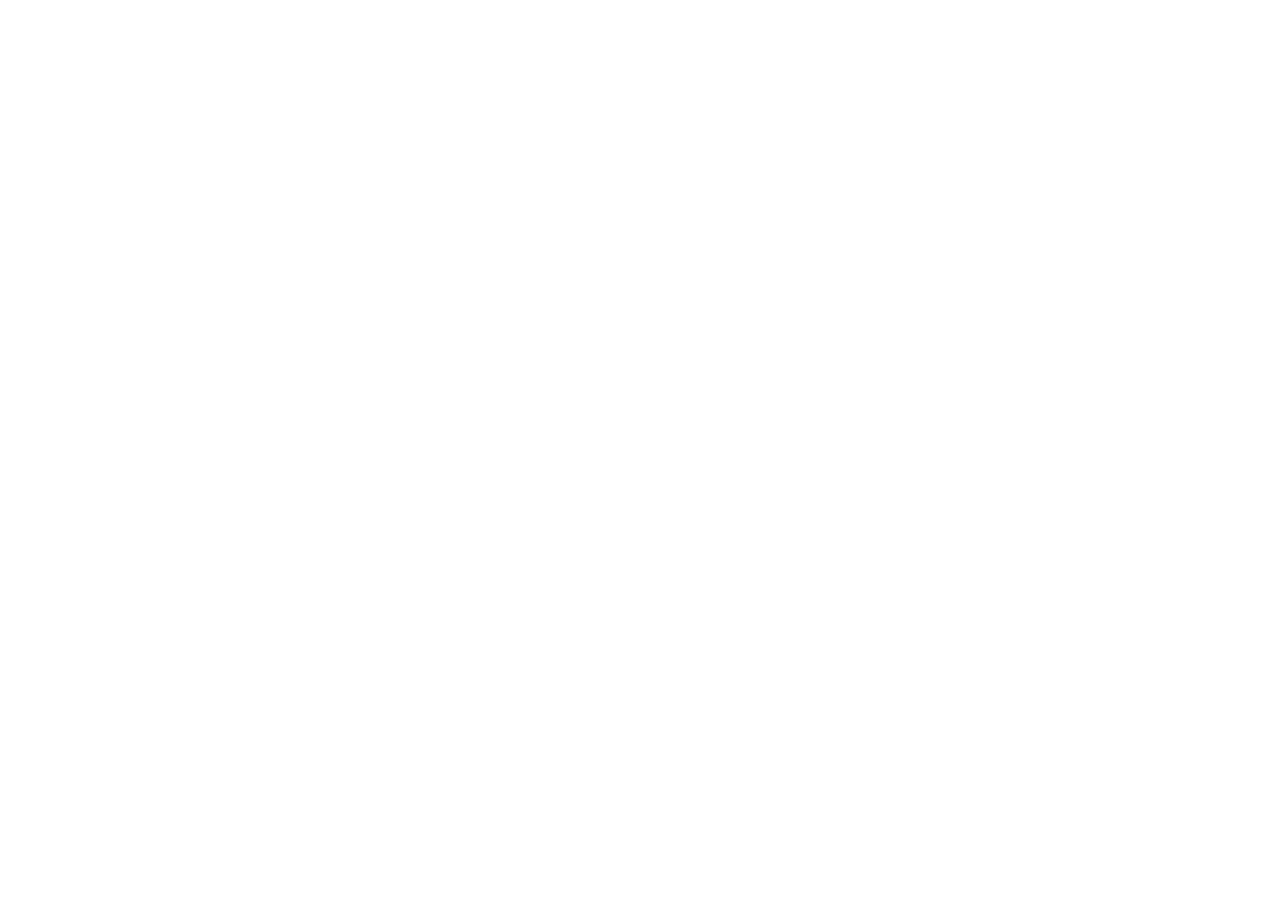
==== index.html @ 6ddd28bc "Change to name" ====
<!DOCTYPE html>
<html lang="en">
<head>
  <meta charset="UTF-8">
  <meta name="viewport" content="width=device-width, initial-scale=1.0">
  <meta http-equiv="X-UA-Compatible" content="ie=edge">
  <link rel="stylesheet" href="style.css">
  <title>New York Times</title>
</head>
<body>
  
</body>
</html>
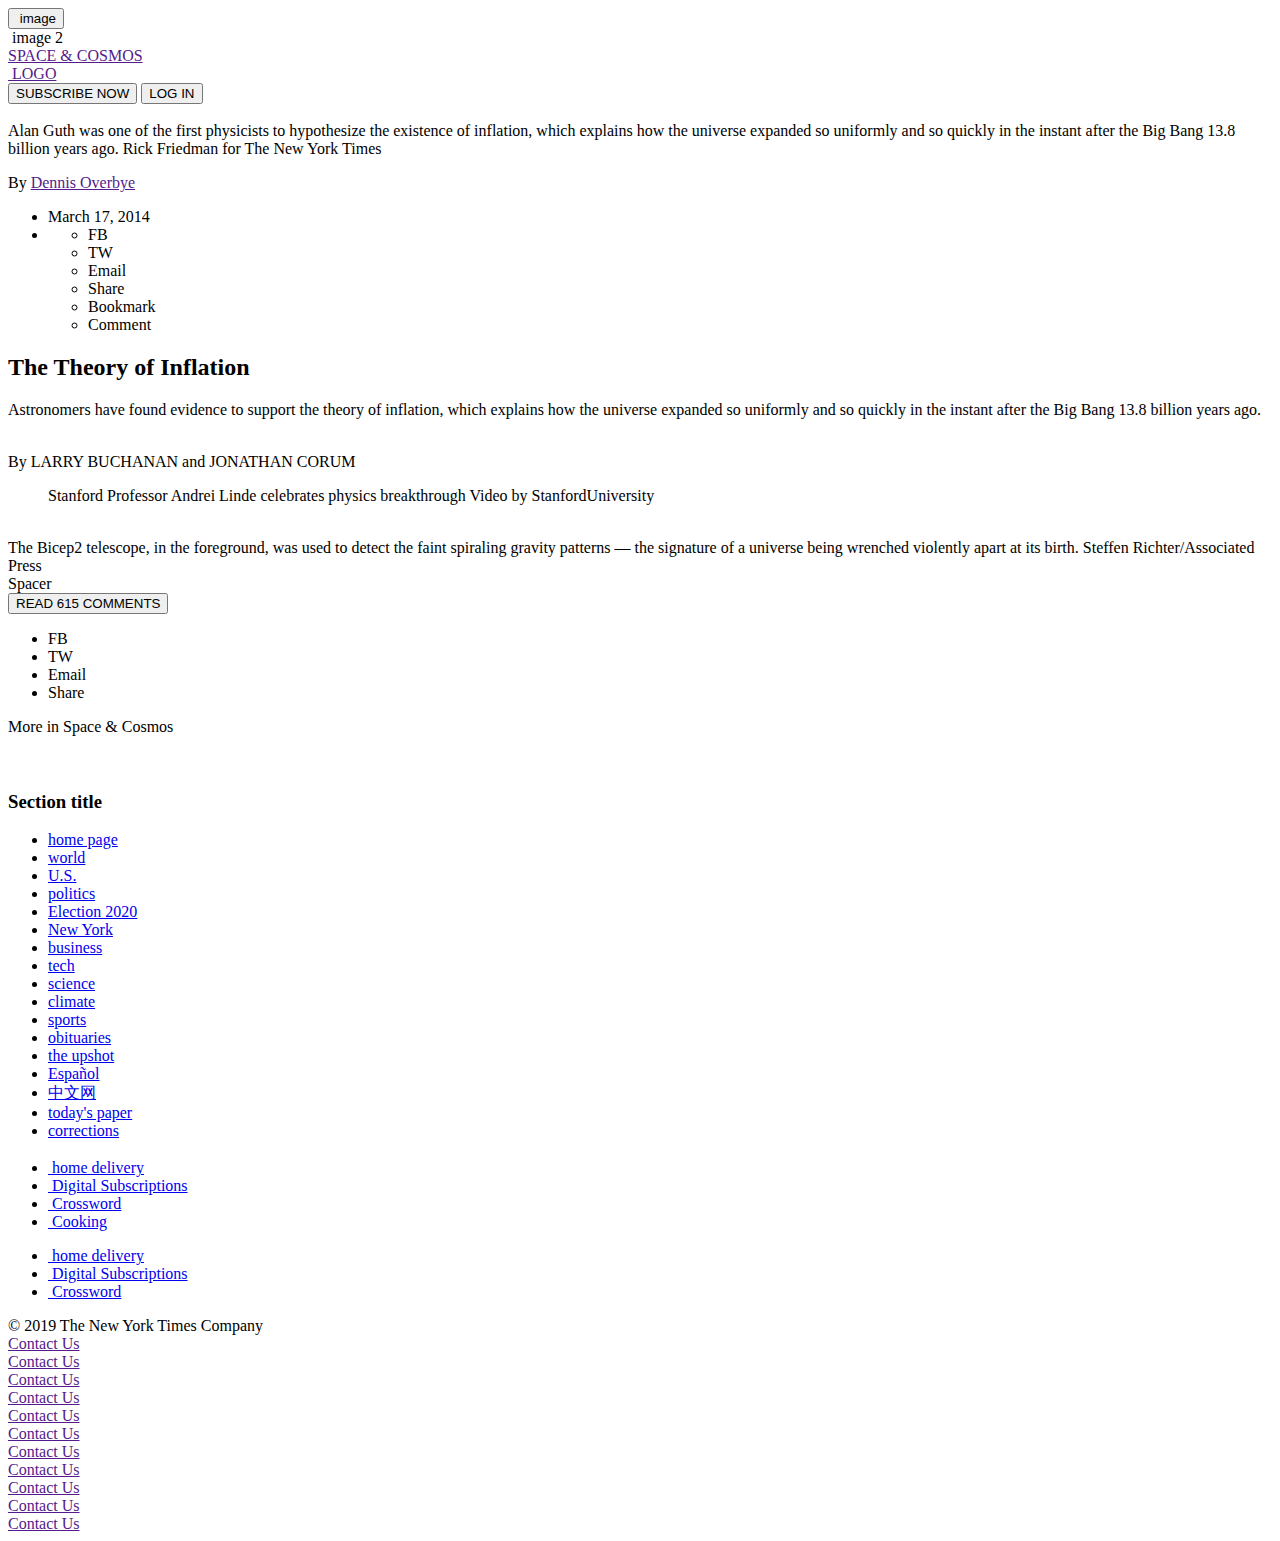
==== commit 0b48cd7e: "Changed spaces for tabs for better reading" ====
--- a/index.html
+++ b/index.html
@@ -1,13 +1,511 @@
 <!DOCTYPE html>
 <html lang="en">
+
 <head>
-  <meta charset="UTF-8">
-  <meta name="viewport" content="width=device-width, initial-scale=1.0">
-  <meta http-equiv="X-UA-Compatible" content="ie=edge">
-  <link rel="stylesheet" href="style.css">
-  <title>New York Times</title>
+	<meta charset="UTF-8" />
+	<meta name="viewport" content="width=device-width, initial-scale=1.0" />
+	<meta http-equiv="X-UA-Compatible" content="ie=edge" />
+	<link rel="stylesheet" href="style.css" />
+	<title>New York Times</title>
 </head>
+
 <body>
-  
+	<main>
+		<!-- Header container -->
+		<header>
+			<section class="navbar-container margin-center">
+				<div class="test-container inline-block">
+					<!-- menu and search buttons -->
+					<div class="navbar-block">
+						<button>
+							<img src="" alt="" srcset="" />
+							image
+						</button>
+
+						<div class="navbar-block">
+							<img src="" alt="" srcset="" />
+							image 2
+						</div>
+					</div>
+
+					<!-- Journal section name  -->
+					<div class="navbar-block">
+						<a href="">SPACE & COSMOS</a>
+					</div>
+				</div>
+				<div class="test-container inline-block text-center">
+					<!-- Main logo -->
+
+					<div class="navbar-block margin-center ">
+						<a href=""> <img src="" alt="" srcset="" /> LOGO</a>
+					</div>
+				</div>
+				<div class="test-container inline-block ">
+					<!-- Login button  -->
+					<div class="navbar-block float-right">
+						<a>
+							<button>
+								SUBSCRIBE NOW
+							</button>
+						</a>
+						<a>
+							<button>
+								LOG IN
+							</button>
+						</a>
+					</div>
+				</div>
+			</section>
+		</header>
+		<!-- Content container  -->
+		<article>
+			<header>
+				<!-- Article title  -->
+				<title> </title>
+
+				<!-- Article image title  -->
+				<div>
+					<img src="" alt="" srcset="" />
+					<figcaption>
+						<span>
+							Alan Guth was one of the first physicists to
+							hypothesize the existence of inflation, which
+							explains how the universe expanded so uniformly
+							and so quickly in the instant after the Big Bang
+							13.8 billion years ago.
+						</span>
+						<span>
+							Rick Friedman for The New York Times
+						</span>
+					</figcaption>
+				</div>
+
+				<!-- Article author, date and social media links  -->
+				<div>
+					<!-- Author  -->
+					<div>
+						<p>
+							By
+							<a href="">
+								Dennis Overbye
+							</a>
+						</p>
+					</div>
+					<ul>
+						<!-- Date  -->
+						<li>
+							March 17, 2014
+						</li>
+						<!-- Social Media  -->
+						<li>
+							<ul>
+								<li>
+									FB
+								</li>
+								<li>
+									TW
+								</li>
+								<li>
+									Email
+								</li>
+								<li>
+									Share
+								</li>
+								<li>
+									Bookmark
+								</li>
+								<li>
+									Comment
+								</li>
+							</ul>
+						</li>
+					</ul>
+				</div>
+			</header>
+
+			<!-- Article content  -->
+			<section>
+				<!-- first section  -->
+				<div>
+					<div>
+						<p></p>
+						<p></p>
+						<p></p>
+						<p></p>
+					</div>
+					<aside>
+						<!-- Sign up form  -->
+						<div>
+							<div></div>
+							<div></div>
+						</div>
+					</aside>
+				</div>
+				<!-- spacer  -->
+				<div></div>
+
+				<!-- Second section  -->
+				<div>
+					<div>
+						<p></p>
+						<p></p>
+						<p></p>
+						<p></p>
+						<p></p>
+					</div>
+					<aside>
+						<!-- Editors pick  -->
+						<div></div>
+					</aside>
+				</div>
+				<!-- spacer  -->
+				<div></div>
+
+				<!-- Third section  -->
+				<div>
+					<div>
+						<p></p>
+						<p></p>
+						<p></p>
+						<p></p>
+						<p></p>
+						<p></p>
+					</div>
+					<aside></aside>
+				</div>
+
+				<!-- Image   -->
+				<div>
+					<div>
+						<h2>
+							The Theory of Inflation
+						</h2>
+						<p>
+							Astronomers have found evidence to support the
+							theory of inflation, which explains how the
+							universe expanded so uniformly and so quickly in
+							the instant after the Big Bang 13.8 billion
+							years ago.
+						</p>
+					</div>
+					<img src="" alt="" srcset="" />
+					<div>
+						By LARRY BUCHANAN and JONATHAN CORUM
+					</div>
+				</div>
+
+				<!-- Forth section  -->
+
+				<div>
+					<div>
+						<p></p>
+						<p></p>
+					</div>
+					<aside></aside>
+				</div>
+
+				<!-- spacer  -->
+
+				<!-- Fifth section with 4 p  -->
+
+				<!-- Figure with embedded video -->
+				<figure>
+					<div>
+						<!-- Youtube link  -->
+					</div>
+					<figcaption>
+						<span>
+							Stanford Professor Andrei Linde celebrates
+							physics breakthrough
+						</span>
+						<span>
+							Video by StanfordUniversity
+						</span>
+					</figcaption>
+				</figure>
+
+				<!-- Sixth section with 4 p  -->
+				<!-- spacer  -->
+				<!-- Sixth section with 9 p  -->
+				<!-- spacer  -->
+				<!-- image -->
+				<div>
+					<img src="" alt="" srcset="" />
+					<figcaption>
+						<span>
+							The Bicep2 telescope, in the foreground, was
+							used to detect the faint spiraling gravity
+							patterns — the signature of a universe being
+							wrenched violently apart at its birth.
+						</span>
+						<span>
+							Steffen Richter/Associated Press
+						</span>
+					</figcaption>
+				</div>
+
+				<!-- Seventh section with 7 p  -->
+				<!-- spacer  -->
+				<!-- Eighth section with 9 p  -->
+				<!-- spacer  -->
+				<!-- Nineth section with 4 p  -->
+			</section>
+
+			<!-- Article footer  -->
+			<div>
+				<div>Spacer</div>
+				<div>
+					<div>
+						<button>READ 615 COMMENTS</button>
+					</div>
+					<div>
+						<ul>
+							<li>FB</li>
+							<li>TW</li>
+							<li>Email</li>
+							<li>Share</li>
+						</ul>
+					</div>
+				</div>
+			</div>
+
+			<!-- Related articles and most popular -->
+			<div>
+				<!-- Articles  -->
+				<div>
+					<!-- Related articles  -->
+					<div>
+						<section>
+							More in Space & Cosmos
+						</section>
+						<div>
+							<!-- related article 1 -->
+							<div>
+								<div>
+									<img src="" alt="" srcset="" />
+									<a href=""></a>
+									<span></span>
+								</div>
+							</div>
+
+							<!-- related article 2 -->
+							<!-- related article 3 -->
+							<!-- related article 4 -->
+							<!-- related article 5 -->
+							<!-- related article 6 -->
+						</div>
+					</div>
+
+					<!-- Editors pick  -->
+					<div>
+						<!-- Editors pick 1 -->
+						<div>
+							<div>
+								<img src="" alt="" srcset="" />
+								<a href=""></a>
+								<span></span>
+							</div>
+						</div>
+
+						<!-- Editors pick 2 -->
+						<!-- Editors pick 3 -->
+					</div>
+				</div>
+
+				<!-- Most popular  -->
+				<div></div>
+			</div>
+		</article>
+	</main>
+
+	<!-- Bottom Navbar -->
+
+	<nav>
+		<div>
+			<!-- navbar header -->
+			<header></header>
+
+			<!-- navbar sections -->
+			<div>
+				<!-- Navbar section #1 -->
+				<section>
+					<h3>Section title</h3>
+
+					<!-- Section list -->
+					<ul class="css-1iruc8t" data-testid="site-index-section-list">
+						<li class="css-ist4u3">
+							<a class="css-kwpx34" href="https://www.nytimes.com"
+								data-testid="site-index-section-list-link">home
+								page</a>
+						</li>
+						<li class="css-ist4u3">
+							<a class="css-kwpx34" href="https://www.nytimes.com/section/world"
+								data-testid="site-index-section-list-link">world</a>
+						</li>
+						<li class="css-ist4u3">
+							<a class="css-kwpx34" href="https://www.nytimes.com/section/us"
+								data-testid="site-index-section-list-link">U.S.</a>
+						</li>
+						<li class="css-ist4u3">
+							<a class="css-kwpx34" href="https://www.nytimes.com/section/politics"
+								data-testid="site-index-section-list-link">politics</a>
+						</li>
+						<li class="css-ist4u3">
+							<a class="css-kwpx34" href="https://www.nytimes.com/news-event/2020-election"
+								data-testid="site-index-section-list-link">Election 2020</a>
+						</li>
+						<li class="css-ist4u3">
+							<a class="css-kwpx34" href="https://www.nytimes.com/section/nyregion"
+								data-testid="site-index-section-list-link">New York</a>
+						</li>
+						<li class="css-ist4u3">
+							<a class="css-kwpx34" href="https://www.nytimes.com/section/business"
+								data-testid="site-index-section-list-link">business</a>
+						</li>
+						<li class="css-ist4u3">
+							<a class="css-kwpx34" href="https://www.nytimes.com/section/technology"
+								data-testid="site-index-section-list-link">tech</a>
+						</li>
+						<li class="css-ist4u3">
+							<a class="css-kwpx34" href="https://www.nytimes.com/section/science"
+								data-testid="site-index-section-list-link">science</a>
+						</li>
+						<li class="css-ist4u3 smartphone">
+							<a class="css-kwpx34" href="https://www.nytimes.com/section/climate"
+								data-testid="site-index-section-list-link">climate</a>
+						</li>
+						<li class="css-ist4u3">
+							<a class="css-kwpx34" href="https://www.nytimes.com/section/sports"
+								data-testid="site-index-section-list-link">sports</a>
+						</li>
+						<li class="css-ist4u3">
+							<a class="css-kwpx34" href="https://www.nytimes.com/section/obituaries"
+								data-testid="site-index-section-list-link">obituaries</a>
+						</li>
+						<li class="css-ist4u3 smartphone">
+							<a class="css-kwpx34" href="https://www.nytimes.com/section/upshot"
+								data-testid="site-index-section-list-link">the upshot</a>
+						</li>
+						<li class="css-ist4u3 smartphone">
+							<a class="css-kwpx34" href="https://www.nytimes.com/es/"
+								data-testid="site-index-section-list-link">Español</a>
+						</li>
+						<li class="css-ist4u3 smartphone">
+							<a class="css-kwpx34" href="https://cn.nytimes.com/"
+								data-testid="site-index-section-list-link">中文网</a>
+						</li>
+						<li class="css-ist4u3">
+							<a class="css-kwpx34" href="https://www.nytimes.com/section/todayspaper"
+								data-testid="site-index-section-list-link">today's paper</a>
+						</li>
+						<li class="css-ist4u3">
+							<a class="css-kwpx34" href="https://www.nytimes.com/section/corrections"
+								data-testid="site-index-section-list-link">corrections</a>
+						</li>
+					</ul>
+				</section>
+				<!-- Navbar section #2 -->
+				<!-- Navbar section #3 -->
+				<!-- Navbar section #4 -->
+				<!-- Navbar section #5 -->
+
+				<!-- Subscribe section -->
+				<div>
+					<h3></h3>
+
+					<!-- Bigger subscriptions -->
+					<ul>
+						<li>
+							<a href="#">
+								<img src="" alt="" />
+								home delivery</a>
+						</li>
+						<li>
+							<a href="#">
+								<img src="" alt="" />
+								Digital Subscriptions</a>
+						</li>
+						<li>
+							<a href="#">
+								<img src="" alt="" />
+								Crossword</a>
+						</li>
+						<li>
+							<a href="#">
+								<img src="" alt="" />
+								Cooking</a>
+						</li>
+					</ul>
+					<!-- Normal subscriptions #1 -->
+					<ul>
+						<li>
+							<a href="#">
+								<img src="" alt="" />
+								home delivery</a>
+						</li>
+						<li>
+							<a href="#">
+								<img src="" alt="" />
+								Digital Subscriptions</a>
+						</li>
+						<li>
+							<a href="#">
+								<img src="" alt="" />
+								Crossword</a>
+						</li>
+					</ul>
+					<!-- Normal subscriptions #2 -->
+				</div>
+			</div>
+		</div>
+	</nav>
+
+	<!-- Website footer -->
+	<footer>
+		<nav>
+			<!-- Copyright text -->
+			<div>
+				© 2019 The New York Times Company
+			</div>
+
+			<!-- Site horizontal sections -->
+			<div>
+				<li>
+					<a href="">Contact Us</a>
+				</li>
+				<li>
+					<a href="">Contact Us</a>
+				</li>
+				<li>
+					<a href="">Contact Us</a>
+				</li>
+				<li>
+					<a href="">Contact Us</a>
+				</li>
+				<li>
+					<a href="">Contact Us</a>
+				</li>
+				<li>
+					<a href="">Contact Us</a>
+				</li>
+				<li>
+					<a href="">Contact Us</a>
+				</li>
+				<li>
+					<a href="">Contact Us</a>
+				</li>
+				<li>
+					<a href="">Contact Us</a>
+				</li>
+				<li>
+					<a href="">Contact Us</a>
+				</li>
+				<li>
+					<a href="">Contact Us</a>
+				</li>
+			</div>
+		</nav>
+	</footer>
 </body>
+
 </html>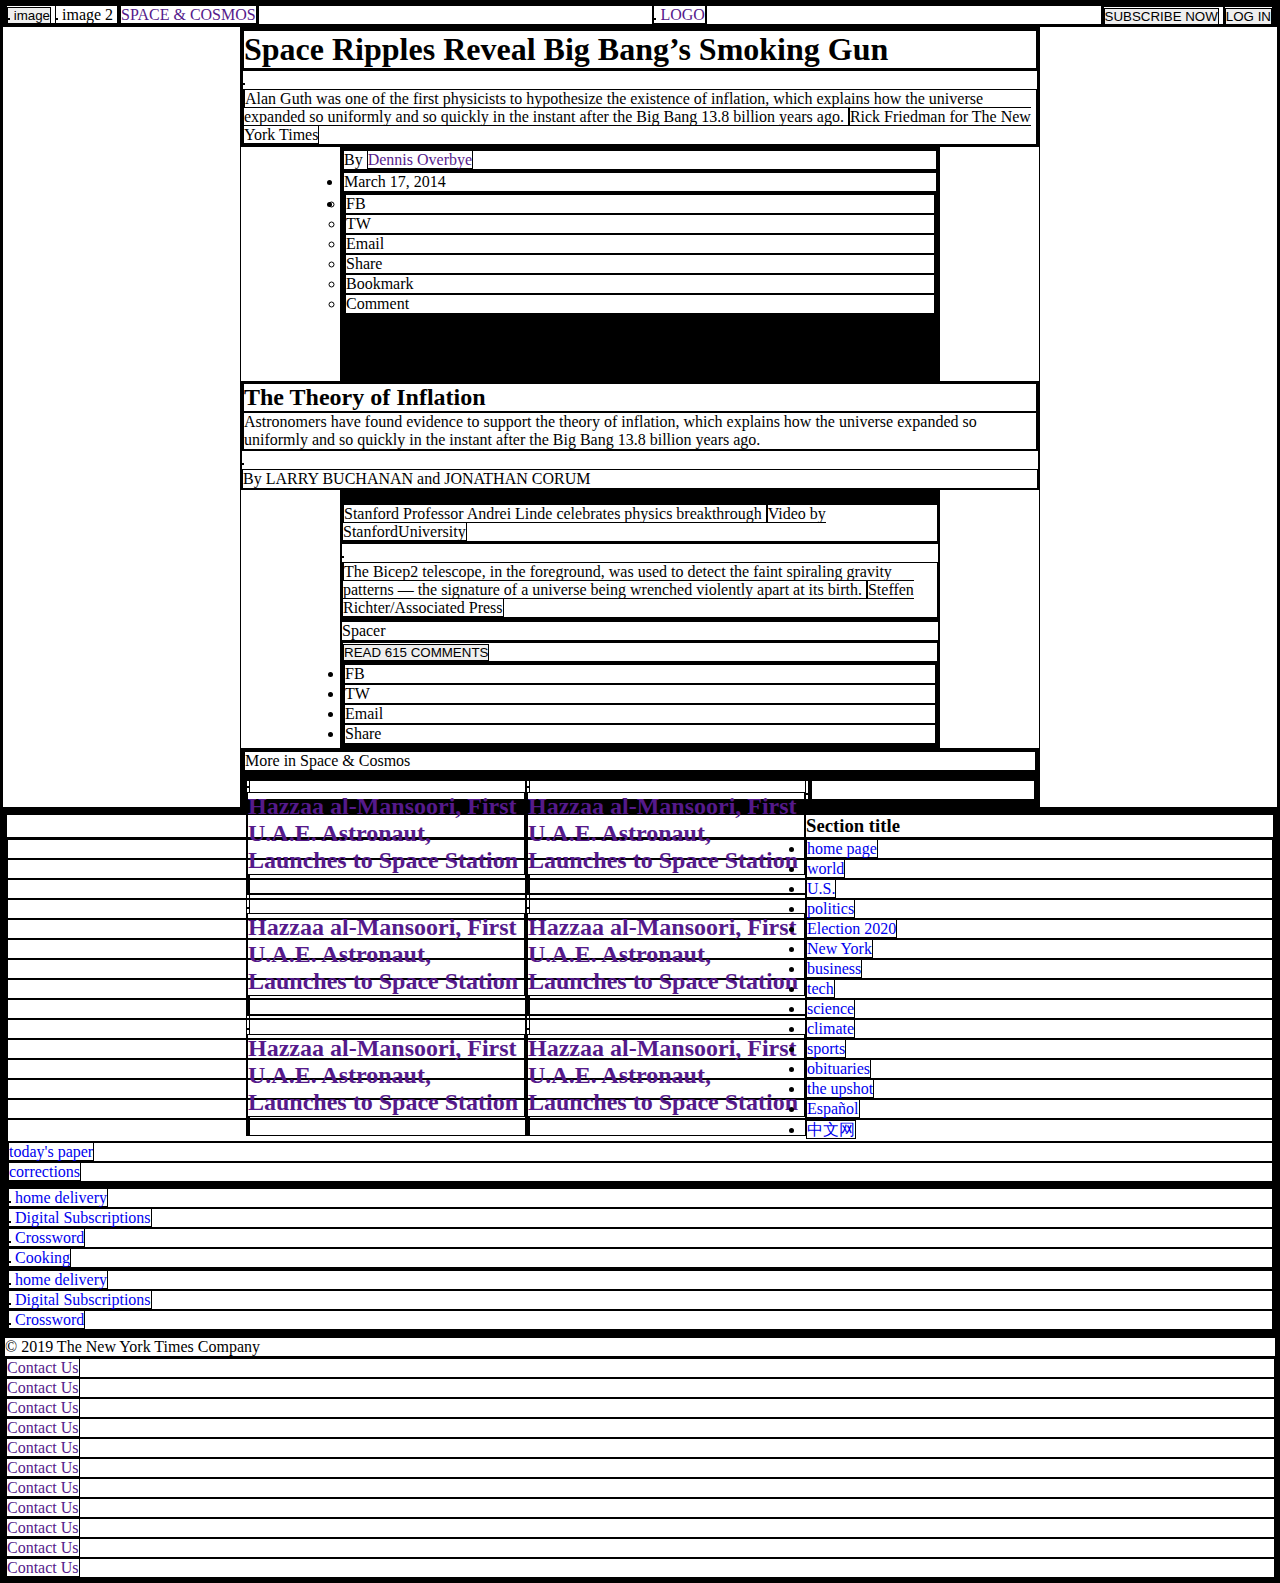
==== commit 4566cfe0: "updates to the HTML and CSS structure" ====
--- a/index.html
+++ b/index.html
@@ -14,7 +14,8 @@
 		<!-- Header container -->
 		<header>
 			<section class="navbar-container margin-center">
-				<div class="test-container inline-block">
+				<!-- Left nav group  -->
+				<div class="nav-group float-left">
 					<!-- menu and search buttons -->
 					<div class="navbar-block">
 						<button>
@@ -23,7 +24,7 @@
 						</button>
 
 						<div class="navbar-block">
-							<img src="" alt="" srcset="" />
+							<img src="" alt="" srcset="" />	
 							image 2
 						</div>
 					</div>
@@ -33,14 +34,9 @@
 						<a href="">SPACE & COSMOS</a>
 					</div>
 				</div>
-				<div class="test-container inline-block text-center">
-					<!-- Main logo -->
-
-					<div class="navbar-block margin-center ">
-						<a href=""> <img src="" alt="" srcset="" /> LOGO</a>
-					</div>
-				</div>
-				<div class="test-container inline-block ">
+
+				<!-- Right nav group  -->
+				<div class="nav-group float-right">
 					<!-- Login button  -->
 					<div class="navbar-block float-right">
 						<a>
@@ -55,17 +51,29 @@
 						</a>
 					</div>
 				</div>
+
+				<!-- Logo nav -->
+				<div class="nav-group margin-center text-center">
+					<!-- Main logo -->
+
+					<div class="navbar-block margin-center ">
+						<a href=""> <img src="" alt="" srcset="" /> LOGO</a>
+					</div>
+				</div>
+
+				
 			</section>
 		</header>
+
 		<!-- Content container  -->
-		<article>
+		<article class="margin-center article-important-width">
 			<header>
 				<!-- Article title  -->
-				<title> </title>
+				<div><h1>Space Ripples Reveal Big Bang’s Smoking Gun</h1></div>
 
 				<!-- Article image title  -->
 				<div>
-					<img src="" alt="" srcset="" />
+					<img class="article-image" src="https://static01.nyt.com/images/2014/03/18/science/space/18cosmos/18cosmos-articleLarge.jpg?quality=90&auto=webp" alt="" srcset="" />
 					<figcaption>
 						<span>
 							Alan Guth was one of the first physicists to
@@ -79,101 +87,105 @@
 						</span>
 					</figcaption>
 				</div>
-
+				</header>
+
+				<!-- Group 1  -->
+				<div class="article-content-width margin-center">
 				<!-- Article author, date and social media links  -->
-				<div>
-					<!-- Author  -->
-					<div>
-						<p>
-							By
-							<a href="">
-								Dennis Overbye
-							</a>
-						</p>
-					</div>
-					<ul>
-						<!-- Date  -->
-						<li>
-							March 17, 2014
-						</li>
-						<!-- Social Media  -->
-						<li>
-							<ul>
-								<li>
-									FB
-								</li>
-								<li>
-									TW
-								</li>
-								<li>
-									Email
-								</li>
-								<li>
-									Share
-								</li>
-								<li>
-									Bookmark
-								</li>
-								<li>
-									Comment
-								</li>
-							</ul>
-						</li>
-					</ul>
-				</div>
-			</header>
-
-			<!-- Article content  -->
-			<section>
-				<!-- first section  -->
-				<div>
-					<div>
-						<p></p>
-						<p></p>
-						<p></p>
-						<p></p>
-					</div>
-					<aside>
-						<!-- Sign up form  -->
-						<div>
+					<div>
+						<!-- Author  -->
+						<div>
+							<p>
+								By
+								<a href="">
+									Dennis Overbye
+								</a>
+							</p>
+						</div>
+						<ul>
+							<!-- Date  -->
+							<li>
+								March 17, 2014
+							</li>
+							<!-- Social Media  -->
+							<li>
+								<ul>
+									<li>
+										FB
+									</li>
+									<li>
+										TW
+									</li>
+									<li>
+										Email
+									</li>
+									<li>
+										Share
+									</li>
+									<li>
+										Bookmark
+									</li>
+									<li>
+										Comment
+									</li>
+								</ul>
+							</li>
+						</ul>
+					</div>
+
+				<!-- Article content  -->
+				<section>
+					<!-- first section  -->
+					<div>
+						<div>
+							<p></p>
+							<p></p>
+							<p></p>
+							<p></p>
+						</div>
+						<aside>
+							<!-- Sign up form  -->
+							<div>
+								<div></div>
+								<div></div>
+							</div>
+						</aside>
+					</div>
+					<!-- spacer  -->
+					<div></div>
+
+					<!-- Second section  -->
+					<div>
+						<div>
+							<p></p>
+							<p></p>
+							<p></p>
+							<p></p>
+							<p></p>
+						</div>
+						<aside>
+							<!-- Editors pick  -->
 							<div></div>
-							<div></div>
-						</div>
-					</aside>
-				</div>
-				<!-- spacer  -->
-				<div></div>
-
-				<!-- Second section  -->
-				<div>
-					<div>
-						<p></p>
-						<p></p>
-						<p></p>
-						<p></p>
-						<p></p>
-					</div>
-					<aside>
-						<!-- Editors pick  -->
-						<div></div>
-					</aside>
-				</div>
-				<!-- spacer  -->
-				<div></div>
-
-				<!-- Third section  -->
-				<div>
-					<div>
-						<p></p>
-						<p></p>
-						<p></p>
-						<p></p>
-						<p></p>
-						<p></p>
-					</div>
-					<aside></aside>
-				</div>
-
+						</aside>
+					</div>
+					<!-- spacer  -->
+					<div></div>
+
+					<!-- Third section  -->
+					<div>
+						<div>
+							<p></p>
+							<p></p>
+							<p></p>
+							<p></p>
+							<p></p>
+							<p></p>
+						</div>
+						<aside></aside>
+					</div>
+				</div>
+
+				<!-- Group 2 important -->
 				<!-- Image   -->
 				<div>
 					<div>
@@ -194,65 +206,70 @@
 					</div>
 				</div>
 
-				<!-- Forth section  -->
-
-				<div>
-					<div>
-						<p></p>
-						<p></p>
-					</div>
-					<aside></aside>
-				</div>
-
-				<!-- spacer  -->
-
-				<!-- Fifth section with 4 p  -->
-
-				<!-- Figure with embedded video -->
-				<figure>
-					<div>
-						<!-- Youtube link  -->
-					</div>
-					<figcaption>
-						<span>
-							Stanford Professor Andrei Linde celebrates
-							physics breakthrough
-						</span>
-						<span>
-							Video by StanfordUniversity
-						</span>
-					</figcaption>
-				</figure>
-
-				<!-- Sixth section with 4 p  -->
-				<!-- spacer  -->
-				<!-- Sixth section with 9 p  -->
-				<!-- spacer  -->
-				<!-- image -->
-				<div>
-					<img src="" alt="" srcset="" />
-					<figcaption>
-						<span>
-							The Bicep2 telescope, in the foreground, was
-							used to detect the faint spiraling gravity
-							patterns — the signature of a universe being
-							wrenched violently apart at its birth.
-						</span>
-						<span>
-							Steffen Richter/Associated Press
-						</span>
-					</figcaption>
-				</div>
-
-				<!-- Seventh section with 7 p  -->
-				<!-- spacer  -->
-				<!-- Eighth section with 9 p  -->
-				<!-- spacer  -->
-				<!-- Nineth section with 4 p  -->
+
+				<!-- Group 3 -->
+
+				<div class="article-content-width margin-center">
+					<!-- Forth section  -->
+
+					<div>
+						<div>
+							<p></p>
+							<p></p>
+						</div>
+						<aside></aside>
+					</div>
+
+					<!-- spacer  -->
+
+					<!-- Fifth section with 4 p  -->
+
+					<!-- Figure with embedded video -->
+					<figure>
+						<div>
+							<!-- Youtube link  -->
+						</div>
+						<figcaption>
+							<span>
+								Stanford Professor Andrei Linde celebrates
+								physics breakthrough
+							</span>
+							<span>
+								Video by StanfordUniversity
+							</span>
+						</figcaption>
+					</figure>
+
+					<!-- Sixth section with 4 p  -->
+					<!-- spacer  -->
+					<!-- Sixth section with 9 p  -->
+					<!-- spacer  -->
+					<!-- image -->
+					<div>
+						<img src="" alt="" srcset="" />
+						<figcaption>
+							<span>
+								The Bicep2 telescope, in the foreground, was
+								used to detect the faint spiraling gravity
+								patterns — the signature of a universe being
+								wrenched violently apart at its birth.
+							</span>
+							<span>
+								Steffen Richter/Associated Press
+							</span>
+						</figcaption>
+					</div>
+
+					<!-- Seventh section with 7 p  -->
+					<!-- spacer  -->
+					<!-- Eighth section with 9 p  -->
+					<!-- spacer  -->
+					<!-- Nineth section with 4 p  -->
+				</div>
 			</section>
 
 			<!-- Article footer  -->
-			<div>
+			<div class="article-content-width margin-center">
 				<div>Spacer</div>
 				<div>
 					<div>
@@ -270,7 +287,7 @@
 			</div>
 
 			<!-- Related articles and most popular -->
-			<div>
+			<div class="article-important-width ">
 				<!-- Articles  -->
 				<div>
 					<!-- Related articles  -->
@@ -281,18 +298,65 @@
 						<div>
 							<!-- related article 1 -->
 							<div>
-								<div>
-									<img src="" alt="" srcset="" />
-									<a href=""></a>
+								<div class="image-related float-left">
+									<img class="article-image" src="https://static01.nyt.com/images/2019/09/25/science/25ASTRONAUT/25ASTRONAUT-threeByTwoSmallAt2X.jpg?quality=75&auto=webp&disable=upscale" alt="" srcset="" />
+									<a href=""><h2>Hazzaa al-Mansoori, First U.A.E. Astronaut, Launches to Space Station</h2></a>
 									<span></span>
 								</div>
+								<div class="image-related  float-left">
+									<img class="article-image"
+										src="https://static01.nyt.com/images/2019/09/25/science/25ASTRONAUT/25ASTRONAUT-threeByTwoSmallAt2X.jpg?quality=75&auto=webp&disable=upscale"
+										alt="" srcset="" />
+									<a href="">
+										<h2>Hazzaa al-Mansoori, First U.A.E. Astronaut, Launches to Space Station</h2>
+									</a>
+									<span></span>
+								</div>
+								<div class="image-related float-left">
+									<img class="article-image"
+										src="https://static01.nyt.com/images/2019/09/25/science/25ASTRONAUT/25ASTRONAUT-threeByTwoSmallAt2X.jpg?quality=75&auto=webp&disable=upscale"
+										alt="" srcset="" />
+									<a href="">
+										<h2>Hazzaa al-Mansoori, First U.A.E. Astronaut, Launches to Space Station</h2>
+									</a>
+									<span></span>
+								</div>
+								<div class="image-related float-left">
+									<img class="article-image"
+										src="https://static01.nyt.com/images/2019/09/25/science/25ASTRONAUT/25ASTRONAUT-threeByTwoSmallAt2X.jpg?quality=75&auto=webp&disable=upscale"
+										alt="" srcset="" />
+									<a href="">
+										<h2>Hazzaa al-Mansoori, First U.A.E. Astronaut, Launches to Space Station</h2>
+									</a>
+									<span></span>
+								</div>
+								<div class="image-related  float-left">
+									<img class="article-image"
+										src="https://static01.nyt.com/images/2019/09/25/science/25ASTRONAUT/25ASTRONAUT-threeByTwoSmallAt2X.jpg?quality=75&auto=webp&disable=upscale"
+										alt="" srcset="" />
+									<a href="">
+										<h2>Hazzaa al-Mansoori, First U.A.E. Astronaut, Launches to Space Station</h2>
+									</a>
+									<span></span>
+								</div>
+								<div class="image-related float-left">
+									<img class="article-image"
+										src="https://static01.nyt.com/images/2019/09/25/science/25ASTRONAUT/25ASTRONAUT-threeByTwoSmallAt2X.jpg?quality=75&auto=webp&disable=upscale"
+										alt="" srcset="" />
+									<a href="">
+										<h2>Hazzaa al-Mansoori, First U.A.E. Astronaut, Launches to Space Station</h2>
+									</a>
+									<span></span>
+								</div>
+								<!-- related article 2 -->
+								<!-- related article 3 -->
 							</div>
 
-							<!-- related article 2 -->
-							<!-- related article 3 -->
-							<!-- related article 4 -->
-							<!-- related article 5 -->
-							<!-- related article 6 -->
+							<div>
+								<!-- related article 4 -->
+								<!-- related article 5 -->
+								<!-- related article 6 -->	
+							</div>
 						</div>
 					</div>
 
--- a/style.css
+++ b/style.css
@@ -0,0 +1,92 @@
+/* CCS reset */
+
+/* 
+.left{
+    background: blue
+}
+
+.center{
+    background: yellow
+}
+
+.right{
+    background: red
+} */
+
+
+* {
+    box-sizing: border-box;
+    padding: 0;
+    margin: 0;
+    text-decoration: none;
+    border: 1px solid #000;
+}
+
+.inline-block{
+    display: inline-block;
+}
+.navbar-container{
+    min-width: fit-content;
+    min-height: fit-content;
+}
+
+
+/* Width rules  */
+
+.nav-group {
+    min-width: fit-content;
+}
+
+.article-important-width {
+    max-width: 800px;
+}
+
+.article-content-width {
+    max-width: 600px;
+}
+
+.article-image {
+    width: 100%
+}
+
+.image-related {
+    max-width: 280px;
+}
+
+/* .margin rules  */
+
+.margin-center{
+    margin: 0 auto;
+}
+
+.navbar-block{
+    display: inline;
+
+}
+
+/* Align rules */
+
+.text-center{
+    text-align: center;    
+}
+
+/* float rules */
+
+.float-left{
+    float: left;
+}
+
+.float-right{
+    float: right;
+}
+
+
+
+/* html {
+    font-family: AvenirNext, Avenir, "Helvetica Neue", Helvetica, Arial, sans-serif;
+    font-weight: 400;
+    font-size: 12px;
+    line-height: 1.5;
+    background: #eceef1;
+    color: #404040;
+} */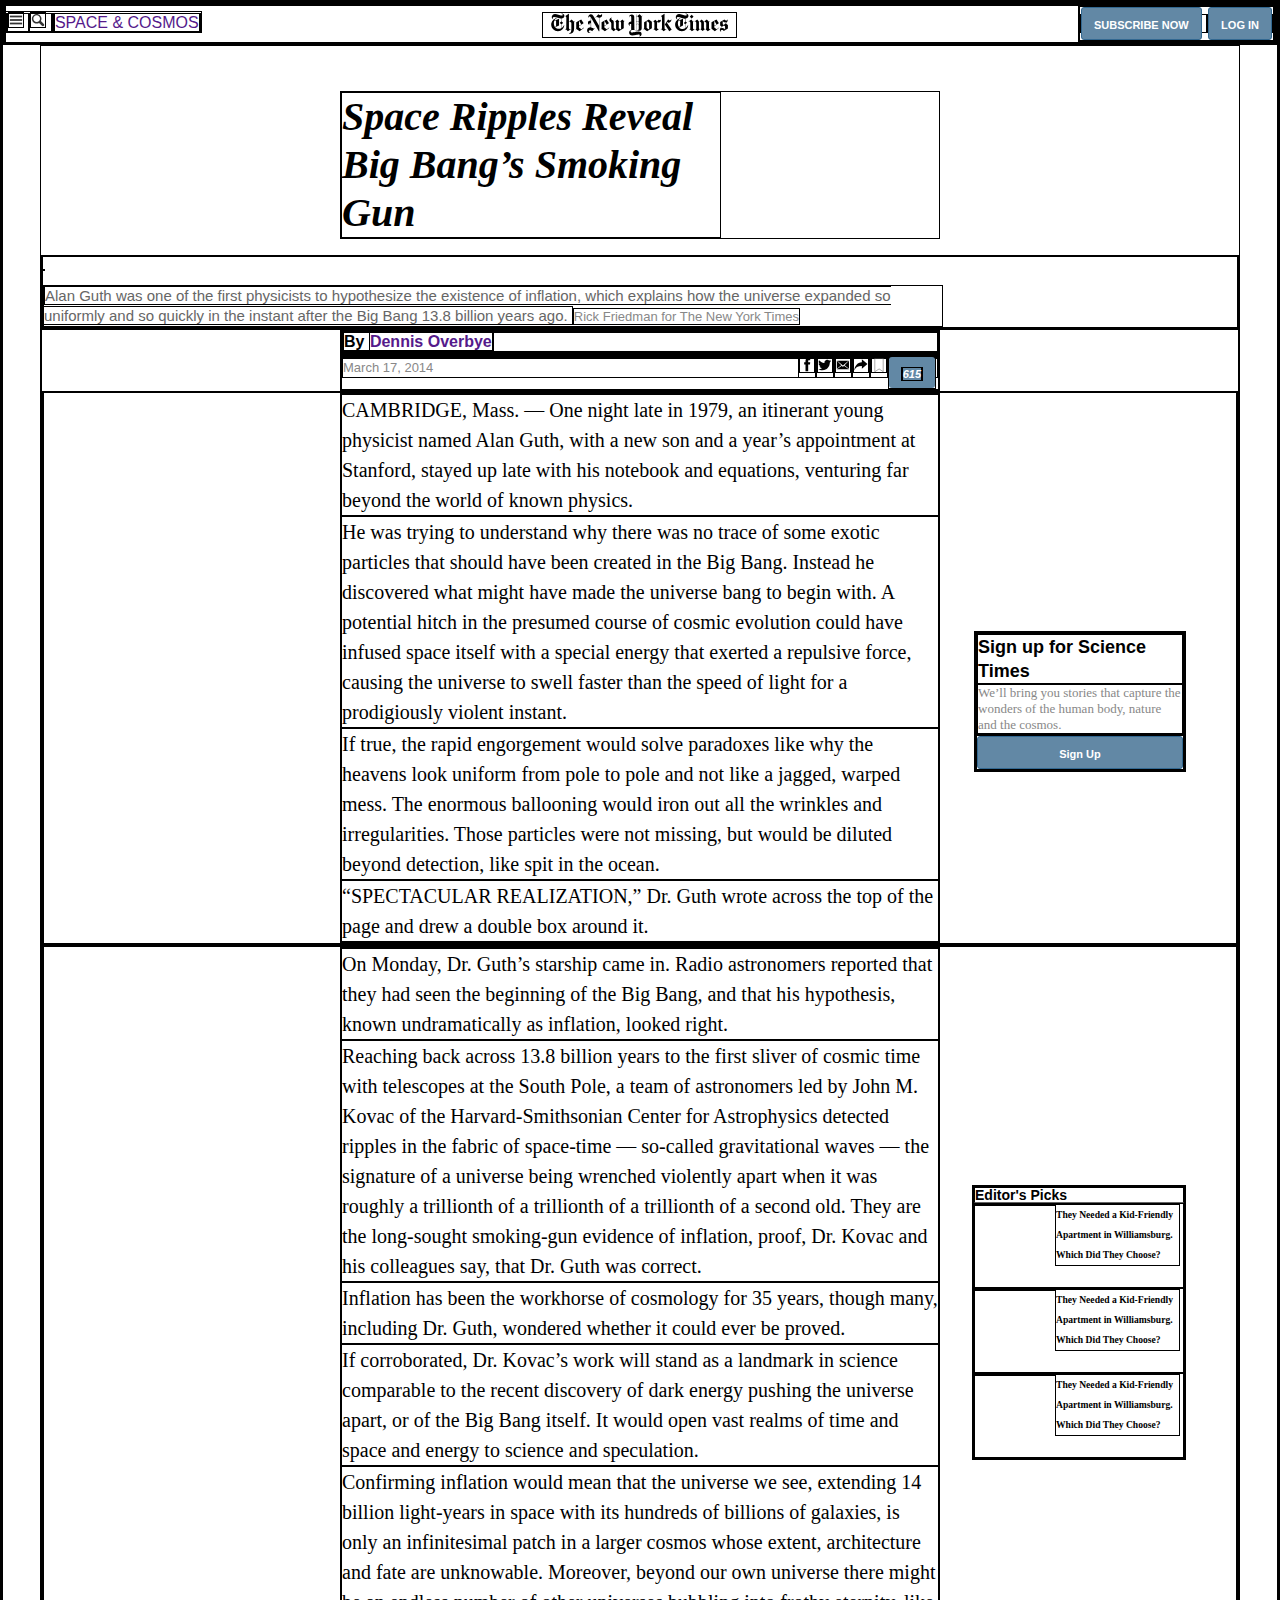
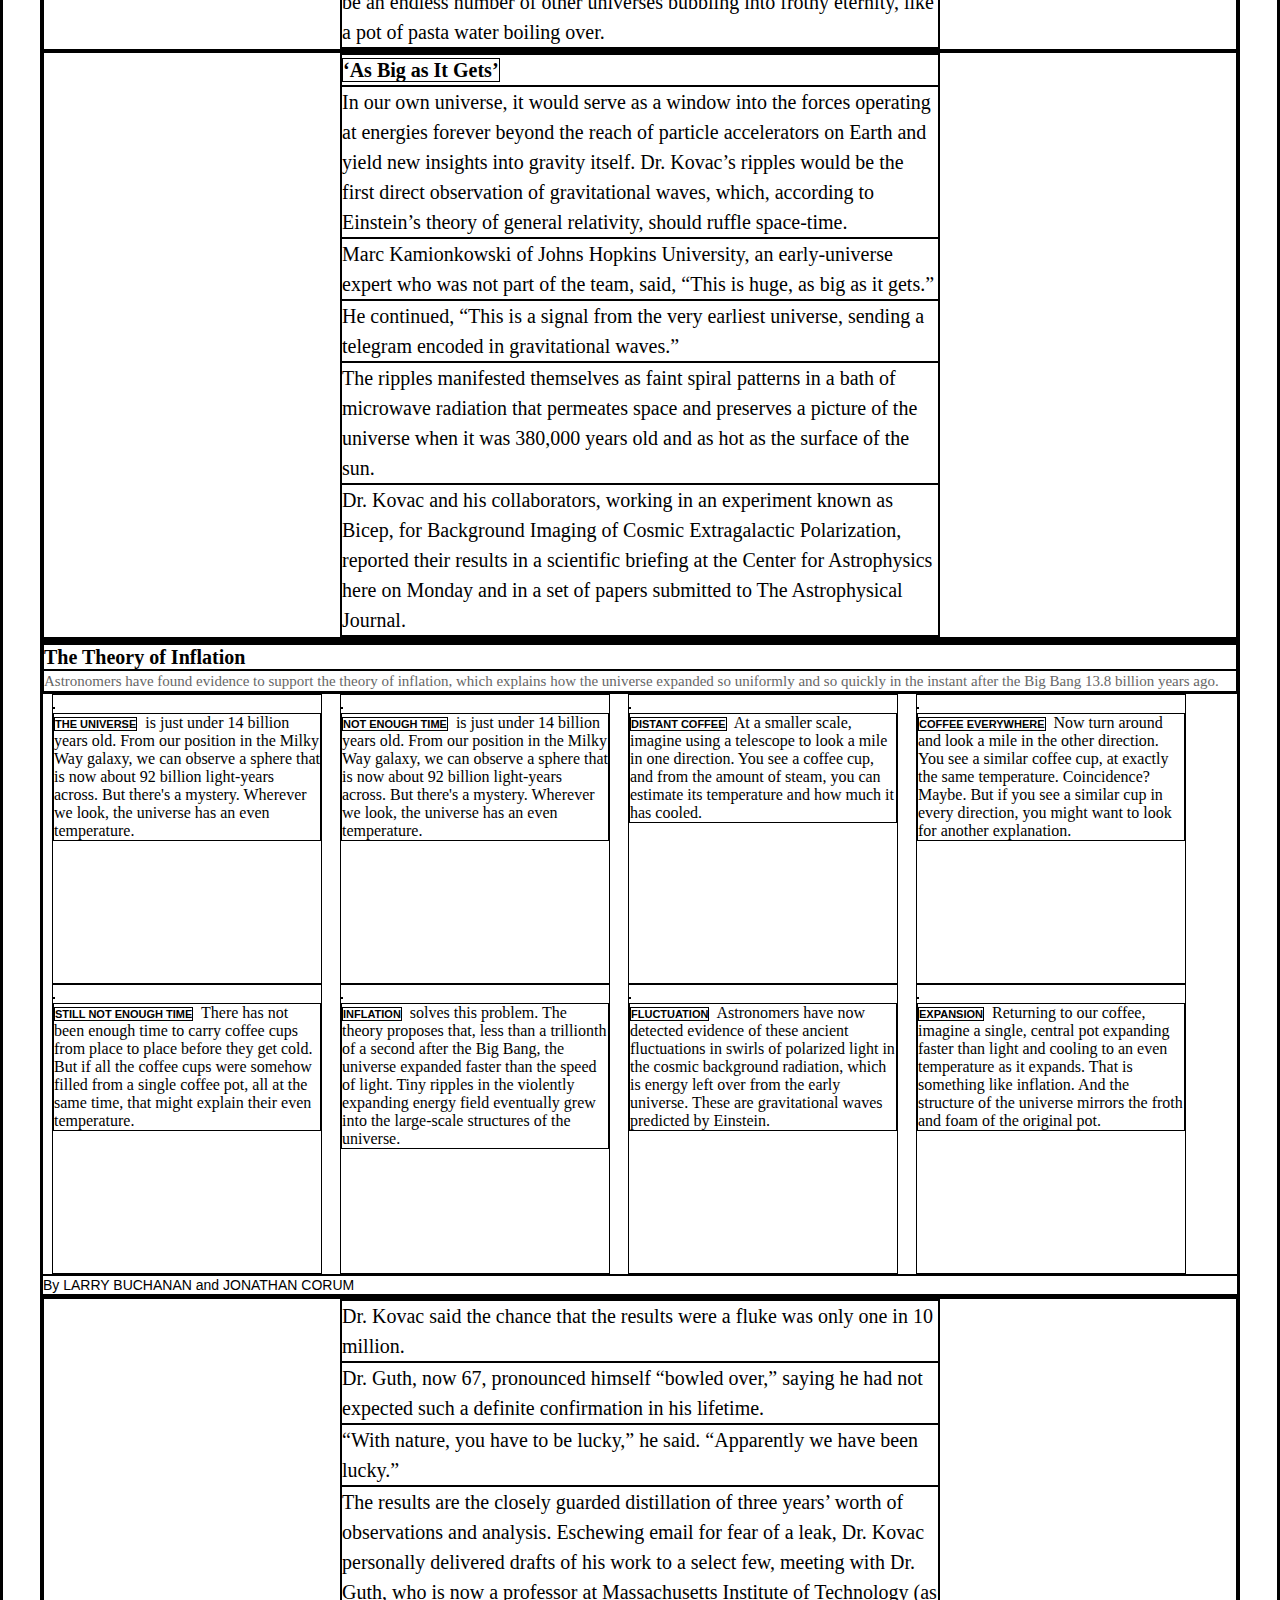
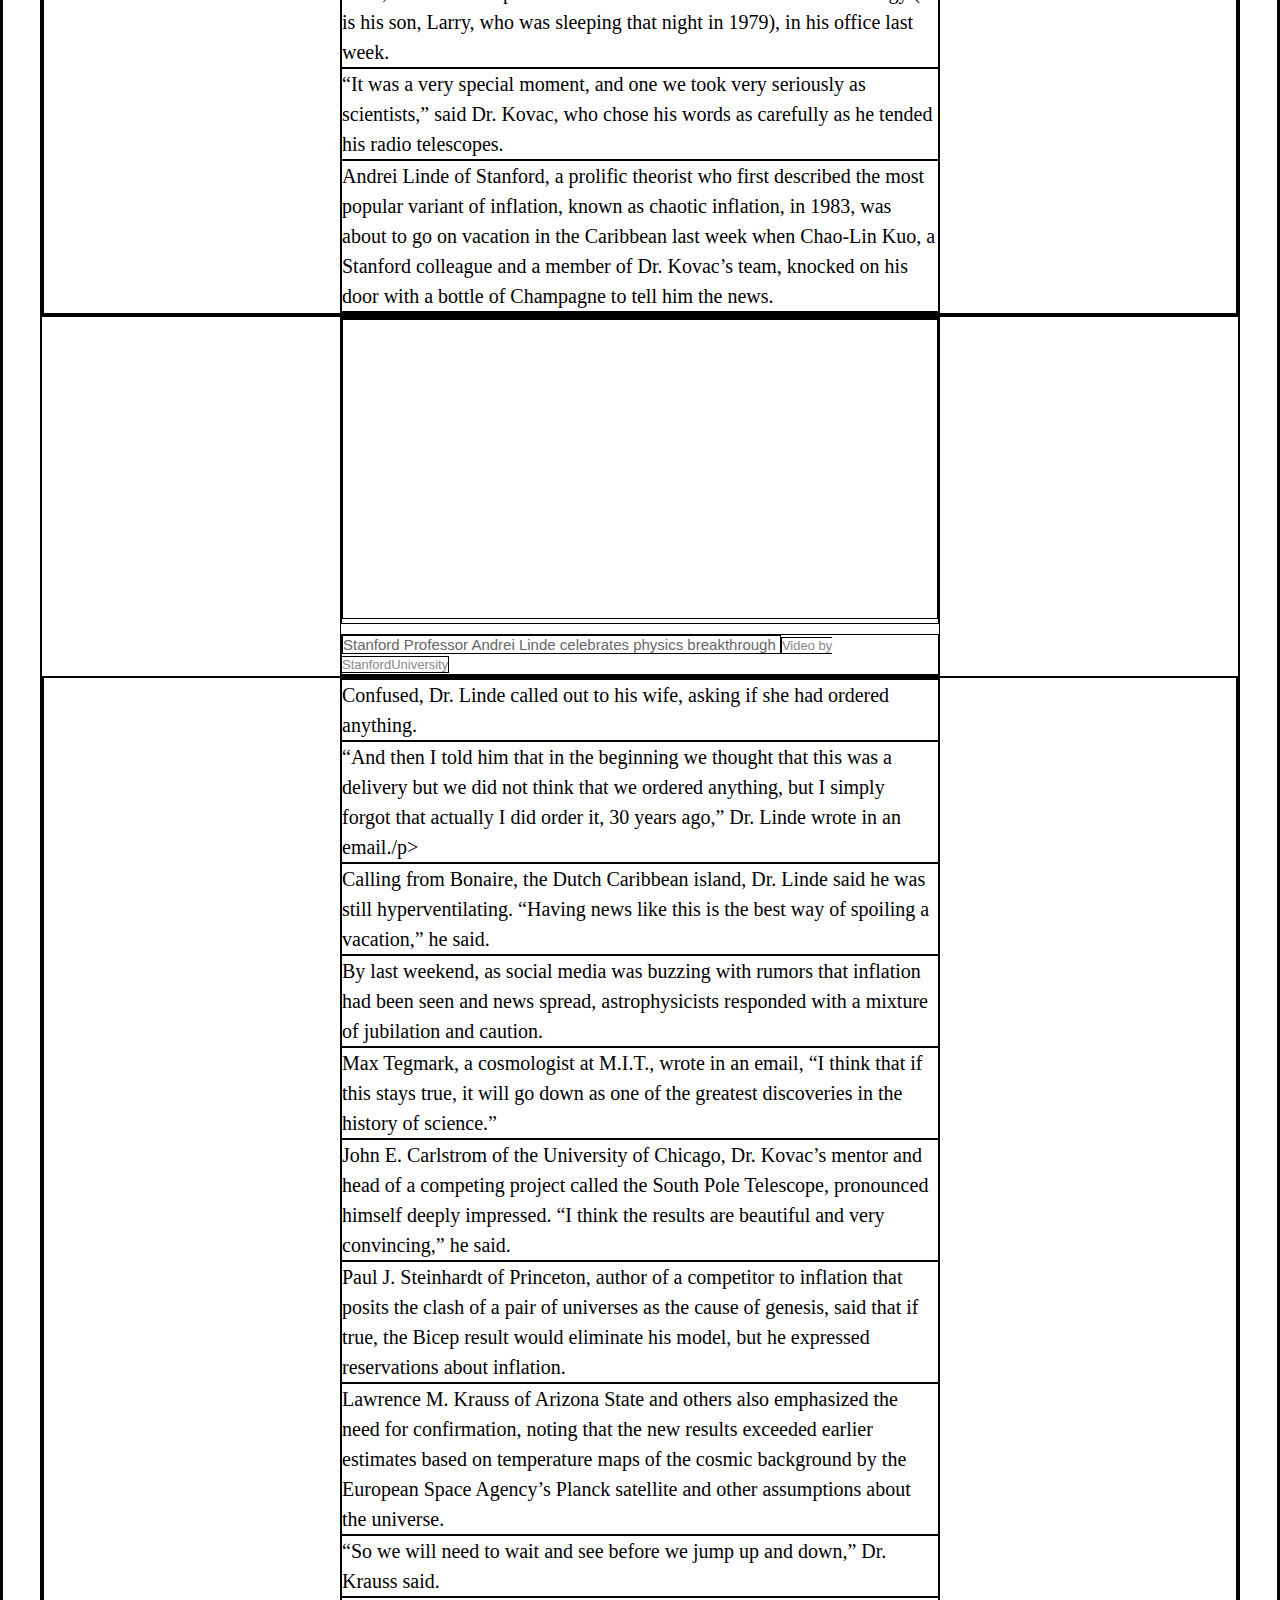
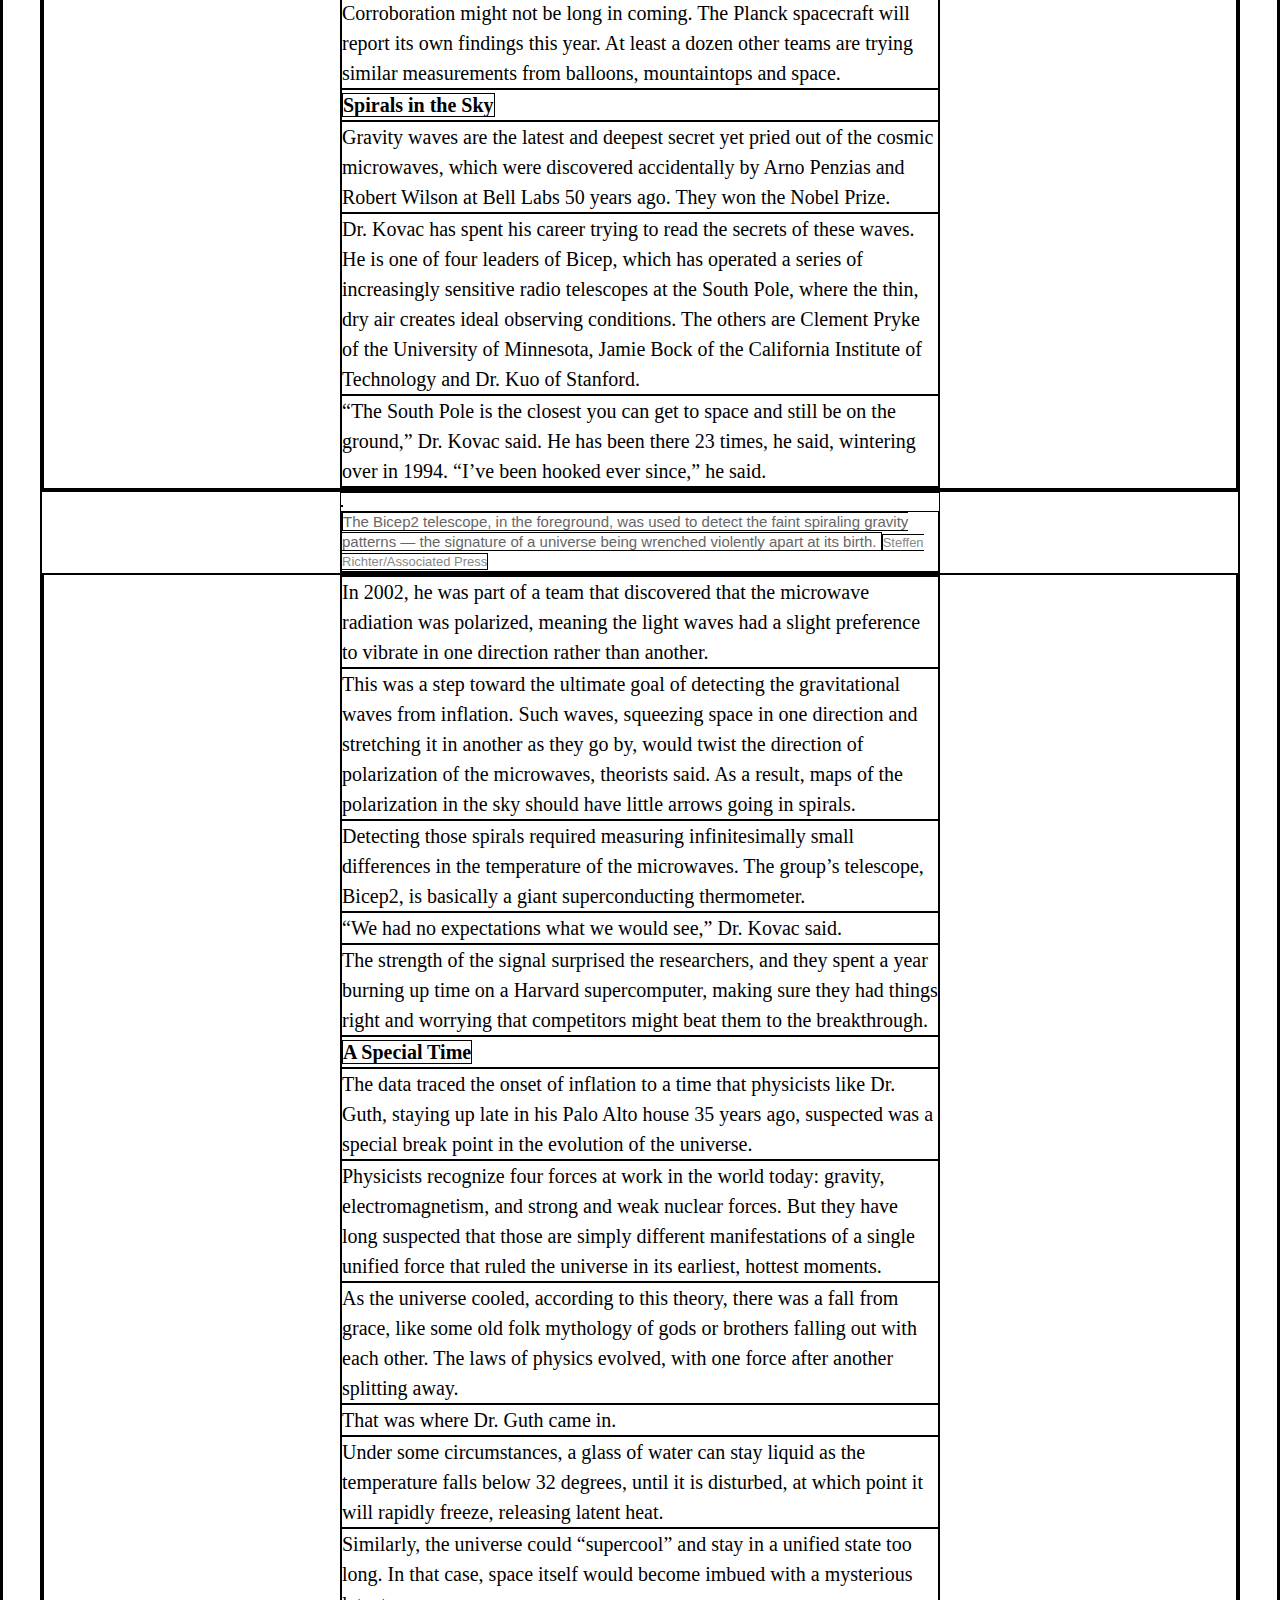
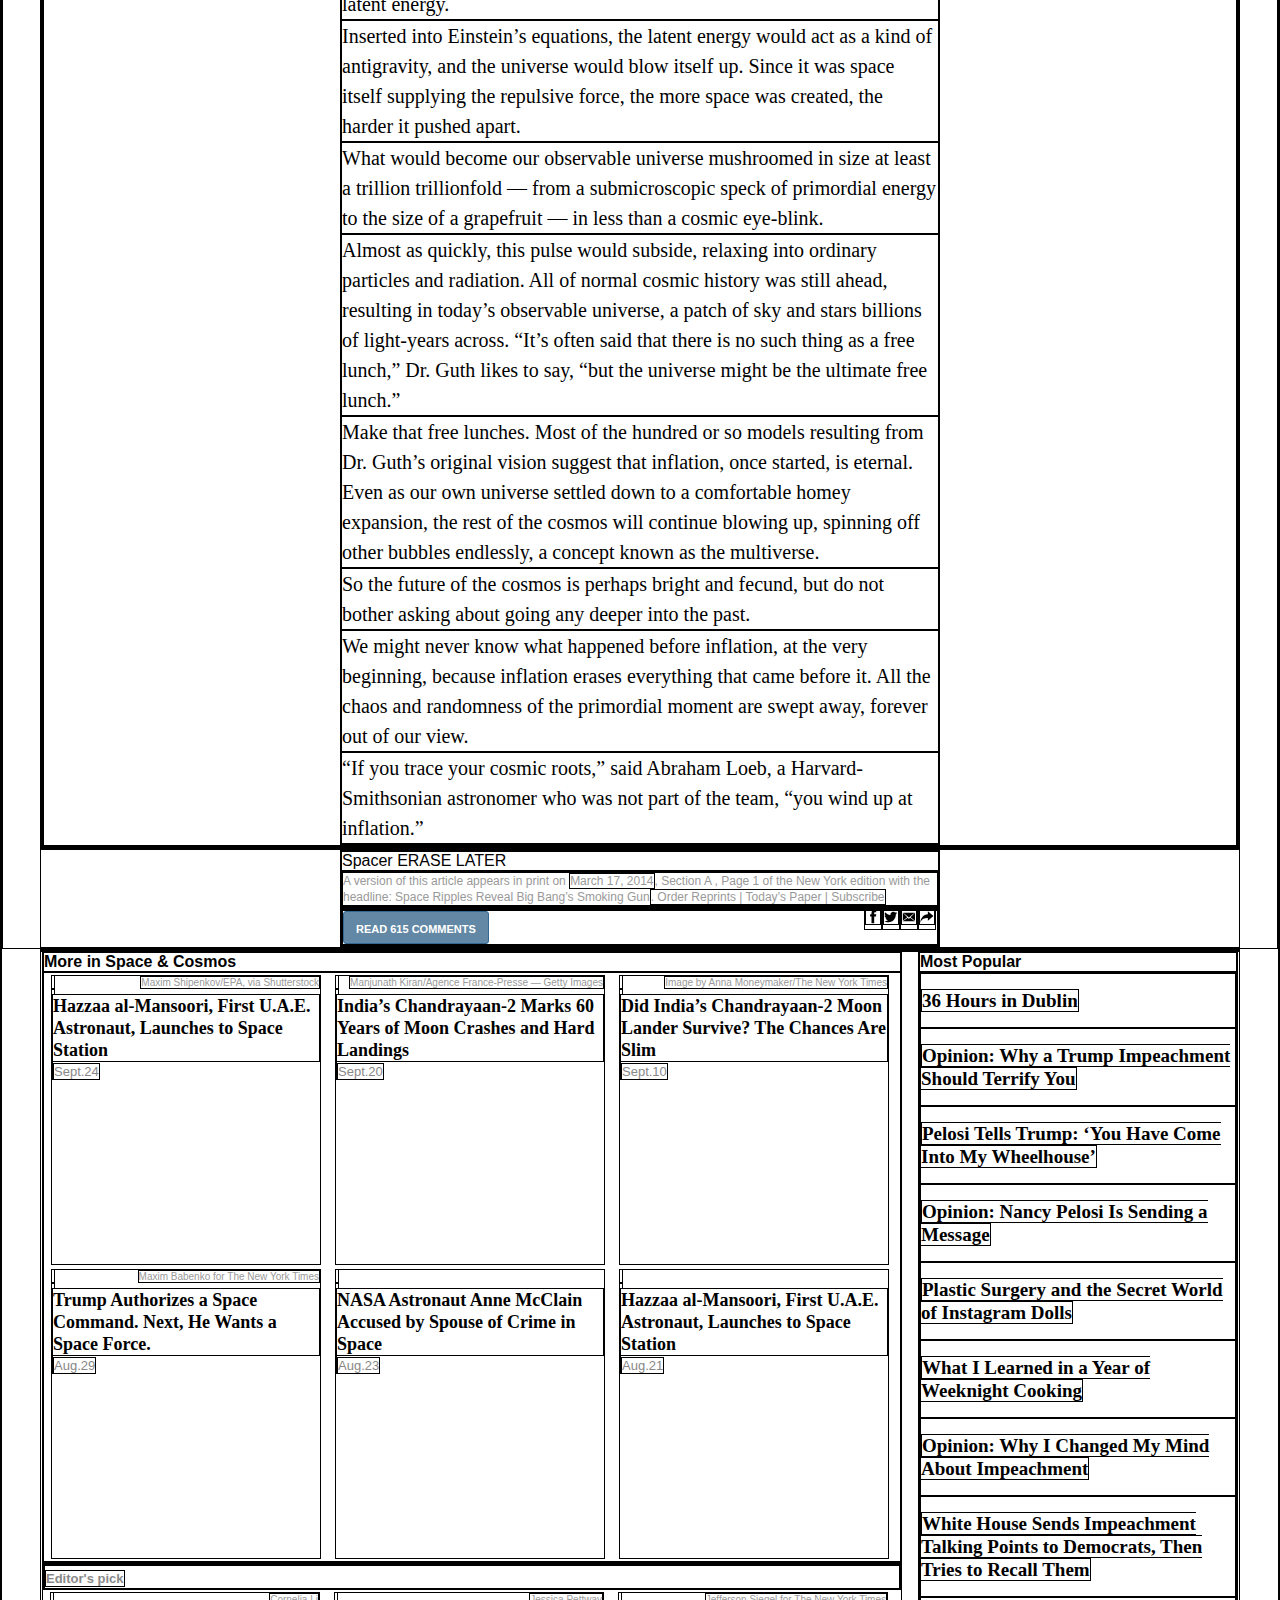
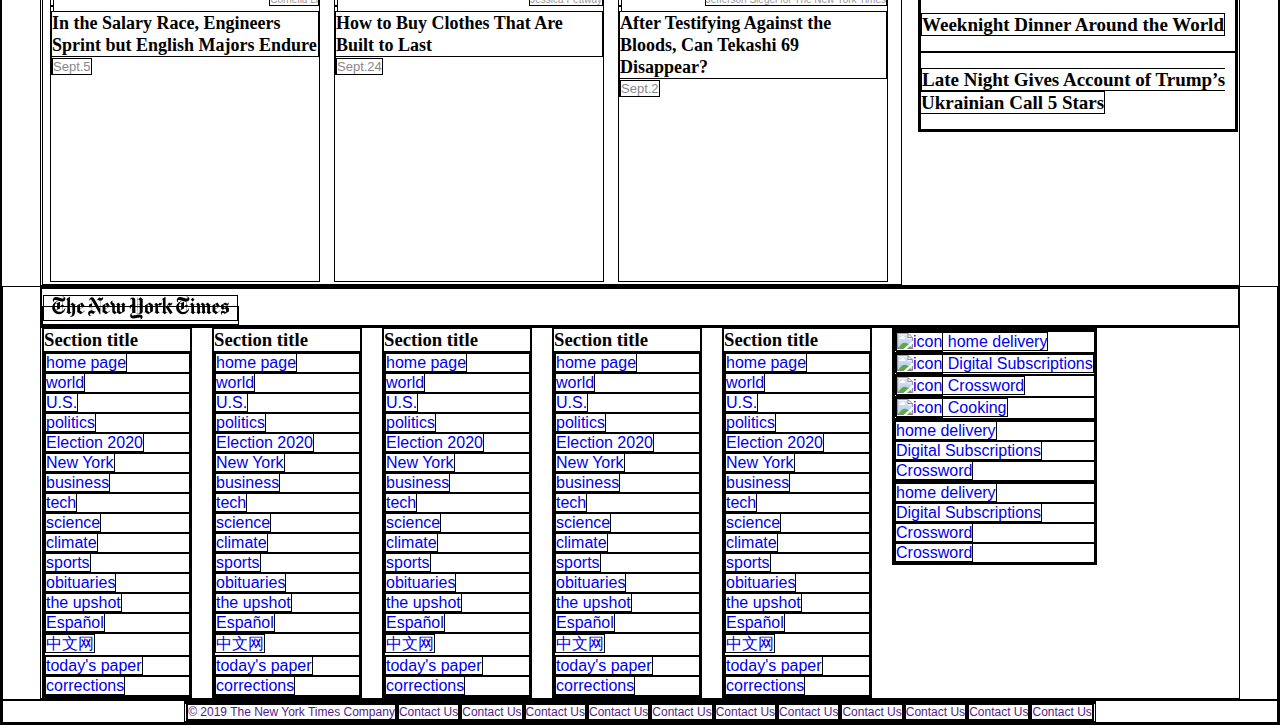
==== commit c4412ce1: "Added CSS to the Related Articles and Editors pick sections and some improvements" ====
--- a/index.html
+++ b/index.html
@@ -15,17 +15,15 @@
 		<header>
 			<section class="navbar-container margin-center">
 				<!-- Left nav group  -->
-				<div class="nav-group float-left">
+				<div class="nav-group navbar-margin float-left">
 					<!-- menu and search buttons -->
 					<div class="navbar-block">
-						<button>
-							<img src="" alt="" srcset="" />
-							image
-						</button>
-
 						<div class="navbar-block">
-							<img src="" alt="" srcset="" />	
-							image 2
+								<svg class="icons-dimension" viewBox="0 0 16 16"><rect x="1" y="3" fill="#333333" width="14" height="2"></rect><rect x="1" y="7" fill="#333333" width="14" height="2"></rect><rect x="1" y="11" fill="#333333" width="14" height="2"></rect></svg>
+						</div>
+
+						<div class="navbar-block">
+								<svg class="icons-dimension" viewBox="0 0 16 16"><path fill="#333" d="M11.3,9.2C11.7,8.4,12,7.5,12,6.5C12,3.5,9.5,1,6.5,1S1,3.5,1,6.5S3.5,12,6.5,12c1,0,1.9-0.3,2.7-0.7l3.3,3.3c0.3,0.3,0.7,0.4,1.1,0.4s0.8-0.1,1.1-0.4c0.6-0.6,0.6-1.5,0-2.1L11.3,9.2zM6.5,10.3c-2.1,0-3.8-1.7-3.8-3.8c0-2.1,1.7-3.8,3.8-3.8c2.1,0,3.8,1.7,3.8,3.8C10.3,8.6,8.6,10.3,6.5,10.3z"></path></svg>
 						</div>
 					</div>
 
@@ -55,10 +53,11 @@
 				<!-- Logo nav -->
 				<div class="nav-group margin-center text-center">
 					<!-- Main logo -->
-
-					<div class="navbar-block margin-center ">
-						<a href=""> <img src="" alt="" srcset="" /> LOGO</a>
-					</div>
+					<svg xmlns="http://www.w3.org/2000/svg" class="top-logo-dimension" viewBox="0 0 184 25" fill="#000">
+						<path
+							d="M13.8 2.9c0-2-1.9-2.5-3.4-2.5v.3c.9 0 1.6.3 1.6 1 0 .4-.3 1-1.2 1-.7 0-2.2-.4-3.3-.8C6.2 1.4 5 1 4 1 2 1 .6 2.5.6 4.2c0 1.5 1.1 2 1.5 2.2l.1-.2c-.2-.2-.5-.4-.5-1 0-.4.4-1.1 1.4-1.1.9 0 2.1.4 3.7.9 1.4.4 2.9.7 3.7.8v3.1L9 10.2v.1l1.5 1.3v4.3c-.8.5-1.7.6-2.5.6-1.5 0-2.8-.4-3.9-1.6l4.1-2V6l-5 2.2C3.6 6.9 4.7 6 5.8 5.4l-.1-.3c-3 .8-5.7 3.6-5.7 7 0 4 3.3 7 7 7 4 0 6.6-3.2 6.6-6.5h-.2c-.6 1.3-1.5 2.5-2.6 3.1v-4.1l1.6-1.3v-.1l-1.6-1.3V5.8c1.5 0 3-1 3-2.9zm-8.7 11l-1.2.6c-.7-.9-1.1-2.1-1.1-3.8 0-.7 0-1.5.2-2.1l2.1-.9v6.2zm10.6 2.3l-1.3 1 .2.2.6-.5 2.2 2 3-2-.1-.2-.8.5-1-1V9.4l.8-.6 1.7 1.4v6.1c0 3.8-.8 4.4-2.5 5v.3c2.8.1 5.4-.8 5.4-5.7V9.3l.9-.7-.2-.2-.8.6-2.5-2.1L18.5 9V.8h-.2l-3.5 2.4v.2c.4.2 1 .4 1 1.5l-.1 11.3zM34 15.1L31.5 17 29 15v-1.2l4.7-3.2v-.1l-2.4-3.6-5.2 2.8v6.6l-1 .8.2.2.9-.7 3.4 2.5 4.5-3.6-.1-.4zm-5-1.7V8.5l.2-.1 2.2 3.5-2.4 1.5zM53.1 2c0-.3-.1-.6-.2-.9h-.2c-.3.8-.7 1.2-1.7 1.2-.9 0-1.5-.5-1.9-.9l-2.9 3.3.2.2 1-.9c.6.5 1.1.9 2.5 1v8.3L44 3.2c-.5-.8-1.2-1.9-2.6-1.9-1.6 0-3 1.4-2.8 3.6h.3c.1-.6.4-1.3 1.1-1.3.5 0 1 .5 1.3 1v3.3c-1.8 0-3 .8-3 2.3 0 .8.4 2 1.6 2.3v-.2c-.2-.2-.3-.4-.3-.7 0-.5.4-.9 1.1-.9h.5v4.2c-2.1 0-3.8 1.2-3.8 3.2 0 1.9 1.6 2.8 3.4 2.7v-.2c-1.1-.1-1.6-.6-1.6-1.3 0-.9.6-1.3 1.4-1.3.8 0 1.5.5 2 1.1l2.9-3.2-.2-.2-.7.8c-1.1-1-1.7-1.3-3-1.5V5l8 14h.6V5c1.5-.1 2.9-1.3 2.9-3zm7.3 13.1L57.9 17l-2.5-2v-1.2l4.7-3.2v-.1l-2.4-3.6-5.2 2.8v6.6l-1 .8.2.2.9-.7 3.4 2.5 4.5-3.6-.1-.4zm-5-1.7V8.5l.2-.1 2.2 3.5-2.4 1.5zM76.7 8l-.7.5-1.9-1.6-2.2 2 .9.9v7.5l-2.4-1.5V9.6l.8-.5-2.3-2.2-2.2 2 .9.9V17l-.3.2-2.1-1.5v-6c0-1.4-.7-1.8-1.5-2.3-.7-.5-1.1-.8-1.1-1.5 0-.6.6-.9.9-1.1v-.2c-.8 0-2.9.8-2.9 2.7 0 1 .5 1.4 1 1.9s1 .9 1 1.8v5.8l-1.1.8.2.2 1-.8 2.3 2 2.5-1.7 2.8 1.7 5.3-3.1V9.2l1.3-1-.2-.2zm18.6-5.5l-1 .9-2.2-2-3.3 2.4V1.6h-.3l.1 16.2c-.3 0-1.2-.2-1.9-.4l-.2-13.5c0-1-.7-2.4-2.5-2.4s-3 1.4-3 2.8h.3c.1-.6.4-1.1 1-1.1s1.1.4 1.1 1.7v3.9c-1.8.1-2.9 1.1-2.9 2.4 0 .8.4 2 1.6 2V13c-.4-.2-.5-.5-.5-.7 0-.6.5-.8 1.3-.8h.4v6.2c-1.5.5-2.1 1.6-2.1 2.8 0 1.7 1.3 2.9 3.3 2.9 1.4 0 2.6-.2 3.8-.5 1-.2 2.3-.5 2.9-.5.8 0 1.1.4 1.1.9 0 .7-.3 1-.7 1.1v.2c1.6-.3 2.6-1.3 2.6-2.8s-1.5-2.4-3.1-2.4c-.8 0-2.5.3-3.7.5-1.4.3-2.8.5-3.2.5-.7 0-1.5-.3-1.5-1.3 0-.8.7-1.5 2.4-1.5.9 0 2 .1 3.1.4 1.2.3 2.3.6 3.3.6 1.5 0 2.8-.5 2.8-2.6V3.7l1.2-1-.2-.2zm-4.1 6.1c-.3.3-.7.6-1.2.6s-1-.3-1.2-.6V4.2l1-.7 1.4 1.3v3.8zm0 3c-.2-.2-.7-.5-1.2-.5s-1 .3-1.2.5V9c.2.2.7.5 1.2.5s1-.3 1.2-.5v2.6zm0 4.7c0 .8-.5 1.6-1.6 1.6h-.8V12c.2-.2.7-.5 1.2-.5s.9.3 1.2.5v4.3zm13.7-7.1l-3.2-2.3-4.9 2.8v6.5l-1 .8.1.2.8-.6 3.2 2.4 5-3V9.2zm-5.4 6.3V8.3l2.5 1.8v7.1l-2.5-1.7zm14.9-8.4h-.2c-.3.2-.6.4-.9.4-.4 0-.9-.2-1.1-.5h-.2l-1.7 1.9-1.7-1.9-3 2 .1.2.8-.5 1 1.1v6.3l-1.3 1 .2.2.6-.5 2.4 2 3.1-2.1-.1-.2-.9.5-1.2-1V9c.5.5 1.1 1 1.8 1 1.4.1 2.2-1.3 2.3-2.9zm12 9.6L123 19l-4.6-7 3.3-5.1h.2c.4.4 1 .8 1.7.8s1.2-.4 1.5-.8h.2c-.1 2-1.5 3.2-2.5 3.2s-1.5-.5-2.1-.8l-.3.5 5 7.4 1-.6v.1zm-11-.5l-1.3 1 .2.2.6-.5 2.2 2 3-2-.2-.2-.8.5-1-1V.8h-.1l-3.6 2.4v.2c.4.2 1 .3 1 1.5v11.3zM143 2.9c0-2-1.9-2.5-3.4-2.5v.3c.9 0 1.6.3 1.6 1 0 .4-.3 1-1.2 1-.7 0-2.2-.4-3.3-.8-1.3-.4-2.5-.8-3.5-.8-2 0-3.4 1.5-3.4 3.2 0 1.5 1.1 2 1.5 2.2l.1-.2c-.3-.2-.6-.4-.6-1 0-.4.4-1.1 1.4-1.1.9 0 2.1.4 3.7.9 1.4.4 2.9.7 3.7.8V9l-1.5 1.3v.1l1.5 1.3V16c-.8.5-1.7.6-2.5.6-1.5 0-2.8-.4-3.9-1.6l4.1-2V6l-5 2.2c.5-1.3 1.6-2.2 2.6-2.9l-.1-.2c-3 .8-5.7 3.5-5.7 6.9 0 4 3.3 7 7 7 4 0 6.6-3.2 6.6-6.5h-.2c-.6 1.3-1.5 2.5-2.6 3.1v-4.1l1.6-1.3v-.1L140 8.8v-3c1.5 0 3-1 3-2.9zm-8.7 11l-1.2.6c-.7-.9-1.1-2.1-1.1-3.8 0-.7.1-1.5.3-2.1l2.1-.9-.1 6.2zm12.2-12h-.1l-2 1.7v.1l1.7 1.9h.2l2-1.7v-.1l-1.8-1.9zm3 14.8l-.8.5-1-1V9.3l1-.7-.2-.2-.7.6-1.8-2.1-2.9 2 .2.3.7-.5.9 1.1v6.5l-1.3 1 .1.2.7-.5 2.2 2 3-2-.1-.3zm16.7-.1l-.7.5-1.1-1V9.3l1-.8-.2-.2-.8.7-2.3-2.1-3 2.1-2.3-2.1L154 9l-1.8-2.1-2.9 2 .1.3.7-.5 1 1.1v6.5l-.8.8 2.3 1.9 2.2-2-.9-.9V9.3l.9-.6 1.5 1.4v6l-.8.8 2.3 1.9 2.2-2-.9-.9V9.3l.8-.5 1.6 1.4v6l-.7.7 2.3 2.1 3.1-2.1v-.3zm8.7-1.5l-2.5 1.9-2.5-2v-1.2l4.7-3.2v-.1l-2.4-3.6-5.2 2.8v6.8l3.5 2.5 4.5-3.6-.1-.3zm-5-1.7V8.5l.2-.1 2.2 3.5-2.4 1.5zm14.1-.9l-1.9-1.5c1.3-1.1 1.8-2.6 1.8-3.6v-.6h-.2c-.2.5-.6 1-1.4 1-.8 0-1.3-.4-1.8-1L176 9.3v3.6l1.7 1.3c-1.7 1.5-2 2.5-2 3.3 0 1 .5 1.7 1.3 2l.1-.2c-.2-.2-.4-.3-.4-.8 0-.3.4-.8 1.2-.8 1 0 1.6.7 1.9 1l4.3-2.6v-3.6h-.1zm-1.1-3c-.7 1.2-2.2 2.4-3.1 3l-1.1-.9V8.1c.4 1 1.5 1.8 2.6 1.8.7 0 1.1-.1 1.6-.4zm-1.7 8c-.5-1.1-1.7-1.9-2.9-1.9-.3 0-1.1 0-1.9.5.5-.8 1.8-2.2 3.5-3.2l1.2 1 .1 3.6z">
+						</path>
+					</svg>
 				</div>
 
 				
@@ -67,119 +66,160 @@
 
 		<!-- Content container  -->
 		<article class="margin-center article-important-width">
+			<!-- Article title  -->
+			<div class="article-content-width margin-center title-margin">
+				<h1 class="title-width">Space Ripples Reveal Big Bang’s Smoking Gun</h1>
+			</div>
+
 			<header>
-				<!-- Article title  -->
-				<div><h1>Space Ripples Reveal Big Bang’s Smoking Gun</h1></div>
-
 				<!-- Article image title  -->
 				<div>
 					<img class="article-image" src="https://static01.nyt.com/images/2014/03/18/science/space/18cosmos/18cosmos-articleLarge.jpg?quality=90&auto=webp" alt="" srcset="" />
-					<figcaption>
-						<span>
+					<figcaption class="article-important-width title-image-margin">
+						<span class="image-caption">
 							Alan Guth was one of the first physicists to
 							hypothesize the existence of inflation, which
 							explains how the universe expanded so uniformly
 							and so quickly in the instant after the Big Bang
 							13.8 billion years ago.
 						</span>
-						<span>
+						<span class="image-source">
 							Rick Friedman for The New York Times
 						</span>
 					</figcaption>
 				</div>
-				</header>
+			</header>
+
+
+
+
 
 				<!-- Group 1  -->
-				<div class="article-content-width margin-center">
+
+				<div class=" margin-center">
 				<!-- Article author, date and social media links  -->
-					<div>
+					<div class="article-container">
 						<!-- Author  -->
 						<div>
-							<p>
-								By
+							<p class="author">
+								<strong>By
 								<a href="">
 									Dennis Overbye
-								</a>
+								</a></strong>
 							</p>
 						</div>
-						<ul>
+						<ul class="fix-float-size">
+
+							<!-- Social Media  -->
+							<li  class="social-icons">
+								<ul>
+									<li class="css-l72opv"><button type="button" class="remove-style" aria-label="615 comments. Click to read and post comments." id="comments-speech-bubble-top"><i class="css-1pv1u79"><span class="css-1dtr3u3">615</span></i></button></li>
+
+									<li>
+											<svg stroke="none" class="icons-dimension" viewBox="0 0 16 25" class="css-ubw31m"><g stroke="none" stroke-width="1" fill="none" fill-rule="evenodd"><g stroke="#666" fill="none"><path fill="none" d="M0.5,0.5 L0.5,24.5 L8.1716264,19.5137775 L15.5,24.4404006 L15.5,0.5 L0.5,0.5 Z"></path></g></g></svg>
+										</li>
+									<li>
+											<svg class="icons-dimension" viewBox="0 0 16 13" width="16" height="13"><path fill-rule="evenodd" clip-rule="evenodd" d="M15.406 5.359L8.978 0v3.215C3.82 3.215.406 8.107.406 12.66 1.653 9.133 4.29 7.517 8.978 7.517v3.2l6.428-5.358z" fill="#000"></path></svg>
+										</li>
+									<li>
+											<svg viewBox="0 0 15 9" class="icons-dimension" width="15" height="9"><path fill-rule="evenodd" clip-rule="evenodd" d="M.906 8.418V0L5.64 4.76.906 8.419zm13 0L9.174 4.761 13.906 0v8.418zM7.407 6.539l-1.13-1.137L.907 9h13l-5.37-3.598-1.13 1.137zM1.297 0h12.22l-6.11 5.095L1.297 0z" fill="#000"></path></svg>
+										</li>
+									<li>
+											<svg viewBox="0 0 13 10" class="icons-dimension" width="13" height="10"><path fill-rule="evenodd" clip-rule="evenodd" d="M5.987 2.772l.025.425-.429-.052c-1.562-.2-2.927-.876-4.086-2.011L.93.571.784.987c-.309.927-.111 1.906.533 2.565.343.364.266.416-.327.2-.206-.07-.386-.122-.403-.096-.06.06.146.85.309 1.161.223.434.678.858 1.176 1.11l.42.199-.497.009c-.481 0-.498.008-.447.19.172.564.85 1.162 1.606 1.422l.532.182-.464.277a4.833 4.833 0 0 1-2.3.641c-.387.009-.704.044-.704.07 0 .086 1.047.572 1.657.762 1.828.564 4 .32 5.631-.641 1.159-.685 2.318-2.045 2.859-3.363.292-.702.583-1.984.583-2.6 0-.398.026-.45.507-.927.283-.277.55-.58.6-.667.087-.165.078-.165-.36-.018-.73.26-.832.226-.472-.164.266-.278.584-.78.584-.928 0-.026-.129.018-.275.096a4.79 4.79 0 0 1-.755.294l-.464.148-.42-.286C9.66.467 9.335.293 9.163.24 8.725.12 8.055.137 7.66.276c-1.074.39-1.752 1.395-1.674 2.496z" fill="#000"></path></svg>
+										</li>
+									<li>
+											<svg class="icons-dimension" viewBox="0 0 7 15" width="7" height="15"><path fill-rule="evenodd" clip-rule="evenodd" d="M4.775 14.163V7.08h1.923l.255-2.441H4.775l.004-1.222c0-.636.06-.977.958-.977H6.94V0H5.016c-2.31 0-3.123 1.184-3.123 3.175V4.64H.453v2.44h1.44v7.083h2.882z" fill="#000"></path></svg>
+										</li>
+								</ul>
+							</li>
 							<!-- Date  -->
-							<li>
+							<li class="date">
 								March 17, 2014
 							</li>
-							<!-- Social Media  -->
-							<li>
-								<ul>
-									<li>
-										FB
-									</li>
-									<li>
-										TW
-									</li>
-									<li>
-										Email
-									</li>
-									<li>
-										Share
-									</li>
-									<li>
-										Bookmark
-									</li>
-									<li>
-										Comment
-									</li>
-								</ul>
-							</li>
 						</ul>
 					</div>
 
 				<!-- Article content  -->
-				<section>
+				<section class="article-font">
 					<!-- first section  -->
 					<div>
-						<div>
-							<p></p>
-							<p></p>
-							<p></p>
-							<p></p>
+					<!-- Aside blocks  -->
+
+					<aside class="float-right aside-margin">
+							<!-- Sign up form  -->
+							<div class="aside-box-width">
+								<div>
+									<h2 class="aside-title">Sign up for Science Times</h2>
+									<p class="aside-content">We’ll bring you stories that capture the wonders of the human body, nature and the cosmos.</p>
+								</div>
+								<div class="text-center"><button class="width-fill button">Sign Up</button></div>
+							</div>
+						</aside>
+						
+						<div class="article-container">
+							<p>CAMBRIDGE, Mass. — One night late in 1979, an itinerant young physicist named Alan Guth, with a new son and a year’s appointment at Stanford, stayed up late with his notebook and equations, venturing far beyond the world of known physics.</p>
+							<p>He was trying to understand why there was no trace of some exotic particles that should have been created in the Big Bang. Instead he discovered what might have made the universe bang to begin with. A potential hitch in the presumed course of cosmic evolution could have infused space itself with a special energy that exerted a repulsive force, causing the universe to swell faster than the speed of light for a prodigiously violent instant.</p>
+							<p>If true, the rapid engorgement would solve paradoxes like why the heavens look uniform from pole to pole and not like a jagged, warped mess. The enormous ballooning would iron out all the wrinkles and irregularities. Those particles were not missing, but would be diluted beyond detection, like spit in the ocean.</p>
+							<p>“SPECTACULAR REALIZATION,” Dr. Guth wrote across the top of the page and drew a double box around it.</p>
 						</div>
-						<aside>
+
+					</div>
+					<!-- spacer  -->
+					<div></div>
+
+					<!-- Second section  -->
+					<div>
+											<!-- Aside blocks  -->
+
+					<aside class="float-right aside-margin">
 							<!-- Sign up form  -->
 							<div>
-								<div></div>
-								<div></div>
+								<h2 class="editors-pick-font">Editor's Picks</h2>
+								<article class="aside-box-width aside-box-height">
+									<img class="float-left aside-image-box" src="https://static01.nyt.com/images/2019/09/26/realestate/26hunt-glidden1/26hunt-glidden1-square640-v2.jpg?quality=75&amp;auto=webp&amp;disable=upscale&amp;width=350" alt="">
+									<h3 class="float-left aside-text-box">They Needed a Kid-Friendly Apartment in Williamsburg. Which Did They Choose?</h3>
+								</article>
+								<article class="aside-box-width aside-box-height">
+									<img class="float-left aside-image-box"
+										src="https://static01.nyt.com/images/2019/09/26/realestate/26hunt-glidden1/26hunt-glidden1-square640-v2.jpg?quality=75&amp;auto=webp&amp;disable=upscale&amp;width=350"
+										alt="">
+									<h3 class="float-left aside-text-box">They Needed a Kid-Friendly Apartment in Williamsburg. Which Did They Choose?
+									</h3>
+								</article>
+								<article class="aside-box-width aside-box-height">
+									<img class="float-left aside-image-box"
+										src="https://static01.nyt.com/images/2019/09/26/realestate/26hunt-glidden1/26hunt-glidden1-square640-v2.jpg?quality=75&amp;auto=webp&amp;disable=upscale&amp;width=350"
+										alt="">
+									<h3 class="float-left aside-text-box">They Needed a Kid-Friendly Apartment in Williamsburg. Which Did They Choose?
+									</h3>
+								</article>
 							</div>
 						</aside>
+
+
+						<div class="article-container">
+							<p>On Monday, Dr. Guth’s starship came in. Radio astronomers reported that they had seen the beginning of the Big Bang, and that his hypothesis, known undramatically as inflation, looked right.</p>
+							<p>Reaching back across 13.8 billion years to the first sliver of cosmic time with telescopes at the South Pole, a team of astronomers led by John M. Kovac of the Harvard-Smithsonian Center for Astrophysics detected ripples in the fabric of space-time — so-called gravitational waves — the signature of a universe being wrenched violently apart when it was roughly a trillionth of a trillionth of a trillionth of a second old. They are the long-sought smoking-gun evidence of inflation, proof, Dr. Kovac and his colleagues say, that Dr. Guth was correct.</p>
+							<p>Inflation has been the workhorse of cosmology for 35 years, though many, including Dr. Guth, wondered whether it could ever be proved.</p>
+							<p>If corroborated, Dr. Kovac’s work will stand as a landmark in science comparable to the recent discovery of dark energy pushing the universe apart, or of the Big Bang itself. It would open vast realms of time and space and energy to science and speculation.</p>
+							<p>Confirming inflation would mean that the universe we see, extending 14 billion light-years in space with its hundreds of billions of galaxies, is only an infinitesimal patch in a larger cosmos whose extent, architecture and fate are unknowable. Moreover, beyond our own universe there might be an endless number of other universes bubbling into frothy eternity, like a pot of pasta water boiling over.</p>
+						</div>
+						
 					</div>
 					<!-- spacer  -->
 					<div></div>
 
-					<!-- Second section  -->
-					<div>
-						<div>
-							<p></p>
-							<p></p>
-							<p></p>
-							<p></p>
-							<p></p>
-						</div>
-						<aside>
-							<!-- Editors pick  -->
-							<div></div>
-						</aside>
-					</div>
-					<!-- spacer  -->
-					<div></div>
-
 					<!-- Third section  -->
 					<div>
-						<div>
-							<p></p>
-							<p></p>
-							<p></p>
-							<p></p>
-							<p></p>
-							<p></p>
+						<div class="article-container">
+							<p>
+								<strong>‘As Big as It Gets’</strong>
+							</p>
+							<p>In our own universe, it would serve as a window into the forces operating at energies forever beyond the reach of particle accelerators on Earth and yield new insights into gravity itself. Dr. Kovac’s ripples would be the first direct observation of gravitational waves, which, according to Einstein’s theory of general relativity, should ruffle space-time.</p>
+							<p>Marc Kamionkowski of Johns Hopkins University, an early-universe expert who was not part of the team, said, “This is huge, as big as it gets.”</p>
+							<p>He continued, “This is a signal from the very earliest universe, sending a telegram encoded in gravitational waves.”</p>
+							<p>The ripples manifested themselves as faint spiral patterns in a bath of microwave radiation that permeates space and preserves a picture of the universe when it was 380,000 years old and as hot as the surface of the sun.</p>
+							<p>Dr. Kovac and his collaborators, working in an experiment known as Bicep, for Background Imaging of Cosmic Extragalactic Polarization, reported their results in a scientific briefing at the Center for Astrophysics here on Monday and in a set of papers submitted to The Astrophysical Journal.</p>
 						</div>
 						<aside></aside>
 					</div>
@@ -187,12 +227,12 @@
 
 				<!-- Group 2 important -->
 				<!-- Image   -->
-				<div>
+				<div class="position-relative">
 					<div>
-						<h2>
+						<h1 class="image-title ">
 							The Theory of Inflation
-						</h2>
-						<p>
+						</h1>
+						<p class="image-caption">
 							Astronomers have found evidence to support the
 							theory of inflation, which explains how the
 							universe expanded so uniformly and so quickly in
@@ -200,8 +240,68 @@
 							years ago.
 						</p>
 					</div>
-					<img src="" alt="" srcset="" />
-					<div>
+						<!-- Inflation description #1 -->
+						<div class="margin-center fix-float-size images-margin">
+
+							<div class="image-related float-left">
+								<img class="inflation-images" src="../images/inflation1.png" alt="" srcset="" />
+								<p><span class="infographic-title">THE UNIVERSE</span>&nbsp; is just under 14 billion years old. From our position in the Milky Way galaxy, we can observe a sphere that is now about
+								92 billion light-years across. But there's a mystery. Wherever we look, the universe has an even temperature.</p>
+							</div>
+							<div class="image-related  float-left">
+								<img class="inflation-images"
+									src="../images/inflation2.png"
+									alt="" srcset="" />
+								<p><span class="infographic-title">NOT ENOUGH TIME</span>&nbsp; is just under 14 billion years old. From our position in the Milky Way galaxy, we can observe a sphere that is now about
+								92 billion light-years across. But there's a mystery. Wherever we look, the universe has an even temperature.</p>
+							</div>
+							<div class="image-related float-left">
+								<img class="inflation-images"
+									src="../images/inflation3.png"
+									alt="" srcset="" />
+								<p><span class="infographic-title">DISTANT COFFEE</span>&nbsp; At a smaller scale, imagine using a telescope to look a mile in one direction. You see a coffee cup, and from the amount
+								of steam, you can estimate its temperature and how much it has cooled.</p>
+							</div>
+							<div class="image-related float-left">
+								<img class="inflation-images"
+									src="../images/inflation4.png"
+									alt="" srcset="" />
+								<p><span class="infographic-title">COFFEE EVERYWHERE</span>&nbsp; Now turn around and look a mile in the other direction. You see a similar coffee cup, at exactly the same temperature.
+								Coincidence? Maybe. But if you see a similar cup in every direction, you might want to look for another explanation.</p>
+							</div>
+							<div class="image-related  float-left">
+								<img class="inflation-images"
+									src="../images/inflation5.png"
+									alt="" srcset="" />
+								<p><span class="infographic-title">STILL NOT ENOUGH TIME</span>&nbsp; There has not been enough time to carry coffee cups from place to place before they get cold. But if all the coffee cups
+								were somehow filled from a single coffee pot, all at the same time, that might explain their even temperature.</p>
+							</div>
+							<div class="image-related float-left">
+								<img class="inflation-images"
+									src="../images/inflation6.png"
+									alt="" srcset="" />
+								<p><span class="infographic-title">INFLATION</span>&nbsp; solves this problem. The theory proposes that, less than a trillionth of a second after the Big Bang, the universe
+								expanded faster than the speed of light. Tiny ripples in the violently expanding energy field eventually grew into the
+								large-scale structures of the universe.</p>
+							</div>
+							<div class="image-related float-left">
+								<img class="inflation-images"
+									src="../images/inflation7.png"
+									alt="" srcset="" />
+								<p><span class="infographic-title">FLUCTUATION</span>&nbsp; Astronomers have now detected evidence of these ancient fluctuations in swirls of polarized light in the cosmic
+								background radiation, which is energy left over from the early universe. These are gravitational waves predicted by
+								Einstein.</p>
+							</div>
+							<div class="image-related float-left">
+								<img class="inflation-images"
+									src="../images/inflation8.png"
+									alt="" srcset="" />
+								<p><span class="infographic-title">EXPANSION</span>&nbsp; Returning to our coffee, imagine a single, central pot expanding faster than light and cooling to an even temperature as
+								it expands. That is something like inflation. And the structure of the universe mirrors the froth and foam of the
+								original pot.</p>
+								</div>
+							</div>
+					<div class="clear-both custom-author-font">
 						By LARRY BUCHANAN and JONATHAN CORUM
 					</div>
 				</div>
@@ -209,57 +309,118 @@
 
 				<!-- Group 3 -->
 
-				<div class="article-content-width margin-center">
+				<div class="margin-center">
 					<!-- Forth section  -->
-
-					<div>
-						<div>
-							<p></p>
-							<p></p>
+					<section class="article-font">
+					<div >
+						<div class="article-container">
+							<p>Dr. Kovac said the chance that the results were a fluke was only one in 10 million.</p>
+							<p>Dr. Guth, now 67, pronounced himself “bowled over,” saying he had not expected such a definite confirmation in his lifetime.</p>
+							<p>“With nature, you have to be lucky,” he said. “Apparently we have been lucky.”</p>
+							<p>The results are the closely guarded distillation of three years’ worth of observations and analysis. Eschewing email for fear of a leak, Dr. Kovac personally delivered drafts of his work to a select few, meeting with Dr. Guth, who is now a professor at Massachusetts Institute of Technology (as is his son, Larry, who was sleeping that night in 1979), in his office last week.</p>
+							<p>“It was a very special moment, and one we took very seriously as scientists,” said Dr. Kovac, who chose his words as carefully as he tended his radio telescopes.</p>
+							<p>Andrei Linde of Stanford, a prolific theorist who first described the most popular variant of inflation, known as chaotic inflation, in 1983, was about to go on vacation in the Caribbean last week when Chao-Lin Kuo, a Stanford colleague and a member of Dr. Kovac’s team, knocked on his door with a bottle of Champagne to tell him the news.</p>
 						</div>
 						<aside></aside>
 					</div>
 
+					</section>
 					<!-- spacer  -->
 
 					<!-- Fifth section with 4 p  -->
 
 					<!-- Figure with embedded video -->
-					<figure>
+					<figure class="article-container">
 						<div>
 							<!-- Youtube link  -->
+							<iframe class="video-dimensions" src="https://www.youtube.com/embed/ZlfIVEy_YOA" frameborder="0" allow="accelerometer; autoplay; encrypted-media; gyroscope; picture-in-picture" allowfullscreen></iframe>
 						</div>
 						<figcaption>
-							<span>
+							<span class="image-caption">
 								Stanford Professor Andrei Linde celebrates
 								physics breakthrough
 							</span>
-							<span>
+							<span class="image-source">
 								Video by StanfordUniversity
 							</span>
 						</figcaption>
 					</figure>
-
+					<section class="article-font">
+							<div >
+									<div class="article-container">
+										<p>Confused, Dr. Linde called out to his wife, asking if she had ordered anything.</p>
+										<p>“And then I told him that in the beginning we thought that this was a delivery but we did not think that we ordered anything, but I simply forgot that actually I did order it, 30 years ago,” Dr. Linde wrote in an email./p>
+										<p>Calling from Bonaire, the Dutch Caribbean island, Dr. Linde said he was still hyperventilating. “Having news like this is the best way of spoiling a vacation,” he said.</p>
+										<p>By last weekend, as social media was buzzing with rumors that inflation had been seen and news spread, astrophysicists responded with a mixture of jubilation and caution.</p>
+										<p>Max Tegmark, a cosmologist at M.I.T., wrote in an email, “I think that if this stays true, it will go down as one of the greatest discoveries in the history of science.”</p>
+										<p>John E. Carlstrom of the University of Chicago, Dr. Kovac’s mentor and head of a competing project called the South Pole Telescope, pronounced himself deeply impressed. “I think the results are beautiful and very convincing,” he said.</p>
+										<p>Paul J. Steinhardt of Princeton, author of a competitor to inflation that posits the clash of a pair of universes as the cause of genesis, said that if true, the Bicep result would eliminate his model, but he expressed reservations about inflation.</p>
+										<p>Lawrence M. Krauss of Arizona State and others also emphasized the need for confirmation, noting that the new results exceeded earlier estimates based on temperature maps of the cosmic background by the European Space Agency’s Planck satellite and other assumptions about the universe.</p>
+										<p>“So we will need to wait and see before we jump up and down,” Dr. Krauss said.</p>
+										<p>Corroboration might not be long in coming. The Planck spacecraft will report its own findings this year. At least a dozen other teams are trying similar measurements from balloons, mountaintops and space.</p>
+										<p>
+											<strong>Spirals in the Sky
+
+												</strong>
+										</p>
+										<p>Gravity waves are the latest and deepest secret yet pried out of the cosmic microwaves, which were discovered accidentally by Arno Penzias and Robert Wilson at Bell Labs 50 years ago. They won the Nobel Prize.</p>
+										<p>Dr. Kovac has spent his career trying to read the secrets of these waves. He is one of four leaders of Bicep, which has operated a series of increasingly sensitive radio telescopes at the South Pole, where the thin, dry air creates ideal observing conditions. The others are Clement Pryke of the University of Minnesota, Jamie Bock of the California Institute of Technology and Dr. Kuo of Stanford.</p>
+										<p>“The South Pole is the closest you can get to space and still be on the ground,” Dr. Kovac said. He has been there 23 times, he said, wintering over in 1994. “I’ve been hooked ever since,” he said.</p>
+									</div>
+									<aside></aside>
+								</div>
+						</section>
 					<!-- Sixth section with 4 p  -->
 					<!-- spacer  -->
 					<!-- Sixth section with 9 p  -->
 					<!-- spacer  -->
 					<!-- image -->
-					<div>
-						<img src="" alt="" srcset="" />
+					<div class="article-container" >
+						<img class="width-fill" src="https://static01.nyt.com/images/2014/03/18/science/space/18cosmos-2/18cosmos-2-superJumbo.jpg?quality=90&auto=webp" alt="" srcset="" />
 						<figcaption>
-							<span>
+							<span class="image-caption">
 								The Bicep2 telescope, in the foreground, was
 								used to detect the faint spiraling gravity
 								patterns — the signature of a universe being
 								wrenched violently apart at its birth.
 							</span>
-							<span>
+							<span class="image-source">
 								Steffen Richter/Associated Press
 							</span>
 						</figcaption>
 					</div>
-
+					<section class="article-font">
+							<div >
+									<div class="article-container">
+										<p>In 2002, he was part of a team that discovered that the microwave radiation was polarized, meaning the light waves had a slight preference to vibrate in one direction rather than another.</p>
+										<p>This was a step toward the ultimate goal of detecting the gravitational waves from inflation. Such waves, squeezing space in one direction and stretching it in another as they go by, would twist the direction of polarization of the microwaves, theorists said. As a result, maps of the polarization in the sky should have little arrows going in spirals.</p>
+										<p>Detecting those spirals required measuring infinitesimally small differences in the temperature of the microwaves. The group’s telescope, Bicep2, is basically a giant superconducting thermometer.</p>
+										<p>“We had no expectations what we would see,” Dr. Kovac said.
+											</p>
+										<p>The strength of the signal surprised the researchers, and they spent a year burning up time on a Harvard supercomputer, making sure they had things right and worrying that competitors might beat them to the breakthrough.</p>
+										<p><strong>A Special Time
+
+											</strong></p>
+										<p>The data traced the onset of inflation to a time that physicists like Dr. Guth, staying up late in his Palo Alto house 35 years ago, suspected was a special break point in the evolution of the universe.</p>
+										<p>Physicists recognize four forces at work in the world today: gravity, electromagnetism, and strong and weak nuclear forces. But they have long suspected that those are simply different manifestations of a single unified force that ruled the universe in its earliest, hottest moments.</p>
+										<p>As the universe cooled, according to this theory, there was a fall from grace, like some old folk mythology of gods or brothers falling out with each other. The laws of physics evolved, with one force after another splitting away.</p>
+										<p>That was where Dr. Guth came in.
+
+											</p>
+										<p>Under some circumstances, a glass of water can stay liquid as the temperature falls below 32 degrees, until it is disturbed, at which point it will rapidly freeze, releasing latent heat.</p>
+										<p>Similarly, the universe could “supercool” and stay in a unified state too long. In that case, space itself would become imbued with a mysterious latent energy.</p>
+										<p>Inserted into Einstein’s equations, the latent energy would act as a kind of antigravity, and the universe would blow itself up. Since it was space itself supplying the repulsive force, the more space was created, the harder it pushed apart.</p>
+										<p>What would become our observable universe mushroomed in size at least a trillion trillionfold — from a submicroscopic speck of primordial energy to the size of a grapefruit — in less than a cosmic eye-blink.</p>
+										<p>Almost as quickly, this pulse would subside, relaxing into ordinary particles and radiation. All of normal cosmic history was still ahead, resulting in today’s observable universe, a patch of sky and stars billions of light-years across. “It’s often said that there is no such thing as a free lunch,” Dr. Guth likes to say, “but the universe might be the ultimate free lunch.”</p>
+										<p>Make that free lunches. Most of the hundred or so models resulting from Dr. Guth’s original vision suggest that inflation, once started, is eternal. Even as our own universe settled down to a comfortable homey expansion, the rest of the cosmos will continue blowing up, spinning off other bubbles endlessly, a concept known as the multiverse.</p>
+										<p>So the future of the cosmos is perhaps bright and fecund, but do not bother asking about going any deeper into the past.</p>
+										<p>We might never know what happened before inflation, at the very beginning, because inflation erases everything that came before it. All the chaos and randomness of the primordial moment are swept away, forever out of our view.</p>
+										<p>“If you trace your cosmic roots,” said Abraham Loeb, a Harvard-Smithsonian astronomer who was not part of the team, “you wind up at inflation.”</p>
+									</div>
+									<aside></aside>
+								</div>
+
+					</section>
 					<!-- Seventh section with 7 p  -->
 					<!-- spacer  -->
 					<!-- Eighth section with 9 p  -->
@@ -270,47 +431,107 @@
 
 			<!-- Article footer  -->
 			<div class="article-content-width margin-center">
-				<div>Spacer</div>
+				<div>Spacer ERASE LATER</div>
 				<div>
+					<div class="article-footer">A version of this article appears in print on
+						<time datetime="2014-03-18T04:00:00.000Z">March 17, 2014</time>, Section
+						A
+						, Page
+						1
+						 of the New York edition
+						 with the headline:
+						Space Ripples Reveal Big Bang’s Smoking Gun<span>. Order Reprints | Today’s Paper | Subscribe</span>
+					</div>
+					<div class="social-icons">
+						<ul>
+								<li>
+										<svg class="icons-dimension" viewBox="0 0 16 13" width="16" height="13"><path fill-rule="evenodd" clip-rule="evenodd" d="M15.406 5.359L8.978 0v3.215C3.82 3.215.406 8.107.406 12.66 1.653 9.133 4.29 7.517 8.978 7.517v3.2l6.428-5.358z" fill="#000"></path></svg>
+									</li>
+								<li>
+										<svg viewBox="0 0 15 9" class="icons-dimension" width="15" height="9"><path fill-rule="evenodd" clip-rule="evenodd" d="M.906 8.418V0L5.64 4.76.906 8.419zm13 0L9.174 4.761 13.906 0v8.418zM7.407 6.539l-1.13-1.137L.907 9h13l-5.37-3.598-1.13 1.137zM1.297 0h12.22l-6.11 5.095L1.297 0z" fill="#000"></path></svg>
+									</li>
+								<li>
+										<svg viewBox="0 0 13 10" class="icons-dimension" width="13" height="10"><path fill-rule="evenodd" clip-rule="evenodd" d="M5.987 2.772l.025.425-.429-.052c-1.562-.2-2.927-.876-4.086-2.011L.93.571.784.987c-.309.927-.111 1.906.533 2.565.343.364.266.416-.327.2-.206-.07-.386-.122-.403-.096-.06.06.146.85.309 1.161.223.434.678.858 1.176 1.11l.42.199-.497.009c-.481 0-.498.008-.447.19.172.564.85 1.162 1.606 1.422l.532.182-.464.277a4.833 4.833 0 0 1-2.3.641c-.387.009-.704.044-.704.07 0 .086 1.047.572 1.657.762 1.828.564 4 .32 5.631-.641 1.159-.685 2.318-2.045 2.859-3.363.292-.702.583-1.984.583-2.6 0-.398.026-.45.507-.927.283-.277.55-.58.6-.667.087-.165.078-.165-.36-.018-.73.26-.832.226-.472-.164.266-.278.584-.78.584-.928 0-.026-.129.018-.275.096a4.79 4.79 0 0 1-.755.294l-.464.148-.42-.286C9.66.467 9.335.293 9.163.24 8.725.12 8.055.137 7.66.276c-1.074.39-1.752 1.395-1.674 2.496z" fill="#000"></path></svg>
+									</li>
+								<li>
+										<svg class="icons-dimension" viewBox="0 0 7 15" width="7" height="15"><path fill-rule="evenodd" clip-rule="evenodd" d="M4.775 14.163V7.08h1.923l.255-2.441H4.775l.004-1.222c0-.636.06-.977.958-.977H6.94V0H5.016c-2.31 0-3.123 1.184-3.123 3.175V4.64H.453v2.44h1.44v7.083h2.882z" fill="#000"></path></svg>
+									</li>
+						</ul>
+					</div>
 					<div>
 						<button>READ 615 COMMENTS</button>
 					</div>
-					<div>
-						<ul>
-							<li>FB</li>
-							<li>TW</li>
-							<li>Email</li>
-							<li>Share</li>
-						</ul>
-					</div>
 				</div>
 			</div>
 
+
+		</article>
+	</main>
 			<!-- Related articles and most popular -->
-			<div class="article-important-width ">
+			<div class="fix-float-size page-width margin-center related-articles fix-float-size">
 				<!-- Articles  -->
 				<div>
 					<!-- Related articles  -->
-					<div>
-						<section>
+					<div class="related-width float-left">
+						<div class="font-bold">
 							More in Space & Cosmos
-						</section>
-						<div>
+						</div>
+						<div class="fix-float-size">
 							<!-- related article 1 -->
-							<div>
+							
 								<div class="image-related float-left">
 									<img class="article-image" src="https://static01.nyt.com/images/2019/09/25/science/25ASTRONAUT/25ASTRONAUT-threeByTwoSmallAt2X.jpg?quality=75&auto=webp&disable=upscale" alt="" srcset="" />
+									<figcaption>
+											Maxim Shipenkov/EPA, via Shutterstock
+									</figcaption>
 									<a href=""><h2>Hazzaa al-Mansoori, First U.A.E. Astronaut, Launches to Space Station</h2></a>
-									<span></span>
+									<span>Sept.24</span>
 								</div>
 								<div class="image-related  float-left">
 									<img class="article-image"
-										src="https://static01.nyt.com/images/2019/09/25/science/25ASTRONAUT/25ASTRONAUT-threeByTwoSmallAt2X.jpg?quality=75&auto=webp&disable=upscale"
+										src="https://static01.nyt.com/images/2019/09/06/science/chandrayaan-2-vikram-moon-photos-1567705670981/chandrayaan-2-vikram-moon-photos-1567705670981-threeByTwoSmallAt2X-v3.jpg?quality=75&auto=webp&disable=upscale"
 										alt="" srcset="" />
+										<figcaption>
+												Manjunath Kiran/Agence France-Presse — Getty Images
+										</figcaption>
 									<a href="">
-										<h2>Hazzaa al-Mansoori, First U.A.E. Astronaut, Launches to Space Station</h2>
+										<h2>India’s Chandrayaan-2 Marks 60 Years of Moon Crashes and Hard Landings</h2>
 									</a>
-									<span></span>
+									<span>Sept.20</span>
+								</div>
+								<div class="image-related float-left">
+									<img class="article-image"
+										src="https://static01.nyt.com/images/2019/09/10/science/10INDIAMOON1/10INDIAMOON1-threeByTwoSmallAt2X.jpg?quality=75&auto=webp&disable=upscale"
+										alt="" srcset="" />
+										<figcaption>
+												Image by Anna Moneymaker/The New York Times
+										</figcaption>
+									<a href="">
+										<h2>Did India’s Chandrayaan-2 Moon Lander Survive? The Chances Are Slim</h2>
+									</a>
+									<span>Sept.10</span>
+								</div>
+								<div class="image-related float-left">
+									<img class="article-image"
+										src="https://static01.nyt.com/images/2019/09/01/us/politics/29dc-trumpspace/merlin_159896931_c972697d-1fe8-464c-b31d-06b6d79cbe86-threeByTwoSmallAt2X.jpg?quality=75&auto=webp&disable=upscale"
+										alt="" srcset="" />
+										<figcaption>
+												Maxim Babenko for The New York Times
+										</figcaption>
+									<a href="">
+										<h2>Trump Authorizes a Space Command. Next, He Wants a Space Force.</h2>
+									</a>
+									<span>Aug.29</span>
+								</div>
+								<div class="image-related  float-left">
+									<img class="article-image"
+										src="https://static01.nyt.com/images/2019/08/09/us/00space-crime-maxim/00space-crime-maxim-threeByTwoSmallAt2X.jpg?quality=75&auto=webp&disable=upscale"
+										alt="" srcset="" />
+
+									<a href="">
+										<h2>NASA Astronaut Anne McClain Accused by Spouse of Crime in Space</h2>
+									</a>
+									<span>Aug.23</span>
 								</div>
 								<div class="image-related float-left">
 									<img class="article-image"
@@ -319,184 +540,503 @@
 									<a href="">
 										<h2>Hazzaa al-Mansoori, First U.A.E. Astronaut, Launches to Space Station</h2>
 									</a>
-									<span></span>
-								</div>
-								<div class="image-related float-left">
-									<img class="article-image"
-										src="https://static01.nyt.com/images/2019/09/25/science/25ASTRONAUT/25ASTRONAUT-threeByTwoSmallAt2X.jpg?quality=75&auto=webp&disable=upscale"
-										alt="" srcset="" />
-									<a href="">
-										<h2>Hazzaa al-Mansoori, First U.A.E. Astronaut, Launches to Space Station</h2>
-									</a>
-									<span></span>
-								</div>
-								<div class="image-related  float-left">
-									<img class="article-image"
-										src="https://static01.nyt.com/images/2019/09/25/science/25ASTRONAUT/25ASTRONAUT-threeByTwoSmallAt2X.jpg?quality=75&auto=webp&disable=upscale"
-										alt="" srcset="" />
-									<a href="">
-										<h2>Hazzaa al-Mansoori, First U.A.E. Astronaut, Launches to Space Station</h2>
-									</a>
-									<span></span>
-								</div>
-								<div class="image-related float-left">
-									<img class="article-image"
-										src="https://static01.nyt.com/images/2019/09/25/science/25ASTRONAUT/25ASTRONAUT-threeByTwoSmallAt2X.jpg?quality=75&auto=webp&disable=upscale"
-										alt="" srcset="" />
-									<a href="">
-										<h2>Hazzaa al-Mansoori, First U.A.E. Astronaut, Launches to Space Station</h2>
-									</a>
-									<span></span>
+									<span>Aug.21</span>
 								</div>
 								<!-- related article 2 -->
 								<!-- related article 3 -->
-							</div>
-
-							<div>
+							
+
 								<!-- related article 4 -->
 								<!-- related article 5 -->
 								<!-- related article 6 -->	
+
+						</div>
+					</div>
+				<!-- Most popular  -->
+				<div class="float-right fix-float-size most-popular-width most-popular-menu">
+						<div class="font-bold"> Most Popular</div>
+						<ul>
+							<li><a href="">36 Hours in Dublin</a></li>
+							<li><a href="">Opinion: Why a Trump Impeachment Should Terrify You</a></li>
+							<li><a href="">Pelosi Tells Trump: ‘You Have Come Into My Wheelhouse’</a></li>
+							<li><a href="">Opinion: Nancy Pelosi Is Sending a Message</a></li>
+							<li><a href="">Plastic Surgery and the Secret World of Instagram Dolls</a></li>
+							<li><a href="">What I Learned in a Year of Weeknight Cooking</a></li>
+							<li><a href="">Opinion: Why I Changed My Mind About Impeachment</a></li>
+							<li><a href="">White House Sends Impeachment Talking Points to Democrats, Then Tries to Recall Them</a></li>
+							<li><a href="">Weeknight Dinner Around the World</a></li>
+							<li><a href="">Late Night Gives Account of Trump’s Ukrainian Call 5 Stars</a></li>
+						</ul>
+					</div>
+
+					<!-- Editors pick  -->
+					<div class="float-left fix-float-size related-width">
+						<section>
+							<h2>
+								<span>Editor's pick</span>
+							</h2>
+						</section>
+						<!-- Editors pick 1 -->
+							
+						<div class="image-related float-left">
+								<img class="article-image" src="https://static01.nyt.com/images/2019/09/22/business/20View-illo/20View-illo-threeByTwoSmallAt2X.jpg?quality=75&auto=webp&disable=upscale" alt="" srcset="" />
+								<figcaption>
+										Cornelia Li
+								</figcaption>
+								<a href=""><h2>In the Salary Race, Engineers Sprint but English Majors Endure</h2></a>
+								<span>Sept.5</span>
 							</div>
-						</div>
-					</div>
-
-					<!-- Editors pick  -->
-					<div>
-						<!-- Editors pick 1 -->
-						<div>
-							<div>
-								<img src="" alt="" srcset="" />
-								<a href=""></a>
-								<span></span>
-							</div>
-						</div>
+							
+							<div class="image-related float-left">
+									<img class="article-image" src="https://static01.nyt.com/images/2019/09/25/world/25cli-clothes-still-promo/25cli-clothes-still-promo-threeByTwoSmallAt2X-v3.jpg?quality=75&auto=webp&disable=upscale" alt="" srcset="" />
+									<figcaption>
+											Jessica Pettway
+									</figcaption>
+									<a href=""><h2>How to Buy Clothes That Are Built to Last</h2></a>
+									<span>Sept.24</span>
+								</div>
+															
+								<div class="image-related float-left">
+										<img class="article-image" src="https://static01.nyt.com/images/2019/09/22/nyregion/22Tekashi/22Tekashi-threeByTwoSmallAt2X-v3.jpg?quality=75&auto=webp&disable=upscale" alt="" srcset="" />
+										<figcaption>
+												Jefferson Siegel for The New York Times
+										</figcaption>
+										<a href=""><h2>After Testifying Against the Bloods, Can Tekashi 69 Disappear?</h2></a>
+										<span>Sept.2</span>
+									</div>
 
 						<!-- Editors pick 2 -->
 						<!-- Editors pick 3 -->
 					</div>
 				</div>
 
-				<!-- Most popular  -->
-				<div></div>
+
 			</div>
-		</article>
-	</main>
-
 	<!-- Bottom Navbar -->
 
 	<nav>
-		<div>
+		<div class=" margin-center article-important-width fix-float-size">
 			<!-- navbar header -->
-			<header></header>
+			<header>
+				<a href=""><svg xmlns="http://www.w3.org/2000/svg" class="top-logo-dimension" viewBox="0 0 184 25" fill="#000">
+					<path
+						d="M13.8 2.9c0-2-1.9-2.5-3.4-2.5v.3c.9 0 1.6.3 1.6 1 0 .4-.3 1-1.2 1-.7 0-2.2-.4-3.3-.8C6.2 1.4 5 1 4 1 2 1 .6 2.5.6 4.2c0 1.5 1.1 2 1.5 2.2l.1-.2c-.2-.2-.5-.4-.5-1 0-.4.4-1.1 1.4-1.1.9 0 2.1.4 3.7.9 1.4.4 2.9.7 3.7.8v3.1L9 10.2v.1l1.5 1.3v4.3c-.8.5-1.7.6-2.5.6-1.5 0-2.8-.4-3.9-1.6l4.1-2V6l-5 2.2C3.6 6.9 4.7 6 5.8 5.4l-.1-.3c-3 .8-5.7 3.6-5.7 7 0 4 3.3 7 7 7 4 0 6.6-3.2 6.6-6.5h-.2c-.6 1.3-1.5 2.5-2.6 3.1v-4.1l1.6-1.3v-.1l-1.6-1.3V5.8c1.5 0 3-1 3-2.9zm-8.7 11l-1.2.6c-.7-.9-1.1-2.1-1.1-3.8 0-.7 0-1.5.2-2.1l2.1-.9v6.2zm10.6 2.3l-1.3 1 .2.2.6-.5 2.2 2 3-2-.1-.2-.8.5-1-1V9.4l.8-.6 1.7 1.4v6.1c0 3.8-.8 4.4-2.5 5v.3c2.8.1 5.4-.8 5.4-5.7V9.3l.9-.7-.2-.2-.8.6-2.5-2.1L18.5 9V.8h-.2l-3.5 2.4v.2c.4.2 1 .4 1 1.5l-.1 11.3zM34 15.1L31.5 17 29 15v-1.2l4.7-3.2v-.1l-2.4-3.6-5.2 2.8v6.6l-1 .8.2.2.9-.7 3.4 2.5 4.5-3.6-.1-.4zm-5-1.7V8.5l.2-.1 2.2 3.5-2.4 1.5zM53.1 2c0-.3-.1-.6-.2-.9h-.2c-.3.8-.7 1.2-1.7 1.2-.9 0-1.5-.5-1.9-.9l-2.9 3.3.2.2 1-.9c.6.5 1.1.9 2.5 1v8.3L44 3.2c-.5-.8-1.2-1.9-2.6-1.9-1.6 0-3 1.4-2.8 3.6h.3c.1-.6.4-1.3 1.1-1.3.5 0 1 .5 1.3 1v3.3c-1.8 0-3 .8-3 2.3 0 .8.4 2 1.6 2.3v-.2c-.2-.2-.3-.4-.3-.7 0-.5.4-.9 1.1-.9h.5v4.2c-2.1 0-3.8 1.2-3.8 3.2 0 1.9 1.6 2.8 3.4 2.7v-.2c-1.1-.1-1.6-.6-1.6-1.3 0-.9.6-1.3 1.4-1.3.8 0 1.5.5 2 1.1l2.9-3.2-.2-.2-.7.8c-1.1-1-1.7-1.3-3-1.5V5l8 14h.6V5c1.5-.1 2.9-1.3 2.9-3zm7.3 13.1L57.9 17l-2.5-2v-1.2l4.7-3.2v-.1l-2.4-3.6-5.2 2.8v6.6l-1 .8.2.2.9-.7 3.4 2.5 4.5-3.6-.1-.4zm-5-1.7V8.5l.2-.1 2.2 3.5-2.4 1.5zM76.7 8l-.7.5-1.9-1.6-2.2 2 .9.9v7.5l-2.4-1.5V9.6l.8-.5-2.3-2.2-2.2 2 .9.9V17l-.3.2-2.1-1.5v-6c0-1.4-.7-1.8-1.5-2.3-.7-.5-1.1-.8-1.1-1.5 0-.6.6-.9.9-1.1v-.2c-.8 0-2.9.8-2.9 2.7 0 1 .5 1.4 1 1.9s1 .9 1 1.8v5.8l-1.1.8.2.2 1-.8 2.3 2 2.5-1.7 2.8 1.7 5.3-3.1V9.2l1.3-1-.2-.2zm18.6-5.5l-1 .9-2.2-2-3.3 2.4V1.6h-.3l.1 16.2c-.3 0-1.2-.2-1.9-.4l-.2-13.5c0-1-.7-2.4-2.5-2.4s-3 1.4-3 2.8h.3c.1-.6.4-1.1 1-1.1s1.1.4 1.1 1.7v3.9c-1.8.1-2.9 1.1-2.9 2.4 0 .8.4 2 1.6 2V13c-.4-.2-.5-.5-.5-.7 0-.6.5-.8 1.3-.8h.4v6.2c-1.5.5-2.1 1.6-2.1 2.8 0 1.7 1.3 2.9 3.3 2.9 1.4 0 2.6-.2 3.8-.5 1-.2 2.3-.5 2.9-.5.8 0 1.1.4 1.1.9 0 .7-.3 1-.7 1.1v.2c1.6-.3 2.6-1.3 2.6-2.8s-1.5-2.4-3.1-2.4c-.8 0-2.5.3-3.7.5-1.4.3-2.8.5-3.2.5-.7 0-1.5-.3-1.5-1.3 0-.8.7-1.5 2.4-1.5.9 0 2 .1 3.1.4 1.2.3 2.3.6 3.3.6 1.5 0 2.8-.5 2.8-2.6V3.7l1.2-1-.2-.2zm-4.1 6.1c-.3.3-.7.6-1.2.6s-1-.3-1.2-.6V4.2l1-.7 1.4 1.3v3.8zm0 3c-.2-.2-.7-.5-1.2-.5s-1 .3-1.2.5V9c.2.2.7.5 1.2.5s1-.3 1.2-.5v2.6zm0 4.7c0 .8-.5 1.6-1.6 1.6h-.8V12c.2-.2.7-.5 1.2-.5s.9.3 1.2.5v4.3zm13.7-7.1l-3.2-2.3-4.9 2.8v6.5l-1 .8.1.2.8-.6 3.2 2.4 5-3V9.2zm-5.4 6.3V8.3l2.5 1.8v7.1l-2.5-1.7zm14.9-8.4h-.2c-.3.2-.6.4-.9.4-.4 0-.9-.2-1.1-.5h-.2l-1.7 1.9-1.7-1.9-3 2 .1.2.8-.5 1 1.1v6.3l-1.3 1 .2.2.6-.5 2.4 2 3.1-2.1-.1-.2-.9.5-1.2-1V9c.5.5 1.1 1 1.8 1 1.4.1 2.2-1.3 2.3-2.9zm12 9.6L123 19l-4.6-7 3.3-5.1h.2c.4.4 1 .8 1.7.8s1.2-.4 1.5-.8h.2c-.1 2-1.5 3.2-2.5 3.2s-1.5-.5-2.1-.8l-.3.5 5 7.4 1-.6v.1zm-11-.5l-1.3 1 .2.2.6-.5 2.2 2 3-2-.2-.2-.8.5-1-1V.8h-.1l-3.6 2.4v.2c.4.2 1 .3 1 1.5v11.3zM143 2.9c0-2-1.9-2.5-3.4-2.5v.3c.9 0 1.6.3 1.6 1 0 .4-.3 1-1.2 1-.7 0-2.2-.4-3.3-.8-1.3-.4-2.5-.8-3.5-.8-2 0-3.4 1.5-3.4 3.2 0 1.5 1.1 2 1.5 2.2l.1-.2c-.3-.2-.6-.4-.6-1 0-.4.4-1.1 1.4-1.1.9 0 2.1.4 3.7.9 1.4.4 2.9.7 3.7.8V9l-1.5 1.3v.1l1.5 1.3V16c-.8.5-1.7.6-2.5.6-1.5 0-2.8-.4-3.9-1.6l4.1-2V6l-5 2.2c.5-1.3 1.6-2.2 2.6-2.9l-.1-.2c-3 .8-5.7 3.5-5.7 6.9 0 4 3.3 7 7 7 4 0 6.6-3.2 6.6-6.5h-.2c-.6 1.3-1.5 2.5-2.6 3.1v-4.1l1.6-1.3v-.1L140 8.8v-3c1.5 0 3-1 3-2.9zm-8.7 11l-1.2.6c-.7-.9-1.1-2.1-1.1-3.8 0-.7.1-1.5.3-2.1l2.1-.9-.1 6.2zm12.2-12h-.1l-2 1.7v.1l1.7 1.9h.2l2-1.7v-.1l-1.8-1.9zm3 14.8l-.8.5-1-1V9.3l1-.7-.2-.2-.7.6-1.8-2.1-2.9 2 .2.3.7-.5.9 1.1v6.5l-1.3 1 .1.2.7-.5 2.2 2 3-2-.1-.3zm16.7-.1l-.7.5-1.1-1V9.3l1-.8-.2-.2-.8.7-2.3-2.1-3 2.1-2.3-2.1L154 9l-1.8-2.1-2.9 2 .1.3.7-.5 1 1.1v6.5l-.8.8 2.3 1.9 2.2-2-.9-.9V9.3l.9-.6 1.5 1.4v6l-.8.8 2.3 1.9 2.2-2-.9-.9V9.3l.8-.5 1.6 1.4v6l-.7.7 2.3 2.1 3.1-2.1v-.3zm8.7-1.5l-2.5 1.9-2.5-2v-1.2l4.7-3.2v-.1l-2.4-3.6-5.2 2.8v6.8l3.5 2.5 4.5-3.6-.1-.3zm-5-1.7V8.5l.2-.1 2.2 3.5-2.4 1.5zm14.1-.9l-1.9-1.5c1.3-1.1 1.8-2.6 1.8-3.6v-.6h-.2c-.2.5-.6 1-1.4 1-.8 0-1.3-.4-1.8-1L176 9.3v3.6l1.7 1.3c-1.7 1.5-2 2.5-2 3.3 0 1 .5 1.7 1.3 2l.1-.2c-.2-.2-.4-.3-.4-.8 0-.3.4-.8 1.2-.8 1 0 1.6.7 1.9 1l4.3-2.6v-3.6h-.1zm-1.1-3c-.7 1.2-2.2 2.4-3.1 3l-1.1-.9V8.1c.4 1 1.5 1.8 2.6 1.8.7 0 1.1-.1 1.6-.4zm-1.7 8c-.5-1.1-1.7-1.9-2.9-1.9-.3 0-1.1 0-1.9.5.5-.8 1.8-2.2 3.5-3.2l1.2 1 .1 3.6z">
+					</path>
+				</svg></a>
+			</header>
 
 			<!-- navbar sections -->
-			<div>
+			<div class="footer-links">
 				<!-- Navbar section #1 -->
-				<section>
+				<section class="float-left">
 					<h3>Section title</h3>
 
 					<!-- Section list -->
-					<ul class="css-1iruc8t" data-testid="site-index-section-list">
-						<li class="css-ist4u3">
-							<a class="css-kwpx34" href="https://www.nytimes.com"
-								data-testid="site-index-section-list-link">home
+					<ul>
+						<li>
+							<a href="https://www.nytimes.com"
+								>home
 								page</a>
 						</li>
-						<li class="css-ist4u3">
-							<a class="css-kwpx34" href="https://www.nytimes.com/section/world"
-								data-testid="site-index-section-list-link">world</a>
-						</li>
-						<li class="css-ist4u3">
-							<a class="css-kwpx34" href="https://www.nytimes.com/section/us"
-								data-testid="site-index-section-list-link">U.S.</a>
-						</li>
-						<li class="css-ist4u3">
-							<a class="css-kwpx34" href="https://www.nytimes.com/section/politics"
-								data-testid="site-index-section-list-link">politics</a>
-						</li>
-						<li class="css-ist4u3">
-							<a class="css-kwpx34" href="https://www.nytimes.com/news-event/2020-election"
-								data-testid="site-index-section-list-link">Election 2020</a>
-						</li>
-						<li class="css-ist4u3">
-							<a class="css-kwpx34" href="https://www.nytimes.com/section/nyregion"
-								data-testid="site-index-section-list-link">New York</a>
-						</li>
-						<li class="css-ist4u3">
-							<a class="css-kwpx34" href="https://www.nytimes.com/section/business"
-								data-testid="site-index-section-list-link">business</a>
-						</li>
-						<li class="css-ist4u3">
-							<a class="css-kwpx34" href="https://www.nytimes.com/section/technology"
-								data-testid="site-index-section-list-link">tech</a>
-						</li>
-						<li class="css-ist4u3">
-							<a class="css-kwpx34" href="https://www.nytimes.com/section/science"
-								data-testid="site-index-section-list-link">science</a>
-						</li>
-						<li class="css-ist4u3 smartphone">
-							<a class="css-kwpx34" href="https://www.nytimes.com/section/climate"
-								data-testid="site-index-section-list-link">climate</a>
-						</li>
-						<li class="css-ist4u3">
-							<a class="css-kwpx34" href="https://www.nytimes.com/section/sports"
-								data-testid="site-index-section-list-link">sports</a>
-						</li>
-						<li class="css-ist4u3">
-							<a class="css-kwpx34" href="https://www.nytimes.com/section/obituaries"
-								data-testid="site-index-section-list-link">obituaries</a>
-						</li>
-						<li class="css-ist4u3 smartphone">
-							<a class="css-kwpx34" href="https://www.nytimes.com/section/upshot"
-								data-testid="site-index-section-list-link">the upshot</a>
-						</li>
-						<li class="css-ist4u3 smartphone">
-							<a class="css-kwpx34" href="https://www.nytimes.com/es/"
-								data-testid="site-index-section-list-link">Español</a>
-						</li>
-						<li class="css-ist4u3 smartphone">
-							<a class="css-kwpx34" href="https://cn.nytimes.com/"
-								data-testid="site-index-section-list-link">中文网</a>
-						</li>
-						<li class="css-ist4u3">
-							<a class="css-kwpx34" href="https://www.nytimes.com/section/todayspaper"
-								data-testid="site-index-section-list-link">today's paper</a>
-						</li>
-						<li class="css-ist4u3">
-							<a class="css-kwpx34" href="https://www.nytimes.com/section/corrections"
-								data-testid="site-index-section-list-link">corrections</a>
+						<li>
+							<a href="https://www.nytimes.com/section/world"
+								>world</a>
+						</li>
+						<li>
+							<a href="https://www.nytimes.com/section/us"
+								>U.S.</a>
+						</li>
+						<li>
+							<a href="https://www.nytimes.com/section/politics"
+								>politics</a>
+						</li>
+						<li>
+							<a href="https://www.nytimes.com/news-event/2020-election"
+								>Election 2020</a>
+						</li>
+						<li>
+							<a href="https://www.nytimes.com/section/nyregion"
+								>New York</a>
+						</li>
+						<li>
+							<a href="https://www.nytimes.com/section/business"
+								>business</a>
+						</li>
+						<li>
+							<a href="https://www.nytimes.com/section/technology"
+								>tech</a>
+						</li>
+						<li>
+							<a href="https://www.nytimes.com/section/science"
+								>science</a>
+						</li>
+						<li >
+							<a href="https://www.nytimes.com/section/climate"
+								>climate</a>
+						</li>
+						<li>
+							<a href="https://www.nytimes.com/section/sports"
+								>sports</a>
+						</li>
+						<li>
+							<a href="https://www.nytimes.com/section/obituaries"
+								>obituaries</a>
+						</li>
+						<li >
+							<a href="https://www.nytimes.com/section/upshot"
+								>the upshot</a>
+						</li>
+						<li >
+							<a href="https://www.nytimes.com/es/"
+								>Español</a>
+						</li>
+						<li >
+							<a href="https://cn.nytimes.com/"
+								>中文网</a>
+						</li>
+						<li>
+							<a href="https://www.nytimes.com/section/todayspaper"
+								>today's paper</a>
+						</li>
+						<li>
+							<a href="https://www.nytimes.com/section/corrections"
+								>corrections</a>
 						</li>
 					</ul>
 				</section>
+				<section class="float-left">
+						<h3>Section title</h3>
+	
+						<!-- Section list -->
+						<ul>
+							<li>
+								<a href="https://www.nytimes.com"
+									>home
+									page</a>
+							</li>
+							<li>
+								<a href="https://www.nytimes.com/section/world"
+									>world</a>
+							</li>
+							<li>
+								<a href="https://www.nytimes.com/section/us"
+									>U.S.</a>
+							</li>
+							<li>
+								<a href="https://www.nytimes.com/section/politics"
+									>politics</a>
+							</li>
+							<li>
+								<a href="https://www.nytimes.com/news-event/2020-election"
+									>Election 2020</a>
+							</li>
+							<li>
+								<a href="https://www.nytimes.com/section/nyregion"
+									>New York</a>
+							</li>
+							<li>
+								<a href="https://www.nytimes.com/section/business"
+									>business</a>
+							</li>
+							<li>
+								<a href="https://www.nytimes.com/section/technology"
+									>tech</a>
+							</li>
+							<li>
+								<a href="https://www.nytimes.com/section/science"
+									>science</a>
+							</li>
+							<li >
+								<a href="https://www.nytimes.com/section/climate"
+									>climate</a>
+							</li>
+							<li>
+								<a href="https://www.nytimes.com/section/sports"
+									>sports</a>
+							</li>
+							<li>
+								<a href="https://www.nytimes.com/section/obituaries"
+									>obituaries</a>
+							</li>
+							<li >
+								<a href="https://www.nytimes.com/section/upshot"
+									>the upshot</a>
+							</li>
+							<li >
+								<a href="https://www.nytimes.com/es/"
+									>Español</a>
+							</li>
+							<li >
+								<a href="https://cn.nytimes.com/"
+									>中文网</a>
+							</li>
+							<li>
+								<a href="https://www.nytimes.com/section/todayspaper"
+									>today's paper</a>
+							</li>
+							<li>
+								<a href="https://www.nytimes.com/section/corrections"
+									>corrections</a>
+							</li>
+						</ul>
+					</section>
+					<section class="float-left">
+							<h3>Section title</h3>
+		
+							<!-- Section list -->
+							<ul>
+								<li>
+									<a href="https://www.nytimes.com"
+										>home
+										page</a>
+								</li>
+								<li>
+									<a href="https://www.nytimes.com/section/world"
+										>world</a>
+								</li>
+								<li>
+									<a href="https://www.nytimes.com/section/us"
+										>U.S.</a>
+								</li>
+								<li>
+									<a href="https://www.nytimes.com/section/politics"
+										>politics</a>
+								</li>
+								<li>
+									<a href="https://www.nytimes.com/news-event/2020-election"
+										>Election 2020</a>
+								</li>
+								<li>
+									<a href="https://www.nytimes.com/section/nyregion"
+										>New York</a>
+								</li>
+								<li>
+									<a href="https://www.nytimes.com/section/business"
+										>business</a>
+								</li>
+								<li>
+									<a href="https://www.nytimes.com/section/technology"
+										>tech</a>
+								</li>
+								<li>
+									<a href="https://www.nytimes.com/section/science"
+										>science</a>
+								</li>
+								<li >
+									<a href="https://www.nytimes.com/section/climate"
+										>climate</a>
+								</li>
+								<li>
+									<a href="https://www.nytimes.com/section/sports"
+										>sports</a>
+								</li>
+								<li>
+									<a href="https://www.nytimes.com/section/obituaries"
+										>obituaries</a>
+								</li>
+								<li >
+									<a href="https://www.nytimes.com/section/upshot"
+										>the upshot</a>
+								</li>
+								<li >
+									<a href="https://www.nytimes.com/es/"
+										>Español</a>
+								</li>
+								<li >
+									<a href="https://cn.nytimes.com/"
+										>中文网</a>
+								</li>
+								<li>
+									<a href="https://www.nytimes.com/section/todayspaper"
+										>today's paper</a>
+								</li>
+								<li>
+									<a href="https://www.nytimes.com/section/corrections"
+										>corrections</a>
+								</li>
+							</ul>
+						</section>
+						<section class="float-left">
+								<h3>Section title</h3>
+			
+								<!-- Section list -->
+								<ul>
+									<li>
+										<a href="https://www.nytimes.com"
+											>home
+											page</a>
+									</li>
+									<li>
+										<a href="https://www.nytimes.com/section/world"
+											>world</a>
+									</li>
+									<li>
+										<a href="https://www.nytimes.com/section/us"
+											>U.S.</a>
+									</li>
+									<li>
+										<a href="https://www.nytimes.com/section/politics"
+											>politics</a>
+									</li>
+									<li>
+										<a href="https://www.nytimes.com/news-event/2020-election"
+											>Election 2020</a>
+									</li>
+									<li>
+										<a href="https://www.nytimes.com/section/nyregion"
+											>New York</a>
+									</li>
+									<li>
+										<a href="https://www.nytimes.com/section/business"
+											>business</a>
+									</li>
+									<li>
+										<a href="https://www.nytimes.com/section/technology"
+											>tech</a>
+									</li>
+									<li>
+										<a href="https://www.nytimes.com/section/science"
+											>science</a>
+									</li>
+									<li >
+										<a href="https://www.nytimes.com/section/climate"
+											>climate</a>
+									</li>
+									<li>
+										<a href="https://www.nytimes.com/section/sports"
+											>sports</a>
+									</li>
+									<li>
+										<a href="https://www.nytimes.com/section/obituaries"
+											>obituaries</a>
+									</li>
+									<li >
+										<a href="https://www.nytimes.com/section/upshot"
+											>the upshot</a>
+									</li>
+									<li >
+										<a href="https://www.nytimes.com/es/"
+											>Español</a>
+									</li>
+									<li >
+										<a href="https://cn.nytimes.com/"
+											>中文网</a>
+									</li>
+									<li>
+										<a href="https://www.nytimes.com/section/todayspaper"
+											>today's paper</a>
+									</li>
+									<li>
+										<a href="https://www.nytimes.com/section/corrections"
+											>corrections</a>
+									</li>
+								</ul>
+							</section>
+							<section class="float-left">
+									<h3>Section title</h3>
+				
+									<!-- Section list -->
+									<ul>
+										<li>
+											<a href="https://www.nytimes.com"
+												>home
+												page</a>
+										</li>
+										<li>
+											<a href="https://www.nytimes.com/section/world"
+												>world</a>
+										</li>
+										<li>
+											<a href="https://www.nytimes.com/section/us"
+												>U.S.</a>
+										</li>
+										<li>
+											<a href="https://www.nytimes.com/section/politics"
+												>politics</a>
+										</li>
+										<li>
+											<a href="https://www.nytimes.com/news-event/2020-election"
+												>Election 2020</a>
+										</li>
+										<li>
+											<a href="https://www.nytimes.com/section/nyregion"
+												>New York</a>
+										</li>
+										<li>
+											<a href="https://www.nytimes.com/section/business"
+												>business</a>
+										</li>
+										<li>
+											<a href="https://www.nytimes.com/section/technology"
+												>tech</a>
+										</li>
+										<li>
+											<a href="https://www.nytimes.com/section/science"
+												>science</a>
+										</li>
+										<li >
+											<a href="https://www.nytimes.com/section/climate"
+												>climate</a>
+										</li>
+										<li>
+											<a href="https://www.nytimes.com/section/sports"
+												>sports</a>
+										</li>
+										<li>
+											<a href="https://www.nytimes.com/section/obituaries"
+												>obituaries</a>
+										</li>
+										<li >
+											<a href="https://www.nytimes.com/section/upshot"
+												>the upshot</a>
+										</li>
+										<li >
+											<a href="https://www.nytimes.com/es/"
+												>Español</a>
+										</li>
+										<li >
+											<a href="https://cn.nytimes.com/"
+												>中文网</a>
+										</li>
+										<li>
+											<a href="https://www.nytimes.com/section/todayspaper"
+												>today's paper</a>
+										</li>
+										<li>
+											<a href="https://www.nytimes.com/section/corrections"
+												>corrections</a>
+										</li>
+									</ul>
+								</section>
 				<!-- Navbar section #2 -->
 				<!-- Navbar section #3 -->
 				<!-- Navbar section #4 -->
 				<!-- Navbar section #5 -->
 
 				<!-- Subscribe section -->
-				<div>
+				<div class="float-left">
 					<h3></h3>
 
 					<!-- Bigger subscriptions -->
 					<ul>
 						<li>
 							<a href="#">
-								<img src="" alt="" />
+								<img src="" alt="icon" />
 								home delivery</a>
 						</li>
 						<li>
 							<a href="#">
-								<img src="" alt="" />
+								<img src="" alt="icon" />
 								Digital Subscriptions</a>
 						</li>
 						<li>
 							<a href="#">
-								<img src="" alt="" />
+								<img src="" alt="icon"/>
 								Crossword</a>
 						</li>
 						<li>
 							<a href="#">
-								<img src="" alt="" />
+								<img src="" alt="icon" />
 								Cooking</a>
 						</li>
 					</ul>
@@ -504,21 +1044,43 @@
 					<ul>
 						<li>
 							<a href="#">
-								<img src="" alt="" />
+
 								home delivery</a>
 						</li>
 						<li>
 							<a href="#">
-								<img src="" alt="" />
+
 								Digital Subscriptions</a>
 						</li>
 						<li>
 							<a href="#">
-								<img src="" alt="" />
+
 								Crossword</a>
 						</li>
 					</ul>
 					<!-- Normal subscriptions #2 -->
+					<ul>
+							<li>
+								<a href="#">
+	
+									home delivery</a>
+							</li>
+							<li>
+								<a href="#">
+	
+									Digital Subscriptions</a>
+							</li>
+							<li>
+								<a href="#">
+	
+									Crossword</a>
+							</li>
+							<li>
+									<a href="#">
+		
+										Crossword</a>
+								</li>
+						</ul>
 				</div>
 			</div>
 		</div>
@@ -526,48 +1088,49 @@
 
 	<!-- Website footer -->
 	<footer>
-		<nav>
-			<!-- Copyright text -->
-			<div>
-				© 2019 The New York Times Company
-			</div>
-
+		<nav class="fix-float-size margin-center fit-content">
 			<!-- Site horizontal sections -->
-			<div>
-				<li>
-					<a href="">Contact Us</a>
-				</li>
-				<li>
-					<a href="">Contact Us</a>
-				</li>
-				<li>
-					<a href="">Contact Us</a>
-				</li>
-				<li>
-					<a href="">Contact Us</a>
-				</li>
-				<li>
-					<a href="">Contact Us</a>
-				</li>
-				<li>
-					<a href="">Contact Us</a>
-				</li>
-				<li>
-					<a href="">Contact Us</a>
-				</li>
-				<li>
-					<a href="">Contact Us</a>
-				</li>
-				<li>
-					<a href="">Contact Us</a>
-				</li>
-				<li>
-					<a href="">Contact Us</a>
-				</li>
-				<li>
-					<a href="">Contact Us</a>
-				</li>
-			</div>
+			
+				<ul class="footer-ul article-footer custom-footer-font">
+					<!-- Copyright text -->
+					<li>
+						<a href="">© 2019 The New York Times Company</a>
+					</li>
+					<li>
+						<a href="">Contact Us</a>
+					</li>
+					<li>
+						<a href="">Contact Us</a>
+					</li>
+					<li>
+						<a href="">Contact Us</a>
+					</li>
+					<li>
+						<a href="">Contact Us</a>
+					</li>
+					<li>
+						<a href="">Contact Us</a>
+					</li>
+					<li>
+						<a href="">Contact Us</a>
+					</li>
+					<li>
+						<a href="">Contact Us</a>
+					</li>
+					<li>
+						<a href="">Contact Us</a>
+					</li>
+					<li>
+						<a href="">Contact Us</a>
+					</li>
+					<li>
+						<a href="">Contact Us</a>
+					</li>
+					<li>
+						<a href="">Contact Us</a>
+					</li>
+				</ul>
+			
 		</nav>
 	</footer>
 </body>
--- a/style.css
+++ b/style.css
@@ -12,6 +12,14 @@
 .right{
     background: red
 } */
+
+/* 
+Fonts:
+
+font-family: nyt-cheltenham,georgia,'times new roman',times,serif;
+font-family: nyt-imperial,georgia,'times new roman',times,serif;
+font-family: nyt-franklin,helvetica,arial,sans-serif; 
+*/
 
 
 * {
@@ -20,6 +28,101 @@
     margin: 0;
     text-decoration: none;
     border: 1px solid #000;
+    
+
+}
+
+figure figcaption{
+    margin-top: 10px;
+}
+
+ul li{
+    list-style: none;
+}
+
+p, h1, h3 {
+    font-family: nyt-imperial,georgia,'times new roman',times,serif;
+}
+
+h1{
+    font-style: italic;
+    font-size: 40px;
+    line-height: 3rem;
+    font-weight: 700;
+}
+
+button {
+    cursor: pointer;
+    padding: 11px 12px 8px;
+    transition: ease 0.6s;
+    background-color: #6288a5;
+    border: 1px solid #326891;
+    border-radius: 3px;
+    color: #fff;
+    font-size: 11px;
+    font-weight: 700;
+}
+
+
+
+.position-relative{
+    position: relative;
+}
+
+.image-title{
+    font-style: normal;
+    font-size: 1.25rem;
+    line-height: 1.5rem;
+}
+
+
+
+.inflation-text-margin{
+
+}
+
+.inflation-images{
+    width: 100%;
+    max-height: 140px;
+}
+
+.inflation-text{
+    position: absolute;
+    width: 228px;
+    top: -200px;
+}
+
+.most-popular-menu a{
+    color: inherit;
+    text-decoration: none;
+    font-family: nyt-cheltenham,georgia,'times new roman',times,serif;
+    font-weight: 600;
+}
+
+.related-articles h2{
+    font-size: 1.125rem;
+    font-family: nyt-cheltenham, georgia, "times new roman", times, serif;
+    text-decoration: none;
+    color: #000;
+    line-height: 22px;
+    text-size-adjust: 100%;
+}
+
+.remove-style{
+    background-color: 0px;
+    border: 0px;
+}
+
+h2, div, span, .author, .custom-footer-font{
+    font-family: nyt-franklin,helvetica,arial,sans-serif; 
+}
+
+footer .footer-ul li{
+    float: left;
+}
+
+.social-icons li{
+    float: right;
 }
 
 .inline-block{
@@ -30,6 +133,123 @@
     min-height: fit-content;
 }
 
+.fix-float-size{
+    overflow: hidden;
+}
+
+.most-popular-width li{
+    font-size: 1.1875rem;
+    line-height: 1.4375rem;
+    padding: 15px 0;
+    border-top: 1px solid #000;
+}
+
+/* Fonts */
+
+.custom-author-font{
+    font-size: .875rem;
+    font-weight: 500;
+    line-height: 1.125rem;
+}
+
+.image-caption {
+    font-size: 0.9375rem;
+    line-height: 1.25rem;
+    color: #666;
+}
+
+.related-articles span{
+    font-size: 0.8125rem;
+    line-height: 1.125rem;
+    color: #888
+}
+
+.related-articles figcaption{
+    font-size: 0.625rem;
+    float: right;
+    color: rgb(153, 153, 153);
+
+}
+
+.image-source, .date {
+    font-size: 0.8125rem;
+    line-height: 1.125rem;
+    color: #888
+}
+
+.aside-title {
+    font-size: 1.125rem;
+    line-height: 1.5rem;
+}
+
+.aside-box-width > h3 {
+    font-size: 0.6rem;
+    line-height: 1.25rem;
+}
+
+.aside-content{
+    font-size: 0.8125rem;
+    line-height: 1rem;
+    color: #888
+
+}
+
+.article-font{
+    font-size: 1.25rem;
+    line-height: 1.875rem;
+}
+
+.infographic-title{
+    font-size: 11px;
+    font-weight: bold;
+}
+
+.images-margin > .image-related{
+    margin: 0 9px;
+
+}
+
+.editors-pick-font {
+    font-size: 14px;
+    line-height: 14px;
+    border-bottom: 1px solid #666;
+}
+
+
+
+/* article footer and comments font  */
+
+.article-footer {
+    font-size: 0.75rem;
+    line-height: 1rem;
+    color: #999;
+}
+
+.font-bold{
+    font-weight: bold;
+}
+
+/* images and icons dimension */
+
+.top-logo-dimension{
+    width: 195px;
+    height: 26px;
+    margin: 6px auto 0;
+}
+
+.icons-dimension{
+    width: 16px;
+    height: 16px;
+}
+
+.video-dimensions{
+    width: -webkit-fill-available;
+    height: 300px;
+}
+.article-container{
+    max-width: 600px;
+    margin: 0 auto;
+}
 
 /* Width rules  */
 
@@ -38,7 +258,11 @@
 }
 
 .article-important-width {
-    max-width: 800px;
+    max-width: 1200px;
+}
+
+.article-image + figcaption {
+    max-width: 900px;
 }
 
 .article-content-width {
@@ -49,9 +273,61 @@
     width: 100%
 }
 
+.width-fill{
+    width: 100%;
+}
+
 .image-related {
-    max-width: 280px;
-}
+    max-width: 270px;
+    height: 290px;
+    padding-bottom: 10px;
+    margin: 2px 7px;
+    
+    
+}
+
+.page-width{
+    width: 1200px;
+}
+
+.most-popular-width{
+    width: 320px;
+}
+
+.title-width{
+    max-width: 380px;
+}
+
+.related-width{
+    width: 860px;
+}
+.fit-content{
+    width: fit-content;
+}
+
+.footer-links > section{
+    width: 150px;
+    margin-right: 20px;
+}
+
+.aside-box-width{
+    width: 210px;
+}
+
+.aside-text-box{
+    width: 125px;
+}
+
+.aside-image-box {
+    width: 80px;
+}
+
+ /* height rules  */
+
+.aside-box-height {
+    height: 85px;
+}
+
 
 /* .margin rules  */
 
@@ -59,10 +335,32 @@
     margin: 0 auto;
 }
 
+.navbar-margin {
+    margin-top: 6px;
+}
+
 .navbar-block{
     display: inline;
-
-}
+}
+
+.title-margin {
+    margin-top: 45px;
+    margin-bottom: 16px;
+}
+
+.title-image-margin {
+    margin: 10px 20px 0 0;
+}
+
+.aside-margin {
+    margin-top: 20%;
+    margin-right: 50px;
+}
+
+.aside-margin-editor {
+    margin-top: 10%;
+}
+
 
 /* Align rules */
 
@@ -78,6 +376,10 @@
 
 .float-right{
     float: right;
+}
+
+.clear-both{
+    clear: both;
 }
 
 
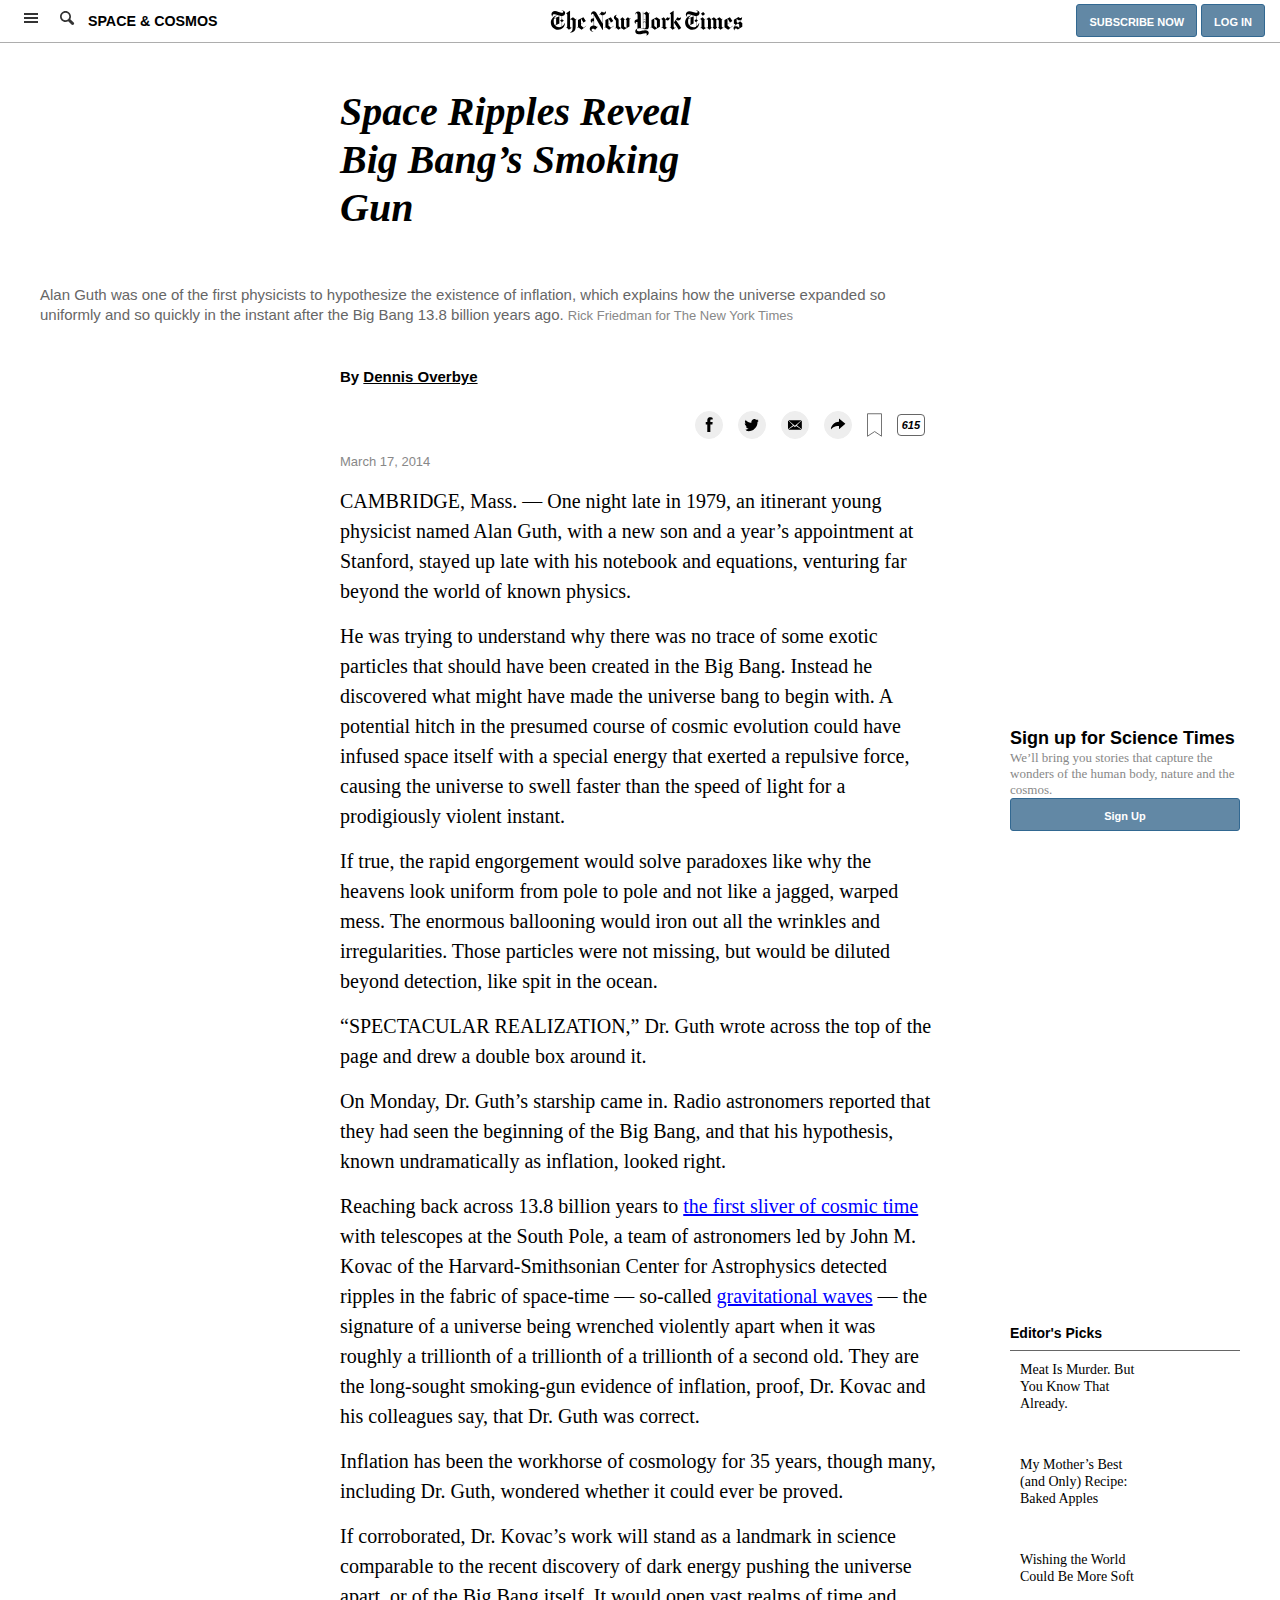
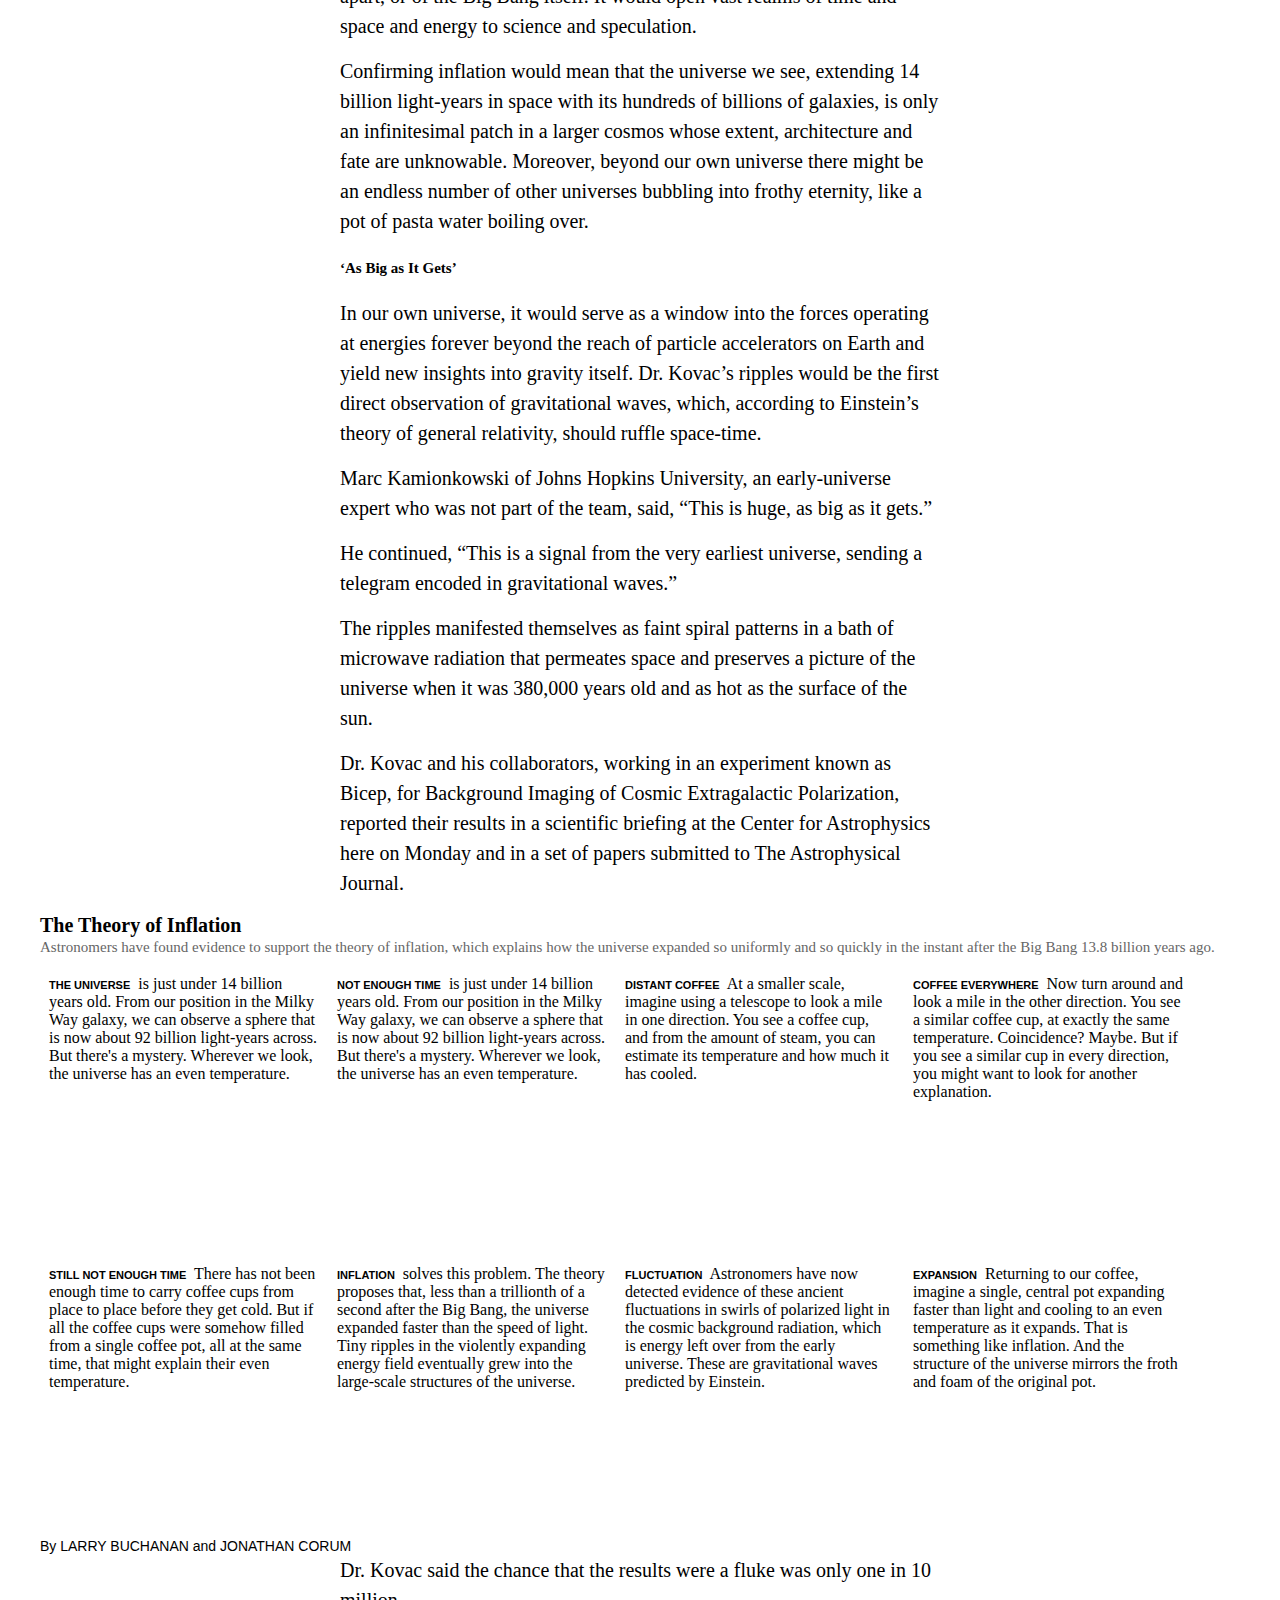
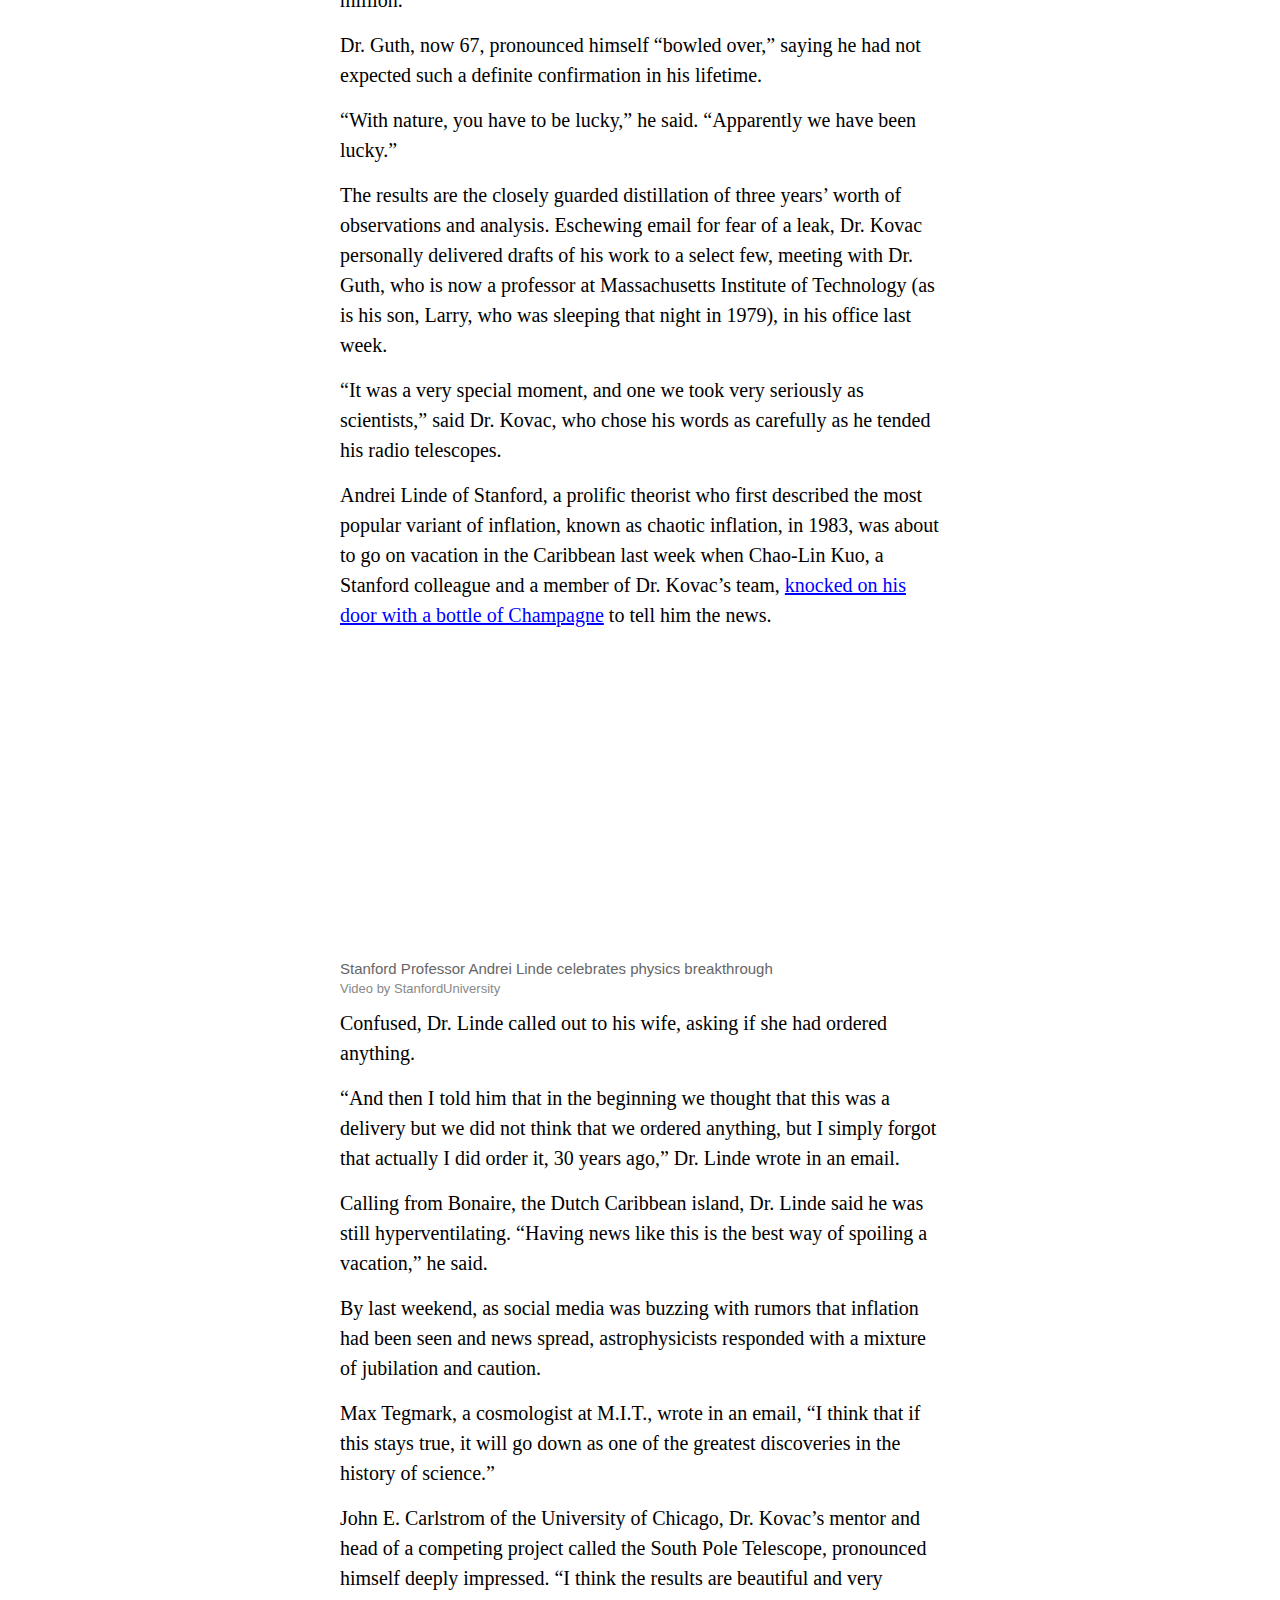
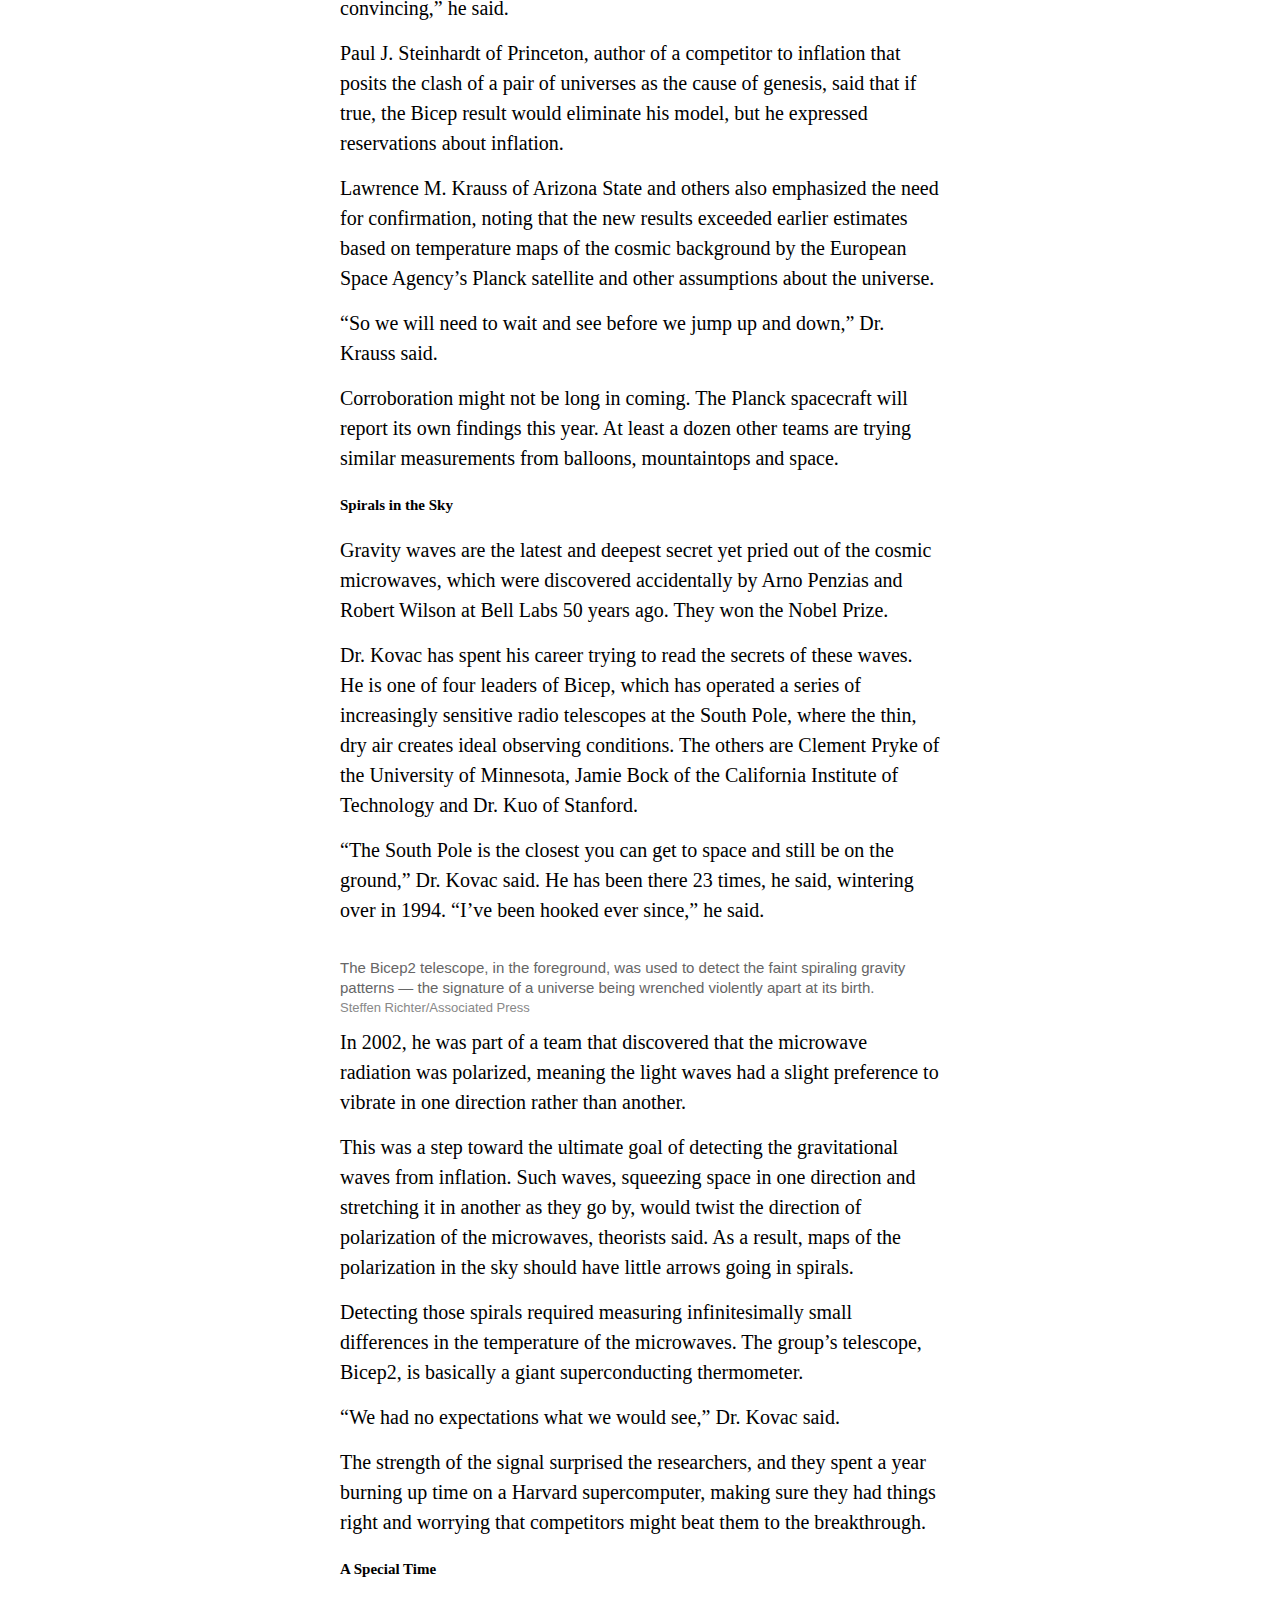
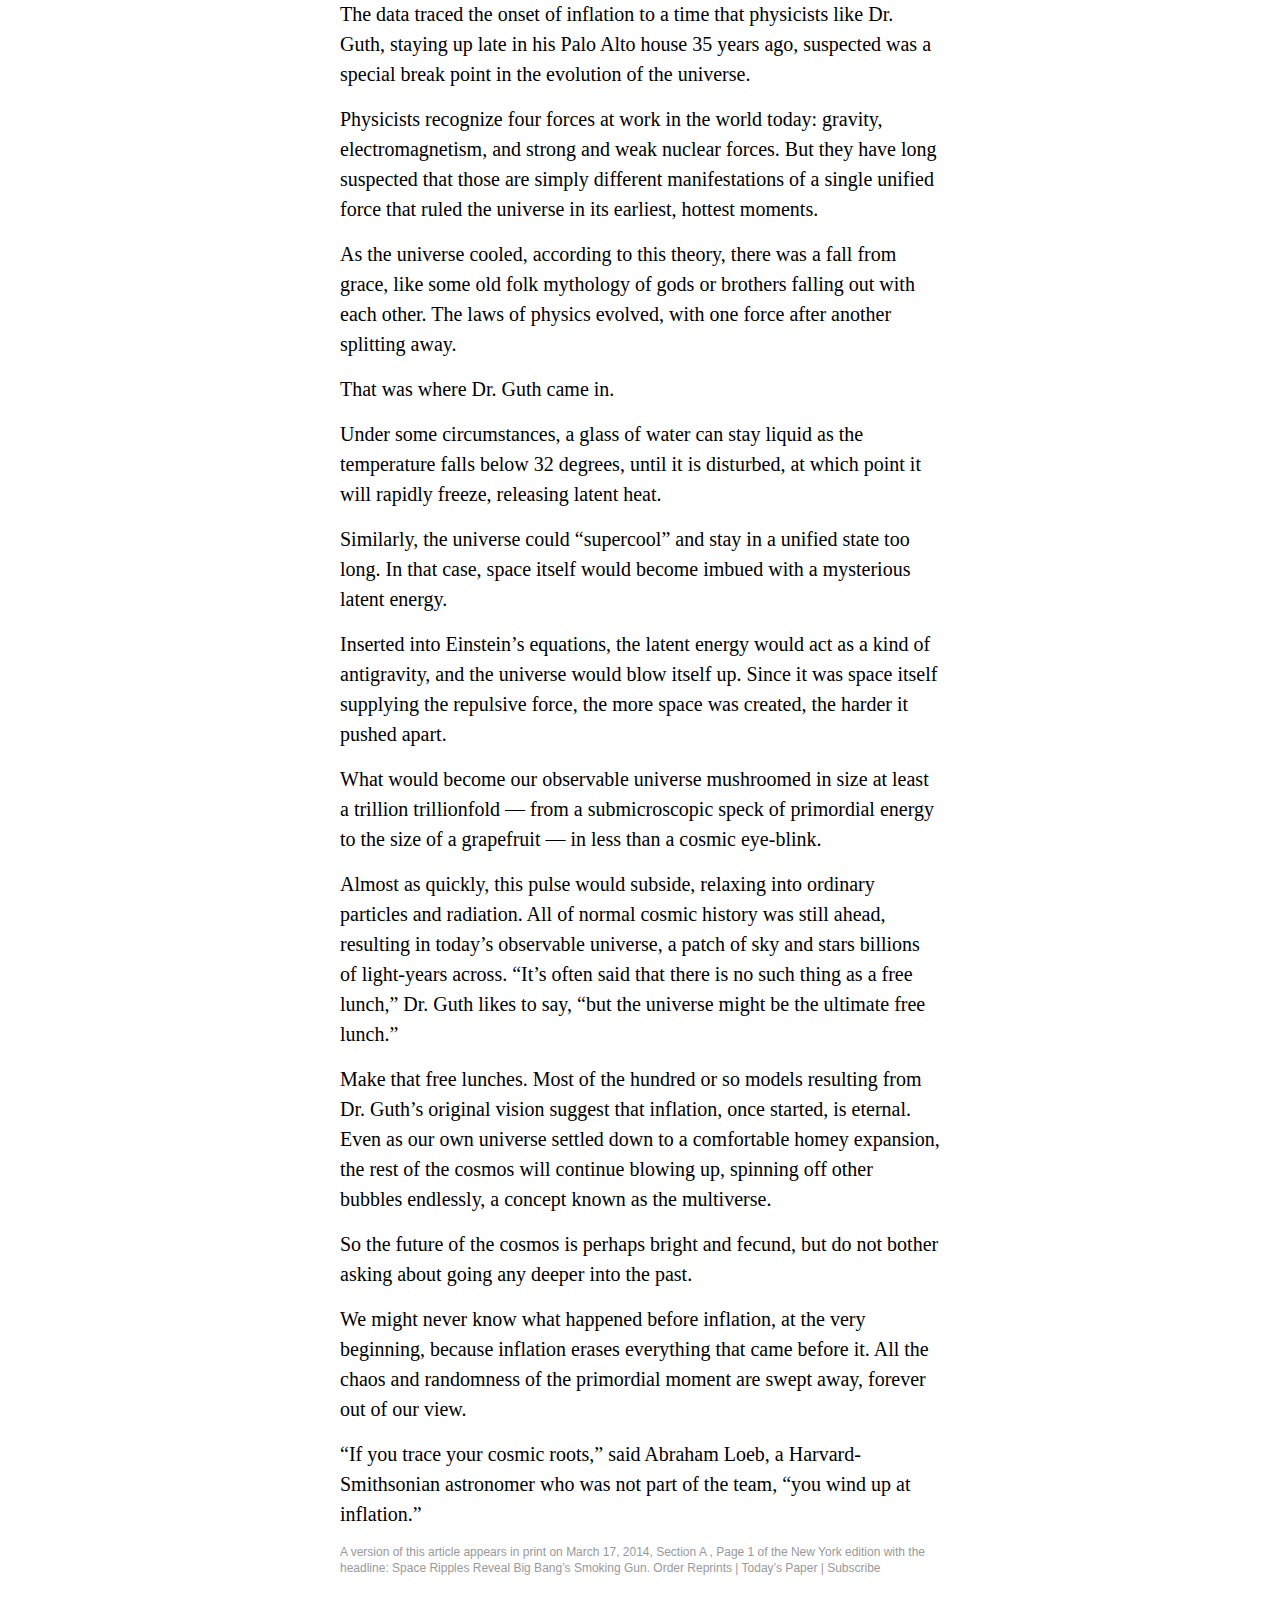
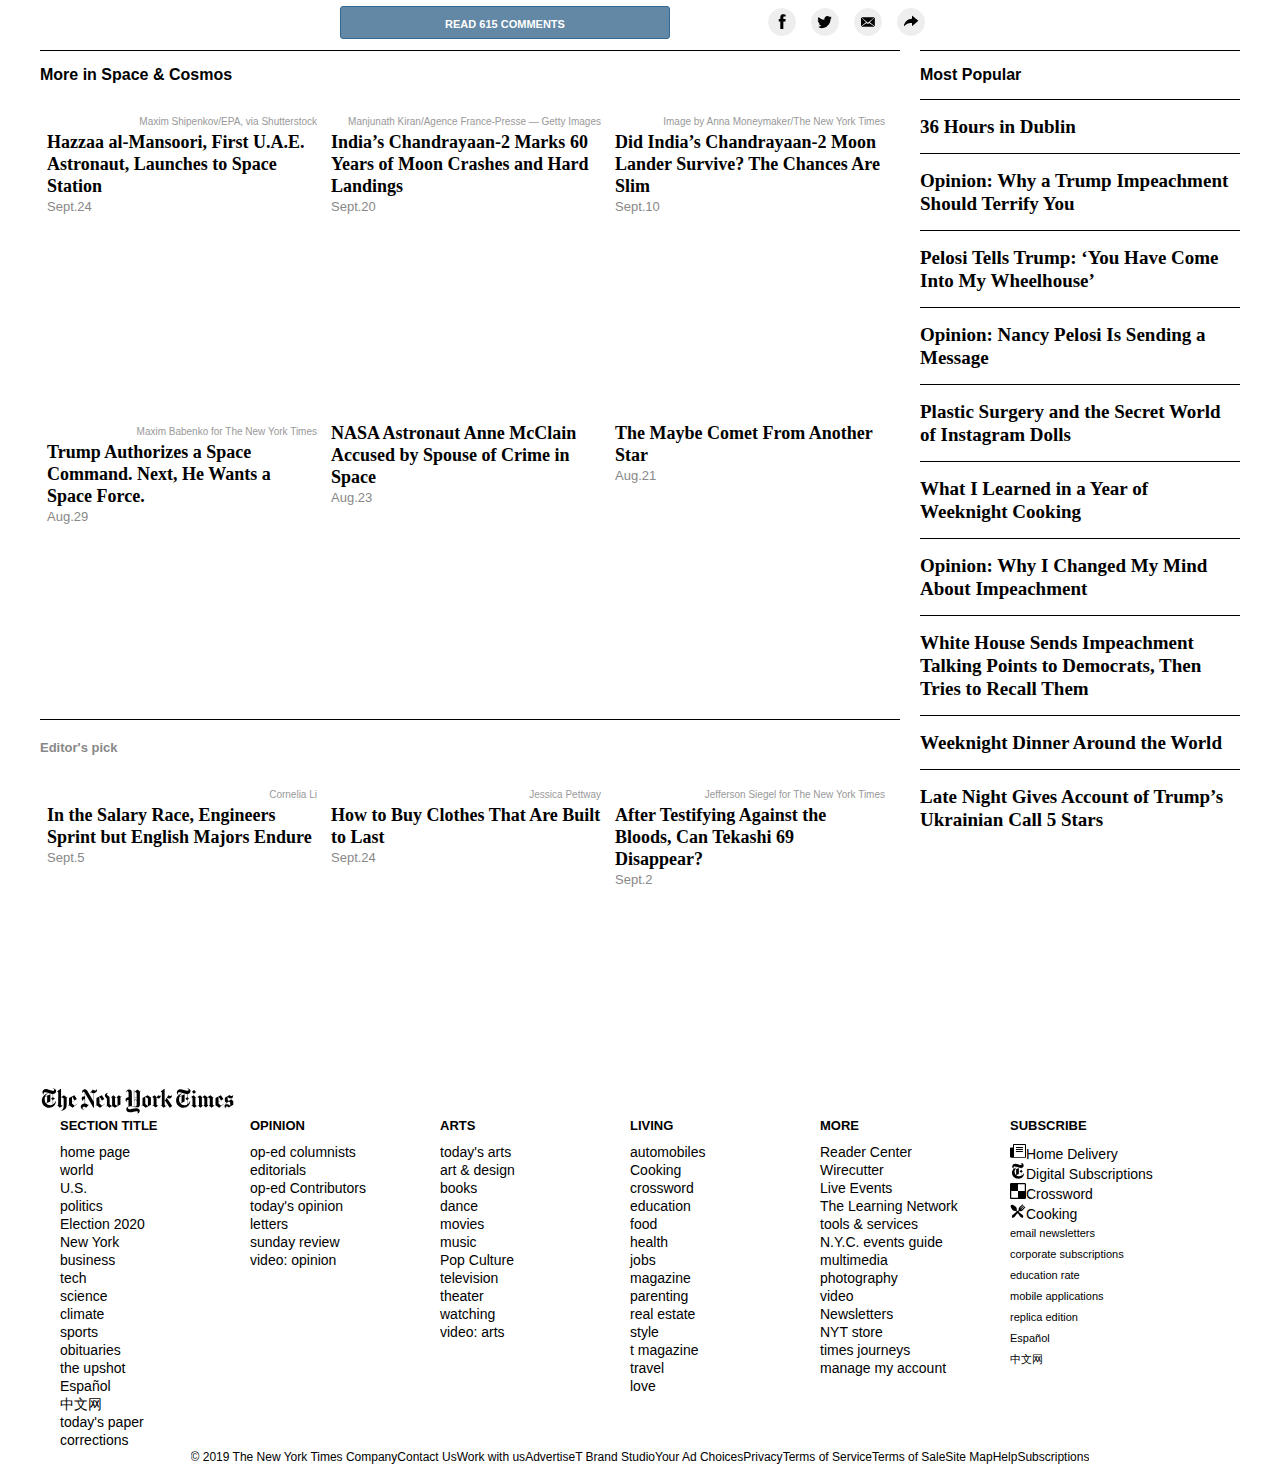
==== commit d5f1529d: "Fixed more CSS and styling for the page sections" ====
--- a/index.html
+++ b/index.html
@@ -12,22 +12,27 @@
 <body>
 	<main>
 		<!-- Header container -->
-		<header>
-			<section class="navbar-container margin-center">
+		<header class="navbar-decoration">
+			<section class="navbar-container margin-center navbar-container-padding">
 				<!-- Left nav group  -->
 				<div class="nav-group navbar-margin float-left">
 					<!-- menu and search buttons -->
-					<div class="navbar-block">
+					<div class="navbar-block navbar-icons">
 						<div class="navbar-block">
-								<svg class="icons-dimension" viewBox="0 0 16 16"><rect x="1" y="3" fill="#333333" width="14" height="2"></rect><rect x="1" y="7" fill="#333333" width="14" height="2"></rect><rect x="1" y="11" fill="#333333" width="14" height="2"></rect></svg>
+							<svg class="icons-dimension" viewBox="0 0 16 16">
+								<rect x="1" y="3" fill="#333333" width="14" height="2"></rect>
+								<rect x="1" y="7" fill="#333333" width="14" height="2"></rect>
+								<rect x="1" y="11" fill="#333333" width="14" height="2"></rect>
+							</svg>
 						</div>
-
 						<div class="navbar-block">
-								<svg class="icons-dimension" viewBox="0 0 16 16"><path fill="#333" d="M11.3,9.2C11.7,8.4,12,7.5,12,6.5C12,3.5,9.5,1,6.5,1S1,3.5,1,6.5S3.5,12,6.5,12c1,0,1.9-0.3,2.7-0.7l3.3,3.3c0.3,0.3,0.7,0.4,1.1,0.4s0.8-0.1,1.1-0.4c0.6-0.6,0.6-1.5,0-2.1L11.3,9.2zM6.5,10.3c-2.1,0-3.8-1.7-3.8-3.8c0-2.1,1.7-3.8,3.8-3.8c2.1,0,3.8,1.7,3.8,3.8C10.3,8.6,8.6,10.3,6.5,10.3z"></path></svg>
+							<svg class="icons-dimension" viewBox="0 0 16 16">
+								<path fill="#333"
+									d="M11.3,9.2C11.7,8.4,12,7.5,12,6.5C12,3.5,9.5,1,6.5,1S1,3.5,1,6.5S3.5,12,6.5,12c1,0,1.9-0.3,2.7-0.7l3.3,3.3c0.3,0.3,0.7,0.4,1.1,0.4s0.8-0.1,1.1-0.4c0.6-0.6,0.6-1.5,0-2.1L11.3,9.2zM6.5,10.3c-2.1,0-3.8-1.7-3.8-3.8c0-2.1,1.7-3.8,3.8-3.8c2.1,0,3.8,1.7,3.8,3.8C10.3,8.6,8.6,10.3,6.5,10.3z">
+								</path>
+							</svg>
 						</div>
 					</div>
-
-					<!-- Journal section name  -->
 					<div class="navbar-block">
 						<a href="">SPACE & COSMOS</a>
 					</div>
@@ -60,7 +65,7 @@
 					</svg>
 				</div>
 
-				
+
 			</section>
 		</header>
 
@@ -71,10 +76,12 @@
 				<h1 class="title-width">Space Ripples Reveal Big Bang’s Smoking Gun</h1>
 			</div>
 
-			<header>
+			<header class="margin-vertical-image-title">
 				<!-- Article image title  -->
 				<div>
-					<img class="article-image" src="https://static01.nyt.com/images/2014/03/18/science/space/18cosmos/18cosmos-articleLarge.jpg?quality=90&auto=webp" alt="" srcset="" />
+					<img class="article-image"
+						src="https://static01.nyt.com/images/2014/03/18/science/space/18cosmos/18cosmos-articleLarge.jpg?quality=90&auto=webp"
+						alt="" srcset="" />
 					<figcaption class="article-important-width title-image-margin">
 						<span class="image-caption">
 							Alan Guth was one of the first physicists to
@@ -94,73 +101,129 @@
 
 
 
-				<!-- Group 1  -->
-
-				<div class=" margin-center">
+			<!-- Group 1  -->
+
+			<div class=" margin-center">
 				<!-- Article author, date and social media links  -->
-					<div class="article-container">
-						<!-- Author  -->
-						<div>
-							<p class="author">
-								<strong>By
+				<div class="article-container">
+					<!-- Author  -->
+					<div>
+						<p class="author">
+							<strong>By
 								<a href="">
 									Dennis Overbye
 								</a></strong>
-							</p>
-						</div>
-						<ul class="fix-float-size">
-
-							<!-- Social Media  -->
-							<li  class="social-icons">
-								<ul>
-									<li class="css-l72opv"><button type="button" class="remove-style" aria-label="615 comments. Click to read and post comments." id="comments-speech-bubble-top"><i class="css-1pv1u79"><span class="css-1dtr3u3">615</span></i></button></li>
-
-									<li>
-											<svg stroke="none" class="icons-dimension" viewBox="0 0 16 25" class="css-ubw31m"><g stroke="none" stroke-width="1" fill="none" fill-rule="evenodd"><g stroke="#666" fill="none"><path fill="none" d="M0.5,0.5 L0.5,24.5 L8.1716264,19.5137775 L15.5,24.4404006 L15.5,0.5 L0.5,0.5 Z"></path></g></g></svg>
-										</li>
-									<li>
-											<svg class="icons-dimension" viewBox="0 0 16 13" width="16" height="13"><path fill-rule="evenodd" clip-rule="evenodd" d="M15.406 5.359L8.978 0v3.215C3.82 3.215.406 8.107.406 12.66 1.653 9.133 4.29 7.517 8.978 7.517v3.2l6.428-5.358z" fill="#000"></path></svg>
-										</li>
-									<li>
-											<svg viewBox="0 0 15 9" class="icons-dimension" width="15" height="9"><path fill-rule="evenodd" clip-rule="evenodd" d="M.906 8.418V0L5.64 4.76.906 8.419zm13 0L9.174 4.761 13.906 0v8.418zM7.407 6.539l-1.13-1.137L.907 9h13l-5.37-3.598-1.13 1.137zM1.297 0h12.22l-6.11 5.095L1.297 0z" fill="#000"></path></svg>
-										</li>
-									<li>
-											<svg viewBox="0 0 13 10" class="icons-dimension" width="13" height="10"><path fill-rule="evenodd" clip-rule="evenodd" d="M5.987 2.772l.025.425-.429-.052c-1.562-.2-2.927-.876-4.086-2.011L.93.571.784.987c-.309.927-.111 1.906.533 2.565.343.364.266.416-.327.2-.206-.07-.386-.122-.403-.096-.06.06.146.85.309 1.161.223.434.678.858 1.176 1.11l.42.199-.497.009c-.481 0-.498.008-.447.19.172.564.85 1.162 1.606 1.422l.532.182-.464.277a4.833 4.833 0 0 1-2.3.641c-.387.009-.704.044-.704.07 0 .086 1.047.572 1.657.762 1.828.564 4 .32 5.631-.641 1.159-.685 2.318-2.045 2.859-3.363.292-.702.583-1.984.583-2.6 0-.398.026-.45.507-.927.283-.277.55-.58.6-.667.087-.165.078-.165-.36-.018-.73.26-.832.226-.472-.164.266-.278.584-.78.584-.928 0-.026-.129.018-.275.096a4.79 4.79 0 0 1-.755.294l-.464.148-.42-.286C9.66.467 9.335.293 9.163.24 8.725.12 8.055.137 7.66.276c-1.074.39-1.752 1.395-1.674 2.496z" fill="#000"></path></svg>
-										</li>
-									<li>
-											<svg class="icons-dimension" viewBox="0 0 7 15" width="7" height="15"><path fill-rule="evenodd" clip-rule="evenodd" d="M4.775 14.163V7.08h1.923l.255-2.441H4.775l.004-1.222c0-.636.06-.977.958-.977H6.94V0H5.016c-2.31 0-3.123 1.184-3.123 3.175V4.64H.453v2.44h1.44v7.083h2.882z" fill="#000"></path></svg>
-										</li>
-								</ul>
-							</li>
-							<!-- Date  -->
-							<li class="date">
-								March 17, 2014
-							</li>
-						</ul>
-					</div>
+						</p>
+					</div>
+					<ul class="fix-float-size padding-bottom-15px">
+
+						<!-- Social Media  -->
+						<li class="social-icons">
+							<ul class="fix-float-size">
+								<li class="margin-top-4px">
+									<a href="">
+										<button type="button" class="remove-style">
+											<i  class="square-icon"
+											>615</i></button>
+									</a>
+								</li>
+
+								<li class="margin-top-2px">
+									<a href="">
+										<svg stroke="none" class="bookmark-dimension" viewBox="0 0 16 25">
+											<g stroke="none" stroke-width="1" fill="none" fill-rule="evenodd">
+												<g stroke="#666" fill="none">
+													<path fill="none"
+														d="M0.5,0.5 L0.5,24.5 L8.1716264,19.5137775 L15.5,24.4404006 L15.5,0.5 L0.5,0.5 Z">
+													</path>
+												</g>
+											</g>
+										</svg>
+									</a>
+								</li>
+								<li>
+									<a href="">
+										<svg class="icons-dimension social-icons-circle" viewBox="0 0 16 13" width="16"
+											height="13">
+											<path fill-rule="evenodd" clip-rule="evenodd"
+												d="M15.406 5.359L8.978 0v3.215C3.82 3.215.406 8.107.406 12.66 1.653 9.133 4.29 7.517 8.978 7.517v3.2l6.428-5.358z"
+												fill="#000"></path>
+										</svg>
+									</a>
+								</li>
+								<li>
+									<a href="">
+										<svg viewBox="0 0 15 9" class="icons-dimension social-icons-circle" width="15"
+											height="9">
+											<path fill-rule="evenodd" clip-rule="evenodd"
+												d="M.906 8.418V0L5.64 4.76.906 8.419zm13 0L9.174 4.761 13.906 0v8.418zM7.407 6.539l-1.13-1.137L.907 9h13l-5.37-3.598-1.13 1.137zM1.297 0h12.22l-6.11 5.095L1.297 0z"
+												fill="#000"></path>
+										</svg>
+									</a>
+								</li>
+								<li>
+									<a href="">
+										<svg viewBox="0 0 13 10" class="icons-dimension social-icons-circle" width="13"
+											height="10">
+											<path fill-rule="evenodd" clip-rule="evenodd"
+												d="M5.987 2.772l.025.425-.429-.052c-1.562-.2-2.927-.876-4.086-2.011L.93.571.784.987c-.309.927-.111 1.906.533 2.565.343.364.266.416-.327.2-.206-.07-.386-.122-.403-.096-.06.06.146.85.309 1.161.223.434.678.858 1.176 1.11l.42.199-.497.009c-.481 0-.498.008-.447.19.172.564.85 1.162 1.606 1.422l.532.182-.464.277a4.833 4.833 0 0 1-2.3.641c-.387.009-.704.044-.704.07 0 .086 1.047.572 1.657.762 1.828.564 4 .32 5.631-.641 1.159-.685 2.318-2.045 2.859-3.363.292-.702.583-1.984.583-2.6 0-.398.026-.45.507-.927.283-.277.55-.58.6-.667.087-.165.078-.165-.36-.018-.73.26-.832.226-.472-.164.266-.278.584-.78.584-.928 0-.026-.129.018-.275.096a4.79 4.79 0 0 1-.755.294l-.464.148-.42-.286C9.66.467 9.335.293 9.163.24 8.725.12 8.055.137 7.66.276c-1.074.39-1.752 1.395-1.674 2.496z"
+												fill="#000"></path>
+										</svg>
+									</a>
+								</li>
+								<li>
+									<a href="">
+										<svg class="icons-dimension social-icons-circle" viewBox="0 0 7 15" width="7"
+											height="15">
+											<path fill-rule="evenodd" clip-rule="evenodd"
+												d="M4.775 14.163V7.08h1.923l.255-2.441H4.775l.004-1.222c0-.636.06-.977.958-.977H6.94V0H5.016c-2.31 0-3.123 1.184-3.123 3.175V4.64H.453v2.44h1.44v7.083h2.882z"
+												fill="#000"></path>
+										</svg>
+									</a>
+								</li>
+							</ul>
+						</li>
+						<!-- Date  -->
+						<li class="date">
+							March 17, 2014
+						</li>
+					</ul>
+				</div>
 
 				<!-- Article content  -->
 				<section class="article-font">
 					<!-- first section  -->
 					<div>
-					<!-- Aside blocks  -->
-
-					<aside class="float-right aside-margin">
+						<!-- Aside blocks  -->
+
+						<aside class="float-right aside-margin">
 							<!-- Sign up form  -->
 							<div class="aside-box-width">
 								<div>
 									<h2 class="aside-title">Sign up for Science Times</h2>
-									<p class="aside-content">We’ll bring you stories that capture the wonders of the human body, nature and the cosmos.</p>
+									<p class="aside-content">We’ll bring you stories that capture the wonders of the
+										human body, nature and the cosmos.</p>
 								</div>
 								<div class="text-center"><button class="width-fill button">Sign Up</button></div>
 							</div>
 						</aside>
-						
+
 						<div class="article-container">
-							<p>CAMBRIDGE, Mass. — One night late in 1979, an itinerant young physicist named Alan Guth, with a new son and a year’s appointment at Stanford, stayed up late with his notebook and equations, venturing far beyond the world of known physics.</p>
-							<p>He was trying to understand why there was no trace of some exotic particles that should have been created in the Big Bang. Instead he discovered what might have made the universe bang to begin with. A potential hitch in the presumed course of cosmic evolution could have infused space itself with a special energy that exerted a repulsive force, causing the universe to swell faster than the speed of light for a prodigiously violent instant.</p>
-							<p>If true, the rapid engorgement would solve paradoxes like why the heavens look uniform from pole to pole and not like a jagged, warped mess. The enormous ballooning would iron out all the wrinkles and irregularities. Those particles were not missing, but would be diluted beyond detection, like spit in the ocean.</p>
-							<p>“SPECTACULAR REALIZATION,” Dr. Guth wrote across the top of the page and drew a double box around it.</p>
+							<p>CAMBRIDGE, Mass. — One night late in 1979, an itinerant young physicist named Alan Guth,
+								with a new son and a year’s appointment at Stanford, stayed up late with his notebook
+								and equations, venturing far beyond the world of known physics.</p>
+							<p>He was trying to understand why there was no trace of some exotic particles that should
+								have been created in the Big Bang. Instead he discovered what might have made the
+								universe bang to begin with. A potential hitch in the presumed course of cosmic
+								evolution could have infused space itself with a special energy that exerted a repulsive
+								force, causing the universe to swell faster than the speed of light for a prodigiously
+								violent instant.</p>
+							<p>If true, the rapid engorgement would solve paradoxes like why the heavens look uniform
+								from pole to pole and not like a jagged, warped mess. The enormous ballooning would iron
+								out all the wrinkles and irregularities. Those particles were not missing, but would be
+								diluted beyond detection, like spit in the ocean.</p>
+							<p>“SPECTACULAR REALIZATION,” Dr. Guth wrote across the top of the page and drew a double
+								box around it.</p>
 						</div>
 
 					</div>
@@ -169,28 +232,30 @@
 
 					<!-- Second section  -->
 					<div>
-											<!-- Aside blocks  -->
-
-					<aside class="float-right aside-margin">
+						<!-- Aside blocks  -->
+
+						<aside class="float-right aside-margin aside-editors">
 							<!-- Sign up form  -->
 							<div>
 								<h2 class="editors-pick-font">Editor's Picks</h2>
 								<article class="aside-box-width aside-box-height">
-									<img class="float-left aside-image-box" src="https://static01.nyt.com/images/2019/09/26/realestate/26hunt-glidden1/26hunt-glidden1-square640-v2.jpg?quality=75&amp;auto=webp&amp;disable=upscale&amp;width=350" alt="">
-									<h3 class="float-left aside-text-box">They Needed a Kid-Friendly Apartment in Williamsburg. Which Did They Choose?</h3>
+									<img class="float-left aside-image-box"
+										src="https://static01.nyt.com/images/2019/09/16/books/review/Bittman1/Bittman1-square640.jpg?quality=75&auto=webp&disable=upscale&width=350"
+										alt="">
+									<h3 class="float-left aside-text-box">Meat Is Murder. But You Know That Already.</h3>
 								</article>
 								<article class="aside-box-width aside-box-height">
 									<img class="float-left aside-image-box"
-										src="https://static01.nyt.com/images/2019/09/26/realestate/26hunt-glidden1/26hunt-glidden1-square640-v2.jpg?quality=75&amp;auto=webp&amp;disable=upscale&amp;width=350"
+										src="https://static01.nyt.com/images/2019/09/21/magazine/22mag-eat/22mag-eat-square640.jpg?quality=75&auto=webp&disable=upscale&width=350"
 										alt="">
-									<h3 class="float-left aside-text-box">They Needed a Kid-Friendly Apartment in Williamsburg. Which Did They Choose?
+									<h3 class="float-left aside-text-box">My Mother’s Best (and Only) Recipe: Baked Apples
 									</h3>
 								</article>
 								<article class="aside-box-width aside-box-height">
 									<img class="float-left aside-image-box"
-										src="https://static01.nyt.com/images/2019/09/26/realestate/26hunt-glidden1/26hunt-glidden1-square640-v2.jpg?quality=75&amp;auto=webp&amp;disable=upscale&amp;width=350"
+										src="https://static01.nyt.com/images/2019/09/22/fashion/22MODERNLOVE/22MODERNLOVE-square640.jpg?quality=75&auto=webp&disable=upscale&width=350"
 										alt="">
-									<h3 class="float-left aside-text-box">They Needed a Kid-Friendly Apartment in Williamsburg. Which Did They Choose?
+									<h3 class="float-left aside-text-box">Wishing the World Could Be More Soft
 									</h3>
 								</article>
 							</div>
@@ -198,13 +263,28 @@
 
 
 						<div class="article-container">
-							<p>On Monday, Dr. Guth’s starship came in. Radio astronomers reported that they had seen the beginning of the Big Bang, and that his hypothesis, known undramatically as inflation, looked right.</p>
-							<p>Reaching back across 13.8 billion years to the first sliver of cosmic time with telescopes at the South Pole, a team of astronomers led by John M. Kovac of the Harvard-Smithsonian Center for Astrophysics detected ripples in the fabric of space-time — so-called gravitational waves — the signature of a universe being wrenched violently apart when it was roughly a trillionth of a trillionth of a trillionth of a second old. They are the long-sought smoking-gun evidence of inflation, proof, Dr. Kovac and his colleagues say, that Dr. Guth was correct.</p>
-							<p>Inflation has been the workhorse of cosmology for 35 years, though many, including Dr. Guth, wondered whether it could ever be proved.</p>
-							<p>If corroborated, Dr. Kovac’s work will stand as a landmark in science comparable to the recent discovery of dark energy pushing the universe apart, or of the Big Bang itself. It would open vast realms of time and space and energy to science and speculation.</p>
-							<p>Confirming inflation would mean that the universe we see, extending 14 billion light-years in space with its hundreds of billions of galaxies, is only an infinitesimal patch in a larger cosmos whose extent, architecture and fate are unknowable. Moreover, beyond our own universe there might be an endless number of other universes bubbling into frothy eternity, like a pot of pasta water boiling over.</p>
+							<p>On Monday, Dr. Guth’s starship came in. Radio astronomers reported that they had seen the
+								beginning of the Big Bang, and that his hypothesis, known undramatically as inflation,
+								looked right.</p>
+							<p>Reaching back across 13.8 billion years to <a href="#">the first sliver of cosmic
+									time</a> with telescopes at the South Pole, a team of astronomers led by John M.
+								Kovac of the Harvard-Smithsonian Center for Astrophysics detected ripples in the fabric
+								of space-time — so-called <a href="">gravitational waves</a> — the signature of a
+								universe being wrenched violently apart when it was roughly a trillionth of a trillionth
+								of a trillionth of a second old. They are the long-sought smoking-gun evidence of
+								inflation, proof, Dr. Kovac and his colleagues say, that Dr. Guth was correct.</p>
+							<p>Inflation has been the workhorse of cosmology for 35 years, though many, including Dr.
+								Guth, wondered whether it could ever be proved.</p>
+							<p>If corroborated, Dr. Kovac’s work will stand as a landmark in science comparable to the
+								recent discovery of dark energy pushing the universe apart, or of the Big Bang itself.
+								It would open vast realms of time and space and energy to science and speculation.</p>
+							<p>Confirming inflation would mean that the universe we see, extending 14 billion
+								light-years in space with its hundreds of billions of galaxies, is only an infinitesimal
+								patch in a larger cosmos whose extent, architecture and fate are unknowable. Moreover,
+								beyond our own universe there might be an endless number of other universes bubbling
+								into frothy eternity, like a pot of pasta water boiling over.</p>
 						</div>
-						
+
 					</div>
 					<!-- spacer  -->
 					<div></div>
@@ -215,251 +295,367 @@
 							<p>
 								<strong>‘As Big as It Gets’</strong>
 							</p>
-							<p>In our own universe, it would serve as a window into the forces operating at energies forever beyond the reach of particle accelerators on Earth and yield new insights into gravity itself. Dr. Kovac’s ripples would be the first direct observation of gravitational waves, which, according to Einstein’s theory of general relativity, should ruffle space-time.</p>
-							<p>Marc Kamionkowski of Johns Hopkins University, an early-universe expert who was not part of the team, said, “This is huge, as big as it gets.”</p>
-							<p>He continued, “This is a signal from the very earliest universe, sending a telegram encoded in gravitational waves.”</p>
-							<p>The ripples manifested themselves as faint spiral patterns in a bath of microwave radiation that permeates space and preserves a picture of the universe when it was 380,000 years old and as hot as the surface of the sun.</p>
-							<p>Dr. Kovac and his collaborators, working in an experiment known as Bicep, for Background Imaging of Cosmic Extragalactic Polarization, reported their results in a scientific briefing at the Center for Astrophysics here on Monday and in a set of papers submitted to The Astrophysical Journal.</p>
+							<p>In our own universe, it would serve as a window into the forces operating at energies
+								forever beyond the reach of particle accelerators on Earth and yield new insights into
+								gravity itself. Dr. Kovac’s ripples would be the first direct observation of
+								gravitational waves, which, according to Einstein’s theory of general relativity, should
+								ruffle space-time.</p>
+							<p>Marc Kamionkowski of Johns Hopkins University, an early-universe expert who was not part
+								of the team, said, “This is huge, as big as it gets.”</p>
+							<p>He continued, “This is a signal from the very earliest universe, sending a telegram
+								encoded in gravitational waves.”</p>
+							<p>The ripples manifested themselves as faint spiral patterns in a bath of microwave
+								radiation that permeates space and preserves a picture of the universe when it was
+								380,000 years old and as hot as the surface of the sun.</p>
+							<p>Dr. Kovac and his collaborators, working in an experiment known as Bicep, for Background
+								Imaging of Cosmic Extragalactic Polarization, reported their results in a scientific
+								briefing at the Center for Astrophysics here on Monday and in a set of papers submitted
+								to The Astrophysical Journal.</p>
 						</div>
-						<aside></aside>
-					</div>
-				</div>
-
-				<!-- Group 2 important -->
-				<!-- Image   -->
-				<div class="position-relative">
+
+					</div>
+			</div>
+
+			<!-- Group 2 important -->
+			<!-- Image   -->
+			<div class="position-relative">
+				<div>
+					<h1 class="image-title ">
+						The Theory of Inflation
+					</h1>
+					<p class="image-caption">
+						Astronomers have found evidence to support the
+						theory of inflation, which explains how the
+						universe expanded so uniformly and so quickly in
+						the instant after the Big Bang 13.8 billion
+						years ago.
+					</p>
+				</div>
+				<!-- Inflation description #1 -->
+				<div class="margin-center fix-float-size images-margin">
+
+					<div class="image-related float-left">
+						<img class="inflation-images" src="../images/inflation1.png" alt="" srcset="" />
+						<p><span class="infographic-title">THE UNIVERSE</span>&nbsp; is just under 14 billion years old.
+							From our position in the Milky Way galaxy, we can observe a sphere that is now about
+							92 billion light-years across. But there's a mystery. Wherever we look, the universe has an
+							even temperature.</p>
+					</div>
+					<div class="image-related  float-left">
+						<img class="inflation-images" src="../images/inflation2.png" alt="" srcset="" />
+						<p><span class="infographic-title">NOT ENOUGH TIME</span>&nbsp; is just under 14 billion years
+							old. From our position in the Milky Way galaxy, we can observe a sphere that is now about
+							92 billion light-years across. But there's a mystery. Wherever we look, the universe has an
+							even temperature.</p>
+					</div>
+					<div class="image-related float-left">
+						<img class="inflation-images" src="../images/inflation3.png" alt="" srcset="" />
+						<p><span class="infographic-title">DISTANT COFFEE</span>&nbsp; At a smaller scale, imagine using
+							a telescope to look a mile in one direction. You see a coffee cup, and from the amount
+							of steam, you can estimate its temperature and how much it has cooled.</p>
+					</div>
+					<div class="image-related float-left">
+						<img class="inflation-images" src="../images/inflation4.png" alt="" srcset="" />
+						<p><span class="infographic-title">COFFEE EVERYWHERE</span>&nbsp; Now turn around and look a
+							mile in the other direction. You see a similar coffee cup, at exactly the same temperature.
+							Coincidence? Maybe. But if you see a similar cup in every direction, you might want to look
+							for another explanation.</p>
+					</div>
+					<div class="image-related  float-left">
+						<img class="inflation-images" src="../images/inflation5.png" alt="" srcset="" />
+						<p><span class="infographic-title">STILL NOT ENOUGH TIME</span>&nbsp; There has not been enough
+							time to carry coffee cups from place to place before they get cold. But if all the coffee
+							cups
+							were somehow filled from a single coffee pot, all at the same time, that might explain their
+							even temperature.</p>
+					</div>
+					<div class="image-related float-left">
+						<img class="inflation-images" src="../images/inflation6.png" alt="" srcset="" />
+						<p><span class="infographic-title">INFLATION</span>&nbsp; solves this problem. The theory
+							proposes that, less than a trillionth of a second after the Big Bang, the universe
+							expanded faster than the speed of light. Tiny ripples in the violently expanding energy
+							field eventually grew into the
+							large-scale structures of the universe.</p>
+					</div>
+					<div class="image-related float-left">
+						<img class="inflation-images" src="../images/inflation7.png" alt="" srcset="" />
+						<p><span class="infographic-title">FLUCTUATION</span>&nbsp; Astronomers have now detected
+							evidence of these ancient fluctuations in swirls of polarized light in the cosmic
+							background radiation, which is energy left over from the early universe. These are
+							gravitational waves predicted by
+							Einstein.</p>
+					</div>
+					<div class="image-related float-left">
+						<img class="inflation-images" src="../images/inflation8.png" alt="" srcset="" />
+						<p><span class="infographic-title">EXPANSION</span>&nbsp; Returning to our coffee, imagine a
+							single, central pot expanding faster than light and cooling to an even temperature as
+							it expands. That is something like inflation. And the structure of the universe mirrors the
+							froth and foam of the
+							original pot.</p>
+					</div>
+				</div>
+				<div class="clear-both custom-author-font">
+					By LARRY BUCHANAN and JONATHAN CORUM
+				</div>
+			</div>
+
+
+			<!-- Group 3 -->
+
+			<div class="margin-center">
+				<!-- Forth section  -->
+				<section class="article-font">
 					<div>
-						<h1 class="image-title ">
-							The Theory of Inflation
-						</h1>
-						<p class="image-caption">
-							Astronomers have found evidence to support the
-							theory of inflation, which explains how the
-							universe expanded so uniformly and so quickly in
-							the instant after the Big Bang 13.8 billion
-							years ago.
-						</p>
-					</div>
-						<!-- Inflation description #1 -->
-						<div class="margin-center fix-float-size images-margin">
-
-							<div class="image-related float-left">
-								<img class="inflation-images" src="../images/inflation1.png" alt="" srcset="" />
-								<p><span class="infographic-title">THE UNIVERSE</span>&nbsp; is just under 14 billion years old. From our position in the Milky Way galaxy, we can observe a sphere that is now about
-								92 billion light-years across. But there's a mystery. Wherever we look, the universe has an even temperature.</p>
-							</div>
-							<div class="image-related  float-left">
-								<img class="inflation-images"
-									src="../images/inflation2.png"
-									alt="" srcset="" />
-								<p><span class="infographic-title">NOT ENOUGH TIME</span>&nbsp; is just under 14 billion years old. From our position in the Milky Way galaxy, we can observe a sphere that is now about
-								92 billion light-years across. But there's a mystery. Wherever we look, the universe has an even temperature.</p>
-							</div>
-							<div class="image-related float-left">
-								<img class="inflation-images"
-									src="../images/inflation3.png"
-									alt="" srcset="" />
-								<p><span class="infographic-title">DISTANT COFFEE</span>&nbsp; At a smaller scale, imagine using a telescope to look a mile in one direction. You see a coffee cup, and from the amount
-								of steam, you can estimate its temperature and how much it has cooled.</p>
-							</div>
-							<div class="image-related float-left">
-								<img class="inflation-images"
-									src="../images/inflation4.png"
-									alt="" srcset="" />
-								<p><span class="infographic-title">COFFEE EVERYWHERE</span>&nbsp; Now turn around and look a mile in the other direction. You see a similar coffee cup, at exactly the same temperature.
-								Coincidence? Maybe. But if you see a similar cup in every direction, you might want to look for another explanation.</p>
-							</div>
-							<div class="image-related  float-left">
-								<img class="inflation-images"
-									src="../images/inflation5.png"
-									alt="" srcset="" />
-								<p><span class="infographic-title">STILL NOT ENOUGH TIME</span>&nbsp; There has not been enough time to carry coffee cups from place to place before they get cold. But if all the coffee cups
-								were somehow filled from a single coffee pot, all at the same time, that might explain their even temperature.</p>
-							</div>
-							<div class="image-related float-left">
-								<img class="inflation-images"
-									src="../images/inflation6.png"
-									alt="" srcset="" />
-								<p><span class="infographic-title">INFLATION</span>&nbsp; solves this problem. The theory proposes that, less than a trillionth of a second after the Big Bang, the universe
-								expanded faster than the speed of light. Tiny ripples in the violently expanding energy field eventually grew into the
-								large-scale structures of the universe.</p>
-							</div>
-							<div class="image-related float-left">
-								<img class="inflation-images"
-									src="../images/inflation7.png"
-									alt="" srcset="" />
-								<p><span class="infographic-title">FLUCTUATION</span>&nbsp; Astronomers have now detected evidence of these ancient fluctuations in swirls of polarized light in the cosmic
-								background radiation, which is energy left over from the early universe. These are gravitational waves predicted by
-								Einstein.</p>
-							</div>
-							<div class="image-related float-left">
-								<img class="inflation-images"
-									src="../images/inflation8.png"
-									alt="" srcset="" />
-								<p><span class="infographic-title">EXPANSION</span>&nbsp; Returning to our coffee, imagine a single, central pot expanding faster than light and cooling to an even temperature as
-								it expands. That is something like inflation. And the structure of the universe mirrors the froth and foam of the
-								original pot.</p>
-								</div>
-							</div>
-					<div class="clear-both custom-author-font">
-						By LARRY BUCHANAN and JONATHAN CORUM
-					</div>
-				</div>
-
-
-				<!-- Group 3 -->
-
-				<div class="margin-center">
-					<!-- Forth section  -->
-					<section class="article-font">
-					<div >
 						<div class="article-container">
 							<p>Dr. Kovac said the chance that the results were a fluke was only one in 10 million.</p>
-							<p>Dr. Guth, now 67, pronounced himself “bowled over,” saying he had not expected such a definite confirmation in his lifetime.</p>
+							<p>Dr. Guth, now 67, pronounced himself “bowled over,” saying he had not expected such a
+								definite confirmation in his lifetime.</p>
 							<p>“With nature, you have to be lucky,” he said. “Apparently we have been lucky.”</p>
-							<p>The results are the closely guarded distillation of three years’ worth of observations and analysis. Eschewing email for fear of a leak, Dr. Kovac personally delivered drafts of his work to a select few, meeting with Dr. Guth, who is now a professor at Massachusetts Institute of Technology (as is his son, Larry, who was sleeping that night in 1979), in his office last week.</p>
-							<p>“It was a very special moment, and one we took very seriously as scientists,” said Dr. Kovac, who chose his words as carefully as he tended his radio telescopes.</p>
-							<p>Andrei Linde of Stanford, a prolific theorist who first described the most popular variant of inflation, known as chaotic inflation, in 1983, was about to go on vacation in the Caribbean last week when Chao-Lin Kuo, a Stanford colleague and a member of Dr. Kovac’s team, knocked on his door with a bottle of Champagne to tell him the news.</p>
+							<p>The results are the closely guarded distillation of three years’ worth of observations
+								and analysis. Eschewing email for fear of a leak, Dr. Kovac personally delivered drafts
+								of his work to a select few, meeting with Dr. Guth, who is now a professor at
+								Massachusetts Institute of Technology (as is his son, Larry, who was sleeping that night
+								in 1979), in his office last week.</p>
+							<p>“It was a very special moment, and one we took very seriously as scientists,” said Dr.
+								Kovac, who chose his words as carefully as he tended his radio telescopes.</p>
+							<p>Andrei Linde of Stanford, a prolific theorist who first described the most popular
+								variant of inflation, known as chaotic inflation, in 1983, was about to go on vacation
+								in the Caribbean last week when Chao-Lin Kuo, a Stanford colleague and a member of Dr.
+								Kovac’s team, <a href="">knocked on his door with a bottle of Champagne</a> to tell him
+								the news.</p>
 						</div>
-						<aside></aside>
-					</div>
-
-					</section>
-					<!-- spacer  -->
-
-					<!-- Fifth section with 4 p  -->
-
-					<!-- Figure with embedded video -->
-					<figure class="article-container">
-						<div>
-							<!-- Youtube link  -->
-							<iframe class="video-dimensions" src="https://www.youtube.com/embed/ZlfIVEy_YOA" frameborder="0" allow="accelerometer; autoplay; encrypted-media; gyroscope; picture-in-picture" allowfullscreen></iframe>
+
+					</div>
+
+				</section>
+				<!-- spacer  -->
+
+				<!-- Fifth section with 4 p  -->
+
+				<!-- Figure with embedded video -->
+				<figure class="article-container">
+					<div>
+						<!-- Youtube link  -->
+						<iframe class="video-dimensions" src="https://www.youtube.com/embed/ZlfIVEy_YOA" frameborder="0"
+							allow="accelerometer; autoplay; encrypted-media; gyroscope; picture-in-picture"
+							allowfullscreen></iframe>
+					</div>
+					<figcaption>
+						<span class="image-caption">
+							Stanford Professor Andrei Linde celebrates
+							physics breakthrough
+						</span>
+					</br>
+						<span class="image-source">
+							Video by StanfordUniversity
+						</span>
+					</figcaption>
+				</figure>
+				<section class="article-font">
+					<div>
+						<div class="article-container">
+							<p>Confused, Dr. Linde called out to his wife, asking if she had ordered anything.</p>
+							<p>“And then I told him that in the beginning we thought that this was a delivery but we did
+								not think that we ordered anything, but I simply forgot that actually I did order it, 30
+								years ago,” Dr. Linde wrote in an email.</p>
+							<p>Calling from Bonaire, the Dutch Caribbean island, Dr. Linde said he was still
+								hyperventilating. “Having news like this is the best way of spoiling a vacation,” he
+								said.</p>
+							<p>By last weekend, as social media was buzzing with rumors that inflation had been seen and
+								news spread, astrophysicists responded with a mixture of jubilation and caution.</p>
+							<p>Max Tegmark, a cosmologist at M.I.T., wrote in an email, “I think that if this stays
+								true, it will go down as one of the greatest discoveries in the history of science.”</p>
+							<p>John E. Carlstrom of the University of Chicago, Dr. Kovac’s mentor and head of a
+								competing project called the South Pole Telescope, pronounced himself deeply impressed.
+								“I think the results are beautiful and very convincing,” he said.</p>
+							<p>Paul J. Steinhardt of Princeton, author of a competitor to inflation that posits the
+								clash of a pair of universes as the cause of genesis, said that if true, the Bicep
+								result would eliminate his model, but he expressed reservations about inflation.</p>
+							<p>Lawrence M. Krauss of Arizona State and others also emphasized the need for confirmation,
+								noting that the new results exceeded earlier estimates based on temperature maps of the
+								cosmic background by the European Space Agency’s Planck satellite and other assumptions
+								about the universe.</p>
+							<p>“So we will need to wait and see before we jump up and down,” Dr. Krauss said.</p>
+							<p>Corroboration might not be long in coming. The Planck spacecraft will report its own
+								findings this year. At least a dozen other teams are trying similar measurements from
+								balloons, mountaintops and space.</p>
+							<p>
+								<strong>Spirals in the Sky
+
+								</strong>
+							</p>
+							<p>Gravity waves are the latest and deepest secret yet pried out of the cosmic microwaves,
+								which were discovered accidentally by Arno Penzias and Robert Wilson at Bell Labs 50
+								years ago. They won the Nobel Prize.</p>
+							<p>Dr. Kovac has spent his career trying to read the secrets of these waves. He is one of
+								four leaders of Bicep, which has operated a series of increasingly sensitive radio
+								telescopes at the South Pole, where the thin, dry air creates ideal observing
+								conditions. The others are Clement Pryke of the University of Minnesota, Jamie Bock of
+								the California Institute of Technology and Dr. Kuo of Stanford.</p>
+							<p>“The South Pole is the closest you can get to space and still be on the ground,” Dr.
+								Kovac said. He has been there 23 times, he said, wintering over in 1994. “I’ve been
+								hooked ever since,” he said.</p>
 						</div>
-						<figcaption>
-							<span class="image-caption">
-								Stanford Professor Andrei Linde celebrates
-								physics breakthrough
-							</span>
-							<span class="image-source">
-								Video by StanfordUniversity
-							</span>
-						</figcaption>
-					</figure>
-					<section class="article-font">
-							<div >
-									<div class="article-container">
-										<p>Confused, Dr. Linde called out to his wife, asking if she had ordered anything.</p>
-										<p>“And then I told him that in the beginning we thought that this was a delivery but we did not think that we ordered anything, but I simply forgot that actually I did order it, 30 years ago,” Dr. Linde wrote in an email./p>
-										<p>Calling from Bonaire, the Dutch Caribbean island, Dr. Linde said he was still hyperventilating. “Having news like this is the best way of spoiling a vacation,” he said.</p>
-										<p>By last weekend, as social media was buzzing with rumors that inflation had been seen and news spread, astrophysicists responded with a mixture of jubilation and caution.</p>
-										<p>Max Tegmark, a cosmologist at M.I.T., wrote in an email, “I think that if this stays true, it will go down as one of the greatest discoveries in the history of science.”</p>
-										<p>John E. Carlstrom of the University of Chicago, Dr. Kovac’s mentor and head of a competing project called the South Pole Telescope, pronounced himself deeply impressed. “I think the results are beautiful and very convincing,” he said.</p>
-										<p>Paul J. Steinhardt of Princeton, author of a competitor to inflation that posits the clash of a pair of universes as the cause of genesis, said that if true, the Bicep result would eliminate his model, but he expressed reservations about inflation.</p>
-										<p>Lawrence M. Krauss of Arizona State and others also emphasized the need for confirmation, noting that the new results exceeded earlier estimates based on temperature maps of the cosmic background by the European Space Agency’s Planck satellite and other assumptions about the universe.</p>
-										<p>“So we will need to wait and see before we jump up and down,” Dr. Krauss said.</p>
-										<p>Corroboration might not be long in coming. The Planck spacecraft will report its own findings this year. At least a dozen other teams are trying similar measurements from balloons, mountaintops and space.</p>
-										<p>
-											<strong>Spirals in the Sky
-
-												</strong>
-										</p>
-										<p>Gravity waves are the latest and deepest secret yet pried out of the cosmic microwaves, which were discovered accidentally by Arno Penzias and Robert Wilson at Bell Labs 50 years ago. They won the Nobel Prize.</p>
-										<p>Dr. Kovac has spent his career trying to read the secrets of these waves. He is one of four leaders of Bicep, which has operated a series of increasingly sensitive radio telescopes at the South Pole, where the thin, dry air creates ideal observing conditions. The others are Clement Pryke of the University of Minnesota, Jamie Bock of the California Institute of Technology and Dr. Kuo of Stanford.</p>
-										<p>“The South Pole is the closest you can get to space and still be on the ground,” Dr. Kovac said. He has been there 23 times, he said, wintering over in 1994. “I’ve been hooked ever since,” he said.</p>
-									</div>
-									<aside></aside>
-								</div>
-						</section>
-					<!-- Sixth section with 4 p  -->
-					<!-- spacer  -->
-					<!-- Sixth section with 9 p  -->
-					<!-- spacer  -->
-					<!-- image -->
-					<div class="article-container" >
-						<img class="width-fill" src="https://static01.nyt.com/images/2014/03/18/science/space/18cosmos-2/18cosmos-2-superJumbo.jpg?quality=90&auto=webp" alt="" srcset="" />
-						<figcaption>
-							<span class="image-caption">
-								The Bicep2 telescope, in the foreground, was
-								used to detect the faint spiraling gravity
-								patterns — the signature of a universe being
-								wrenched violently apart at its birth.
-							</span>
-							<span class="image-source">
-								Steffen Richter/Associated Press
-							</span>
-						</figcaption>
-					</div>
-					<section class="article-font">
-							<div >
-									<div class="article-container">
-										<p>In 2002, he was part of a team that discovered that the microwave radiation was polarized, meaning the light waves had a slight preference to vibrate in one direction rather than another.</p>
-										<p>This was a step toward the ultimate goal of detecting the gravitational waves from inflation. Such waves, squeezing space in one direction and stretching it in another as they go by, would twist the direction of polarization of the microwaves, theorists said. As a result, maps of the polarization in the sky should have little arrows going in spirals.</p>
-										<p>Detecting those spirals required measuring infinitesimally small differences in the temperature of the microwaves. The group’s telescope, Bicep2, is basically a giant superconducting thermometer.</p>
-										<p>“We had no expectations what we would see,” Dr. Kovac said.
-											</p>
-										<p>The strength of the signal surprised the researchers, and they spent a year burning up time on a Harvard supercomputer, making sure they had things right and worrying that competitors might beat them to the breakthrough.</p>
-										<p><strong>A Special Time
-
-											</strong></p>
-										<p>The data traced the onset of inflation to a time that physicists like Dr. Guth, staying up late in his Palo Alto house 35 years ago, suspected was a special break point in the evolution of the universe.</p>
-										<p>Physicists recognize four forces at work in the world today: gravity, electromagnetism, and strong and weak nuclear forces. But they have long suspected that those are simply different manifestations of a single unified force that ruled the universe in its earliest, hottest moments.</p>
-										<p>As the universe cooled, according to this theory, there was a fall from grace, like some old folk mythology of gods or brothers falling out with each other. The laws of physics evolved, with one force after another splitting away.</p>
-										<p>That was where Dr. Guth came in.
-
-											</p>
-										<p>Under some circumstances, a glass of water can stay liquid as the temperature falls below 32 degrees, until it is disturbed, at which point it will rapidly freeze, releasing latent heat.</p>
-										<p>Similarly, the universe could “supercool” and stay in a unified state too long. In that case, space itself would become imbued with a mysterious latent energy.</p>
-										<p>Inserted into Einstein’s equations, the latent energy would act as a kind of antigravity, and the universe would blow itself up. Since it was space itself supplying the repulsive force, the more space was created, the harder it pushed apart.</p>
-										<p>What would become our observable universe mushroomed in size at least a trillion trillionfold — from a submicroscopic speck of primordial energy to the size of a grapefruit — in less than a cosmic eye-blink.</p>
-										<p>Almost as quickly, this pulse would subside, relaxing into ordinary particles and radiation. All of normal cosmic history was still ahead, resulting in today’s observable universe, a patch of sky and stars billions of light-years across. “It’s often said that there is no such thing as a free lunch,” Dr. Guth likes to say, “but the universe might be the ultimate free lunch.”</p>
-										<p>Make that free lunches. Most of the hundred or so models resulting from Dr. Guth’s original vision suggest that inflation, once started, is eternal. Even as our own universe settled down to a comfortable homey expansion, the rest of the cosmos will continue blowing up, spinning off other bubbles endlessly, a concept known as the multiverse.</p>
-										<p>So the future of the cosmos is perhaps bright and fecund, but do not bother asking about going any deeper into the past.</p>
-										<p>We might never know what happened before inflation, at the very beginning, because inflation erases everything that came before it. All the chaos and randomness of the primordial moment are swept away, forever out of our view.</p>
-										<p>“If you trace your cosmic roots,” said Abraham Loeb, a Harvard-Smithsonian astronomer who was not part of the team, “you wind up at inflation.”</p>
-									</div>
-									<aside></aside>
-								</div>
-
-					</section>
-					<!-- Seventh section with 7 p  -->
-					<!-- spacer  -->
-					<!-- Eighth section with 9 p  -->
-					<!-- spacer  -->
-					<!-- Nineth section with 4 p  -->
-				</div>
+
+					</div>
+				</section>
+				<!-- Sixth section with 4 p  -->
+				<!-- spacer  -->
+				<!-- Sixth section with 9 p  -->
+				<!-- spacer  -->
+				<!-- image -->
+				<div class="article-container">
+					<img class="width-fill"
+						src="https://static01.nyt.com/images/2014/03/18/science/space/18cosmos-2/18cosmos-2-superJumbo.jpg?quality=90&auto=webp"
+						alt="" srcset="" />
+					<figcaption>
+						<span class="image-caption">
+							The Bicep2 telescope, in the foreground, was
+							used to detect the faint spiraling gravity
+							patterns — the signature of a universe being
+							wrenched violently apart at its birth.
+						</span><br/>
+						<span class="image-source">
+							Steffen Richter/Associated Press
+						</span>
+					</figcaption>
+				</div>
+				<section class="article-font">
+					<div>
+						<div class="article-container">
+							<p>In 2002, he was part of a team that discovered that the microwave radiation was
+								polarized, meaning the light waves had a slight preference to vibrate in one direction
+								rather than another.</p>
+							<p>This was a step toward the ultimate goal of detecting the gravitational waves from
+								inflation. Such waves, squeezing space in one direction and stretching it in another as
+								they go by, would twist the direction of polarization of the microwaves, theorists said.
+								As a result, maps of the polarization in the sky should have little arrows going in
+								spirals.</p>
+							<p>Detecting those spirals required measuring infinitesimally small differences in the
+								temperature of the microwaves. The group’s telescope, Bicep2, is basically a giant
+								superconducting thermometer.</p>
+							<p>“We had no expectations what we would see,” Dr. Kovac said.
+							</p>
+							<p>The strength of the signal surprised the researchers, and they spent a year burning up
+								time on a Harvard supercomputer, making sure they had things right and worrying that
+								competitors might beat them to the breakthrough.</p>
+							<p><strong>A Special Time
+
+								</strong></p>
+							<p>The data traced the onset of inflation to a time that physicists like Dr. Guth, staying
+								up late in his Palo Alto house 35 years ago, suspected was a special break point in the
+								evolution of the universe.</p>
+							<p>Physicists recognize four forces at work in the world today: gravity, electromagnetism,
+								and strong and weak nuclear forces. But they have long suspected that those are simply
+								different manifestations of a single unified force that ruled the universe in its
+								earliest, hottest moments.</p>
+							<p>As the universe cooled, according to this theory, there was a fall from grace, like some
+								old folk mythology of gods or brothers falling out with each other. The laws of physics
+								evolved, with one force after another splitting away.</p>
+							<p>That was where Dr. Guth came in.
+
+							</p>
+							<p>Under some circumstances, a glass of water can stay liquid as the temperature falls below
+								32 degrees, until it is disturbed, at which point it will rapidly freeze, releasing
+								latent heat.</p>
+							<p>Similarly, the universe could “supercool” and stay in a unified state too long. In that
+								case, space itself would become imbued with a mysterious latent energy.</p>
+							<p>Inserted into Einstein’s equations, the latent energy would act as a kind of antigravity,
+								and the universe would blow itself up. Since it was space itself supplying the repulsive
+								force, the more space was created, the harder it pushed apart.</p>
+							<p>What would become our observable universe mushroomed in size at least a trillion
+								trillionfold — from a submicroscopic speck of primordial energy to the size of a
+								grapefruit — in less than a cosmic eye-blink.</p>
+							<p>Almost as quickly, this pulse would subside, relaxing into ordinary particles and
+								radiation. All of normal cosmic history was still ahead, resulting in today’s observable
+								universe, a patch of sky and stars billions of light-years across. “It’s often said that
+								there is no such thing as a free lunch,” Dr. Guth likes to say, “but the universe might
+								be the ultimate free lunch.”</p>
+							<p>Make that free lunches. Most of the hundred or so models resulting from Dr. Guth’s
+								original vision suggest that inflation, once started, is eternal. Even as our own
+								universe settled down to a comfortable homey expansion, the rest of the cosmos will
+								continue blowing up, spinning off other bubbles endlessly, a concept known as the
+								multiverse.</p>
+							<p>So the future of the cosmos is perhaps bright and fecund, but do not bother asking about
+								going any deeper into the past.</p>
+							<p>We might never know what happened before inflation, at the very beginning, because
+								inflation erases everything that came before it. All the chaos and randomness of the
+								primordial moment are swept away, forever out of our view.</p>
+							<p>“If you trace your cosmic roots,” said Abraham Loeb, a Harvard-Smithsonian astronomer who
+								was not part of the team, “you wind up at inflation.”</p>
+						</div>
+
+					</div>
+
+				</section>
+				<!-- Seventh section with 7 p  -->
+				<!-- spacer  -->
+				<!-- Eighth section with 9 p  -->
+				<!-- spacer  -->
+				<!-- Nineth section with 4 p  -->
+			</div>
 			</section>
 
 			<!-- Article footer  -->
 			<div class="article-content-width margin-center">
-				<div>Spacer ERASE LATER</div>
 				<div>
 					<div class="article-footer">A version of this article appears in print on
 						<time datetime="2014-03-18T04:00:00.000Z">March 17, 2014</time>, Section
 						A
 						, Page
 						1
-						 of the New York edition
-						 with the headline:
-						Space Ripples Reveal Big Bang’s Smoking Gun<span>. Order Reprints | Today’s Paper | Subscribe</span>
-					</div>
-					<div class="social-icons">
-						<ul>
-								<li>
-										<svg class="icons-dimension" viewBox="0 0 16 13" width="16" height="13"><path fill-rule="evenodd" clip-rule="evenodd" d="M15.406 5.359L8.978 0v3.215C3.82 3.215.406 8.107.406 12.66 1.653 9.133 4.29 7.517 8.978 7.517v3.2l6.428-5.358z" fill="#000"></path></svg>
-									</li>
-								<li>
-										<svg viewBox="0 0 15 9" class="icons-dimension" width="15" height="9"><path fill-rule="evenodd" clip-rule="evenodd" d="M.906 8.418V0L5.64 4.76.906 8.419zm13 0L9.174 4.761 13.906 0v8.418zM7.407 6.539l-1.13-1.137L.907 9h13l-5.37-3.598-1.13 1.137zM1.297 0h12.22l-6.11 5.095L1.297 0z" fill="#000"></path></svg>
-									</li>
-								<li>
-										<svg viewBox="0 0 13 10" class="icons-dimension" width="13" height="10"><path fill-rule="evenodd" clip-rule="evenodd" d="M5.987 2.772l.025.425-.429-.052c-1.562-.2-2.927-.876-4.086-2.011L.93.571.784.987c-.309.927-.111 1.906.533 2.565.343.364.266.416-.327.2-.206-.07-.386-.122-.403-.096-.06.06.146.85.309 1.161.223.434.678.858 1.176 1.11l.42.199-.497.009c-.481 0-.498.008-.447.19.172.564.85 1.162 1.606 1.422l.532.182-.464.277a4.833 4.833 0 0 1-2.3.641c-.387.009-.704.044-.704.07 0 .086 1.047.572 1.657.762 1.828.564 4 .32 5.631-.641 1.159-.685 2.318-2.045 2.859-3.363.292-.702.583-1.984.583-2.6 0-.398.026-.45.507-.927.283-.277.55-.58.6-.667.087-.165.078-.165-.36-.018-.73.26-.832.226-.472-.164.266-.278.584-.78.584-.928 0-.026-.129.018-.275.096a4.79 4.79 0 0 1-.755.294l-.464.148-.42-.286C9.66.467 9.335.293 9.163.24 8.725.12 8.055.137 7.66.276c-1.074.39-1.752 1.395-1.674 2.496z" fill="#000"></path></svg>
-									</li>
-								<li>
-										<svg class="icons-dimension" viewBox="0 0 7 15" width="7" height="15"><path fill-rule="evenodd" clip-rule="evenodd" d="M4.775 14.163V7.08h1.923l.255-2.441H4.775l.004-1.222c0-.636.06-.977.958-.977H6.94V0H5.016c-2.31 0-3.123 1.184-3.123 3.175V4.64H.453v2.44h1.44v7.083h2.882z" fill="#000"></path></svg>
-									</li>
-						</ul>
-					</div>
+						of the New York edition
+						with the headline:
+						Space Ripples Reveal Big Bang’s Smoking Gun<span>. Order Reprints | Today’s Paper |
+							Subscribe</span>
+					</div>
+
 					<div>
-						<button>READ 615 COMMENTS</button>
+							<div class="social-icons fix-float-size float-right margin-top-8pxn">
+									<ul>
+											<li>
+													<a href="">
+														<svg class="icons-dimension social-icons-circle" viewBox="0 0 16 13" width="16"
+															height="13">
+															<path fill-rule="evenodd" clip-rule="evenodd"
+																d="M15.406 5.359L8.978 0v3.215C3.82 3.215.406 8.107.406 12.66 1.653 9.133 4.29 7.517 8.978 7.517v3.2l6.428-5.358z"
+																fill="#000"></path>
+														</svg>
+													</a>
+												</li>
+												<li>
+													<a href="">
+														<svg viewBox="0 0 15 9" class="icons-dimension social-icons-circle" width="15"
+															height="9">
+															<path fill-rule="evenodd" clip-rule="evenodd"
+																d="M.906 8.418V0L5.64 4.76.906 8.419zm13 0L9.174 4.761 13.906 0v8.418zM7.407 6.539l-1.13-1.137L.907 9h13l-5.37-3.598-1.13 1.137zM1.297 0h12.22l-6.11 5.095L1.297 0z"
+																fill="#000"></path>
+														</svg>
+													</a>
+												</li>
+												<li>
+													<a href="">
+														<svg viewBox="0 0 13 10" class="icons-dimension social-icons-circle" width="13"
+															height="10">
+															<path fill-rule="evenodd" clip-rule="evenodd"
+																d="M5.987 2.772l.025.425-.429-.052c-1.562-.2-2.927-.876-4.086-2.011L.93.571.784.987c-.309.927-.111 1.906.533 2.565.343.364.266.416-.327.2-.206-.07-.386-.122-.403-.096-.06.06.146.85.309 1.161.223.434.678.858 1.176 1.11l.42.199-.497.009c-.481 0-.498.008-.447.19.172.564.85 1.162 1.606 1.422l.532.182-.464.277a4.833 4.833 0 0 1-2.3.641c-.387.009-.704.044-.704.07 0 .086 1.047.572 1.657.762 1.828.564 4 .32 5.631-.641 1.159-.685 2.318-2.045 2.859-3.363.292-.702.583-1.984.583-2.6 0-.398.026-.45.507-.927.283-.277.55-.58.6-.667.087-.165.078-.165-.36-.018-.73.26-.832.226-.472-.164.266-.278.584-.78.584-.928 0-.026-.129.018-.275.096a4.79 4.79 0 0 1-.755.294l-.464.148-.42-.286C9.66.467 9.335.293 9.163.24 8.725.12 8.055.137 7.66.276c-1.074.39-1.752 1.395-1.674 2.496z"
+																fill="#000"></path>
+														</svg>
+													</a>
+												</li>
+												<li>
+													<a href="">
+														<svg class="icons-dimension social-icons-circle" viewBox="0 0 7 15" width="7"
+															height="15">
+															<path fill-rule="evenodd" clip-rule="evenodd"
+																d="M4.775 14.163V7.08h1.923l.255-2.441H4.775l.004-1.222c0-.636.06-.977.958-.977H6.94V0H5.016c-2.31 0-3.123 1.184-3.123 3.175V4.64H.453v2.44h1.44v7.083h2.882z"
+																fill="#000"></path>
+														</svg>
+													</a>
+												</li>
+									</ul>
+								</div>
+						<button class="bottom-button">READ 615 COMMENTS</button>
 					</div>
 				</div>
 			</div>
@@ -467,162 +663,172 @@
 
 		</article>
 	</main>
-			<!-- Related articles and most popular -->
-			<div class="fix-float-size page-width margin-center related-articles fix-float-size">
-				<!-- Articles  -->
-				<div>
-					<!-- Related articles  -->
-					<div class="related-width float-left">
-						<div class="font-bold">
-							More in Space & Cosmos
-						</div>
-						<div class="fix-float-size">
-							<!-- related article 1 -->
-							
-								<div class="image-related float-left">
-									<img class="article-image" src="https://static01.nyt.com/images/2019/09/25/science/25ASTRONAUT/25ASTRONAUT-threeByTwoSmallAt2X.jpg?quality=75&auto=webp&disable=upscale" alt="" srcset="" />
-									<figcaption>
-											Maxim Shipenkov/EPA, via Shutterstock
-									</figcaption>
-									<a href=""><h2>Hazzaa al-Mansoori, First U.A.E. Astronaut, Launches to Space Station</h2></a>
-									<span>Sept.24</span>
-								</div>
-								<div class="image-related  float-left">
-									<img class="article-image"
-										src="https://static01.nyt.com/images/2019/09/06/science/chandrayaan-2-vikram-moon-photos-1567705670981/chandrayaan-2-vikram-moon-photos-1567705670981-threeByTwoSmallAt2X-v3.jpg?quality=75&auto=webp&disable=upscale"
-										alt="" srcset="" />
-										<figcaption>
-												Manjunath Kiran/Agence France-Presse — Getty Images
-										</figcaption>
-									<a href="">
-										<h2>India’s Chandrayaan-2 Marks 60 Years of Moon Crashes and Hard Landings</h2>
-									</a>
-									<span>Sept.20</span>
-								</div>
-								<div class="image-related float-left">
-									<img class="article-image"
-										src="https://static01.nyt.com/images/2019/09/10/science/10INDIAMOON1/10INDIAMOON1-threeByTwoSmallAt2X.jpg?quality=75&auto=webp&disable=upscale"
-										alt="" srcset="" />
-										<figcaption>
-												Image by Anna Moneymaker/The New York Times
-										</figcaption>
-									<a href="">
-										<h2>Did India’s Chandrayaan-2 Moon Lander Survive? The Chances Are Slim</h2>
-									</a>
-									<span>Sept.10</span>
-								</div>
-								<div class="image-related float-left">
-									<img class="article-image"
-										src="https://static01.nyt.com/images/2019/09/01/us/politics/29dc-trumpspace/merlin_159896931_c972697d-1fe8-464c-b31d-06b6d79cbe86-threeByTwoSmallAt2X.jpg?quality=75&auto=webp&disable=upscale"
-										alt="" srcset="" />
-										<figcaption>
-												Maxim Babenko for The New York Times
-										</figcaption>
-									<a href="">
-										<h2>Trump Authorizes a Space Command. Next, He Wants a Space Force.</h2>
-									</a>
-									<span>Aug.29</span>
-								</div>
-								<div class="image-related  float-left">
-									<img class="article-image"
-										src="https://static01.nyt.com/images/2019/08/09/us/00space-crime-maxim/00space-crime-maxim-threeByTwoSmallAt2X.jpg?quality=75&auto=webp&disable=upscale"
-										alt="" srcset="" />
-
-									<a href="">
-										<h2>NASA Astronaut Anne McClain Accused by Spouse of Crime in Space</h2>
-									</a>
-									<span>Aug.23</span>
-								</div>
-								<div class="image-related float-left">
-									<img class="article-image"
-										src="https://static01.nyt.com/images/2019/09/25/science/25ASTRONAUT/25ASTRONAUT-threeByTwoSmallAt2X.jpg?quality=75&auto=webp&disable=upscale"
-										alt="" srcset="" />
-									<a href="">
-										<h2>Hazzaa al-Mansoori, First U.A.E. Astronaut, Launches to Space Station</h2>
-									</a>
-									<span>Aug.21</span>
-								</div>
-								<!-- related article 2 -->
-								<!-- related article 3 -->
-							
-
-								<!-- related article 4 -->
-								<!-- related article 5 -->
-								<!-- related article 6 -->	
-
-						</div>
-					</div>
-				<!-- Most popular  -->
-				<div class="float-right fix-float-size most-popular-width most-popular-menu">
-						<div class="font-bold"> Most Popular</div>
-						<ul>
-							<li><a href="">36 Hours in Dublin</a></li>
-							<li><a href="">Opinion: Why a Trump Impeachment Should Terrify You</a></li>
-							<li><a href="">Pelosi Tells Trump: ‘You Have Come Into My Wheelhouse’</a></li>
-							<li><a href="">Opinion: Nancy Pelosi Is Sending a Message</a></li>
-							<li><a href="">Plastic Surgery and the Secret World of Instagram Dolls</a></li>
-							<li><a href="">What I Learned in a Year of Weeknight Cooking</a></li>
-							<li><a href="">Opinion: Why I Changed My Mind About Impeachment</a></li>
-							<li><a href="">White House Sends Impeachment Talking Points to Democrats, Then Tries to Recall Them</a></li>
-							<li><a href="">Weeknight Dinner Around the World</a></li>
-							<li><a href="">Late Night Gives Account of Trump’s Ukrainian Call 5 Stars</a></li>
-						</ul>
-					</div>
-
-					<!-- Editors pick  -->
-					<div class="float-left fix-float-size related-width">
-						<section>
-							<h2>
-								<span>Editor's pick</span>
-							</h2>
-						</section>
-						<!-- Editors pick 1 -->
-							
-						<div class="image-related float-left">
-								<img class="article-image" src="https://static01.nyt.com/images/2019/09/22/business/20View-illo/20View-illo-threeByTwoSmallAt2X.jpg?quality=75&auto=webp&disable=upscale" alt="" srcset="" />
-								<figcaption>
-										Cornelia Li
-								</figcaption>
-								<a href=""><h2>In the Salary Race, Engineers Sprint but English Majors Endure</h2></a>
-								<span>Sept.5</span>
-							</div>
-							
-							<div class="image-related float-left">
-									<img class="article-image" src="https://static01.nyt.com/images/2019/09/25/world/25cli-clothes-still-promo/25cli-clothes-still-promo-threeByTwoSmallAt2X-v3.jpg?quality=75&auto=webp&disable=upscale" alt="" srcset="" />
-									<figcaption>
-											Jessica Pettway
-									</figcaption>
-									<a href=""><h2>How to Buy Clothes That Are Built to Last</h2></a>
-									<span>Sept.24</span>
-								</div>
-															
-								<div class="image-related float-left">
-										<img class="article-image" src="https://static01.nyt.com/images/2019/09/22/nyregion/22Tekashi/22Tekashi-threeByTwoSmallAt2X-v3.jpg?quality=75&auto=webp&disable=upscale" alt="" srcset="" />
-										<figcaption>
-												Jefferson Siegel for The New York Times
-										</figcaption>
-										<a href=""><h2>After Testifying Against the Bloods, Can Tekashi 69 Disappear?</h2></a>
-										<span>Sept.2</span>
-									</div>
-
-						<!-- Editors pick 2 -->
-						<!-- Editors pick 3 -->
-					</div>
-				</div>
-
-
+	<!-- Related articles and most popular -->
+	<div class="fix-float-size page-width margin-center related-articles fix-float-size">
+		<!-- Articles  -->
+		<div>
+			<!-- Related articles  -->
+			<div class="related-width float-left top-border">
+				<div class="font-bold">
+					More in Space & Cosmos
+				</div>
+				<div class="fix-float-size">
+					<!-- related article 1 -->
+
+					<div class="image-related float-left">
+						<img class="article-image"
+							src="https://static01.nyt.com/images/2019/09/25/science/25ASTRONAUT/25ASTRONAUT-threeByTwoSmallAt2X.jpg?quality=75&auto=webp&disable=upscale"
+							alt="" srcset="" />
+						<figcaption>
+							Maxim Shipenkov/EPA, via Shutterstock
+						</figcaption>
+						<a href="">
+							<h2>Hazzaa al-Mansoori, First U.A.E. Astronaut, Launches to Space Station</h2>
+						</a>
+						<span>Sept.24</span>
+					</div>
+					<div class="image-related  float-left">
+						<img class="article-image"
+							src="https://static01.nyt.com/images/2019/09/06/science/chandrayaan-2-vikram-moon-photos-1567705670981/chandrayaan-2-vikram-moon-photos-1567705670981-threeByTwoSmallAt2X-v3.jpg?quality=75&auto=webp&disable=upscale"
+							alt="" srcset="" />
+						<figcaption>
+							Manjunath Kiran/Agence France-Presse — Getty Images
+						</figcaption>
+						<a href="">
+							<h2>India’s Chandrayaan-2 Marks 60 Years of Moon Crashes and Hard Landings</h2>
+						</a>
+						<span>Sept.20</span>
+					</div>
+					<div class="image-related float-left">
+						<img class="article-image"
+							src="https://static01.nyt.com/images/2019/09/10/science/10INDIAMOON1/10INDIAMOON1-threeByTwoSmallAt2X.jpg?quality=75&auto=webp&disable=upscale"
+							alt="" srcset="" />
+						<figcaption>
+							Image by Anna Moneymaker/The New York Times
+						</figcaption>
+						<a href="">
+							<h2>Did India’s Chandrayaan-2 Moon Lander Survive? The Chances Are Slim</h2>
+						</a>
+						<span>Sept.10</span>
+					</div>
+					<div class="image-related float-left">
+						<img class="article-image"
+							src="https://static01.nyt.com/images/2019/09/01/us/politics/29dc-trumpspace/merlin_159896931_c972697d-1fe8-464c-b31d-06b6d79cbe86-threeByTwoSmallAt2X.jpg?quality=75&auto=webp&disable=upscale"
+							alt="" srcset="" />
+						<figcaption>
+							Maxim Babenko for The New York Times
+						</figcaption>
+						<a href="">
+							<h2>Trump Authorizes a Space Command. Next, He Wants a Space Force.</h2>
+						</a>
+						<span>Aug.29</span>
+					</div>
+					<div class="image-related  float-left">
+						<img class="article-image"
+							src="https://static01.nyt.com/images/2019/08/09/us/00space-crime-maxim/00space-crime-maxim-threeByTwoSmallAt2X.jpg?quality=75&auto=webp&disable=upscale"
+							alt="" srcset="" />
+
+						<a href="">
+							<h2>NASA Astronaut Anne McClain Accused by Spouse of Crime in Space</h2>
+						</a>
+						<span>Aug.23</span>
+					</div>
+					<div class="image-related float-left">
+						<img class="article-image"
+							src="https://static01.nyt.com/images/2019/09/12/science/12COMET/12COMET-threeByTwoSmallAt2X.jpg?quality=75&auto=webp&disable=upscale"
+							alt="" srcset="" />
+						<a href="">
+							<h2>The Maybe Comet From Another Star</h2>
+						</a>
+						<span>Aug.21</span>
+					</div>
+				</div>
 			</div>
+			<!-- Most popular  -->
+			<div class="float-right fix-float-size most-popular-width most-popular-menu  top-border">
+				<div class="font-bold margin-bottom-15px"> Most Popular</div>
+				<ul>
+					<li><a href="">36 Hours in Dublin</a></li>
+					<li><a href="">Opinion: Why a Trump Impeachment Should Terrify You</a></li>
+					<li><a href="">Pelosi Tells Trump: ‘You Have Come Into My Wheelhouse’</a></li>
+					<li><a href="">Opinion: Nancy Pelosi Is Sending a Message</a></li>
+					<li><a href="">Plastic Surgery and the Secret World of Instagram Dolls</a></li>
+					<li><a href="">What I Learned in a Year of Weeknight Cooking</a></li>
+					<li><a href="">Opinion: Why I Changed My Mind About Impeachment</a></li>
+					<li><a href="">White House Sends Impeachment Talking Points to Democrats, Then Tries to Recall
+							Them</a></li>
+					<li><a href="">Weeknight Dinner Around the World</a></li>
+					<li><a href="">Late Night Gives Account of Trump’s Ukrainian Call 5 Stars</a></li>
+				</ul>
+			</div>
+
+			<!-- Editors pick  -->
+			<div class="float-left fix-float-size related-width  top-border">
+				<section>
+					<h2>
+						<span>Editor's pick</span>
+					</h2>
+				</section>
+				<!-- Editors pick 1 -->
+
+				<div class="image-related float-left">
+					<img class="article-image"
+						src="https://static01.nyt.com/images/2019/09/22/business/20View-illo/20View-illo-threeByTwoSmallAt2X.jpg?quality=75&auto=webp&disable=upscale"
+						alt="" srcset="" />
+					<figcaption>
+						Cornelia Li
+					</figcaption>
+					<a href="">
+						<h2>In the Salary Race, Engineers Sprint but English Majors Endure</h2>
+					</a>
+					<span>Sept.5</span>
+				</div>
+
+				<div class="image-related float-left">
+					<img class="article-image"
+						src="https://static01.nyt.com/images/2019/09/25/world/25cli-clothes-still-promo/25cli-clothes-still-promo-threeByTwoSmallAt2X-v3.jpg?quality=75&auto=webp&disable=upscale"
+						alt="" srcset="" />
+					<figcaption>
+						Jessica Pettway
+					</figcaption>
+					<a href="">
+						<h2>How to Buy Clothes That Are Built to Last</h2>
+					</a>
+					<span>Sept.24</span>
+				</div>
+
+				<div class="image-related float-left">
+					<img class="article-image"
+						src="https://static01.nyt.com/images/2019/09/22/nyregion/22Tekashi/22Tekashi-threeByTwoSmallAt2X-v3.jpg?quality=75&auto=webp&disable=upscale"
+						alt="" srcset="" />
+					<figcaption>
+						Jefferson Siegel for The New York Times
+					</figcaption>
+					<a href="">
+						<h2>After Testifying Against the Bloods, Can Tekashi 69 Disappear?</h2>
+					</a>
+					<span>Sept.2</span>
+				</div>
+
+				<!-- Editors pick 2 -->
+				<!-- Editors pick 3 -->
+			</div>
+		</div>
+
+
+	</div>
 	<!-- Bottom Navbar -->
 
 	<nav>
 		<div class=" margin-center article-important-width fix-float-size">
 			<!-- navbar header -->
 			<header>
-				<a href=""><svg xmlns="http://www.w3.org/2000/svg" class="top-logo-dimension" viewBox="0 0 184 25" fill="#000">
-					<path
-						d="M13.8 2.9c0-2-1.9-2.5-3.4-2.5v.3c.9 0 1.6.3 1.6 1 0 .4-.3 1-1.2 1-.7 0-2.2-.4-3.3-.8C6.2 1.4 5 1 4 1 2 1 .6 2.5.6 4.2c0 1.5 1.1 2 1.5 2.2l.1-.2c-.2-.2-.5-.4-.5-1 0-.4.4-1.1 1.4-1.1.9 0 2.1.4 3.7.9 1.4.4 2.9.7 3.7.8v3.1L9 10.2v.1l1.5 1.3v4.3c-.8.5-1.7.6-2.5.6-1.5 0-2.8-.4-3.9-1.6l4.1-2V6l-5 2.2C3.6 6.9 4.7 6 5.8 5.4l-.1-.3c-3 .8-5.7 3.6-5.7 7 0 4 3.3 7 7 7 4 0 6.6-3.2 6.6-6.5h-.2c-.6 1.3-1.5 2.5-2.6 3.1v-4.1l1.6-1.3v-.1l-1.6-1.3V5.8c1.5 0 3-1 3-2.9zm-8.7 11l-1.2.6c-.7-.9-1.1-2.1-1.1-3.8 0-.7 0-1.5.2-2.1l2.1-.9v6.2zm10.6 2.3l-1.3 1 .2.2.6-.5 2.2 2 3-2-.1-.2-.8.5-1-1V9.4l.8-.6 1.7 1.4v6.1c0 3.8-.8 4.4-2.5 5v.3c2.8.1 5.4-.8 5.4-5.7V9.3l.9-.7-.2-.2-.8.6-2.5-2.1L18.5 9V.8h-.2l-3.5 2.4v.2c.4.2 1 .4 1 1.5l-.1 11.3zM34 15.1L31.5 17 29 15v-1.2l4.7-3.2v-.1l-2.4-3.6-5.2 2.8v6.6l-1 .8.2.2.9-.7 3.4 2.5 4.5-3.6-.1-.4zm-5-1.7V8.5l.2-.1 2.2 3.5-2.4 1.5zM53.1 2c0-.3-.1-.6-.2-.9h-.2c-.3.8-.7 1.2-1.7 1.2-.9 0-1.5-.5-1.9-.9l-2.9 3.3.2.2 1-.9c.6.5 1.1.9 2.5 1v8.3L44 3.2c-.5-.8-1.2-1.9-2.6-1.9-1.6 0-3 1.4-2.8 3.6h.3c.1-.6.4-1.3 1.1-1.3.5 0 1 .5 1.3 1v3.3c-1.8 0-3 .8-3 2.3 0 .8.4 2 1.6 2.3v-.2c-.2-.2-.3-.4-.3-.7 0-.5.4-.9 1.1-.9h.5v4.2c-2.1 0-3.8 1.2-3.8 3.2 0 1.9 1.6 2.8 3.4 2.7v-.2c-1.1-.1-1.6-.6-1.6-1.3 0-.9.6-1.3 1.4-1.3.8 0 1.5.5 2 1.1l2.9-3.2-.2-.2-.7.8c-1.1-1-1.7-1.3-3-1.5V5l8 14h.6V5c1.5-.1 2.9-1.3 2.9-3zm7.3 13.1L57.9 17l-2.5-2v-1.2l4.7-3.2v-.1l-2.4-3.6-5.2 2.8v6.6l-1 .8.2.2.9-.7 3.4 2.5 4.5-3.6-.1-.4zm-5-1.7V8.5l.2-.1 2.2 3.5-2.4 1.5zM76.7 8l-.7.5-1.9-1.6-2.2 2 .9.9v7.5l-2.4-1.5V9.6l.8-.5-2.3-2.2-2.2 2 .9.9V17l-.3.2-2.1-1.5v-6c0-1.4-.7-1.8-1.5-2.3-.7-.5-1.1-.8-1.1-1.5 0-.6.6-.9.9-1.1v-.2c-.8 0-2.9.8-2.9 2.7 0 1 .5 1.4 1 1.9s1 .9 1 1.8v5.8l-1.1.8.2.2 1-.8 2.3 2 2.5-1.7 2.8 1.7 5.3-3.1V9.2l1.3-1-.2-.2zm18.6-5.5l-1 .9-2.2-2-3.3 2.4V1.6h-.3l.1 16.2c-.3 0-1.2-.2-1.9-.4l-.2-13.5c0-1-.7-2.4-2.5-2.4s-3 1.4-3 2.8h.3c.1-.6.4-1.1 1-1.1s1.1.4 1.1 1.7v3.9c-1.8.1-2.9 1.1-2.9 2.4 0 .8.4 2 1.6 2V13c-.4-.2-.5-.5-.5-.7 0-.6.5-.8 1.3-.8h.4v6.2c-1.5.5-2.1 1.6-2.1 2.8 0 1.7 1.3 2.9 3.3 2.9 1.4 0 2.6-.2 3.8-.5 1-.2 2.3-.5 2.9-.5.8 0 1.1.4 1.1.9 0 .7-.3 1-.7 1.1v.2c1.6-.3 2.6-1.3 2.6-2.8s-1.5-2.4-3.1-2.4c-.8 0-2.5.3-3.7.5-1.4.3-2.8.5-3.2.5-.7 0-1.5-.3-1.5-1.3 0-.8.7-1.5 2.4-1.5.9 0 2 .1 3.1.4 1.2.3 2.3.6 3.3.6 1.5 0 2.8-.5 2.8-2.6V3.7l1.2-1-.2-.2zm-4.1 6.1c-.3.3-.7.6-1.2.6s-1-.3-1.2-.6V4.2l1-.7 1.4 1.3v3.8zm0 3c-.2-.2-.7-.5-1.2-.5s-1 .3-1.2.5V9c.2.2.7.5 1.2.5s1-.3 1.2-.5v2.6zm0 4.7c0 .8-.5 1.6-1.6 1.6h-.8V12c.2-.2.7-.5 1.2-.5s.9.3 1.2.5v4.3zm13.7-7.1l-3.2-2.3-4.9 2.8v6.5l-1 .8.1.2.8-.6 3.2 2.4 5-3V9.2zm-5.4 6.3V8.3l2.5 1.8v7.1l-2.5-1.7zm14.9-8.4h-.2c-.3.2-.6.4-.9.4-.4 0-.9-.2-1.1-.5h-.2l-1.7 1.9-1.7-1.9-3 2 .1.2.8-.5 1 1.1v6.3l-1.3 1 .2.2.6-.5 2.4 2 3.1-2.1-.1-.2-.9.5-1.2-1V9c.5.5 1.1 1 1.8 1 1.4.1 2.2-1.3 2.3-2.9zm12 9.6L123 19l-4.6-7 3.3-5.1h.2c.4.4 1 .8 1.7.8s1.2-.4 1.5-.8h.2c-.1 2-1.5 3.2-2.5 3.2s-1.5-.5-2.1-.8l-.3.5 5 7.4 1-.6v.1zm-11-.5l-1.3 1 .2.2.6-.5 2.2 2 3-2-.2-.2-.8.5-1-1V.8h-.1l-3.6 2.4v.2c.4.2 1 .3 1 1.5v11.3zM143 2.9c0-2-1.9-2.5-3.4-2.5v.3c.9 0 1.6.3 1.6 1 0 .4-.3 1-1.2 1-.7 0-2.2-.4-3.3-.8-1.3-.4-2.5-.8-3.5-.8-2 0-3.4 1.5-3.4 3.2 0 1.5 1.1 2 1.5 2.2l.1-.2c-.3-.2-.6-.4-.6-1 0-.4.4-1.1 1.4-1.1.9 0 2.1.4 3.7.9 1.4.4 2.9.7 3.7.8V9l-1.5 1.3v.1l1.5 1.3V16c-.8.5-1.7.6-2.5.6-1.5 0-2.8-.4-3.9-1.6l4.1-2V6l-5 2.2c.5-1.3 1.6-2.2 2.6-2.9l-.1-.2c-3 .8-5.7 3.5-5.7 6.9 0 4 3.3 7 7 7 4 0 6.6-3.2 6.6-6.5h-.2c-.6 1.3-1.5 2.5-2.6 3.1v-4.1l1.6-1.3v-.1L140 8.8v-3c1.5 0 3-1 3-2.9zm-8.7 11l-1.2.6c-.7-.9-1.1-2.1-1.1-3.8 0-.7.1-1.5.3-2.1l2.1-.9-.1 6.2zm12.2-12h-.1l-2 1.7v.1l1.7 1.9h.2l2-1.7v-.1l-1.8-1.9zm3 14.8l-.8.5-1-1V9.3l1-.7-.2-.2-.7.6-1.8-2.1-2.9 2 .2.3.7-.5.9 1.1v6.5l-1.3 1 .1.2.7-.5 2.2 2 3-2-.1-.3zm16.7-.1l-.7.5-1.1-1V9.3l1-.8-.2-.2-.8.7-2.3-2.1-3 2.1-2.3-2.1L154 9l-1.8-2.1-2.9 2 .1.3.7-.5 1 1.1v6.5l-.8.8 2.3 1.9 2.2-2-.9-.9V9.3l.9-.6 1.5 1.4v6l-.8.8 2.3 1.9 2.2-2-.9-.9V9.3l.8-.5 1.6 1.4v6l-.7.7 2.3 2.1 3.1-2.1v-.3zm8.7-1.5l-2.5 1.9-2.5-2v-1.2l4.7-3.2v-.1l-2.4-3.6-5.2 2.8v6.8l3.5 2.5 4.5-3.6-.1-.3zm-5-1.7V8.5l.2-.1 2.2 3.5-2.4 1.5zm14.1-.9l-1.9-1.5c1.3-1.1 1.8-2.6 1.8-3.6v-.6h-.2c-.2.5-.6 1-1.4 1-.8 0-1.3-.4-1.8-1L176 9.3v3.6l1.7 1.3c-1.7 1.5-2 2.5-2 3.3 0 1 .5 1.7 1.3 2l.1-.2c-.2-.2-.4-.3-.4-.8 0-.3.4-.8 1.2-.8 1 0 1.6.7 1.9 1l4.3-2.6v-3.6h-.1zm-1.1-3c-.7 1.2-2.2 2.4-3.1 3l-1.1-.9V8.1c.4 1 1.5 1.8 2.6 1.8.7 0 1.1-.1 1.6-.4zm-1.7 8c-.5-1.1-1.7-1.9-2.9-1.9-.3 0-1.1 0-1.9.5.5-.8 1.8-2.2 3.5-3.2l1.2 1 .1 3.6z">
-					</path>
-				</svg></a>
+				<a href=""><svg xmlns="http://www.w3.org/2000/svg" class="top-logo-dimension" viewBox="0 0 184 25"
+						fill="#000">
+						<path
+							d="M13.8 2.9c0-2-1.9-2.5-3.4-2.5v.3c.9 0 1.6.3 1.6 1 0 .4-.3 1-1.2 1-.7 0-2.2-.4-3.3-.8C6.2 1.4 5 1 4 1 2 1 .6 2.5.6 4.2c0 1.5 1.1 2 1.5 2.2l.1-.2c-.2-.2-.5-.4-.5-1 0-.4.4-1.1 1.4-1.1.9 0 2.1.4 3.7.9 1.4.4 2.9.7 3.7.8v3.1L9 10.2v.1l1.5 1.3v4.3c-.8.5-1.7.6-2.5.6-1.5 0-2.8-.4-3.9-1.6l4.1-2V6l-5 2.2C3.6 6.9 4.7 6 5.8 5.4l-.1-.3c-3 .8-5.7 3.6-5.7 7 0 4 3.3 7 7 7 4 0 6.6-3.2 6.6-6.5h-.2c-.6 1.3-1.5 2.5-2.6 3.1v-4.1l1.6-1.3v-.1l-1.6-1.3V5.8c1.5 0 3-1 3-2.9zm-8.7 11l-1.2.6c-.7-.9-1.1-2.1-1.1-3.8 0-.7 0-1.5.2-2.1l2.1-.9v6.2zm10.6 2.3l-1.3 1 .2.2.6-.5 2.2 2 3-2-.1-.2-.8.5-1-1V9.4l.8-.6 1.7 1.4v6.1c0 3.8-.8 4.4-2.5 5v.3c2.8.1 5.4-.8 5.4-5.7V9.3l.9-.7-.2-.2-.8.6-2.5-2.1L18.5 9V.8h-.2l-3.5 2.4v.2c.4.2 1 .4 1 1.5l-.1 11.3zM34 15.1L31.5 17 29 15v-1.2l4.7-3.2v-.1l-2.4-3.6-5.2 2.8v6.6l-1 .8.2.2.9-.7 3.4 2.5 4.5-3.6-.1-.4zm-5-1.7V8.5l.2-.1 2.2 3.5-2.4 1.5zM53.1 2c0-.3-.1-.6-.2-.9h-.2c-.3.8-.7 1.2-1.7 1.2-.9 0-1.5-.5-1.9-.9l-2.9 3.3.2.2 1-.9c.6.5 1.1.9 2.5 1v8.3L44 3.2c-.5-.8-1.2-1.9-2.6-1.9-1.6 0-3 1.4-2.8 3.6h.3c.1-.6.4-1.3 1.1-1.3.5 0 1 .5 1.3 1v3.3c-1.8 0-3 .8-3 2.3 0 .8.4 2 1.6 2.3v-.2c-.2-.2-.3-.4-.3-.7 0-.5.4-.9 1.1-.9h.5v4.2c-2.1 0-3.8 1.2-3.8 3.2 0 1.9 1.6 2.8 3.4 2.7v-.2c-1.1-.1-1.6-.6-1.6-1.3 0-.9.6-1.3 1.4-1.3.8 0 1.5.5 2 1.1l2.9-3.2-.2-.2-.7.8c-1.1-1-1.7-1.3-3-1.5V5l8 14h.6V5c1.5-.1 2.9-1.3 2.9-3zm7.3 13.1L57.9 17l-2.5-2v-1.2l4.7-3.2v-.1l-2.4-3.6-5.2 2.8v6.6l-1 .8.2.2.9-.7 3.4 2.5 4.5-3.6-.1-.4zm-5-1.7V8.5l.2-.1 2.2 3.5-2.4 1.5zM76.7 8l-.7.5-1.9-1.6-2.2 2 .9.9v7.5l-2.4-1.5V9.6l.8-.5-2.3-2.2-2.2 2 .9.9V17l-.3.2-2.1-1.5v-6c0-1.4-.7-1.8-1.5-2.3-.7-.5-1.1-.8-1.1-1.5 0-.6.6-.9.9-1.1v-.2c-.8 0-2.9.8-2.9 2.7 0 1 .5 1.4 1 1.9s1 .9 1 1.8v5.8l-1.1.8.2.2 1-.8 2.3 2 2.5-1.7 2.8 1.7 5.3-3.1V9.2l1.3-1-.2-.2zm18.6-5.5l-1 .9-2.2-2-3.3 2.4V1.6h-.3l.1 16.2c-.3 0-1.2-.2-1.9-.4l-.2-13.5c0-1-.7-2.4-2.5-2.4s-3 1.4-3 2.8h.3c.1-.6.4-1.1 1-1.1s1.1.4 1.1 1.7v3.9c-1.8.1-2.9 1.1-2.9 2.4 0 .8.4 2 1.6 2V13c-.4-.2-.5-.5-.5-.7 0-.6.5-.8 1.3-.8h.4v6.2c-1.5.5-2.1 1.6-2.1 2.8 0 1.7 1.3 2.9 3.3 2.9 1.4 0 2.6-.2 3.8-.5 1-.2 2.3-.5 2.9-.5.8 0 1.1.4 1.1.9 0 .7-.3 1-.7 1.1v.2c1.6-.3 2.6-1.3 2.6-2.8s-1.5-2.4-3.1-2.4c-.8 0-2.5.3-3.7.5-1.4.3-2.8.5-3.2.5-.7 0-1.5-.3-1.5-1.3 0-.8.7-1.5 2.4-1.5.9 0 2 .1 3.1.4 1.2.3 2.3.6 3.3.6 1.5 0 2.8-.5 2.8-2.6V3.7l1.2-1-.2-.2zm-4.1 6.1c-.3.3-.7.6-1.2.6s-1-.3-1.2-.6V4.2l1-.7 1.4 1.3v3.8zm0 3c-.2-.2-.7-.5-1.2-.5s-1 .3-1.2.5V9c.2.2.7.5 1.2.5s1-.3 1.2-.5v2.6zm0 4.7c0 .8-.5 1.6-1.6 1.6h-.8V12c.2-.2.7-.5 1.2-.5s.9.3 1.2.5v4.3zm13.7-7.1l-3.2-2.3-4.9 2.8v6.5l-1 .8.1.2.8-.6 3.2 2.4 5-3V9.2zm-5.4 6.3V8.3l2.5 1.8v7.1l-2.5-1.7zm14.9-8.4h-.2c-.3.2-.6.4-.9.4-.4 0-.9-.2-1.1-.5h-.2l-1.7 1.9-1.7-1.9-3 2 .1.2.8-.5 1 1.1v6.3l-1.3 1 .2.2.6-.5 2.4 2 3.1-2.1-.1-.2-.9.5-1.2-1V9c.5.5 1.1 1 1.8 1 1.4.1 2.2-1.3 2.3-2.9zm12 9.6L123 19l-4.6-7 3.3-5.1h.2c.4.4 1 .8 1.7.8s1.2-.4 1.5-.8h.2c-.1 2-1.5 3.2-2.5 3.2s-1.5-.5-2.1-.8l-.3.5 5 7.4 1-.6v.1zm-11-.5l-1.3 1 .2.2.6-.5 2.2 2 3-2-.2-.2-.8.5-1-1V.8h-.1l-3.6 2.4v.2c.4.2 1 .3 1 1.5v11.3zM143 2.9c0-2-1.9-2.5-3.4-2.5v.3c.9 0 1.6.3 1.6 1 0 .4-.3 1-1.2 1-.7 0-2.2-.4-3.3-.8-1.3-.4-2.5-.8-3.5-.8-2 0-3.4 1.5-3.4 3.2 0 1.5 1.1 2 1.5 2.2l.1-.2c-.3-.2-.6-.4-.6-1 0-.4.4-1.1 1.4-1.1.9 0 2.1.4 3.7.9 1.4.4 2.9.7 3.7.8V9l-1.5 1.3v.1l1.5 1.3V16c-.8.5-1.7.6-2.5.6-1.5 0-2.8-.4-3.9-1.6l4.1-2V6l-5 2.2c.5-1.3 1.6-2.2 2.6-2.9l-.1-.2c-3 .8-5.7 3.5-5.7 6.9 0 4 3.3 7 7 7 4 0 6.6-3.2 6.6-6.5h-.2c-.6 1.3-1.5 2.5-2.6 3.1v-4.1l1.6-1.3v-.1L140 8.8v-3c1.5 0 3-1 3-2.9zm-8.7 11l-1.2.6c-.7-.9-1.1-2.1-1.1-3.8 0-.7.1-1.5.3-2.1l2.1-.9-.1 6.2zm12.2-12h-.1l-2 1.7v.1l1.7 1.9h.2l2-1.7v-.1l-1.8-1.9zm3 14.8l-.8.5-1-1V9.3l1-.7-.2-.2-.7.6-1.8-2.1-2.9 2 .2.3.7-.5.9 1.1v6.5l-1.3 1 .1.2.7-.5 2.2 2 3-2-.1-.3zm16.7-.1l-.7.5-1.1-1V9.3l1-.8-.2-.2-.8.7-2.3-2.1-3 2.1-2.3-2.1L154 9l-1.8-2.1-2.9 2 .1.3.7-.5 1 1.1v6.5l-.8.8 2.3 1.9 2.2-2-.9-.9V9.3l.9-.6 1.5 1.4v6l-.8.8 2.3 1.9 2.2-2-.9-.9V9.3l.8-.5 1.6 1.4v6l-.7.7 2.3 2.1 3.1-2.1v-.3zm8.7-1.5l-2.5 1.9-2.5-2v-1.2l4.7-3.2v-.1l-2.4-3.6-5.2 2.8v6.8l3.5 2.5 4.5-3.6-.1-.3zm-5-1.7V8.5l.2-.1 2.2 3.5-2.4 1.5zm14.1-.9l-1.9-1.5c1.3-1.1 1.8-2.6 1.8-3.6v-.6h-.2c-.2.5-.6 1-1.4 1-.8 0-1.3-.4-1.8-1L176 9.3v3.6l1.7 1.3c-1.7 1.5-2 2.5-2 3.3 0 1 .5 1.7 1.3 2l.1-.2c-.2-.2-.4-.3-.4-.8 0-.3.4-.8 1.2-.8 1 0 1.6.7 1.9 1l4.3-2.6v-3.6h-.1zm-1.1-3c-.7 1.2-2.2 2.4-3.1 3l-1.1-.9V8.1c.4 1 1.5 1.8 2.6 1.8.7 0 1.1-.1 1.6-.4zm-1.7 8c-.5-1.1-1.7-1.9-2.9-1.9-.3 0-1.1 0-1.9.5.5-.8 1.8-2.2 3.5-3.2l1.2 1 .1 3.6z">
+						</path>
+					</svg></a>
 			</header>
 
 			<!-- navbar sections -->
@@ -634,454 +840,198 @@
 					<!-- Section list -->
 					<ul>
 						<li>
-							<a href="https://www.nytimes.com"
-								>home
+							<a href="https://www.nytimes.com">home
 								page</a>
 						</li>
 						<li>
-							<a href="https://www.nytimes.com/section/world"
-								>world</a>
-						</li>
-						<li>
-							<a href="https://www.nytimes.com/section/us"
-								>U.S.</a>
-						</li>
-						<li>
-							<a href="https://www.nytimes.com/section/politics"
-								>politics</a>
-						</li>
-						<li>
-							<a href="https://www.nytimes.com/news-event/2020-election"
-								>Election 2020</a>
-						</li>
-						<li>
-							<a href="https://www.nytimes.com/section/nyregion"
-								>New York</a>
-						</li>
-						<li>
-							<a href="https://www.nytimes.com/section/business"
-								>business</a>
-						</li>
-						<li>
-							<a href="https://www.nytimes.com/section/technology"
-								>tech</a>
-						</li>
-						<li>
-							<a href="https://www.nytimes.com/section/science"
-								>science</a>
-						</li>
-						<li >
-							<a href="https://www.nytimes.com/section/climate"
-								>climate</a>
-						</li>
-						<li>
-							<a href="https://www.nytimes.com/section/sports"
-								>sports</a>
-						</li>
-						<li>
-							<a href="https://www.nytimes.com/section/obituaries"
-								>obituaries</a>
-						</li>
-						<li >
-							<a href="https://www.nytimes.com/section/upshot"
-								>the upshot</a>
-						</li>
-						<li >
-							<a href="https://www.nytimes.com/es/"
-								>Español</a>
-						</li>
-						<li >
-							<a href="https://cn.nytimes.com/"
-								>中文网</a>
-						</li>
-						<li>
-							<a href="https://www.nytimes.com/section/todayspaper"
-								>today's paper</a>
-						</li>
-						<li>
-							<a href="https://www.nytimes.com/section/corrections"
-								>corrections</a>
+							<a href="https://www.nytimes.com/section/world">world</a>
+						</li>
+						<li>
+							<a href="https://www.nytimes.com/section/us">U.S.</a>
+						</li>
+						<li>
+							<a href="https://www.nytimes.com/section/politics">politics</a>
+						</li>
+						<li>
+							<a href="https://www.nytimes.com/news-event/2020-election">Election 2020</a>
+						</li>
+						<li>
+							<a href="https://www.nytimes.com/section/nyregion">New York</a>
+						</li>
+						<li>
+							<a href="https://www.nytimes.com/section/business">business</a>
+						</li>
+						<li>
+							<a href="https://www.nytimes.com/section/technology">tech</a>
+						</li>
+						<li>
+							<a href="https://www.nytimes.com/section/science">science</a>
+						</li>
+						<li>
+							<a href="https://www.nytimes.com/section/climate">climate</a>
+						</li>
+						<li>
+							<a href="https://www.nytimes.com/section/sports">sports</a>
+						</li>
+						<li>
+							<a href="https://www.nytimes.com/section/obituaries">obituaries</a>
+						</li>
+						<li>
+							<a href="https://www.nytimes.com/section/upshot">the upshot</a>
+						</li>
+						<li>
+							<a href="https://www.nytimes.com/es/">Español</a>
+						</li>
+						<li>
+							<a href="https://cn.nytimes.com/">中文网</a>
+						</li>
+						<li>
+							<a href="https://www.nytimes.com/section/todayspaper">today's paper</a>
+						</li>
+						<li>
+							<a href="https://www.nytimes.com/section/corrections">corrections</a>
 						</li>
 					</ul>
 				</section>
 				<section class="float-left">
-						<h3>Section title</h3>
-	
-						<!-- Section list -->
-						<ul>
-							<li>
-								<a href="https://www.nytimes.com"
-									>home
-									page</a>
-							</li>
-							<li>
-								<a href="https://www.nytimes.com/section/world"
-									>world</a>
-							</li>
-							<li>
-								<a href="https://www.nytimes.com/section/us"
-									>U.S.</a>
-							</li>
-							<li>
-								<a href="https://www.nytimes.com/section/politics"
-									>politics</a>
-							</li>
-							<li>
-								<a href="https://www.nytimes.com/news-event/2020-election"
-									>Election 2020</a>
-							</li>
-							<li>
-								<a href="https://www.nytimes.com/section/nyregion"
-									>New York</a>
-							</li>
-							<li>
-								<a href="https://www.nytimes.com/section/business"
-									>business</a>
-							</li>
-							<li>
-								<a href="https://www.nytimes.com/section/technology"
-									>tech</a>
-							</li>
-							<li>
-								<a href="https://www.nytimes.com/section/science"
-									>science</a>
-							</li>
-							<li >
-								<a href="https://www.nytimes.com/section/climate"
-									>climate</a>
-							</li>
-							<li>
-								<a href="https://www.nytimes.com/section/sports"
-									>sports</a>
-							</li>
-							<li>
-								<a href="https://www.nytimes.com/section/obituaries"
-									>obituaries</a>
-							</li>
-							<li >
-								<a href="https://www.nytimes.com/section/upshot"
-									>the upshot</a>
-							</li>
-							<li >
-								<a href="https://www.nytimes.com/es/"
-									>Español</a>
-							</li>
-							<li >
-								<a href="https://cn.nytimes.com/"
-									>中文网</a>
-							</li>
-							<li>
-								<a href="https://www.nytimes.com/section/todayspaper"
-									>today's paper</a>
-							</li>
-							<li>
-								<a href="https://www.nytimes.com/section/corrections"
-									>corrections</a>
-							</li>
-						</ul>
-					</section>
-					<section class="float-left">
-							<h3>Section title</h3>
-		
-							<!-- Section list -->
-							<ul>
-								<li>
-									<a href="https://www.nytimes.com"
-										>home
-										page</a>
-								</li>
-								<li>
-									<a href="https://www.nytimes.com/section/world"
-										>world</a>
-								</li>
-								<li>
-									<a href="https://www.nytimes.com/section/us"
-										>U.S.</a>
-								</li>
-								<li>
-									<a href="https://www.nytimes.com/section/politics"
-										>politics</a>
-								</li>
-								<li>
-									<a href="https://www.nytimes.com/news-event/2020-election"
-										>Election 2020</a>
-								</li>
-								<li>
-									<a href="https://www.nytimes.com/section/nyregion"
-										>New York</a>
-								</li>
-								<li>
-									<a href="https://www.nytimes.com/section/business"
-										>business</a>
-								</li>
-								<li>
-									<a href="https://www.nytimes.com/section/technology"
-										>tech</a>
-								</li>
-								<li>
-									<a href="https://www.nytimes.com/section/science"
-										>science</a>
-								</li>
-								<li >
-									<a href="https://www.nytimes.com/section/climate"
-										>climate</a>
-								</li>
-								<li>
-									<a href="https://www.nytimes.com/section/sports"
-										>sports</a>
-								</li>
-								<li>
-									<a href="https://www.nytimes.com/section/obituaries"
-										>obituaries</a>
-								</li>
-								<li >
-									<a href="https://www.nytimes.com/section/upshot"
-										>the upshot</a>
-								</li>
-								<li >
-									<a href="https://www.nytimes.com/es/"
-										>Español</a>
-								</li>
-								<li >
-									<a href="https://cn.nytimes.com/"
-										>中文网</a>
-								</li>
-								<li>
-									<a href="https://www.nytimes.com/section/todayspaper"
-										>today's paper</a>
-								</li>
-								<li>
-									<a href="https://www.nytimes.com/section/corrections"
-										>corrections</a>
-								</li>
-							</ul>
-						</section>
-						<section class="float-left">
-								<h3>Section title</h3>
-			
-								<!-- Section list -->
-								<ul>
-									<li>
-										<a href="https://www.nytimes.com"
-											>home
-											page</a>
-									</li>
-									<li>
-										<a href="https://www.nytimes.com/section/world"
-											>world</a>
-									</li>
-									<li>
-										<a href="https://www.nytimes.com/section/us"
-											>U.S.</a>
-									</li>
-									<li>
-										<a href="https://www.nytimes.com/section/politics"
-											>politics</a>
-									</li>
-									<li>
-										<a href="https://www.nytimes.com/news-event/2020-election"
-											>Election 2020</a>
-									</li>
-									<li>
-										<a href="https://www.nytimes.com/section/nyregion"
-											>New York</a>
-									</li>
-									<li>
-										<a href="https://www.nytimes.com/section/business"
-											>business</a>
-									</li>
-									<li>
-										<a href="https://www.nytimes.com/section/technology"
-											>tech</a>
-									</li>
-									<li>
-										<a href="https://www.nytimes.com/section/science"
-											>science</a>
-									</li>
-									<li >
-										<a href="https://www.nytimes.com/section/climate"
-											>climate</a>
-									</li>
-									<li>
-										<a href="https://www.nytimes.com/section/sports"
-											>sports</a>
-									</li>
-									<li>
-										<a href="https://www.nytimes.com/section/obituaries"
-											>obituaries</a>
-									</li>
-									<li >
-										<a href="https://www.nytimes.com/section/upshot"
-											>the upshot</a>
-									</li>
-									<li >
-										<a href="https://www.nytimes.com/es/"
-											>Español</a>
-									</li>
-									<li >
-										<a href="https://cn.nytimes.com/"
-											>中文网</a>
-									</li>
-									<li>
-										<a href="https://www.nytimes.com/section/todayspaper"
-											>today's paper</a>
-									</li>
-									<li>
-										<a href="https://www.nytimes.com/section/corrections"
-											>corrections</a>
-									</li>
-								</ul>
-							</section>
-							<section class="float-left">
-									<h3>Section title</h3>
-				
-									<!-- Section list -->
-									<ul>
-										<li>
-											<a href="https://www.nytimes.com"
-												>home
-												page</a>
-										</li>
-										<li>
-											<a href="https://www.nytimes.com/section/world"
-												>world</a>
-										</li>
-										<li>
-											<a href="https://www.nytimes.com/section/us"
-												>U.S.</a>
-										</li>
-										<li>
-											<a href="https://www.nytimes.com/section/politics"
-												>politics</a>
-										</li>
-										<li>
-											<a href="https://www.nytimes.com/news-event/2020-election"
-												>Election 2020</a>
-										</li>
-										<li>
-											<a href="https://www.nytimes.com/section/nyregion"
-												>New York</a>
-										</li>
-										<li>
-											<a href="https://www.nytimes.com/section/business"
-												>business</a>
-										</li>
-										<li>
-											<a href="https://www.nytimes.com/section/technology"
-												>tech</a>
-										</li>
-										<li>
-											<a href="https://www.nytimes.com/section/science"
-												>science</a>
-										</li>
-										<li >
-											<a href="https://www.nytimes.com/section/climate"
-												>climate</a>
-										</li>
-										<li>
-											<a href="https://www.nytimes.com/section/sports"
-												>sports</a>
-										</li>
-										<li>
-											<a href="https://www.nytimes.com/section/obituaries"
-												>obituaries</a>
-										</li>
-										<li >
-											<a href="https://www.nytimes.com/section/upshot"
-												>the upshot</a>
-										</li>
-										<li >
-											<a href="https://www.nytimes.com/es/"
-												>Español</a>
-										</li>
-										<li >
-											<a href="https://cn.nytimes.com/"
-												>中文网</a>
-										</li>
-										<li>
-											<a href="https://www.nytimes.com/section/todayspaper"
-												>today's paper</a>
-										</li>
-										<li>
-											<a href="https://www.nytimes.com/section/corrections"
-												>corrections</a>
-										</li>
-									</ul>
-								</section>
-				<!-- Navbar section #2 -->
-				<!-- Navbar section #3 -->
-				<!-- Navbar section #4 -->
-				<!-- Navbar section #5 -->
-
+					<h3>opinion</h3>
+					<!-- Section list -->
+					<ul>
+						<li> <a href="https://www.nytimes.com/section/opinion/columnists">op-ed columnists</a></li>
+						<li> <a href="https://www.nytimes.com/section/opinion/editorials">editorials</a></li>
+						<li> <a href="https://www.nytimes.com/section/opinion/contributors">op-ed Contributors</a></li>
+						<li> <a href="https://www.nytimes.com/section/opinion">today's opinion</a></li>
+						<li> <a href="https://www.nytimes.com/section/opinion/letters">letters</a></li>
+						<li> <a href="https://www.nytimes.com/section/opinion/sunday">sunday review</a></li>
+						<li> <a href="https://www.nytimes.com/video/opinion">video: opinion</a></li>
+					</ul>
+				</section>
+				<section class="float-left">
+					<h3>Arts</h3>
+
+					<!-- Section list -->
+					<ul>
+						<li><a href="https://www.nytimes.com/section/arts">today's arts</a></li>
+						<li><a href="https://www.nytimes.com/section/arts/design">art &amp; design</a></li>
+						<li><a href="https://www.nytimes.com/section/books">books</a></li>
+						<li><a href="https://www.nytimes.com/section/arts/dance">dance</a></li>
+						<li><a href="https://www.nytimes.com/section/movies">movies</a></li>
+						<li><a href="https://www.nytimes.com/section/arts/music">music</a></li>
+						<li><a href="https://www.nytimes.com/spotlight/pop-culture">Pop Culture</a></li>
+						<li><a href="https://www.nytimes.com/section/arts/television">television</a></li>
+						<li><a href="https://www.nytimes.com/section/theater">theater</a></li>
+						<li><a href="https://www.nytimes.com/watching">watching</a></li>
+						<li><a href="https://www.nytimes.com/video/arts">video: arts</a></li>
+					</ul>
+				</section>
+				<section class="float-left">
+					<h3>Living</h3>
+
+					<!-- Section list -->
+					<ul>
+						<li><a href="https://www.nytimes.com/section/automobiles">automobiles</a></li>
+						<li><a href="https://cooking.nytimes.com/">Cooking</a></li>
+						<li><a href="https://www.nytimes.com/crosswords">crossword</a></li>
+						<li><a href="https://www.nytimes.com/section/education">education</a></li>
+						<li><a href="https://www.nytimes.com/section/food">food</a></li>
+						<li><a href="https://www.nytimes.com/section/health">health</a></li>
+						<li><a href="https://www.nytimes.com/section/jobs">jobs</a></li>
+						<li><a href="https://www.nytimes.com/section/magazine">magazine</a></li>
+						<li><a href="https://parenting.nytimes.com/">parenting</a></li>
+						<li><a href="https://www.nytimes.com/section/realestate">real estate</a></li>
+						<li><a href="https://www.nytimes.com/section/style">style</a></li>
+						<li><a href="https://www.nytimes.com/section/t-magazine">t magazine</a></li>
+						<li><a href="https://www.nytimes.com/section/travel">travel</a></li>
+						<li><a href="https://www.nytimes.com/section/fashion/weddings">love</a></li>
+					</ul>
+				</section>
+				<section class="float-left">
+					<h3>More</h3>
+
+					<!-- Section list -->
+					<ul>
+						<li><a href="https://www.nytimes.com/section/reader-center">Reader Center</a></li>
+						<li><a href="https://thewirecutter.com">Wirecutter</a></li>
+						<li><a href="http://nytconferences.com/">Live Events</a></li>
+						<li><a href="https://www.nytimes.com/section/learning">The Learning Network</a></li>
+						<li><a href="http://www.nytimes.com/marketing/tools-and-services">tools &amp; services</a></li>
+						<li><a href="https://www.nytimes.com/events">N.Y.C. events guide</a></li>
+						<li><a href="https://www.nytimes.com/section/multimedia">multimedia</a></li>
+						<li><a href="https://www.nytimes.com/section/lens">photography</a></li>
+						<li><a href="https://www.nytimes.com/video">video</a></li>
+						<li><a href="https://www.nytimes.com/newsletters">Newsletters</a></li>
+						<li><a href="https://www.nytimes.com/store">NYT store</a></li>
+						<li><a href="https://www.nytimes.com/times-journeys">times journeys</a></li>
+						<li><a href="https://myaccount.nytimes.com/membercenter/myaccount.html">manage my account</a>
+						</li>
+					</ul>
+				</section>
 				<!-- Subscribe section -->
-				<div class="float-left">
-					<h3></h3>
+				<section class="float-left">
+					<h3>SUBSCRIBE</h3>
 
 					<!-- Bigger subscriptions -->
 					<ul>
-						<li>
-							<a href="#">
-								<img src="" alt="icon" />
-								home delivery</a>
-						</li>
-						<li>
-							<a href="#">
-								<img src="" alt="icon" />
-								Digital Subscriptions</a>
-						</li>
-						<li>
-							<a href="#">
-								<img src="" alt="icon"/>
-								Crossword</a>
-						</li>
-						<li>
-							<a href="#">
-								<img src="" alt="icon" />
-								Cooking</a>
-						</li>
+						<li><a href="https://www.nytimes.com/hdleftnav">
+								<svg class="icons-dimension" viewBox="0 0 14 13" fill="#000">
+									<path
+										d="M13.1,11.7H3.5V1.2h9.6V11.7zM13.1,0.4H3.5C3,0.4,2.6,0.8,2.6,1.2v2.2H0.9C0.4,3.4,0,3.8,0,4.3v5.2v1.5c0,0.8,0.8,1.5,1.8,1.5h1.7h0h7.4h2.2c0.5,0,0.9-0.4,0.9-0.9V1.2C14,0.8,13.6,0.4,13.1,0.4">
+									</path>
+									<polygon points="10.9,3 5.2,3 5.2,3.9 11.4,3.9 11.4,3"></polygon>
+									<rect x="5.2" y="4.7" width="6.1" height="0.9"></rect>
+									<rect x="5.2" y="6.5" width="6.1" height="0.9"></rect>
+								</svg>Home Delivery</a></li>
+						<li><a href="https://www.nytimes.com/digitalleftnav">
+								<svg class="icons-dimension" viewBox="0 0 10 13">
+									<path fill="#000"
+										d="M9.9,8c-0.4,1.1-1.2,1.9-2.3,2.4V8l1.3-1.2L7.6,5.7V4c1.2-0.1,2-1,2-2c0-1.4-1.3-1.9-2.1-1.9c-0.2,0-0.3,0-0.6,0.1v0.1c0.1,0,0.2,0,0.3,0c0.5,0,0.9,0.2,0.9,0.7c0,0.4-0.3,0.7-0.8,0.7C6,1.7,4.5,0.6,2.8,0.6c-1.5,0-2.5,1.1-2.5,2.2C0.3,4,1,4.3,1.6,4.6l0-0.1C1.4,4.4,1.3,4.1,1.3,3.8c0-0.5,0.5-0.9,1-0.9C3.7,2.9,6,4,7.4,4h0.1v1.7L6.2,6.8L7.5,8v2.4c-0.5,0.2-1.1,0.3-1.7,0.3c-2.2,0-3.6-1.3-3.6-3.5c0-0.5,0.1-1,0.2-1.5l1.1-0.5V10l2.2-1v-5L2.5,5.5c0.3-1,1-1.7,1.8-2l0,0C2.2,3.9,0.1,5.6,0.1,8c0,2.9,2.4,4.8,5.2,4.8C8.2,12.9,9.9,10.9,9.9,8L9.9,8z">
+									</path>
+								</svg>Digital Subscriptions</a></li>
+						<li><a href="https://www.nytimes.com/subscription/games/lp897H9.html">
+								<svg class="icons-dimension" viewBox="0 0 13 13" fill="#000">
+									<polygon points="0,-93.6 0,-86.9 6.6,-93.6"></polygon>
+									<polygon points="0.9,-86 7.5,-86 7.5,-92.6"></polygon>
+									<polygon points="0,-98 0,-94.8 8.8,-94.8 8.8,-86 12,-86 12,-98"></polygon>
+									<path
+										d="M11.9-40c-0.4,1.1-1.2,1.9-2.3,2.4V-40l1.3-1.2l-1.3-1.2V-44c1.2-0.1,2-1,2-2c0-1.4-1.3-1.9-2.1-1.9c-0.2,0-0.3,0-0.6,0.1v0.1c0.1,0,0.2,0,0.3,0c0.5,0,0.9,0.2,0.9,0.7c0,0.4-0.3,0.7-0.8,0.7c-1.3,0-2.8-1.1-4.5-1.1c-1.5,0-2.5,1.1-2.5,2.2c0,1.1,0.6,1.5,1.3,1.7l0-0.1c-0.2-0.1-0.4-0.4-0.4-0.7c0-0.5,0.5-0.9,1-0.9C5.7-45.1,8-44,9.4-44h0.1v1.7l-1.3,1.1L9.5-40v2.4c-0.5,0.2-1.1,0.3-1.7,0.3c-2.2,0-3.6-1.3-3.6-3.5c0-0.5,0.1-1,0.2-1.5l1.1-0.5v4.9l2.2-1v-5l-3.3,1.5c0.3-1,1-1.7,1.8-2l0,0c-2.2,0.5-4.3,2.1-4.3,4.6c0,2.9,2.4,4.8,5.2,4.8C10.2-35.1,11.9-37.1,11.9-40L11.9-40z">
+									</path>
+									<path
+										d="M12.2-23.7c-0.2,0-0.4,0.2-0.4,0.4v0.4L0.4-19.1v2.3l3,1l-0.2,0.6c-0.3,0.8,0.1,1.8,0.9,2.1l1.7,0.7c0.2,0.1,0.4,0.1,0.6,0.1c0.6,0,1.3-0.4,1.5-1l0.4-0.9l3.5,1.2v0.4c0,0.2,0.2,0.4,0.4,0.4c0.2,0,0.4-0.2,0.4-0.4v-10.7C12.6-23.5,12.4-23.7,12.2-23.7M7.1-13.6c-0.2,0.4-0.6,0.6-1,0.4l-1.7-0.7c-0.4-0.2-0.6-0.6-0.4-1l0.3-0.7l3.3,1.1L7.1-13.6z">
+									</path>
+									<path
+										d="M13.1-60.3H3.5v-10.5h9.6V-60.3zM13.1-71.6H3.5c-0.5,0-0.9,0.4-0.9,0.9v2.2H0.9c-0.5,0-0.9,0.4-0.9,0.9v5.2v1.5c0,0.8,0.8,1.5,1.8,1.5h1.7h0h7.4h2.2c0.5,0,0.9-0.4,0.9-0.9v-10.5C14-71.2,13.6-71.6,13.1-71.6">
+									</path>
+									<polygon points="10.9,-69 5.2,-69 5.2,-68.1 11.4,-68.1 11.4,-69"></polygon>
+									<rect x="5.2" y="-67.3" width="6.1" height="0.9"></rect>
+									<rect x="5.2" y="-65.5" width="6.1" height="0.9"></rect>
+									<path
+										d="M12,6.5H6.5V12H1V6.5h5.5V1H12V6.5zM12,0H1C0.4,0,0,0.5,0,1v11c0,0.6,0.4,1,1,1h11c0.5,0,1-0.4,1-1V1C13,0.5,12.5,0,12,0">
+									</path>
+								</svg>Crossword</a></li>
+						<li><a href="https://www.nytimes.com/subscriptions/Multiproduct/lp8R3WU.html">
+								<svg class="icons-dimension" viewBox="0 0 13 13" fill="#000">
+									<path
+										d="M12,2.9L9.6,5.2c-0.1,0.1-0.3,0.1-0.4,0C9.1,5.2,9.1,5,9.3,4.9l2.4-2.4c-0.2-0.2-0.3-0.3-0.5-0.5L8.7,4.3c-0.1,0.1-0.3,0.1-0.4,0C8.2,4.3,8.2,4.1,8.4,4l2.4-2.4c-0.3-0.3-0.5-0.5-0.5-0.5L7.6,3.4C7.1,4,6.8,5.1,7.1,5.8c-1.4,1-4.6,3.5-5.1,4c-0.8,0.8-0.4,1.8-0.3,1.9c0,0,0,0,0,0c0,0,0,0,0,0c0.1,0.1,1.1,0.5,1.9-0.3c0.4-0.4,2.9-3.6,3.9-5C8.4,6.9,9.6,6.6,10.2,6l2.3-2.6C12.5,3.4,12.3,3.2,12,2.9z">
+									</path>
+									<path
+										d="M0.8,1.9l0.3-0.3c0.9-0.9,3.2,1.1,3.8,1.7s0.9,1.8,0.4,2.6c1.4,1.1,4.6,3.5,5,3.9c0.8,0.8,0.4,1.8,0.3,1.9c0,0,0,0,0,0c0,0,0,0,0,0c-0.1,0.1-1.1,0.5-1.9-0.3c-0.4-0.4-2.9-3.7-4-5.1C3.9,6.7,2.9,6.4,2.3,5.8S-0.2,2.9,0.8,1.9z">
+									</path>
+								</svg>Cooking</a></li>
 					</ul>
 					<!-- Normal subscriptions #1 -->
-					<ul>
-						<li>
-							<a href="#">
-
-								home delivery</a>
-						</li>
-						<li>
-							<a href="#">
-
-								Digital Subscriptions</a>
-						</li>
-						<li>
-							<a href="#">
-
-								Crossword</a>
-						</li>
+					<ul class="other-links">
+						<li><a href="https://www.nytimes.com/marketing/newsletters">email newsletters</a></li>
+						<li><a href="https://www.nytimes.com/corporateleftnav">corporate subscriptions</a></li>
+						<li><a href="https://www.nytimes.com/educationleftnav">education rate</a></li>
 					</ul>
 					<!-- Normal subscriptions #2 -->
-					<ul>
-							<li>
-								<a href="#">
-	
-									home delivery</a>
-							</li>
-							<li>
-								<a href="#">
-	
-									Digital Subscriptions</a>
-							</li>
-							<li>
-								<a href="#">
-	
-									Crossword</a>
-							</li>
-							<li>
-									<a href="#">
-		
-										Crossword</a>
-								</li>
-						</ul>
-				</div>
+					<ul class="other-links">
+						<li><a href="https://www.nytimes.com/services/mobile/index.html">mobile applications</a></li>
+						<li><a href="http://eedition.nytimes.com/cgi-bin/signup.cgi?cc=37FYY">replica edition</a></li>
+						<li><a href="https://www.nytimes.com/es/">Español</a></li>
+						<li><a href="https://cn.nytimes.com/">中文网</a></li>
+					</ul>
+				</section>
 			</div>
 		</div>
 	</nav>
@@ -1090,47 +1040,28 @@
 	<footer>
 		<nav class="fix-float-size margin-center fit-content">
 			<!-- Site horizontal sections -->
-			
-				<ul class="footer-ul article-footer custom-footer-font">
-					<!-- Copyright text -->
-					<li>
-						<a href="">© 2019 The New York Times Company</a>
-					</li>
-					<li>
-						<a href="">Contact Us</a>
-					</li>
-					<li>
-						<a href="">Contact Us</a>
-					</li>
-					<li>
-						<a href="">Contact Us</a>
-					</li>
-					<li>
-						<a href="">Contact Us</a>
-					</li>
-					<li>
-						<a href="">Contact Us</a>
-					</li>
-					<li>
-						<a href="">Contact Us</a>
-					</li>
-					<li>
-						<a href="">Contact Us</a>
-					</li>
-					<li>
-						<a href="">Contact Us</a>
-					</li>
-					<li>
-						<a href="">Contact Us</a>
-					</li>
-					<li>
-						<a href="">Contact Us</a>
-					</li>
-					<li>
-						<a href="">Contact Us</a>
-					</li>
-				</ul>
-			
+
+			<ul class="footer-ul article-footer custom-footer-font">
+				<!-- Copyright text -->
+				<li>
+					<a href="#">© 2019 The New York Times Company</a>
+				</li>
+				<li><a href="https://help.nytimes.com/hc/en-us/articles/115015385887-Contact-Us">Contact Us</a></li>
+				<li><a href="https://www.nytco.com/careers/">Work with us</a></li>
+				<li><a href="https://nytmediakit.com/">Advertise</a></li>
+				<li><a href="http://www.tbrandstudio.com/">T Brand Studio</a></li>
+				<li><a href="https://help.nytimes.com/hc/en-us/articles/115014892108-Privacy-policy">Your Ad Choices</a>
+				</li>
+				<li><a href="https://help.nytimes.com/hc/en-us/articles/115014892108-Privacy-policy">Privacy</a></li>
+				<li><a href="https://help.nytimes.com/hc/en-us/articles/115014893428-Terms-of-service">Terms of
+						Service</a></li>
+				<li><a href="https://help.nytimes.com/hc/en-us/articles/115014893968-Terms-of-sale">Terms of Sale</a>
+				</li>
+				<li><a href="http://spiderbites.nytimes.com">Site Map</a></li>
+				<li><a href="https://help.nytimes.com/hc/en-us">Help</a></li>
+				<li><a href="https://www.nytimes.com/subscription?campaignId=37WXW">Subscriptions</a></li>
+			</ul>
+
 		</nav>
 	</footer>
 </body>
--- a/style.css
+++ b/style.css
@@ -27,9 +27,7 @@
     padding: 0;
     margin: 0;
     text-decoration: none;
-    border: 1px solid #000;
-    
-
+    /* border: 1px solid #000; */
 }
 
 figure figcaption{
@@ -49,6 +47,11 @@
     font-size: 40px;
     line-height: 3rem;
     font-weight: 700;
+}
+
+a{
+    text-decoration: none;
+    color: #000;
 }
 
 button {
@@ -63,7 +66,19 @@
     font-weight: 700;
 }
 
-
+.top-border{
+    border-top: 1px solid #000;
+    padding: 15px 0;
+
+}
+
+.bottom-button{
+    width: 330px;
+}
+
+.article-container figcaption{
+    margin-bottom: 10px;
+}
 
 .position-relative{
     position: relative;
@@ -73,6 +88,10 @@
     font-style: normal;
     font-size: 1.25rem;
     line-height: 1.5rem;
+}
+
+.gallery-title-padding{
+    
 }
 
 
@@ -109,12 +128,27 @@
 }
 
 .remove-style{
-    background-color: 0px;
+    background-color: transparent;
     border: 0px;
+    color: #000;
+    padding: 0;
+}
+
+.square-icon{
+    min-width: 26px;
+    min-height: 14px;
+    width: auto;
+    background: transparent;
+    border-width: 1px;
+    border-style: solid;
+    border-color: rgb(102, 102, 102);
+    border-image: initial;
+    border-radius: 4px;
+    padding: 4px;
 }
 
 h2, div, span, .author, .custom-footer-font{
-    font-family: nyt-franklin,helvetica,arial,sans-serif; 
+    font-family: nyt-franklin,helvetica,arial,sans-serif;
 }
 
 footer .footer-ul li{
@@ -123,6 +157,16 @@
 
 .social-icons li{
     float: right;
+    color: #999;
+    margin-right: 15px;
+    padding: 10px 0;
+}
+.social-icons-circle{
+    background-color: #eee;
+    border: 1px #eee solid;
+    border-radius: 100%;
+    box-sizing: content-box;
+    padding: 5px;
 }
 
 .inline-block{
@@ -145,6 +189,10 @@
 }
 
 /* Fonts */
+.author  a, strong{
+    color: #000 !important;
+    font-size: 15px;
+}
 
 .custom-author-font{
     font-size: .875rem;
@@ -166,9 +214,11 @@
 
 .related-articles figcaption{
     font-size: 0.625rem;
-    float: right;
+    
     color: rgb(153, 153, 153);
-
+    width:100%;
+    text-align: end;
+    margin: 4px 0;
 }
 
 .image-source, .date {
@@ -182,39 +232,86 @@
     line-height: 1.5rem;
 }
 
+
+
+
+.article-font{
+    font-size: 1.25rem;
+    line-height: 1.875rem;
+}
+
+.infographic-title{
+    font-size: 11px;
+    font-weight: bold;
+}
+
+.images-margin > .image-related{
+    margin: 0 9px;
+
+}
+
+.editors-pick-font {
+    font-size: 14px;
+    line-height: 14px;
+    border-bottom: 1px solid #666;
+    padding-bottom: 10px;
+}
+
+.footer-links a{
+    font-size: 14px;
+    cursor: pointer;
+    height: 23px;
+    line-height: 16px;
+}
+
+.footer-links h3{
+    font-family: nyt-franklin,helvetica,arial,sans-serif;
+    text-transform: uppercase;
+    font-size: 13px;
+    height: 25px;
+    line-height: 15px;
+}
+
+.article-container a {
+    text-decoration: underline;
+    color: blue;
+    cursor: pointer;
+}
+
+.other-links a {
+    font-size: 11px;
+    height: 23px;
+    cursor: pointer;
+    line-height: 21px;
+}
+
+.navbar-block a {
+    line-height: 19px;
+    font-size: 14.25px;
+    font-weight: 700;
+}
+
+/* Asides */
+
+.aside-editors article{
+    margin-top:10px;
+}
+
+.aside-editors h3{
+    margin-left: 10px;
+}
+
 .aside-box-width > h3 {
-    font-size: 0.6rem;
-    line-height: 1.25rem;
+    font-size: 14px;
+    line-height: 17px;
+    font-weight: 500;
 }
 
 .aside-content{
     font-size: 0.8125rem;
     line-height: 1rem;
     color: #888
-
-}
-
-.article-font{
-    font-size: 1.25rem;
-    line-height: 1.875rem;
-}
-
-.infographic-title{
-    font-size: 11px;
-    font-weight: bold;
-}
-
-.images-margin > .image-related{
-    margin: 0 9px;
-
-}
-
-.editors-pick-font {
-    font-size: 14px;
-    line-height: 14px;
-    border-bottom: 1px solid #666;
-}
-
+}
 
 
 /* article footer and comments font  */
@@ -223,6 +320,7 @@
     font-size: 0.75rem;
     line-height: 1rem;
     color: #999;
+    margin-bottom: 30px;
 }
 
 .font-bold{
@@ -242,6 +340,11 @@
     height: 16px;
 }
 
+.bookmark-dimension{
+    width: 15px;
+    height: 24px;
+}
+
 .video-dimensions{
     width: -webkit-fill-available;
     height: 300px;
@@ -281,11 +384,13 @@
     max-width: 270px;
     height: 290px;
     padding-bottom: 10px;
-    margin: 2px 7px;
+    margin: 10px 7px;
     
     
 }
 
+
+
 .page-width{
     width: 1200px;
 }
@@ -307,11 +412,11 @@
 
 .footer-links > section{
     width: 150px;
-    margin-right: 20px;
+    margin: 0 20px;
 }
 
 .aside-box-width{
-    width: 210px;
+    width: 230px;
 }
 
 .aside-text-box{
@@ -331,6 +436,10 @@
 
 /* .margin rules  */
 
+.margin-top-8pxn{
+    margin-top: -8px;
+}
+
 .margin-center{
     margin: 0 auto;
 }
@@ -341,6 +450,18 @@
 
 .navbar-block{
     display: inline;
+}
+
+.margin-top-5px{
+    margin-top: 5px;
+}
+
+.margin-top-4px{
+    margin-top: 4px;
+}
+
+.margin-top-2px{
+    margin-top: 2px;
 }
 
 .title-margin {
@@ -354,11 +475,39 @@
 
 .aside-margin {
     margin-top: 20%;
-    margin-right: 50px;
+    margin-right: 0px;
 }
 
 .aside-margin-editor {
     margin-top: 10%;
+}
+
+.navbar-icons > div {
+ padding: 6px 8px;
+}
+
+.navbar-container-padding {
+    padding: 4px 15px 2px;
+}
+
+.article-container > p , .author, .padding-bottom-15px{
+    margin-bottom: 15px
+}
+
+.margin-vertical-image-title {
+    margin: 25px 0 43px;
+}
+
+.margin-bottom-15px{
+    margin-bottom: 15px;
+}
+
+/* Border rules  */
+
+.navbar-decoration {
+
+    border-bottom: 1px solid rgb(173, 173, 173);
+
 }
 
 
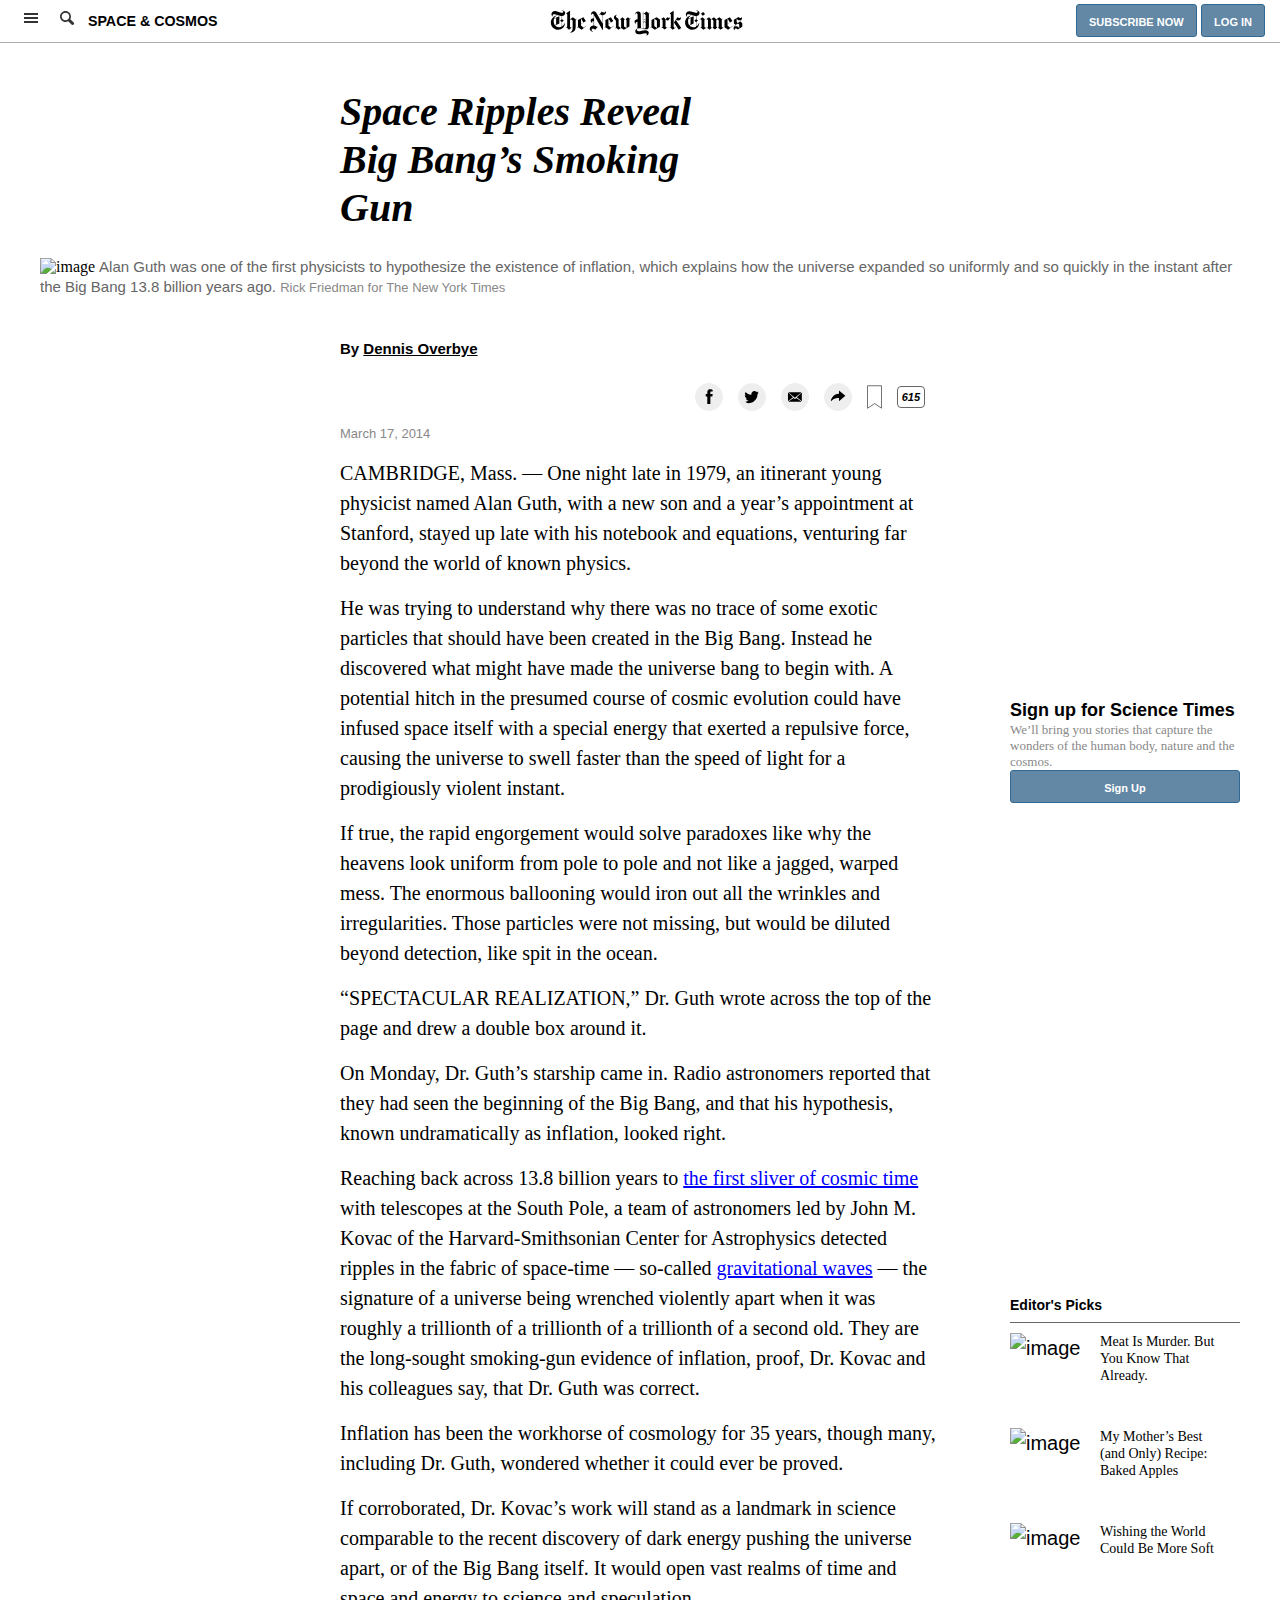
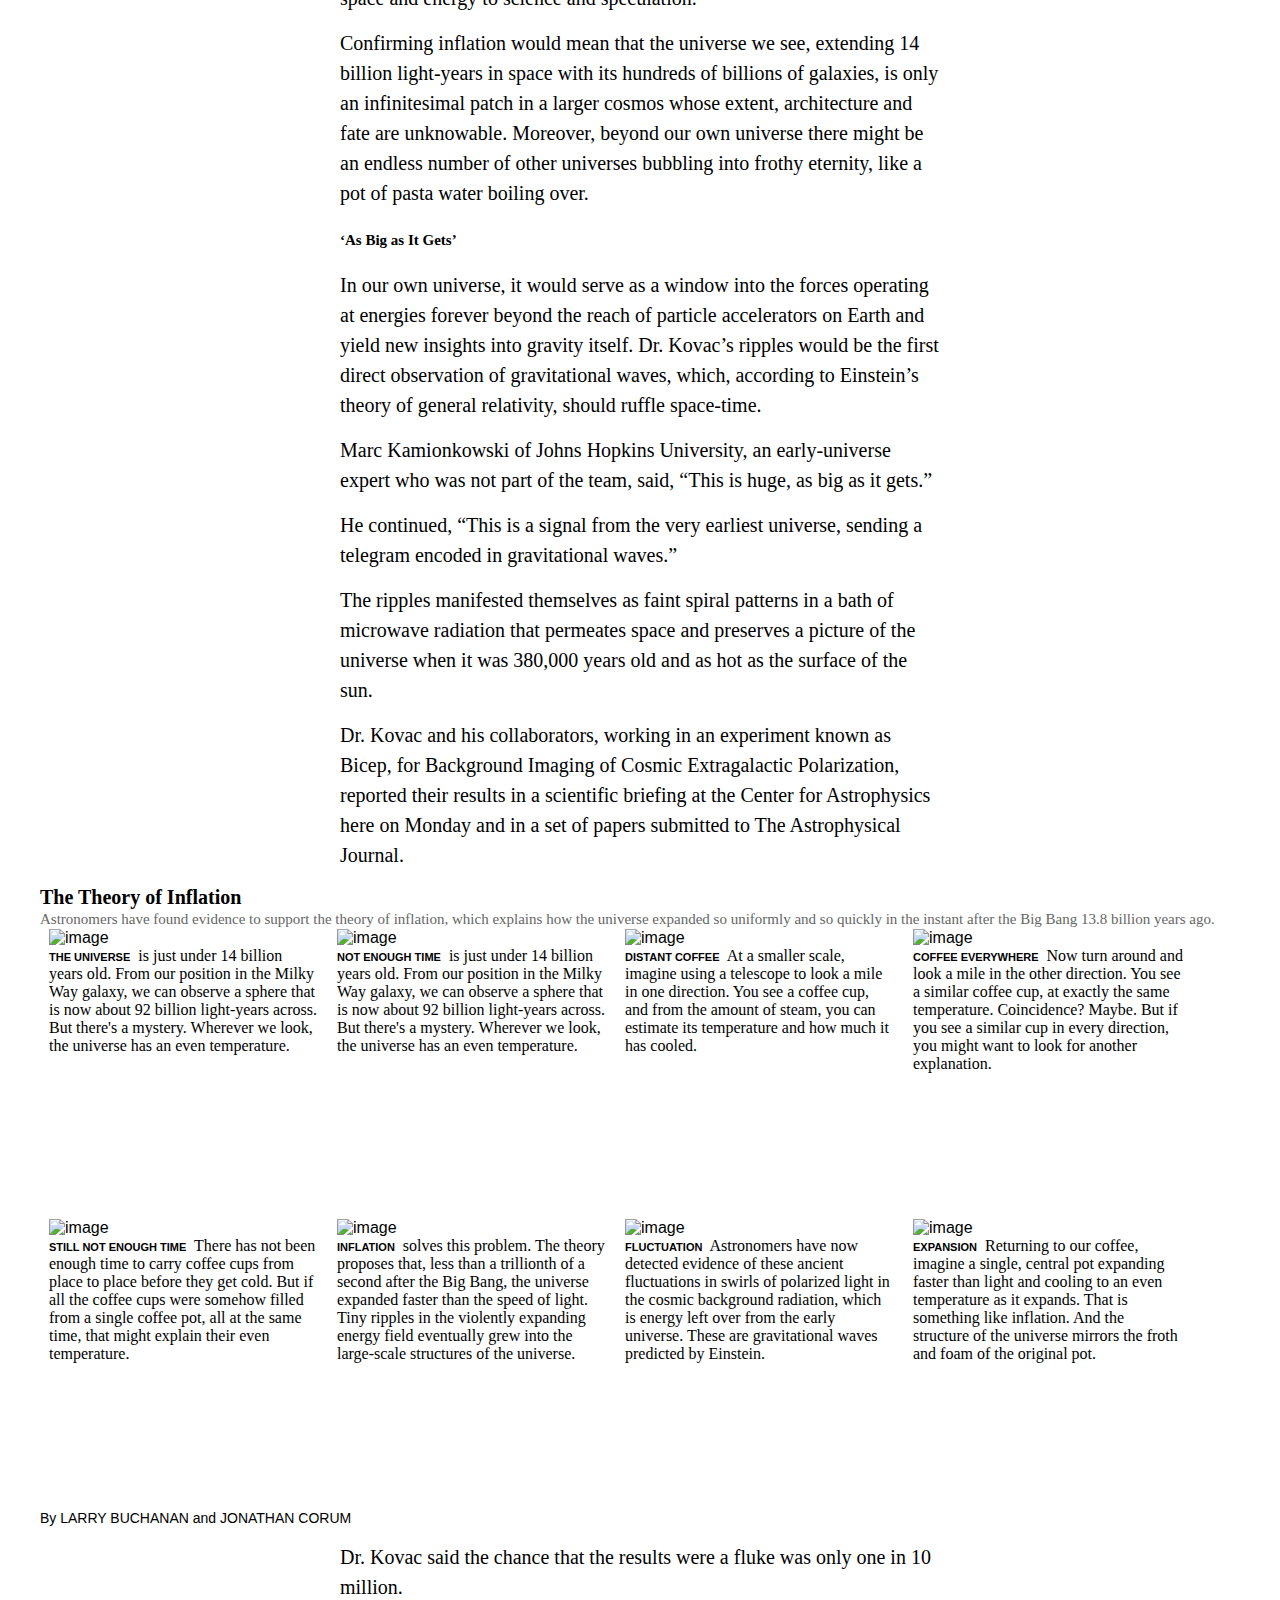
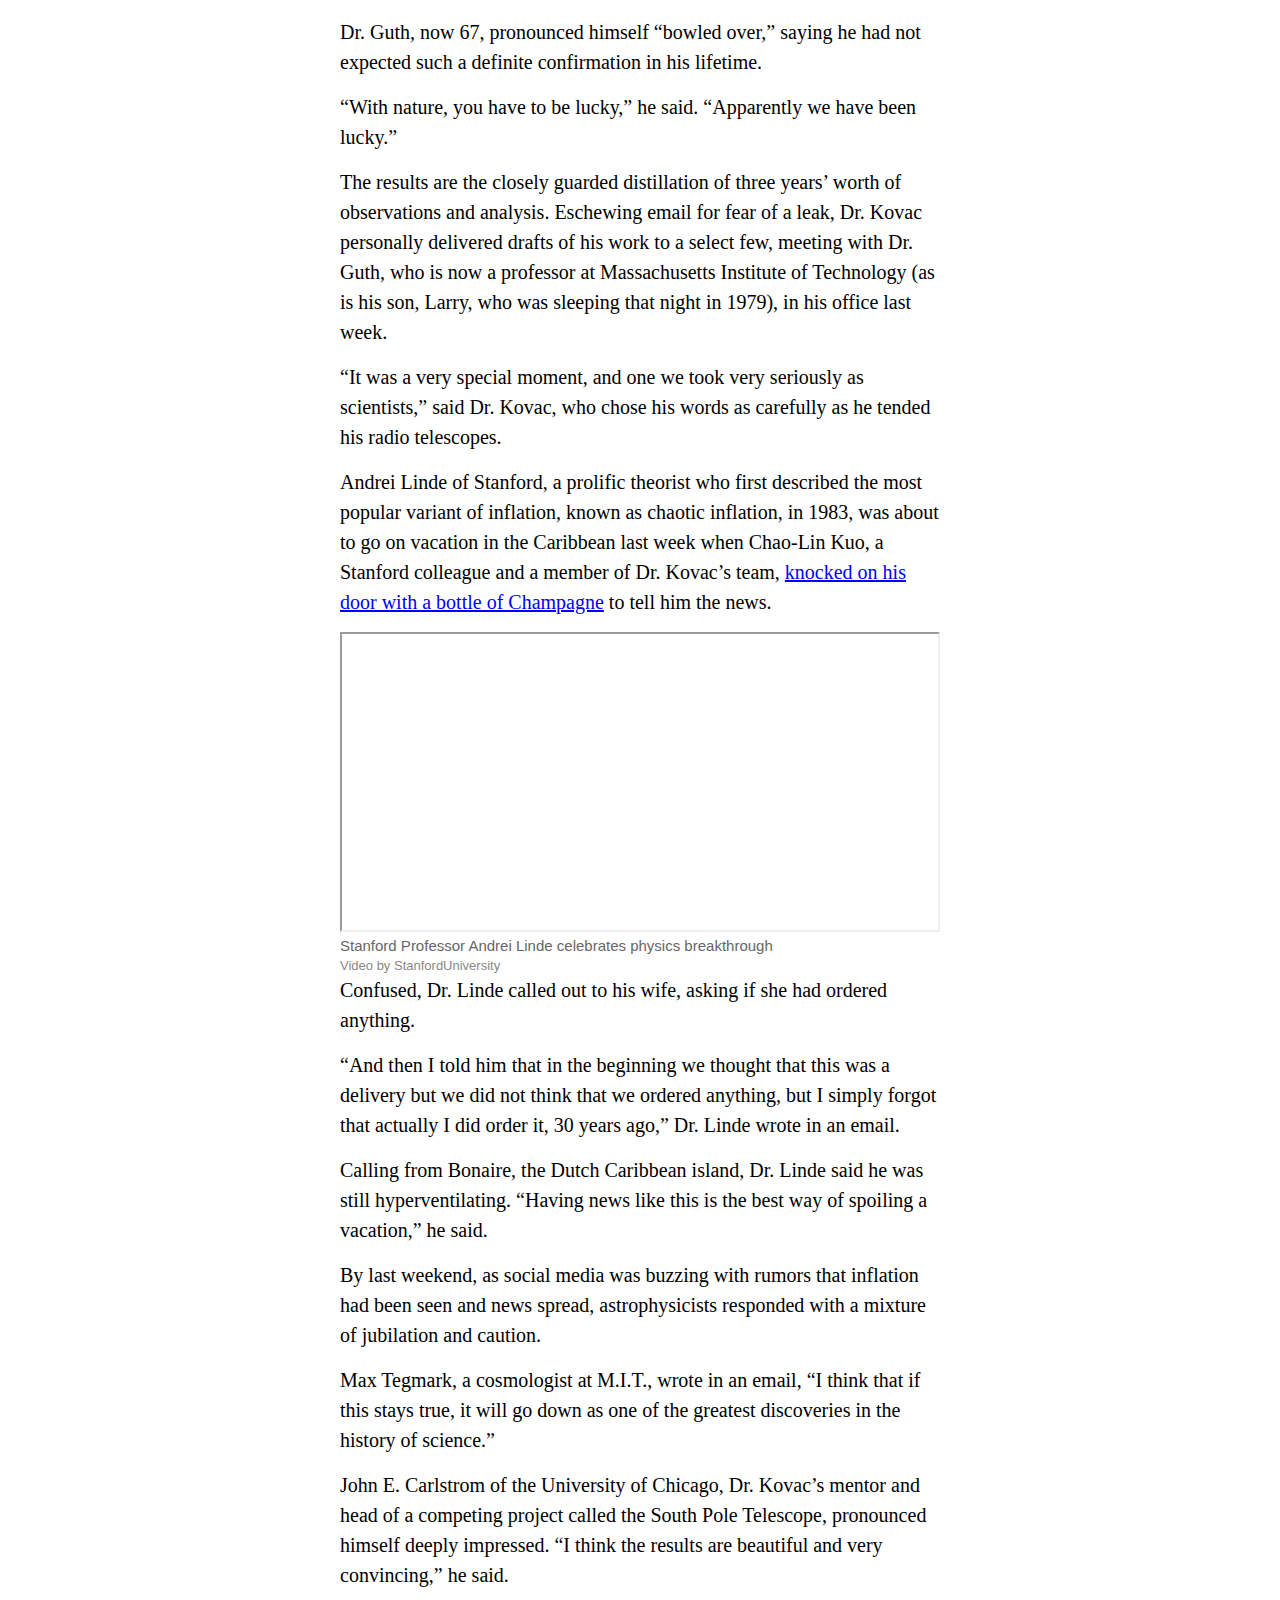
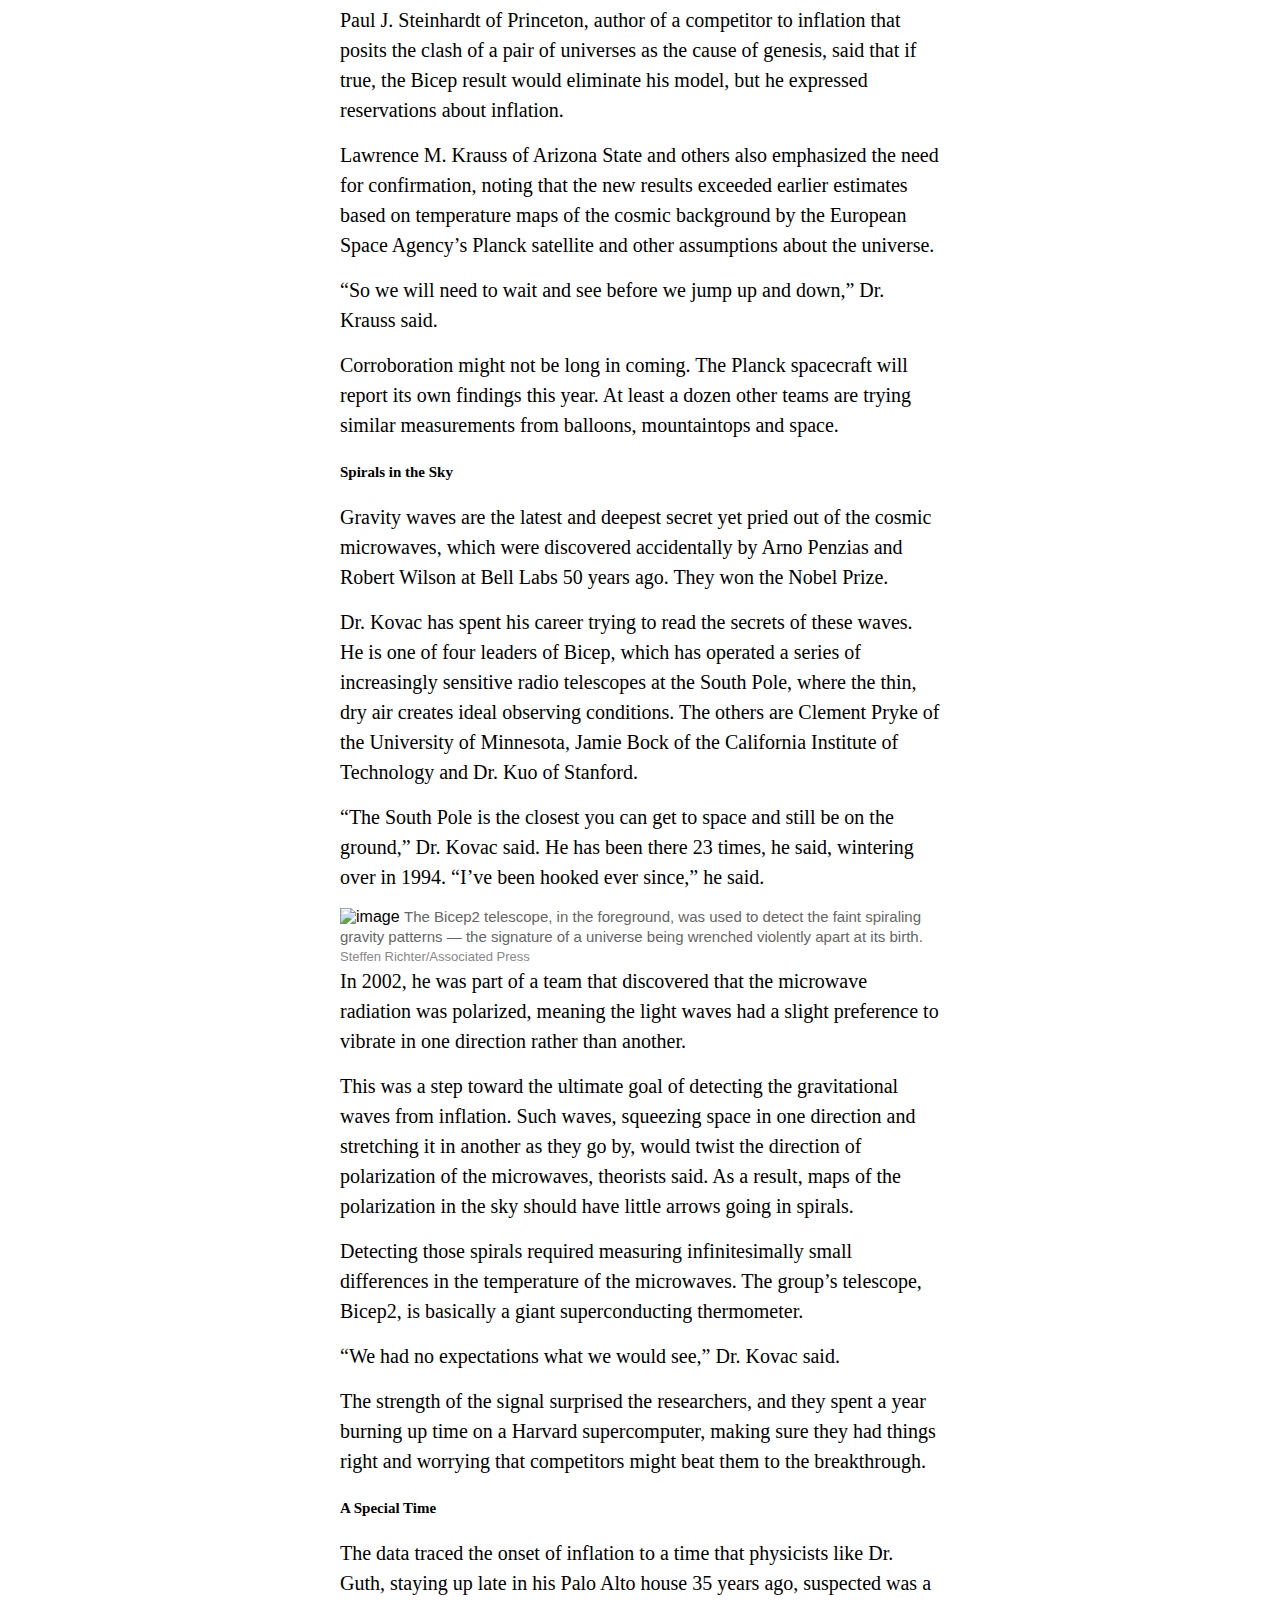
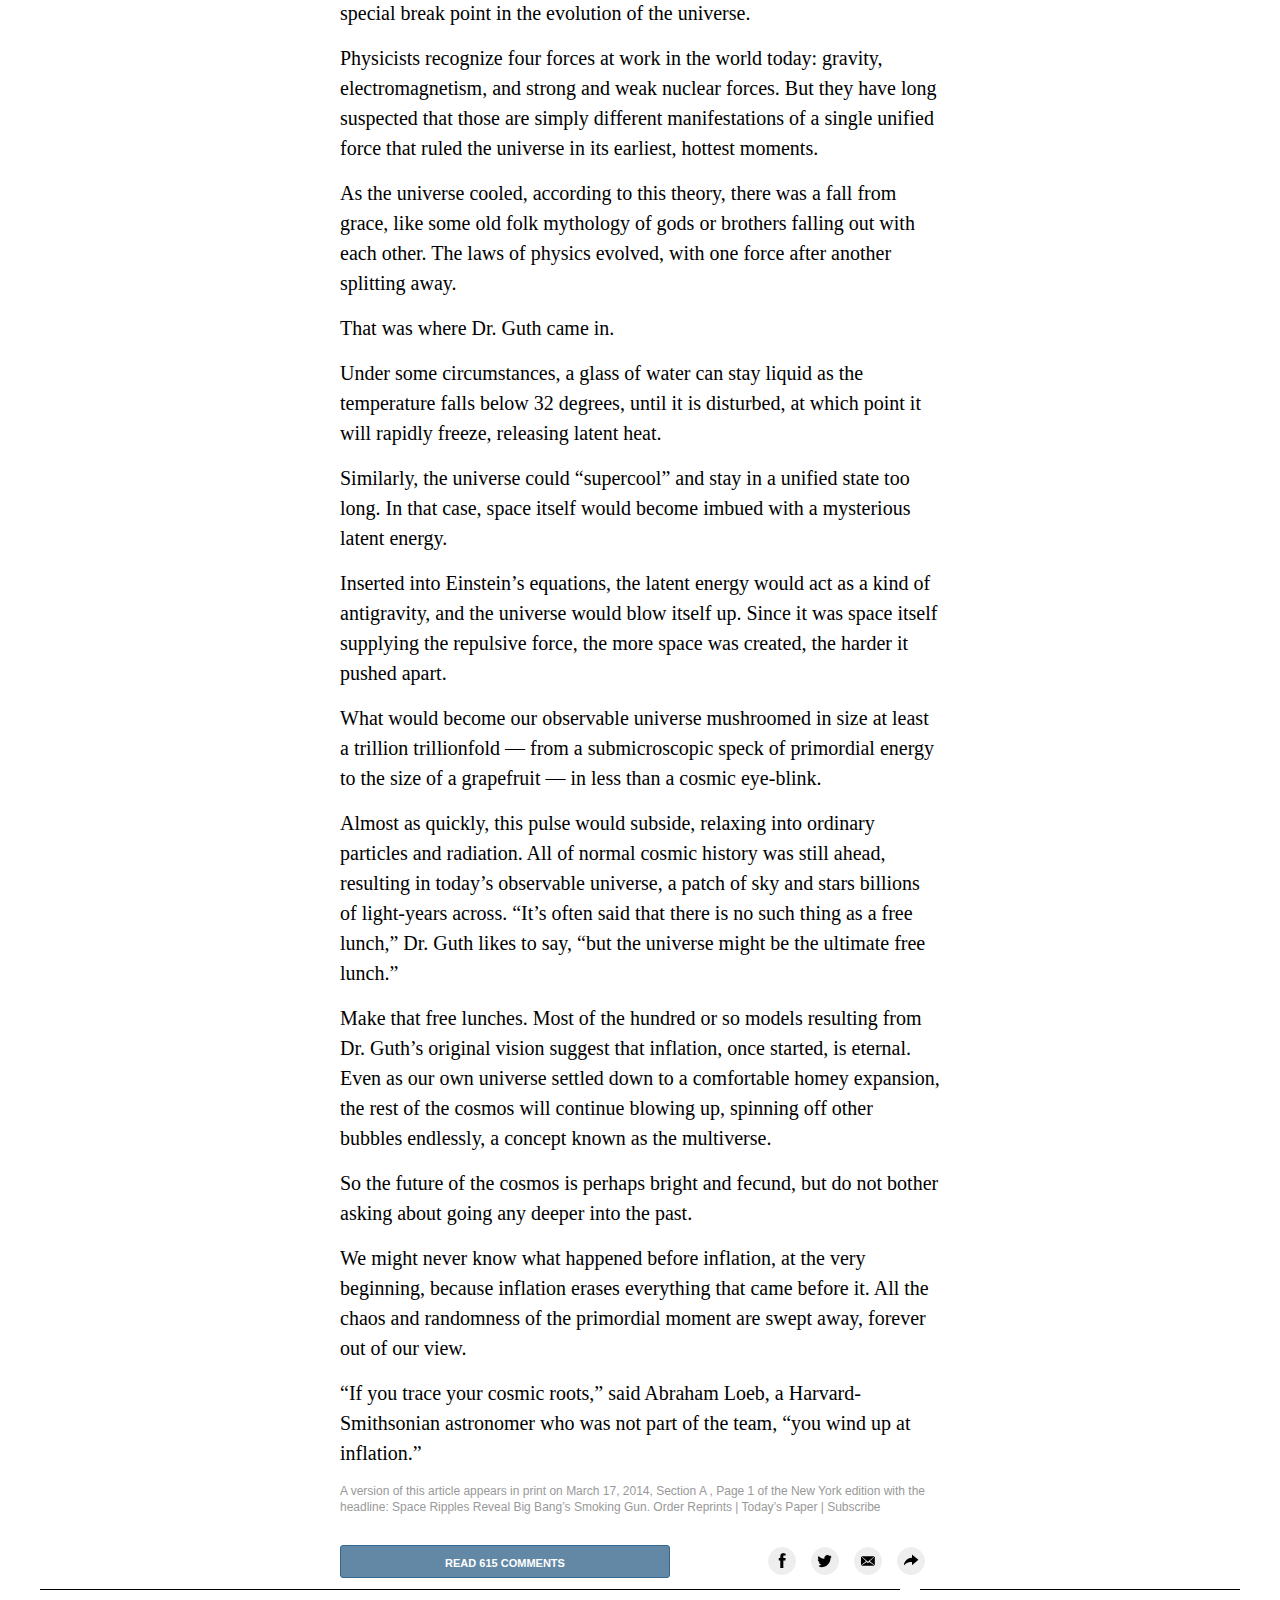
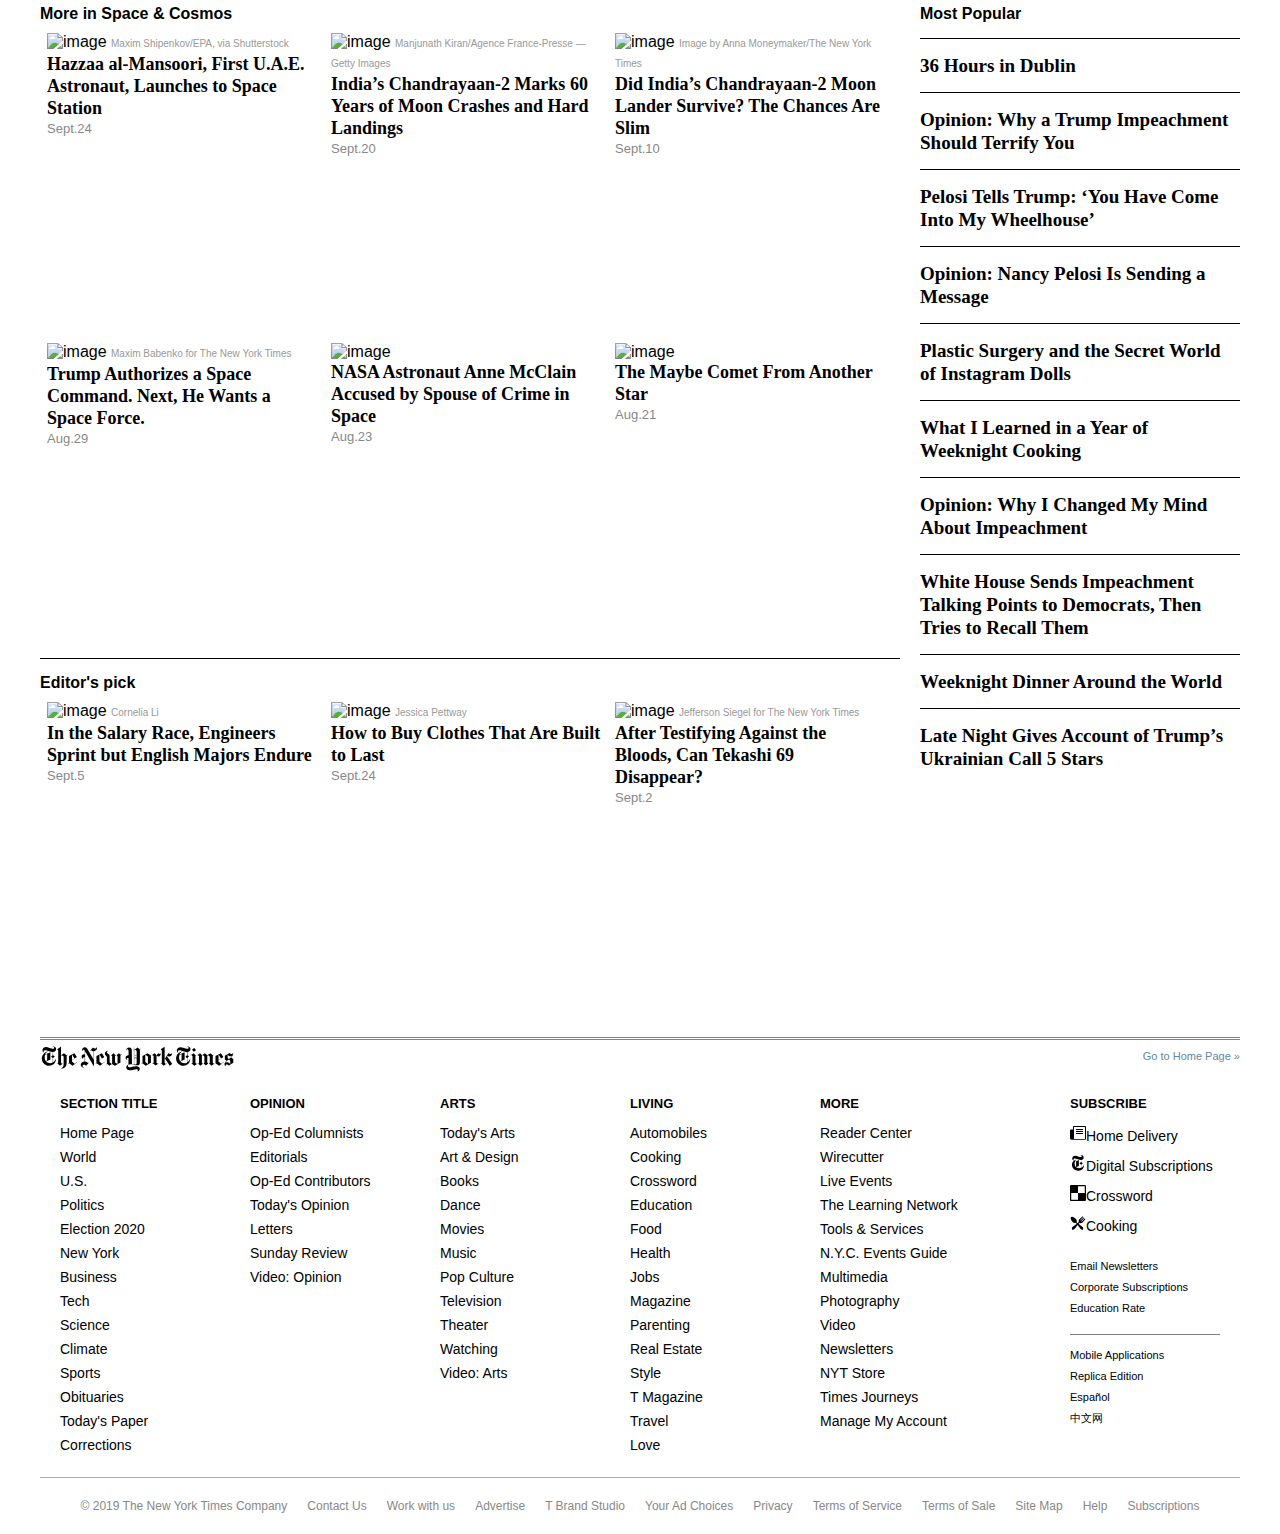
==== commit 9564f3a3: "Final updates to the HTML and CSS structure" ====
--- a/index.html
+++ b/index.html
@@ -6,7 +6,7 @@
 	<meta name="viewport" content="width=device-width, initial-scale=1.0" />
 	<meta http-equiv="X-UA-Compatible" content="ie=edge" />
 	<link rel="stylesheet" href="style.css" />
-	<title>New York Times</title>
+	<title>Space Ripples Reveal Big Bang’s Smoking Gun - The New York Times</title>
 </head>
 
 <body>
@@ -42,16 +42,13 @@
 				<div class="nav-group float-right">
 					<!-- Login button  -->
 					<div class="navbar-block float-right">
-						<a>
-							<button>
-								SUBSCRIBE NOW
-							</button>
-						</a>
-						<a>
-							<button>
-								LOG IN
-							</button>
-						</a>
+						<button>
+							SUBSCRIBE NOW
+						</button>
+					
+						<button>
+							LOG IN
+						</button>
 					</div>
 				</div>
 
@@ -78,11 +75,11 @@
 
 			<header class="margin-vertical-image-title">
 				<!-- Article image title  -->
-				<div>
+				<section>
 					<img class="article-image"
 						src="https://static01.nyt.com/images/2014/03/18/science/space/18cosmos/18cosmos-articleLarge.jpg?quality=90&auto=webp"
-						alt="" srcset="" />
-					<figcaption class="article-important-width title-image-margin">
+						alt="image"  />
+					<span class="figcaption">
 						<span class="image-caption">
 							Alan Guth was one of the first physicists to
 							hypothesize the existence of inflation, which
@@ -93,8 +90,8 @@
 						<span class="image-source">
 							Rick Friedman for The New York Times
 						</span>
-					</figcaption>
-				</div>
+					</span>
+				</section>
 			</header>
 
 
@@ -121,11 +118,9 @@
 						<li class="social-icons">
 							<ul class="fix-float-size">
 								<li class="margin-top-4px">
-									<a href="">
-										<button type="button" class="remove-style">
-											<i  class="square-icon"
-											>615</i></button>
-									</a>
+									<button type="button" class="remove-style">
+										<i  class="square-icon"
+										>615</i></button>
 								</li>
 
 								<li class="margin-top-2px">
@@ -241,20 +236,20 @@
 								<article class="aside-box-width aside-box-height">
 									<img class="float-left aside-image-box"
 										src="https://static01.nyt.com/images/2019/09/16/books/review/Bittman1/Bittman1-square640.jpg?quality=75&auto=webp&disable=upscale&width=350"
-										alt="">
+										alt="image">
 									<h3 class="float-left aside-text-box">Meat Is Murder. But You Know That Already.</h3>
 								</article>
 								<article class="aside-box-width aside-box-height">
 									<img class="float-left aside-image-box"
 										src="https://static01.nyt.com/images/2019/09/21/magazine/22mag-eat/22mag-eat-square640.jpg?quality=75&auto=webp&disable=upscale&width=350"
-										alt="">
+										alt="image">
 									<h3 class="float-left aside-text-box">My Mother’s Best (and Only) Recipe: Baked Apples
 									</h3>
 								</article>
 								<article class="aside-box-width aside-box-height">
 									<img class="float-left aside-image-box"
 										src="https://static01.nyt.com/images/2019/09/22/fashion/22MODERNLOVE/22MODERNLOVE-square640.jpg?quality=75&auto=webp&disable=upscale&width=350"
-										alt="">
+										alt="image">
 									<h3 class="float-left aside-text-box">Wishing the World Could Be More Soft
 									</h3>
 								</article>
@@ -314,11 +309,11 @@
 						</div>
 
 					</div>
+				</section>
 			</div>
-
 			<!-- Group 2 important -->
 			<!-- Image   -->
-			<div class="position-relative">
+			<div class="position-relative margin-bottom-15px">
 				<div>
 					<h1 class="image-title ">
 						The Theory of Inflation
@@ -335,34 +330,34 @@
 				<div class="margin-center fix-float-size images-margin">
 
 					<div class="image-related float-left">
-						<img class="inflation-images" src="../images/inflation1.png" alt="" srcset="" />
+						<img class="inflation-images" src="../images/inflation1.png" alt="image"  />
 						<p><span class="infographic-title">THE UNIVERSE</span>&nbsp; is just under 14 billion years old.
 							From our position in the Milky Way galaxy, we can observe a sphere that is now about
 							92 billion light-years across. But there's a mystery. Wherever we look, the universe has an
 							even temperature.</p>
 					</div>
 					<div class="image-related  float-left">
-						<img class="inflation-images" src="../images/inflation2.png" alt="" srcset="" />
+						<img class="inflation-images" src="../images/inflation2.png" alt="image"  />
 						<p><span class="infographic-title">NOT ENOUGH TIME</span>&nbsp; is just under 14 billion years
 							old. From our position in the Milky Way galaxy, we can observe a sphere that is now about
 							92 billion light-years across. But there's a mystery. Wherever we look, the universe has an
 							even temperature.</p>
 					</div>
 					<div class="image-related float-left">
-						<img class="inflation-images" src="../images/inflation3.png" alt="" srcset="" />
+						<img class="inflation-images" src="../images/inflation3.png" alt="image"  />
 						<p><span class="infographic-title">DISTANT COFFEE</span>&nbsp; At a smaller scale, imagine using
 							a telescope to look a mile in one direction. You see a coffee cup, and from the amount
 							of steam, you can estimate its temperature and how much it has cooled.</p>
 					</div>
 					<div class="image-related float-left">
-						<img class="inflation-images" src="../images/inflation4.png" alt="" srcset="" />
+						<img class="inflation-images" src="../images/inflation4.png" alt="image"  />
 						<p><span class="infographic-title">COFFEE EVERYWHERE</span>&nbsp; Now turn around and look a
 							mile in the other direction. You see a similar coffee cup, at exactly the same temperature.
 							Coincidence? Maybe. But if you see a similar cup in every direction, you might want to look
 							for another explanation.</p>
 					</div>
 					<div class="image-related  float-left">
-						<img class="inflation-images" src="../images/inflation5.png" alt="" srcset="" />
+						<img class="inflation-images" src="../images/inflation5.png" alt="image"  />
 						<p><span class="infographic-title">STILL NOT ENOUGH TIME</span>&nbsp; There has not been enough
 							time to carry coffee cups from place to place before they get cold. But if all the coffee
 							cups
@@ -370,7 +365,7 @@
 							even temperature.</p>
 					</div>
 					<div class="image-related float-left">
-						<img class="inflation-images" src="../images/inflation6.png" alt="" srcset="" />
+						<img class="inflation-images" src="../images/inflation6.png" alt="image"  />
 						<p><span class="infographic-title">INFLATION</span>&nbsp; solves this problem. The theory
 							proposes that, less than a trillionth of a second after the Big Bang, the universe
 							expanded faster than the speed of light. Tiny ripples in the violently expanding energy
@@ -378,7 +373,7 @@
 							large-scale structures of the universe.</p>
 					</div>
 					<div class="image-related float-left">
-						<img class="inflation-images" src="../images/inflation7.png" alt="" srcset="" />
+						<img class="inflation-images" src="../images/inflation7.png" alt="image"  />
 						<p><span class="infographic-title">FLUCTUATION</span>&nbsp; Astronomers have now detected
 							evidence of these ancient fluctuations in swirls of polarized light in the cosmic
 							background radiation, which is energy left over from the early universe. These are
@@ -386,7 +381,7 @@
 							Einstein.</p>
 					</div>
 					<div class="image-related float-left">
-						<img class="inflation-images" src="../images/inflation8.png" alt="" srcset="" />
+						<img class="inflation-images" src="../images/inflation8.png" alt="image"  />
 						<p><span class="infographic-title">EXPANSION</span>&nbsp; Returning to our coffee, imagine a
 							single, central pot expanding faster than light and cooling to an even temperature as
 							it expands. That is something like inflation. And the structure of the universe mirrors the
@@ -436,20 +431,19 @@
 				<figure class="article-container">
 					<div>
 						<!-- Youtube link  -->
-						<iframe class="video-dimensions" src="https://www.youtube.com/embed/ZlfIVEy_YOA" frameborder="0"
+						<iframe class="video-dimensions" src="https://www.youtube.com/embed/ZlfIVEy_YOA"
 							allow="accelerometer; autoplay; encrypted-media; gyroscope; picture-in-picture"
 							allowfullscreen></iframe>
 					</div>
-					<figcaption>
+					<span  class="figcaption">
 						<span class="image-caption">
 							Stanford Professor Andrei Linde celebrates
 							physics breakthrough
-						</span>
-					</br>
+						</span><br>
 						<span class="image-source">
 							Video by StanfordUniversity
 						</span>
-					</figcaption>
+					</span>
 				</figure>
 				<section class="article-font">
 					<div>
@@ -507,8 +501,8 @@
 				<div class="article-container">
 					<img class="width-fill"
 						src="https://static01.nyt.com/images/2014/03/18/science/space/18cosmos-2/18cosmos-2-superJumbo.jpg?quality=90&auto=webp"
-						alt="" srcset="" />
-					<figcaption>
+						alt="image"  />
+					<span class="figcaption">
 						<span class="image-caption">
 							The Bicep2 telescope, in the foreground, was
 							used to detect the faint spiraling gravity
@@ -518,7 +512,7 @@
 						<span class="image-source">
 							Steffen Richter/Associated Press
 						</span>
-					</figcaption>
+					</span>
 				</div>
 				<section class="article-font">
 					<div>
@@ -594,7 +588,6 @@
 				<!-- spacer  -->
 				<!-- Nineth section with 4 p  -->
 			</div>
-			</section>
 
 			<!-- Article footer  -->
 			<div class="article-content-width margin-center">
@@ -660,7 +653,6 @@
 				</div>
 			</div>
 
-
 		</article>
 	</main>
 	<!-- Related articles and most popular -->
@@ -678,10 +670,10 @@
 					<div class="image-related float-left">
 						<img class="article-image"
 							src="https://static01.nyt.com/images/2019/09/25/science/25ASTRONAUT/25ASTRONAUT-threeByTwoSmallAt2X.jpg?quality=75&auto=webp&disable=upscale"
-							alt="" srcset="" />
-						<figcaption>
+							alt="image"  />
+						<span class="figcaption">
 							Maxim Shipenkov/EPA, via Shutterstock
-						</figcaption>
+						</span>
 						<a href="">
 							<h2>Hazzaa al-Mansoori, First U.A.E. Astronaut, Launches to Space Station</h2>
 						</a>
@@ -690,10 +682,10 @@
 					<div class="image-related  float-left">
 						<img class="article-image"
 							src="https://static01.nyt.com/images/2019/09/06/science/chandrayaan-2-vikram-moon-photos-1567705670981/chandrayaan-2-vikram-moon-photos-1567705670981-threeByTwoSmallAt2X-v3.jpg?quality=75&auto=webp&disable=upscale"
-							alt="" srcset="" />
-						<figcaption>
+							alt="image"  />
+						<span class="figcaption">
 							Manjunath Kiran/Agence France-Presse — Getty Images
-						</figcaption>
+						</span>
 						<a href="">
 							<h2>India’s Chandrayaan-2 Marks 60 Years of Moon Crashes and Hard Landings</h2>
 						</a>
@@ -702,10 +694,10 @@
 					<div class="image-related float-left">
 						<img class="article-image"
 							src="https://static01.nyt.com/images/2019/09/10/science/10INDIAMOON1/10INDIAMOON1-threeByTwoSmallAt2X.jpg?quality=75&auto=webp&disable=upscale"
-							alt="" srcset="" />
-						<figcaption>
+							alt="image"  />
+						<span class="figcaption">
 							Image by Anna Moneymaker/The New York Times
-						</figcaption>
+						</span>
 						<a href="">
 							<h2>Did India’s Chandrayaan-2 Moon Lander Survive? The Chances Are Slim</h2>
 						</a>
@@ -714,10 +706,10 @@
 					<div class="image-related float-left">
 						<img class="article-image"
 							src="https://static01.nyt.com/images/2019/09/01/us/politics/29dc-trumpspace/merlin_159896931_c972697d-1fe8-464c-b31d-06b6d79cbe86-threeByTwoSmallAt2X.jpg?quality=75&auto=webp&disable=upscale"
-							alt="" srcset="" />
-						<figcaption>
+							alt="image"  />
+						<span class="figcaption">
 							Maxim Babenko for The New York Times
-						</figcaption>
+						</span>
 						<a href="">
 							<h2>Trump Authorizes a Space Command. Next, He Wants a Space Force.</h2>
 						</a>
@@ -726,7 +718,7 @@
 					<div class="image-related  float-left">
 						<img class="article-image"
 							src="https://static01.nyt.com/images/2019/08/09/us/00space-crime-maxim/00space-crime-maxim-threeByTwoSmallAt2X.jpg?quality=75&auto=webp&disable=upscale"
-							alt="" srcset="" />
+							alt="image"  />
 
 						<a href="">
 							<h2>NASA Astronaut Anne McClain Accused by Spouse of Crime in Space</h2>
@@ -736,7 +728,7 @@
 					<div class="image-related float-left">
 						<img class="article-image"
 							src="https://static01.nyt.com/images/2019/09/12/science/12COMET/12COMET-threeByTwoSmallAt2X.jpg?quality=75&auto=webp&disable=upscale"
-							alt="" srcset="" />
+							alt="image"  />
 						<a href="">
 							<h2>The Maybe Comet From Another Star</h2>
 						</a>
@@ -765,19 +757,19 @@
 			<!-- Editors pick  -->
 			<div class="float-left fix-float-size related-width  top-border">
 				<section>
-					<h2>
-						<span>Editor's pick</span>
-					</h2>
+					<div class="font-bold">
+						Editor's pick
+					</div>
 				</section>
 				<!-- Editors pick 1 -->
 
 				<div class="image-related float-left">
 					<img class="article-image"
 						src="https://static01.nyt.com/images/2019/09/22/business/20View-illo/20View-illo-threeByTwoSmallAt2X.jpg?quality=75&auto=webp&disable=upscale"
-						alt="" srcset="" />
-					<figcaption>
+						alt="image"  />
+					<span class="figcaption">
 						Cornelia Li
-					</figcaption>
+					</span>
 					<a href="">
 						<h2>In the Salary Race, Engineers Sprint but English Majors Endure</h2>
 					</a>
@@ -787,10 +779,10 @@
 				<div class="image-related float-left">
 					<img class="article-image"
 						src="https://static01.nyt.com/images/2019/09/25/world/25cli-clothes-still-promo/25cli-clothes-still-promo-threeByTwoSmallAt2X-v3.jpg?quality=75&auto=webp&disable=upscale"
-						alt="" srcset="" />
-					<figcaption>
+						alt="image"  />
+					<span class="figcaption">
 						Jessica Pettway
-					</figcaption>
+					</span>
 					<a href="">
 						<h2>How to Buy Clothes That Are Built to Last</h2>
 					</a>
@@ -800,10 +792,10 @@
 				<div class="image-related float-left">
 					<img class="article-image"
 						src="https://static01.nyt.com/images/2019/09/22/nyregion/22Tekashi/22Tekashi-threeByTwoSmallAt2X-v3.jpg?quality=75&auto=webp&disable=upscale"
-						alt="" srcset="" />
-					<figcaption>
+						alt="image"  />
+					<span class="figcaption">
 						Jefferson Siegel for The New York Times
-					</figcaption>
+					</span>
 					<a href="">
 						<h2>After Testifying Against the Bloods, Can Tekashi 69 Disappear?</h2>
 					</a>
@@ -820,9 +812,10 @@
 	<!-- Bottom Navbar -->
 
 	<nav>
-		<div class=" margin-center article-important-width fix-float-size">
+		<div class="navbar-decoration padding-bottom-20px margin-center article-important-width fix-float-size">
 			<!-- navbar header -->
-			<header>
+			<header class="bottom-page-margin margin-top-20px">
+				<div class="other-links navbar-margin float-right"><a class="goback-color-font" href="/">Go to Home Page »</a></div>
 				<a href=""><svg xmlns="http://www.w3.org/2000/svg" class="top-logo-dimension" viewBox="0 0 184 25"
 						fill="#000">
 						<path
@@ -832,7 +825,7 @@
 			</header>
 
 			<!-- navbar sections -->
-			<div class="footer-links">
+			<div class="footer-links margin-top-20px">
 				<!-- Navbar section #1 -->
 				<section class="float-left">
 					<h3>Section title</h3>
@@ -875,15 +868,6 @@
 						</li>
 						<li>
 							<a href="https://www.nytimes.com/section/obituaries">obituaries</a>
-						</li>
-						<li>
-							<a href="https://www.nytimes.com/section/upshot">the upshot</a>
-						</li>
-						<li>
-							<a href="https://www.nytimes.com/es/">Español</a>
-						</li>
-						<li>
-							<a href="https://cn.nytimes.com/">中文网</a>
 						</li>
 						<li>
 							<a href="https://www.nytimes.com/section/todayspaper">today's paper</a>
@@ -967,7 +951,7 @@
 					</ul>
 				</section>
 				<!-- Subscribe section -->
-				<section class="float-left">
+				<section class="float-right subscribe-footer">
 					<h3>SUBSCRIBE</h3>
 
 					<!-- Bigger subscriptions -->
@@ -1025,7 +1009,7 @@
 						<li><a href="https://www.nytimes.com/educationleftnav">education rate</a></li>
 					</ul>
 					<!-- Normal subscriptions #2 -->
-					<ul class="other-links">
+					<ul class="subscribe-border other-links">
 						<li><a href="https://www.nytimes.com/services/mobile/index.html">mobile applications</a></li>
 						<li><a href="http://eedition.nytimes.com/cgi-bin/signup.cgi?cc=37FYY">replica edition</a></li>
 						<li><a href="https://www.nytimes.com/es/">Español</a></li>
@@ -1038,10 +1022,10 @@
 
 	<!-- Website footer -->
 	<footer>
-		<nav class="fix-float-size margin-center fit-content">
+		<nav class="fix-float-size padding-bottom-20px padding-sides-10px margin-center fit-content">
 			<!-- Site horizontal sections -->
 
-			<ul class="footer-ul article-footer custom-footer-font">
+			<ul class="grey-color-font margin-top-20px footer-ul article-footer custom-footer-font">
 				<!-- Copyright text -->
 				<li>
 					<a href="#">© 2019 The New York Times Company</a>
--- a/style.css
+++ b/style.css
@@ -1,537 +1,542 @@
 /* CCS reset */
 
-/* 
-.left{
-    background: blue
-}
-
-.center{
-    background: yellow
-}
-
-.right{
-    background: red
-} */
-
-/* 
-Fonts:
-
-font-family: nyt-cheltenham,georgia,'times new roman',times,serif;
-font-family: nyt-imperial,georgia,'times new roman',times,serif;
-font-family: nyt-franklin,helvetica,arial,sans-serif; 
-*/
-
-
 * {
-    box-sizing: border-box;
-    padding: 0;
-    margin: 0;
-    text-decoration: none;
-    /* border: 1px solid #000; */
-}
-
-figure figcaption{
-    margin-top: 10px;
-}
-
-ul li{
-    list-style: none;
-}
-
-p, h1, h3 {
-    font-family: nyt-imperial,georgia,'times new roman',times,serif;
-}
-
-h1{
-    font-style: italic;
-    font-size: 40px;
-    line-height: 3rem;
-    font-weight: 700;
-}
-
-a{
-    text-decoration: none;
-    color: #000;
+  box-sizing: border-box;
+  padding: 0;
+  margin: 0;
+  text-decoration: none;
+  /* border: 1px solid #000; */
+}
+
+figure .figcaption {
+  margin-top: 10px;
+}
+
+ul li {
+  list-style: none;
+}
+
+p,
+h1,
+h3 {
+  font-family: nyt-imperial, georgia, "times new roman", times, serif;
+}
+
+h1 {
+  font-style: italic;
+  font-size: 40px;
+  line-height: 3rem;
+  font-weight: 700;
+}
+
+a {
+  text-decoration: none;
+  color: #000;
 }
 
 button {
-    cursor: pointer;
-    padding: 11px 12px 8px;
-    transition: ease 0.6s;
-    background-color: #6288a5;
-    border: 1px solid #326891;
-    border-radius: 3px;
-    color: #fff;
-    font-size: 11px;
-    font-weight: 700;
-}
-
-.top-border{
-    border-top: 1px solid #000;
-    padding: 15px 0;
-
-}
-
-.bottom-button{
-    width: 330px;
-}
-
-.article-container figcaption{
-    margin-bottom: 10px;
-}
-
-.position-relative{
-    position: relative;
-}
-
-.image-title{
-    font-style: normal;
-    font-size: 1.25rem;
-    line-height: 1.5rem;
-}
-
-.gallery-title-padding{
-    
-}
-
-
-
-.inflation-text-margin{
-
-}
-
-.inflation-images{
-    width: 100%;
-    max-height: 140px;
-}
-
-.inflation-text{
-    position: absolute;
-    width: 228px;
-    top: -200px;
-}
-
-.most-popular-menu a{
-    color: inherit;
-    text-decoration: none;
-    font-family: nyt-cheltenham,georgia,'times new roman',times,serif;
-    font-weight: 600;
-}
-
-.related-articles h2{
-    font-size: 1.125rem;
-    font-family: nyt-cheltenham, georgia, "times new roman", times, serif;
-    text-decoration: none;
-    color: #000;
-    line-height: 22px;
-    text-size-adjust: 100%;
-}
-
-.remove-style{
-    background-color: transparent;
-    border: 0px;
-    color: #000;
-    padding: 0;
-}
-
-.square-icon{
-    min-width: 26px;
-    min-height: 14px;
-    width: auto;
-    background: transparent;
-    border-width: 1px;
-    border-style: solid;
-    border-color: rgb(102, 102, 102);
-    border-image: initial;
-    border-radius: 4px;
-    padding: 4px;
-}
-
-h2, div, span, .author, .custom-footer-font{
-    font-family: nyt-franklin,helvetica,arial,sans-serif;
-}
-
-footer .footer-ul li{
-    float: left;
-}
-
-.social-icons li{
-    float: right;
-    color: #999;
-    margin-right: 15px;
-    padding: 10px 0;
-}
-.social-icons-circle{
-    background-color: #eee;
-    border: 1px #eee solid;
-    border-radius: 100%;
-    box-sizing: content-box;
-    padding: 5px;
-}
-
-.inline-block{
-    display: inline-block;
-}
-.navbar-container{
-    min-width: fit-content;
-    min-height: fit-content;
-}
-
-.fix-float-size{
-    overflow: hidden;
-}
-
-.most-popular-width li{
-    font-size: 1.1875rem;
-    line-height: 1.4375rem;
-    padding: 15px 0;
-    border-top: 1px solid #000;
+  cursor: pointer;
+  padding: 11px 12px 8px;
+  transition: ease 0.6s;
+  background-color: #6288a5;
+  border: 1px solid #326891;
+  border-radius: 3px;
+  color: #fff;
+  font-size: 11px;
+  font-weight: 700;
+}
+
+.top-border {
+  border-top: 1px solid #000;
+  padding: 15px 0;
+}
+
+.bottom-button {
+  width: 330px;
+}
+
+.article-container .figcaption {
+  margin-bottom: 10px;
+}
+
+.article-container .figcaption {
+  margin-bottom: 10px;
+}
+
+.position-relative {
+  position: relative;
+}
+
+.image-title {
+  font-style: normal;
+  font-size: 1.25rem;
+  line-height: 1.5rem;
+}
+
+.inflation-images {
+  width: 100%;
+  max-height: 140px;
+}
+
+.inflation-text {
+  position: absolute;
+  width: 228px;
+  top: -200px;
+}
+
+.most-popular-menu a {
+  color: inherit;
+  text-decoration: none;
+  font-family: nyt-cheltenham, georgia, "times new roman", times, serif;
+  font-weight: 600;
+}
+
+.related-articles h2 {
+  font-size: 1.125rem;
+  font-family: nyt-cheltenham, georgia, "times new roman", times, serif;
+  text-decoration: none;
+  color: #000;
+  line-height: 22px;
+  text-size-adjust: 100%;
+}
+
+.remove-style {
+  background-color: transparent;
+  border: 0px;
+  color: #000;
+  padding: 0;
+}
+
+.square-icon {
+  min-width: 26px;
+  min-height: 14px;
+  width: auto;
+  background: transparent;
+  border-width: 1px;
+  border-style: solid;
+  border-color: rgb(102, 102, 102);
+  border-image: initial;
+  border-radius: 4px;
+  padding: 4px;
+}
+
+h2,
+div,
+span,
+.author,
+.custom-footer-font {
+  font-family: nyt-franklin, helvetica, arial, sans-serif;
+}
+
+footer .footer-ul li {
+  float: left;
+}
+
+.social-icons li {
+  float: right;
+  color: #999;
+  margin-right: 15px;
+  padding: 10px 0;
+}
+.social-icons-circle {
+  background-color: #eee;
+  border: 1px #eee solid;
+  border-radius: 100%;
+  box-sizing: content-box;
+  padding: 5px;
+}
+
+.inline-block {
+  display: inline-block;
+}
+.navbar-container {
+  min-width: fit-content;
+  min-height: fit-content;
+}
+
+.fix-float-size {
+  overflow: hidden;
+}
+
+.most-popular-width li {
+  font-size: 1.1875rem;
+  line-height: 1.4375rem;
+  padding: 15px 0;
+  border-top: 1px solid #000;
 }
 
 /* Fonts */
-.author  a, strong{
-    color: #000 !important;
-    font-size: 15px;
-}
-
-.custom-author-font{
-    font-size: .875rem;
-    font-weight: 500;
-    line-height: 1.125rem;
+
+.goback-color-font {
+  color: rgb(98, 136, 165);
+}
+
+.grey-color-font a {
+  color: #888;
+}
+
+.author a,
+strong {
+  color: #000 !important;
+  font-size: 15px;
+}
+
+.custom-author-font {
+  font-size: 0.875rem;
+  font-weight: 500;
+  line-height: 1.125rem;
 }
 
 .image-caption {
-    font-size: 0.9375rem;
-    line-height: 1.25rem;
-    color: #666;
-}
-
-.related-articles span{
-    font-size: 0.8125rem;
-    line-height: 1.125rem;
-    color: #888
-}
-
-.related-articles figcaption{
-    font-size: 0.625rem;
-    
-    color: rgb(153, 153, 153);
-    width:100%;
-    text-align: end;
-    margin: 4px 0;
-}
-
-.image-source, .date {
-    font-size: 0.8125rem;
-    line-height: 1.125rem;
-    color: #888
+  font-size: 0.9375rem;
+  line-height: 1.25rem;
+  color: #666;
+}
+
+.related-articles span {
+  font-size: 0.8125rem;
+  line-height: 1.125rem;
+  color: #888;
+}
+
+.related-articles .figcaption {
+  font-size: 0.625rem;
+
+  color: rgb(153, 153, 153);
+  width: 100%;
+  text-align: end;
+  margin: 4px 0;
+}
+
+.image-source,
+.date {
+  font-size: 0.8125rem;
+  line-height: 1.125rem;
+  color: #888;
 }
 
 .aside-title {
-    font-size: 1.125rem;
-    line-height: 1.5rem;
-}
-
-
-
-
-.article-font{
-    font-size: 1.25rem;
-    line-height: 1.875rem;
-}
-
-.infographic-title{
-    font-size: 11px;
-    font-weight: bold;
-}
-
-.images-margin > .image-related{
-    margin: 0 9px;
-
+  font-size: 1.125rem;
+  line-height: 1.5rem;
+}
+
+.article-font {
+  font-size: 1.25rem;
+  line-height: 1.875rem;
+}
+
+.infographic-title {
+  font-size: 11px;
+  font-weight: bold;
+}
+
+.images-margin > .image-related {
+  margin: 0 9px;
 }
 
 .editors-pick-font {
-    font-size: 14px;
-    line-height: 14px;
-    border-bottom: 1px solid #666;
-    padding-bottom: 10px;
-}
-
-.footer-links a{
-    font-size: 14px;
-    cursor: pointer;
-    height: 23px;
-    line-height: 16px;
-}
-
-.footer-links h3{
-    font-family: nyt-franklin,helvetica,arial,sans-serif;
-    text-transform: uppercase;
-    font-size: 13px;
-    height: 25px;
-    line-height: 15px;
+  font-size: 14px;
+  line-height: 14px;
+  border-bottom: 1px solid #666;
+  padding-bottom: 10px;
+}
+
+.footer-links a {
+  font-size: 14px;
+  text-transform: capitalize;
+  cursor: pointer;
+  height: 23px;
+  line-height: 24px;
+}
+
+.subscribe-footer a {
+  line-height: 30px;
+}
+
+.subscribe-footer ul {
+  margin-bottom: 15px;
+}
+
+.footer-links h3 {
+  font-family: nyt-franklin, helvetica, arial, sans-serif;
+  text-transform: uppercase;
+  font-size: 13px;
+  height: 25px;
+  line-height: 15px;
 }
 
 .article-container a {
-    text-decoration: underline;
-    color: blue;
-    cursor: pointer;
+  text-decoration: underline;
+  color: blue;
+  cursor: pointer;
 }
 
 .other-links a {
-    font-size: 11px;
-    height: 23px;
-    cursor: pointer;
-    line-height: 21px;
+  font-size: 11px;
+  height: 23px;
+  cursor: pointer;
+  line-height: 21px;
 }
 
 .navbar-block a {
-    line-height: 19px;
-    font-size: 14.25px;
-    font-weight: 700;
+  line-height: 19px;
+  font-size: 14.25px;
+  font-weight: 700;
 }
 
 /* Asides */
 
-.aside-editors article{
-    margin-top:10px;
-}
-
-.aside-editors h3{
-    margin-left: 10px;
+.aside-editors article {
+  margin-top: 10px;
+}
+
+.aside-editors h3 {
+  margin-left: 10px;
 }
 
 .aside-box-width > h3 {
-    font-size: 14px;
-    line-height: 17px;
-    font-weight: 500;
-}
-
-.aside-content{
-    font-size: 0.8125rem;
-    line-height: 1rem;
-    color: #888
-}
-
+  font-size: 14px;
+  line-height: 17px;
+  font-weight: 500;
+}
+
+.aside-content {
+  font-size: 0.8125rem;
+  line-height: 1rem;
+  color: #888;
+}
 
 /* article footer and comments font  */
 
 .article-footer {
-    font-size: 0.75rem;
-    line-height: 1rem;
-    color: #999;
-    margin-bottom: 30px;
-}
-
-.font-bold{
-    font-weight: bold;
+  font-size: 0.75rem;
+  line-height: 1rem;
+  color: #999;
+  margin-bottom: 30px;
+}
+
+.font-bold {
+  font-weight: bold;
 }
 
 /* images and icons dimension */
 
-.top-logo-dimension{
-    width: 195px;
-    height: 26px;
-    margin: 6px auto 0;
-}
-
-.icons-dimension{
-    width: 16px;
-    height: 16px;
-}
-
-.bookmark-dimension{
-    width: 15px;
-    height: 24px;
-}
-
-.video-dimensions{
-    width: -webkit-fill-available;
-    height: 300px;
-}
-.article-container{
-    max-width: 600px;
-    margin: 0 auto;
+.top-logo-dimension {
+  width: 195px;
+  height: 26px;
+  margin: 6px auto 0;
+}
+
+.icons-dimension {
+  width: 16px;
+  height: 16px;
+}
+
+.bookmark-dimension {
+  width: 15px;
+  height: 24px;
+}
+
+.video-dimensions {
+  width: -webkit-fill-available;
+  height: 300px;
+}
+.article-container {
+  max-width: 600px;
+  margin: 0 auto;
 }
 
 /* Width rules  */
 
 .nav-group {
-    min-width: fit-content;
+  min-width: fit-content;
 }
 
 .article-important-width {
-    max-width: 1200px;
-}
-
-.article-image + figcaption {
-    max-width: 900px;
+  max-width: 1200px;
+}
+
+.article-image + .figcaption {
+  max-width: 900px;
 }
 
 .article-content-width {
-    max-width: 600px;
+  max-width: 600px;
 }
 
 .article-image {
-    width: 100%
-}
-
-.width-fill{
-    width: 100%;
+  width: 100%;
+}
+
+.width-fill {
+  width: 100%;
 }
 
 .image-related {
-    max-width: 270px;
-    height: 290px;
-    padding-bottom: 10px;
-    margin: 10px 7px;
-    
-    
-}
-
-
-
-.page-width{
-    width: 1200px;
-}
-
-.most-popular-width{
-    width: 320px;
-}
-
-.title-width{
-    max-width: 380px;
-}
-
-.related-width{
-    width: 860px;
-}
-.fit-content{
-    width: fit-content;
-}
-
-.footer-links > section{
-    width: 150px;
-    margin: 0 20px;
-}
-
-.aside-box-width{
-    width: 230px;
-}
-
-.aside-text-box{
-    width: 125px;
+  max-width: 270px;
+  height: 290px;
+  padding-bottom: 10px;
+  margin: 10px 7px;
+}
+
+.page-width {
+  width: 1200px;
+}
+
+.most-popular-width {
+  width: 320px;
+}
+
+.title-width {
+  max-width: 380px;
+}
+
+.related-width {
+  width: 860px;
+}
+.fit-content {
+  width: fit-content;
+}
+
+.footer-links > section {
+  width: 150px;
+  margin: 0 20px;
+}
+
+.aside-box-width {
+  width: 230px;
+}
+
+.aside-text-box {
+  width: 125px;
 }
 
 .aside-image-box {
-    width: 80px;
-}
-
- /* height rules  */
+  width: 80px;
+}
+
+/* height rules  */
 
 .aside-box-height {
-    height: 85px;
-}
-
+  height: 85px;
+}
 
 /* .margin rules  */
 
-.margin-top-8pxn{
-    margin-top: -8px;
-}
-
-.margin-center{
-    margin: 0 auto;
+.bottom-page-margin {
+  border-top: 3px double grey;
+}
+
+.subscribe-border {
+  border-top: 1px solid grey;
+  padding-top: 10px;
+}
+
+.margin-top-20px {
+  margin-top: 20px;
+}
+
+.margin-top-8pxn {
+  margin-top: -8px;
+}
+
+.margin-center {
+  margin: 0 auto;
 }
 
 .navbar-margin {
-    margin-top: 6px;
-}
-
-.navbar-block{
-    display: inline;
-}
-
-.margin-top-5px{
-    margin-top: 5px;
-}
-
-.margin-top-4px{
-    margin-top: 4px;
-}
-
-.margin-top-2px{
-    margin-top: 2px;
+  margin-top: 6px;
+}
+
+.navbar-block {
+  display: inline;
+}
+
+.margin-top-5px {
+  margin-top: 5px;
+}
+
+.margin-top-4px {
+  margin-top: 4px;
+}
+
+.margin-top-2px {
+  margin-top: 2px;
 }
 
 .title-margin {
-    margin-top: 45px;
-    margin-bottom: 16px;
+  margin-top: 45px;
+  margin-bottom: 16px;
 }
 
 .title-image-margin {
-    margin: 10px 20px 0 0;
+  margin: 10px 20px 0 0;
 }
 
 .aside-margin {
-    margin-top: 20%;
-    margin-right: 0px;
+  margin-top: 20%;
+  margin-right: 0px;
 }
 
 .aside-margin-editor {
-    margin-top: 10%;
+  margin-top: 10%;
 }
 
 .navbar-icons > div {
- padding: 6px 8px;
+  padding: 6px 8px;
 }
 
 .navbar-container-padding {
-    padding: 4px 15px 2px;
-}
-
-.article-container > p , .author, .padding-bottom-15px{
-    margin-bottom: 15px
+  padding: 4px 15px 2px;
+}
+
+.article-container > p,
+.author,
+.padding-bottom-15px {
+  margin-bottom: 15px;
 }
 
 .margin-vertical-image-title {
-    margin: 25px 0 43px;
-}
-
-.margin-bottom-15px{
-    margin-bottom: 15px;
+  margin: 25px 0 43px;
+}
+
+.margin-bottom-15px {
+  margin-bottom: 15px;
+}
+
+.padding-bottom-20px {
+  padding-bottom: 20px;
+}
+
+.padding-sides-10px li {
+  padding: 0 10px;
 }
 
 /* Border rules  */
 
 .navbar-decoration {
-
-    border-bottom: 1px solid rgb(173, 173, 173);
-
-}
-
+  border-bottom: 1px solid rgb(173, 173, 173);
+}
 
 /* Align rules */
 
-.text-center{
-    text-align: center;    
+.text-center {
+  text-align: center;
 }
 
 /* float rules */
 
-.float-left{
-    float: left;
-}
-
-.float-right{
-    float: right;
-}
-
-.clear-both{
-    clear: both;
-}
-
-
+.float-left {
+  float: left;
+}
+
+.float-right {
+  float: right;
+}
+
+.clear-both {
+  clear: both;
+}
 
 /* html {
     font-family: AvenirNext, Avenir, "Helvetica Neue", Helvetica, Arial, sans-serif;
@@ -540,4 +545,4 @@
     line-height: 1.5;
     background: #eceef1;
     color: #404040;
-} */+} */
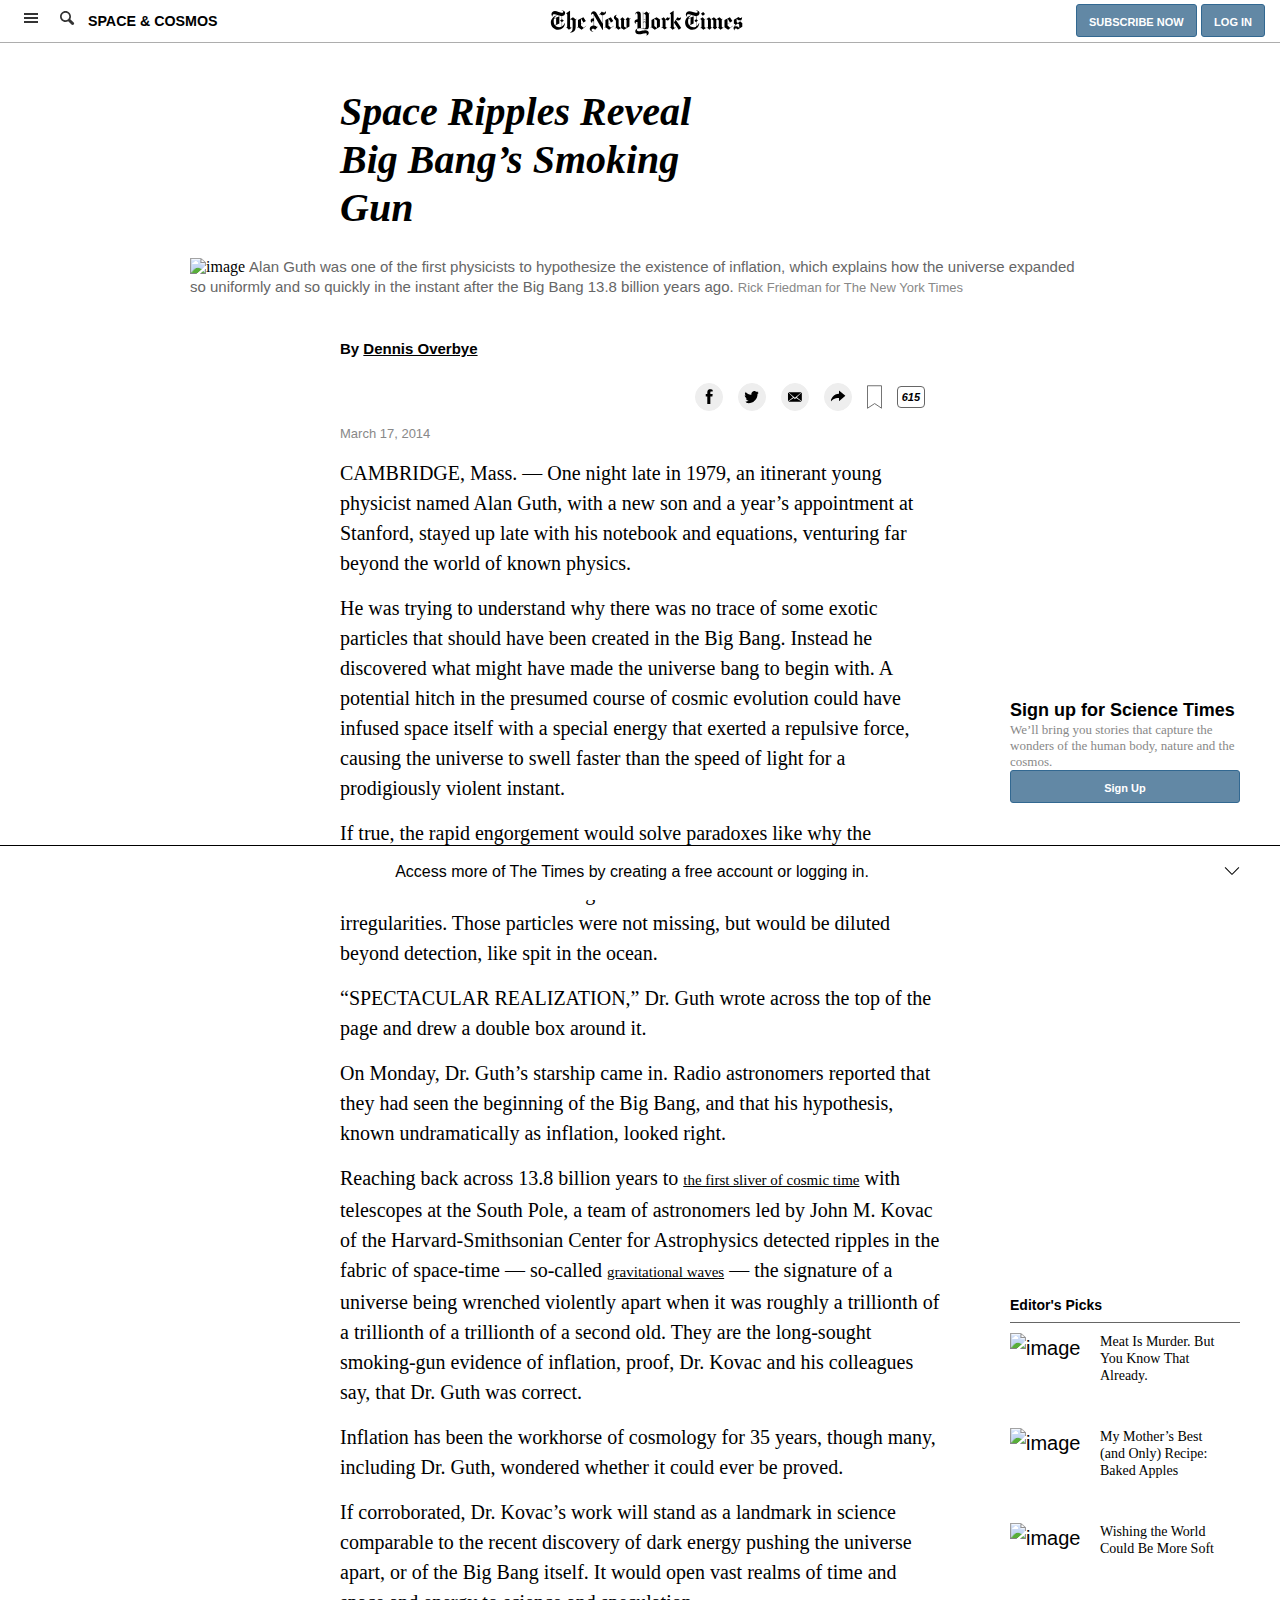
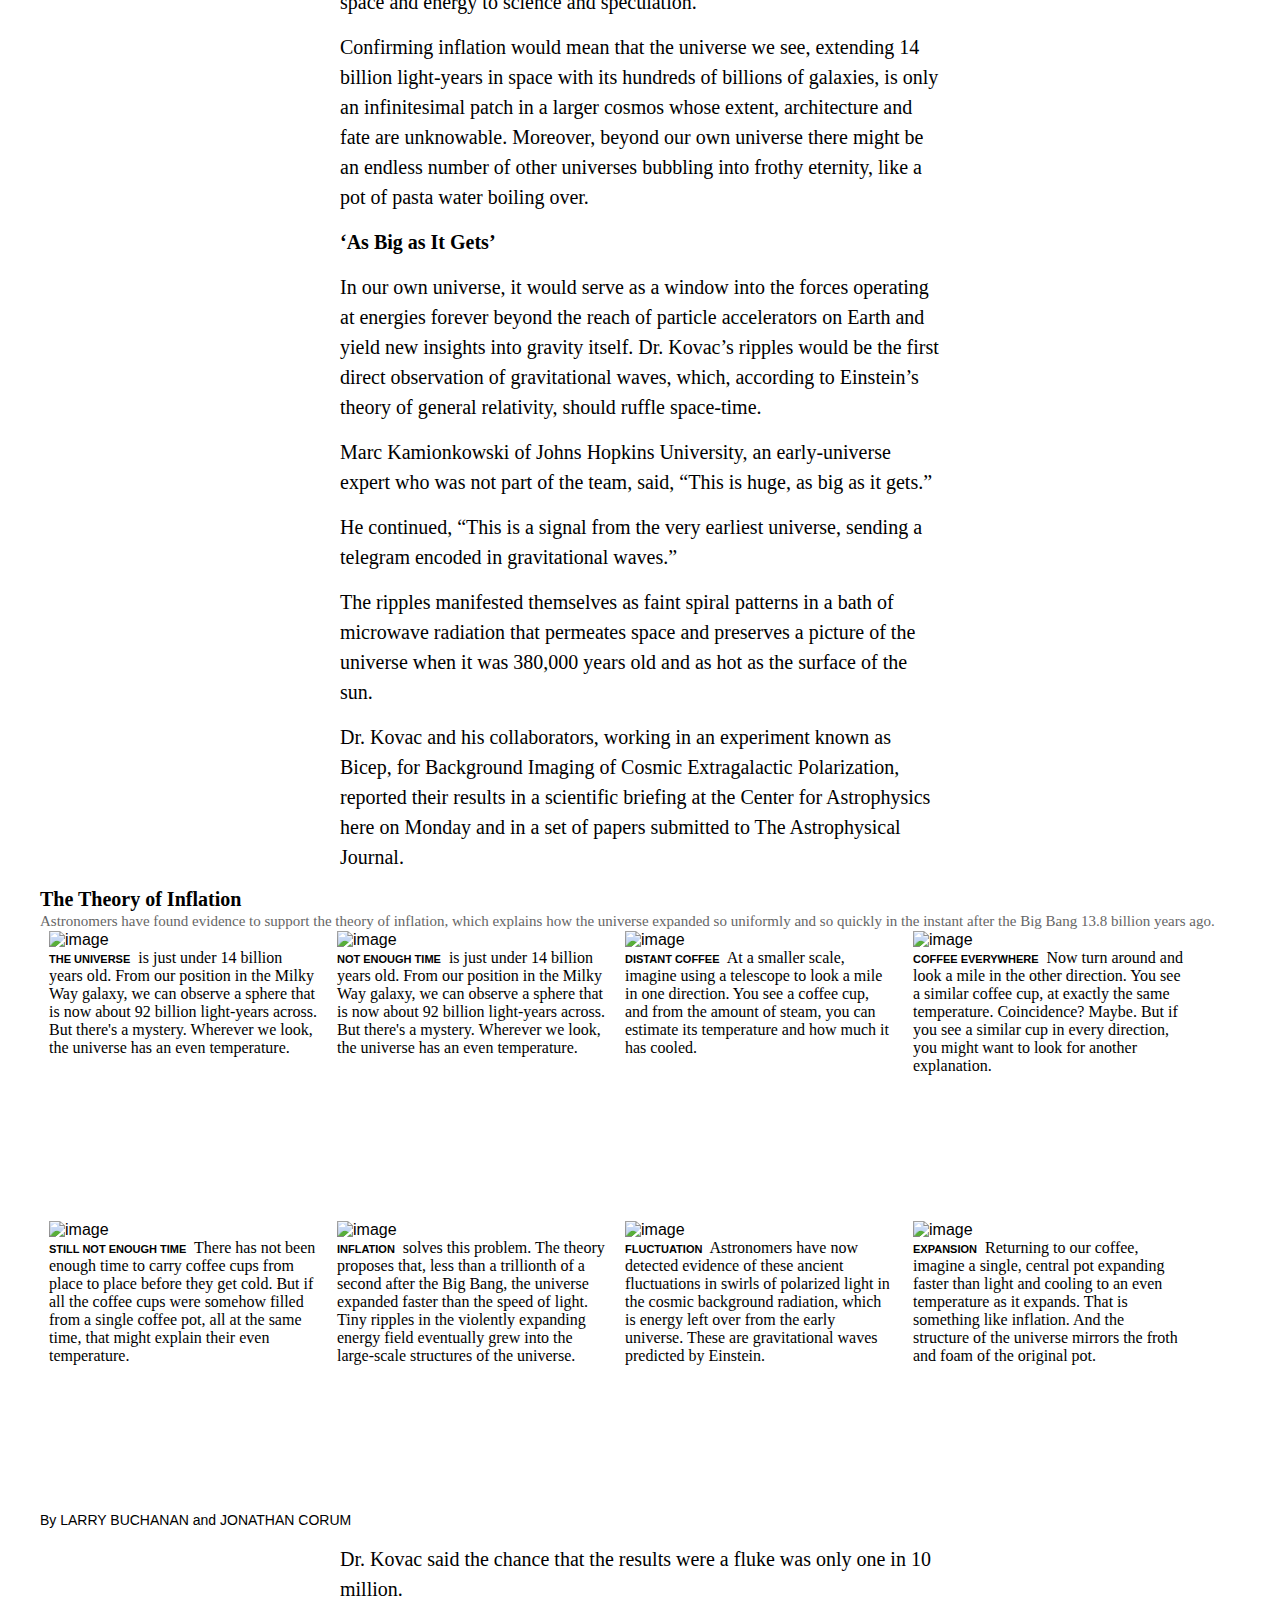
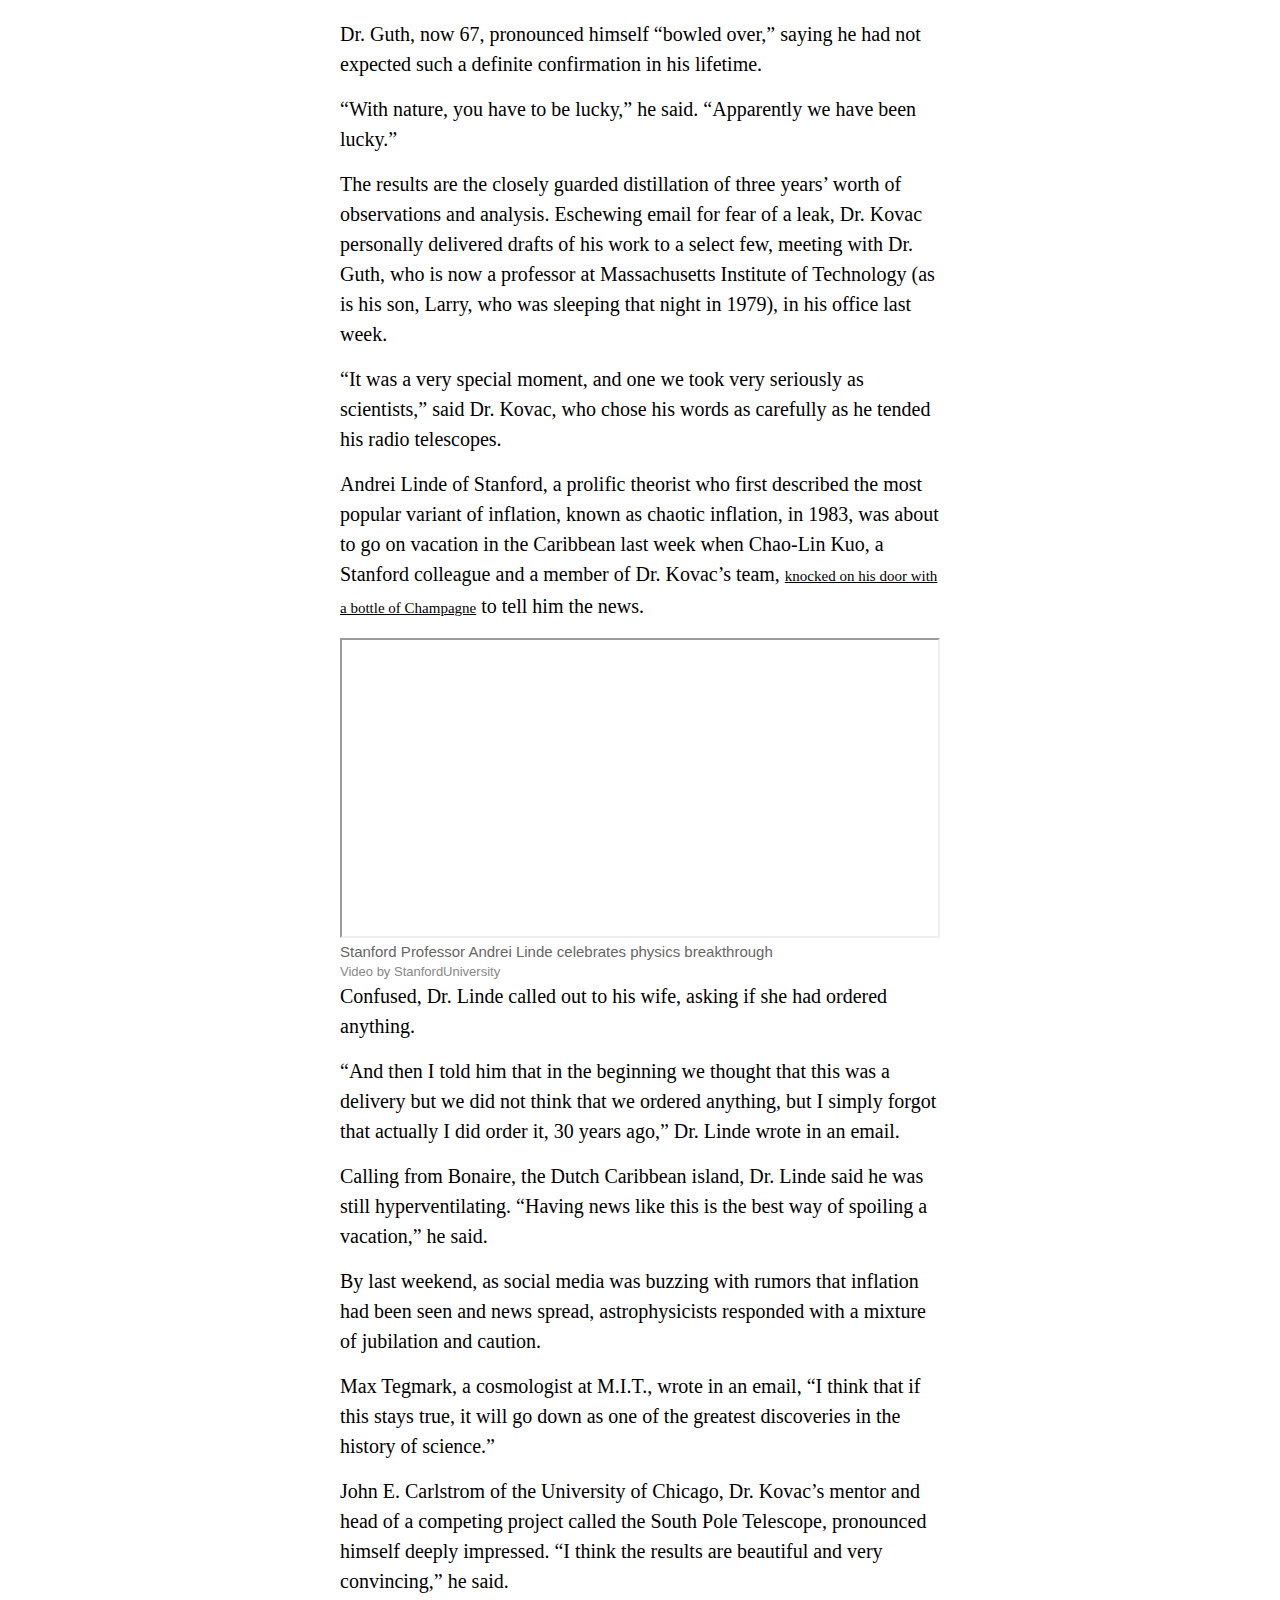
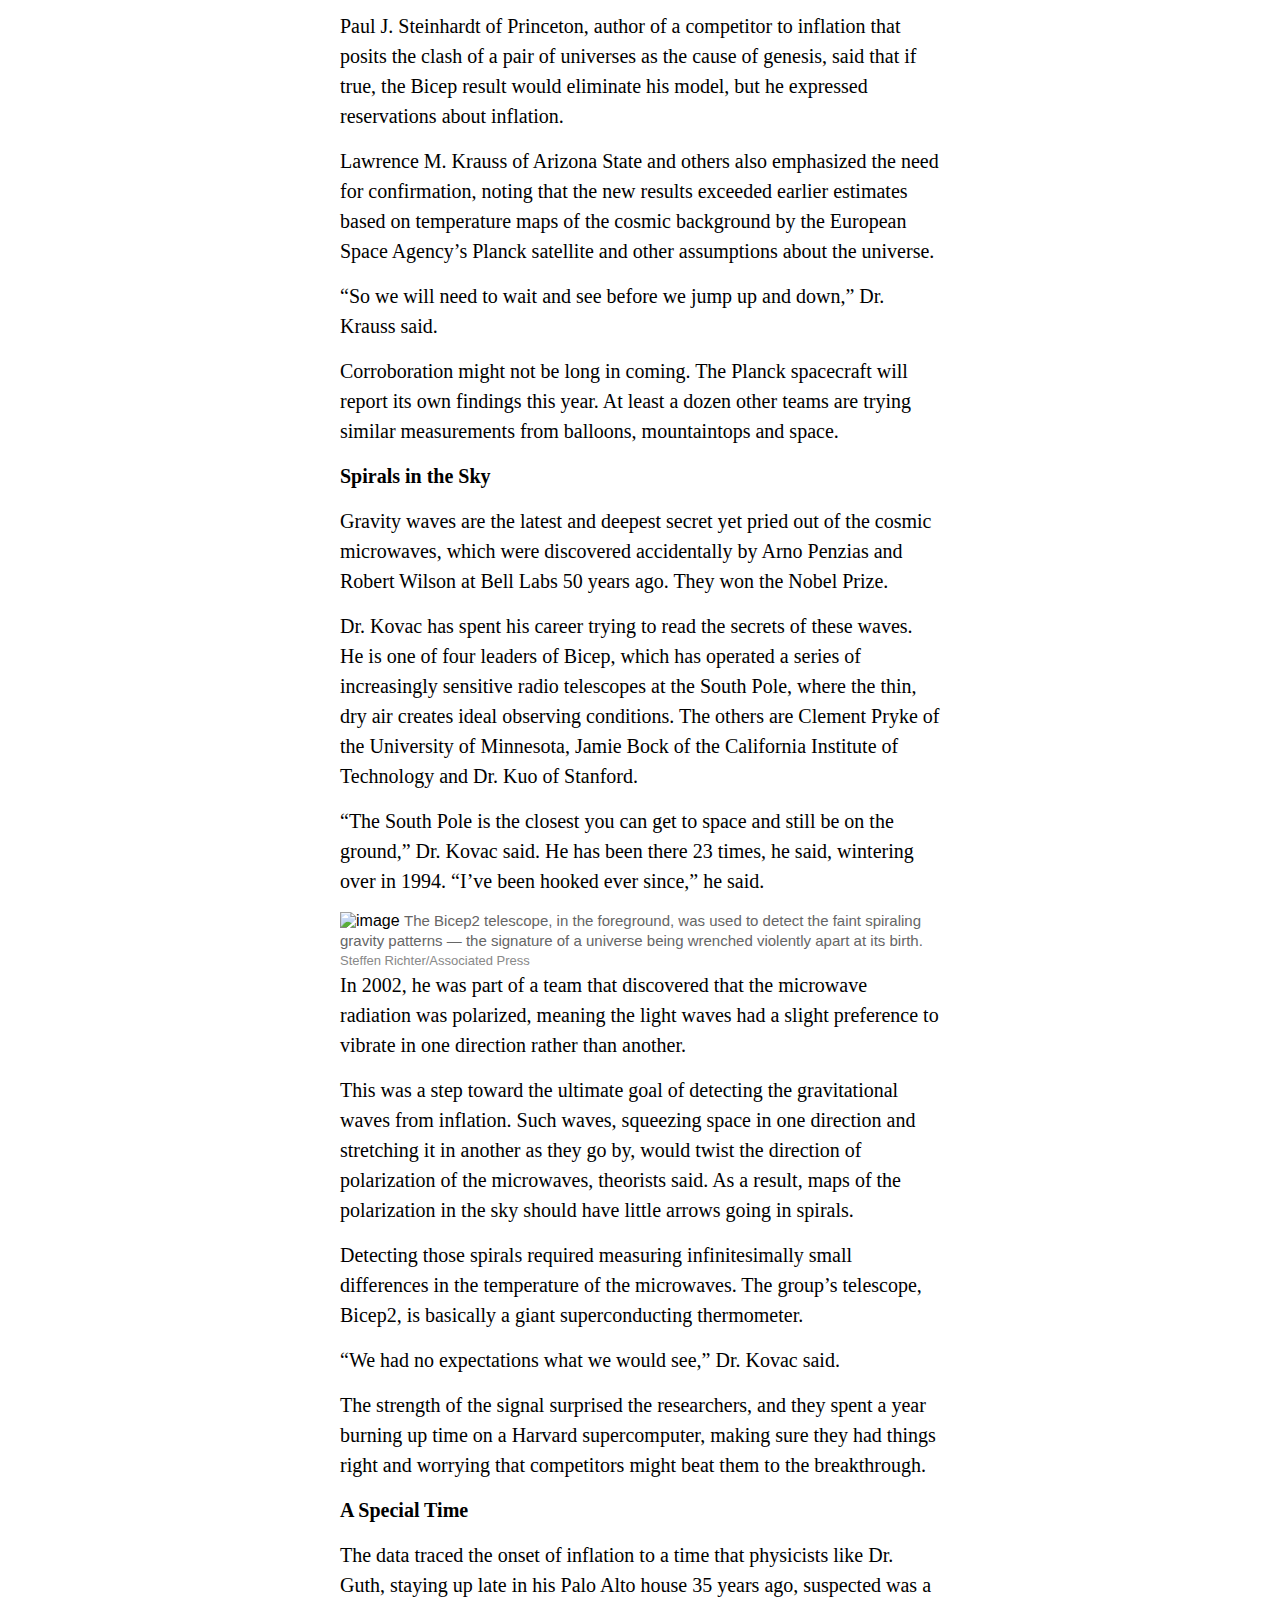
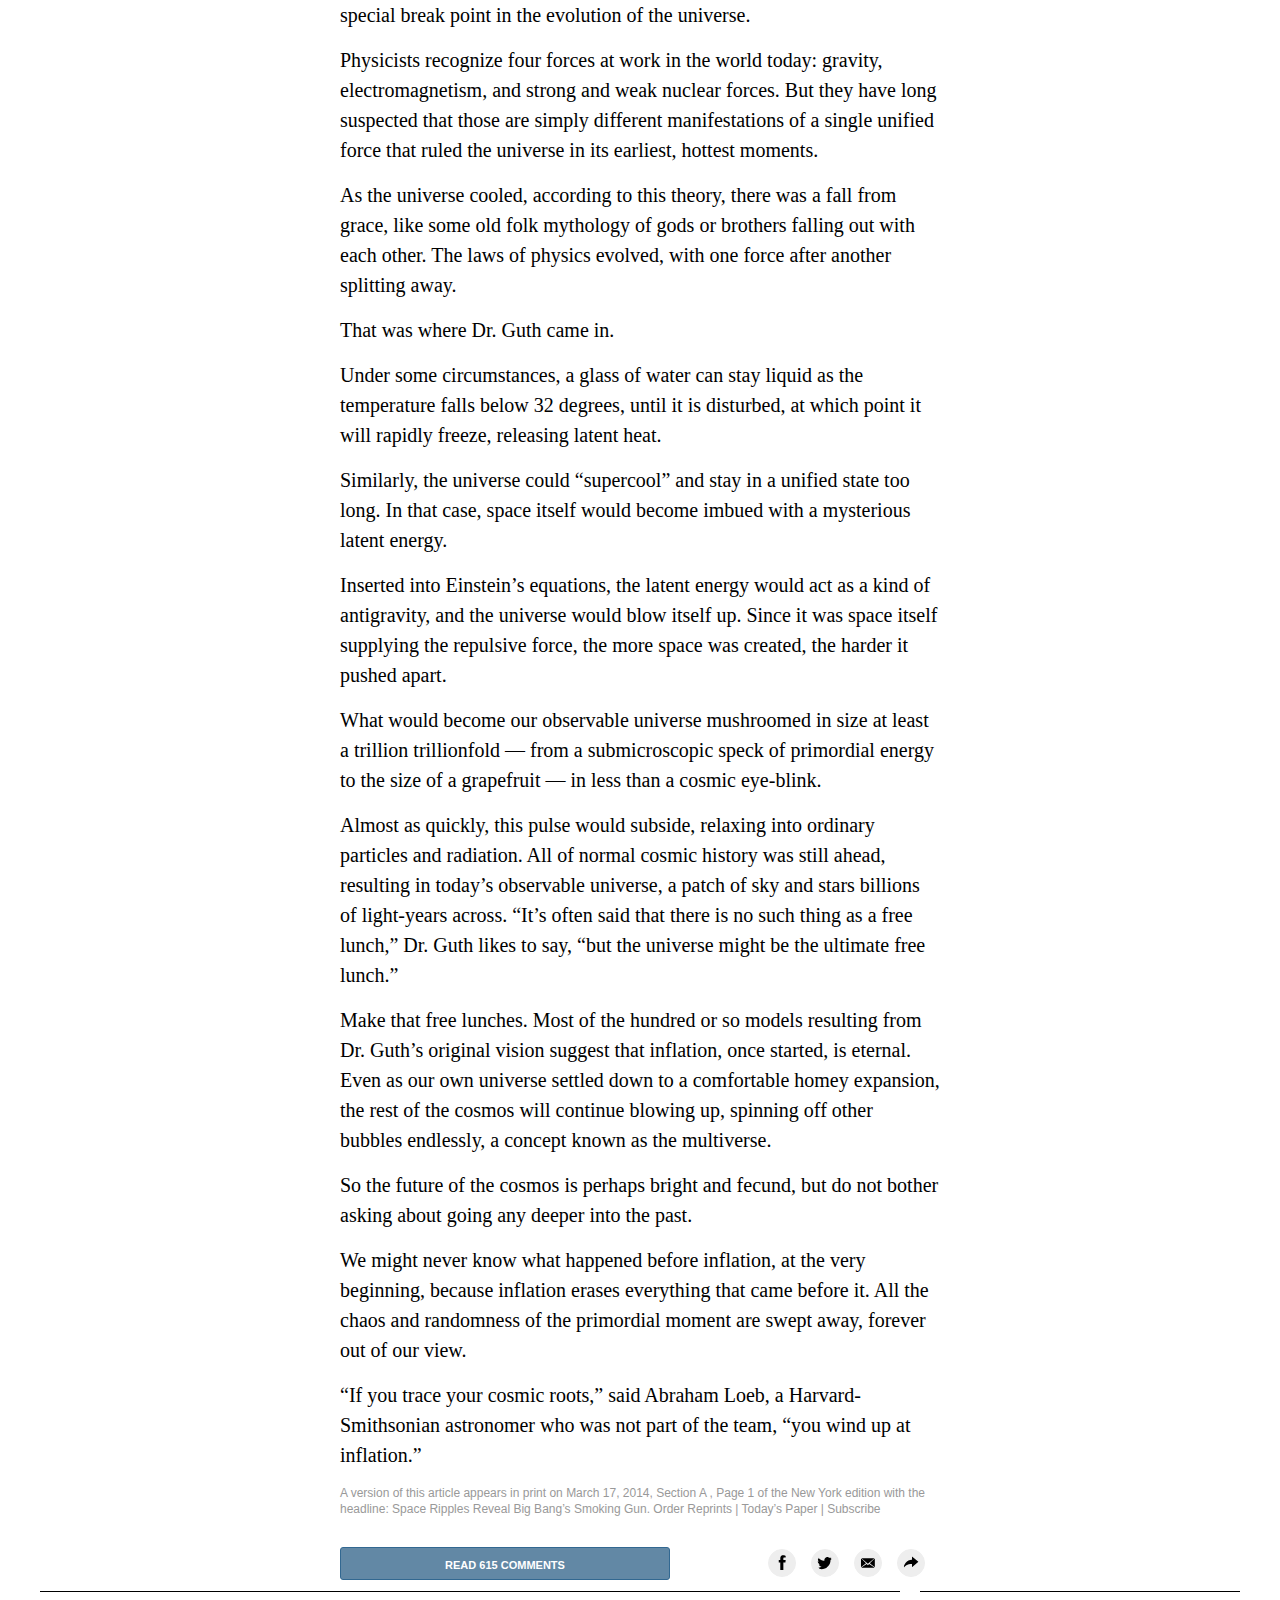
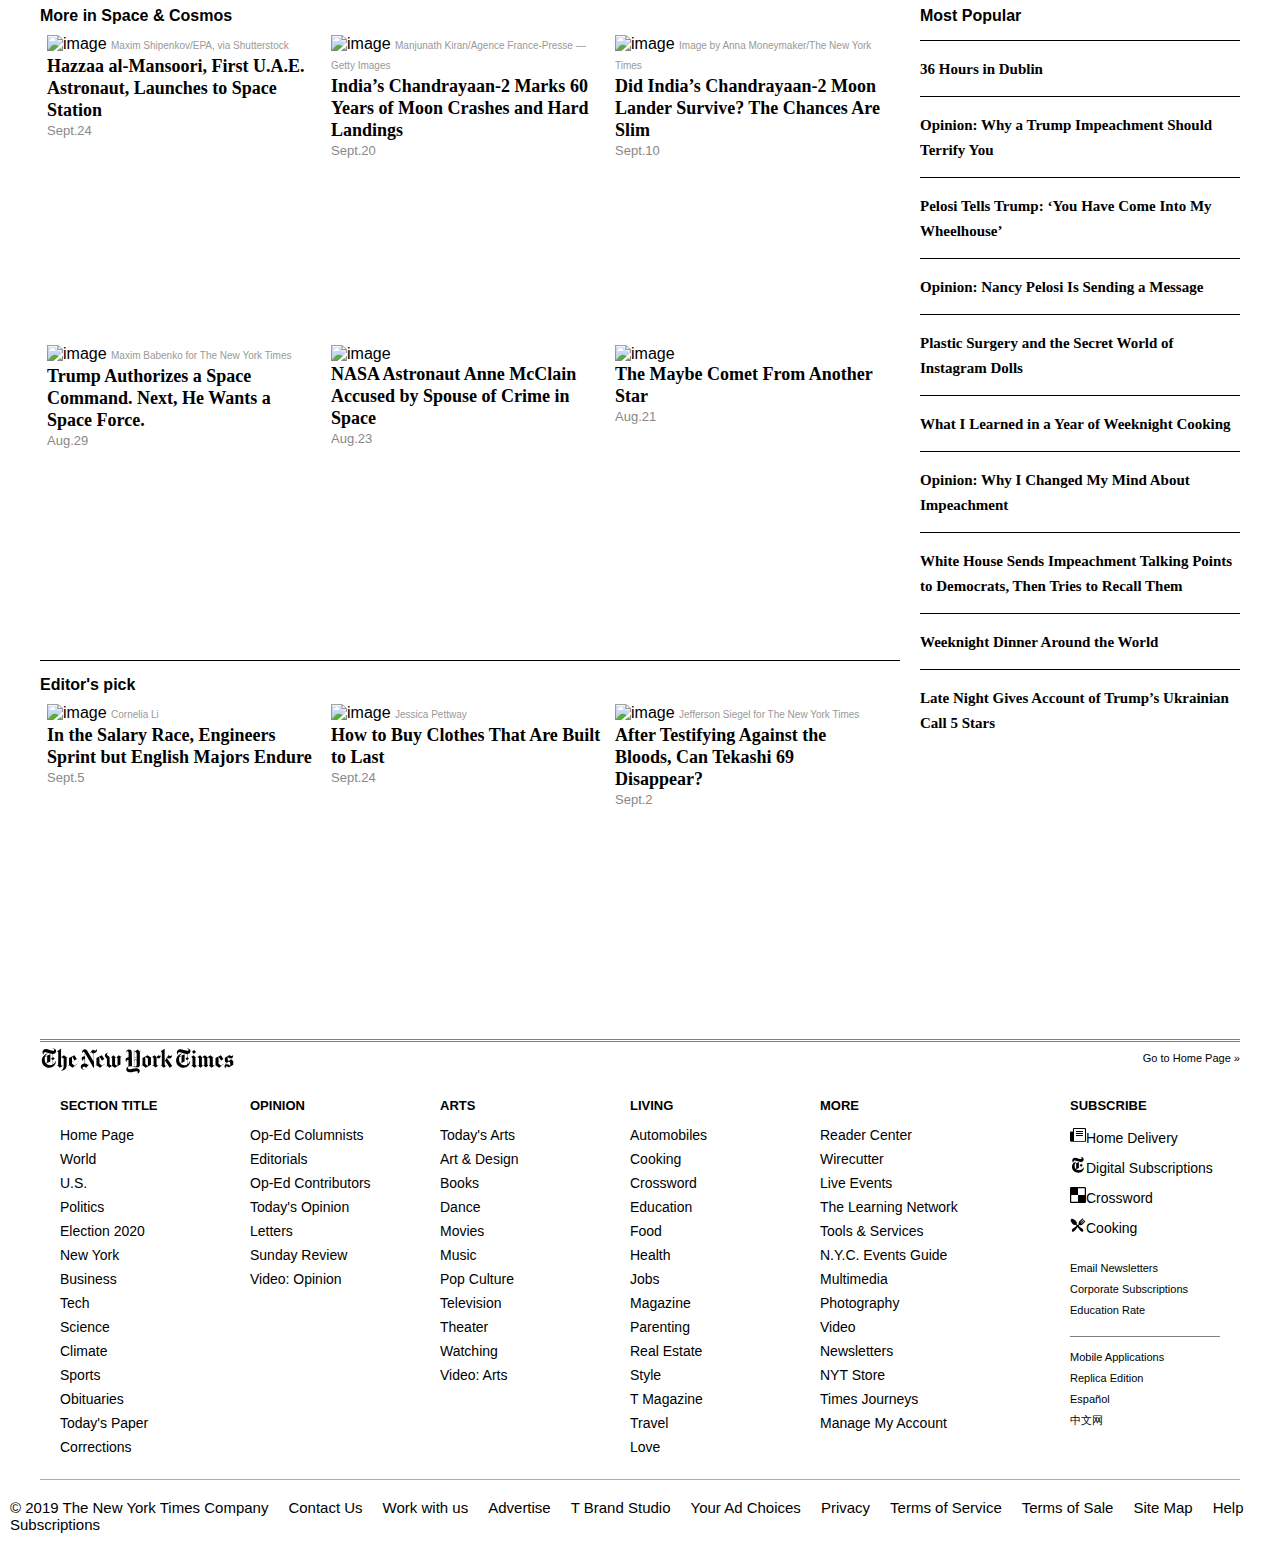
==== commit ccba6239: "Added some small CSS fixes, added the botom subscription  bar" ====
--- a/index.html
+++ b/index.html
@@ -11,7 +11,20 @@
 
 <body>
 	<main>
-		<!-- Header container -->
+
+		<div class="footer-signup-fixed">
+
+			<div class="float-right">
+				<img src="../images/down-arrow.svg" class="icons-dimension" alt="image">
+			</div>
+			<div>
+				Access more of The Times by creating a free account or logging in.
+			</div>
+
+
+		</div>
+
+		<!-- Header container1 -->
 		<header class="navbar-decoration">
 			<section class="navbar-container margin-center navbar-container-padding">
 				<!-- Left nav group  -->
@@ -45,7 +58,7 @@
 						<button>
 							SUBSCRIBE NOW
 						</button>
-					
+
 						<button>
 							LOG IN
 						</button>
@@ -75,10 +88,10 @@
 
 			<header class="margin-vertical-image-title">
 				<!-- Article image title  -->
-				<section>
+				<section class="main-image-container">
 					<img class="article-image"
 						src="https://static01.nyt.com/images/2014/03/18/science/space/18cosmos/18cosmos-articleLarge.jpg?quality=90&auto=webp"
-						alt="image"  />
+						alt="image" />
 					<span class="figcaption">
 						<span class="image-caption">
 							Alan Guth was one of the first physicists to
@@ -119,8 +132,7 @@
 							<ul class="fix-float-size">
 								<li class="margin-top-4px">
 									<button type="button" class="remove-style">
-										<i  class="square-icon"
-										>615</i></button>
+										<i class="square-icon">615</i></button>
 								</li>
 
 								<li class="margin-top-2px">
@@ -237,13 +249,15 @@
 									<img class="float-left aside-image-box"
 										src="https://static01.nyt.com/images/2019/09/16/books/review/Bittman1/Bittman1-square640.jpg?quality=75&auto=webp&disable=upscale&width=350"
 										alt="image">
-									<h3 class="float-left aside-text-box">Meat Is Murder. But You Know That Already.</h3>
+									<h3 class="float-left aside-text-box">Meat Is Murder. But You Know That Already.
+									</h3>
 								</article>
 								<article class="aside-box-width aside-box-height">
 									<img class="float-left aside-image-box"
 										src="https://static01.nyt.com/images/2019/09/21/magazine/22mag-eat/22mag-eat-square640.jpg?quality=75&auto=webp&disable=upscale&width=350"
 										alt="image">
-									<h3 class="float-left aside-text-box">My Mother’s Best (and Only) Recipe: Baked Apples
+									<h3 class="float-left aside-text-box">My Mother’s Best (and Only) Recipe: Baked
+										Apples
 									</h3>
 								</article>
 								<article class="aside-box-width aside-box-height">
@@ -330,34 +344,34 @@
 				<div class="margin-center fix-float-size images-margin">
 
 					<div class="image-related float-left">
-						<img class="inflation-images" src="../images/inflation1.png" alt="image"  />
+						<img class="inflation-images" src="../images/inflation1.png" alt="image" />
 						<p><span class="infographic-title">THE UNIVERSE</span>&nbsp; is just under 14 billion years old.
 							From our position in the Milky Way galaxy, we can observe a sphere that is now about
 							92 billion light-years across. But there's a mystery. Wherever we look, the universe has an
 							even temperature.</p>
 					</div>
 					<div class="image-related  float-left">
-						<img class="inflation-images" src="../images/inflation2.png" alt="image"  />
+						<img class="inflation-images" src="../images/inflation2.png" alt="image" />
 						<p><span class="infographic-title">NOT ENOUGH TIME</span>&nbsp; is just under 14 billion years
 							old. From our position in the Milky Way galaxy, we can observe a sphere that is now about
 							92 billion light-years across. But there's a mystery. Wherever we look, the universe has an
 							even temperature.</p>
 					</div>
 					<div class="image-related float-left">
-						<img class="inflation-images" src="../images/inflation3.png" alt="image"  />
+						<img class="inflation-images" src="../images/inflation3.png" alt="image" />
 						<p><span class="infographic-title">DISTANT COFFEE</span>&nbsp; At a smaller scale, imagine using
 							a telescope to look a mile in one direction. You see a coffee cup, and from the amount
 							of steam, you can estimate its temperature and how much it has cooled.</p>
 					</div>
 					<div class="image-related float-left">
-						<img class="inflation-images" src="../images/inflation4.png" alt="image"  />
+						<img class="inflation-images" src="../images/inflation4.png" alt="image" />
 						<p><span class="infographic-title">COFFEE EVERYWHERE</span>&nbsp; Now turn around and look a
 							mile in the other direction. You see a similar coffee cup, at exactly the same temperature.
 							Coincidence? Maybe. But if you see a similar cup in every direction, you might want to look
 							for another explanation.</p>
 					</div>
 					<div class="image-related  float-left">
-						<img class="inflation-images" src="../images/inflation5.png" alt="image"  />
+						<img class="inflation-images" src="../images/inflation5.png" alt="image" />
 						<p><span class="infographic-title">STILL NOT ENOUGH TIME</span>&nbsp; There has not been enough
 							time to carry coffee cups from place to place before they get cold. But if all the coffee
 							cups
@@ -365,7 +379,7 @@
 							even temperature.</p>
 					</div>
 					<div class="image-related float-left">
-						<img class="inflation-images" src="../images/inflation6.png" alt="image"  />
+						<img class="inflation-images" src="../images/inflation6.png" alt="image" />
 						<p><span class="infographic-title">INFLATION</span>&nbsp; solves this problem. The theory
 							proposes that, less than a trillionth of a second after the Big Bang, the universe
 							expanded faster than the speed of light. Tiny ripples in the violently expanding energy
@@ -373,7 +387,7 @@
 							large-scale structures of the universe.</p>
 					</div>
 					<div class="image-related float-left">
-						<img class="inflation-images" src="../images/inflation7.png" alt="image"  />
+						<img class="inflation-images" src="../images/inflation7.png" alt="image" />
 						<p><span class="infographic-title">FLUCTUATION</span>&nbsp; Astronomers have now detected
 							evidence of these ancient fluctuations in swirls of polarized light in the cosmic
 							background radiation, which is energy left over from the early universe. These are
@@ -381,7 +395,7 @@
 							Einstein.</p>
 					</div>
 					<div class="image-related float-left">
-						<img class="inflation-images" src="../images/inflation8.png" alt="image"  />
+						<img class="inflation-images" src="../images/inflation8.png" alt="image" />
 						<p><span class="infographic-title">EXPANSION</span>&nbsp; Returning to our coffee, imagine a
 							single, central pot expanding faster than light and cooling to an even temperature as
 							it expands. That is something like inflation. And the structure of the universe mirrors the
@@ -435,7 +449,7 @@
 							allow="accelerometer; autoplay; encrypted-media; gyroscope; picture-in-picture"
 							allowfullscreen></iframe>
 					</div>
-					<span  class="figcaption">
+					<span class="figcaption">
 						<span class="image-caption">
 							Stanford Professor Andrei Linde celebrates
 							physics breakthrough
@@ -501,14 +515,14 @@
 				<div class="article-container">
 					<img class="width-fill"
 						src="https://static01.nyt.com/images/2014/03/18/science/space/18cosmos-2/18cosmos-2-superJumbo.jpg?quality=90&auto=webp"
-						alt="image"  />
+						alt="image" />
 					<span class="figcaption">
 						<span class="image-caption">
 							The Bicep2 telescope, in the foreground, was
 							used to detect the faint spiraling gravity
 							patterns — the signature of a universe being
 							wrenched violently apart at its birth.
-						</span><br/>
+						</span><br />
 						<span class="image-source">
 							Steffen Richter/Associated Press
 						</span>
@@ -604,50 +618,50 @@
 					</div>
 
 					<div>
-							<div class="social-icons fix-float-size float-right margin-top-8pxn">
-									<ul>
-											<li>
-													<a href="">
-														<svg class="icons-dimension social-icons-circle" viewBox="0 0 16 13" width="16"
-															height="13">
-															<path fill-rule="evenodd" clip-rule="evenodd"
-																d="M15.406 5.359L8.978 0v3.215C3.82 3.215.406 8.107.406 12.66 1.653 9.133 4.29 7.517 8.978 7.517v3.2l6.428-5.358z"
-																fill="#000"></path>
-														</svg>
-													</a>
-												</li>
-												<li>
-													<a href="">
-														<svg viewBox="0 0 15 9" class="icons-dimension social-icons-circle" width="15"
-															height="9">
-															<path fill-rule="evenodd" clip-rule="evenodd"
-																d="M.906 8.418V0L5.64 4.76.906 8.419zm13 0L9.174 4.761 13.906 0v8.418zM7.407 6.539l-1.13-1.137L.907 9h13l-5.37-3.598-1.13 1.137zM1.297 0h12.22l-6.11 5.095L1.297 0z"
-																fill="#000"></path>
-														</svg>
-													</a>
-												</li>
-												<li>
-													<a href="">
-														<svg viewBox="0 0 13 10" class="icons-dimension social-icons-circle" width="13"
-															height="10">
-															<path fill-rule="evenodd" clip-rule="evenodd"
-																d="M5.987 2.772l.025.425-.429-.052c-1.562-.2-2.927-.876-4.086-2.011L.93.571.784.987c-.309.927-.111 1.906.533 2.565.343.364.266.416-.327.2-.206-.07-.386-.122-.403-.096-.06.06.146.85.309 1.161.223.434.678.858 1.176 1.11l.42.199-.497.009c-.481 0-.498.008-.447.19.172.564.85 1.162 1.606 1.422l.532.182-.464.277a4.833 4.833 0 0 1-2.3.641c-.387.009-.704.044-.704.07 0 .086 1.047.572 1.657.762 1.828.564 4 .32 5.631-.641 1.159-.685 2.318-2.045 2.859-3.363.292-.702.583-1.984.583-2.6 0-.398.026-.45.507-.927.283-.277.55-.58.6-.667.087-.165.078-.165-.36-.018-.73.26-.832.226-.472-.164.266-.278.584-.78.584-.928 0-.026-.129.018-.275.096a4.79 4.79 0 0 1-.755.294l-.464.148-.42-.286C9.66.467 9.335.293 9.163.24 8.725.12 8.055.137 7.66.276c-1.074.39-1.752 1.395-1.674 2.496z"
-																fill="#000"></path>
-														</svg>
-													</a>
-												</li>
-												<li>
-													<a href="">
-														<svg class="icons-dimension social-icons-circle" viewBox="0 0 7 15" width="7"
-															height="15">
-															<path fill-rule="evenodd" clip-rule="evenodd"
-																d="M4.775 14.163V7.08h1.923l.255-2.441H4.775l.004-1.222c0-.636.06-.977.958-.977H6.94V0H5.016c-2.31 0-3.123 1.184-3.123 3.175V4.64H.453v2.44h1.44v7.083h2.882z"
-																fill="#000"></path>
-														</svg>
-													</a>
-												</li>
-									</ul>
-								</div>
+						<div class="social-icons fix-float-size float-right margin-top-8pxn">
+							<ul>
+								<li>
+									<a href="">
+										<svg class="icons-dimension social-icons-circle" viewBox="0 0 16 13" width="16"
+											height="13">
+											<path fill-rule="evenodd" clip-rule="evenodd"
+												d="M15.406 5.359L8.978 0v3.215C3.82 3.215.406 8.107.406 12.66 1.653 9.133 4.29 7.517 8.978 7.517v3.2l6.428-5.358z"
+												fill="#000"></path>
+										</svg>
+									</a>
+								</li>
+								<li>
+									<a href="">
+										<svg viewBox="0 0 15 9" class="icons-dimension social-icons-circle" width="15"
+											height="9">
+											<path fill-rule="evenodd" clip-rule="evenodd"
+												d="M.906 8.418V0L5.64 4.76.906 8.419zm13 0L9.174 4.761 13.906 0v8.418zM7.407 6.539l-1.13-1.137L.907 9h13l-5.37-3.598-1.13 1.137zM1.297 0h12.22l-6.11 5.095L1.297 0z"
+												fill="#000"></path>
+										</svg>
+									</a>
+								</li>
+								<li>
+									<a href="">
+										<svg viewBox="0 0 13 10" class="icons-dimension social-icons-circle" width="13"
+											height="10">
+											<path fill-rule="evenodd" clip-rule="evenodd"
+												d="M5.987 2.772l.025.425-.429-.052c-1.562-.2-2.927-.876-4.086-2.011L.93.571.784.987c-.309.927-.111 1.906.533 2.565.343.364.266.416-.327.2-.206-.07-.386-.122-.403-.096-.06.06.146.85.309 1.161.223.434.678.858 1.176 1.11l.42.199-.497.009c-.481 0-.498.008-.447.19.172.564.85 1.162 1.606 1.422l.532.182-.464.277a4.833 4.833 0 0 1-2.3.641c-.387.009-.704.044-.704.07 0 .086 1.047.572 1.657.762 1.828.564 4 .32 5.631-.641 1.159-.685 2.318-2.045 2.859-3.363.292-.702.583-1.984.583-2.6 0-.398.026-.45.507-.927.283-.277.55-.58.6-.667.087-.165.078-.165-.36-.018-.73.26-.832.226-.472-.164.266-.278.584-.78.584-.928 0-.026-.129.018-.275.096a4.79 4.79 0 0 1-.755.294l-.464.148-.42-.286C9.66.467 9.335.293 9.163.24 8.725.12 8.055.137 7.66.276c-1.074.39-1.752 1.395-1.674 2.496z"
+												fill="#000"></path>
+										</svg>
+									</a>
+								</li>
+								<li>
+									<a href="">
+										<svg class="icons-dimension social-icons-circle" viewBox="0 0 7 15" width="7"
+											height="15">
+											<path fill-rule="evenodd" clip-rule="evenodd"
+												d="M4.775 14.163V7.08h1.923l.255-2.441H4.775l.004-1.222c0-.636.06-.977.958-.977H6.94V0H5.016c-2.31 0-3.123 1.184-3.123 3.175V4.64H.453v2.44h1.44v7.083h2.882z"
+												fill="#000"></path>
+										</svg>
+									</a>
+								</li>
+							</ul>
+						</div>
 						<button class="bottom-button">READ 615 COMMENTS</button>
 					</div>
 				</div>
@@ -670,7 +684,7 @@
 					<div class="image-related float-left">
 						<img class="article-image"
 							src="https://static01.nyt.com/images/2019/09/25/science/25ASTRONAUT/25ASTRONAUT-threeByTwoSmallAt2X.jpg?quality=75&auto=webp&disable=upscale"
-							alt="image"  />
+							alt="image" />
 						<span class="figcaption">
 							Maxim Shipenkov/EPA, via Shutterstock
 						</span>
@@ -682,7 +696,7 @@
 					<div class="image-related  float-left">
 						<img class="article-image"
 							src="https://static01.nyt.com/images/2019/09/06/science/chandrayaan-2-vikram-moon-photos-1567705670981/chandrayaan-2-vikram-moon-photos-1567705670981-threeByTwoSmallAt2X-v3.jpg?quality=75&auto=webp&disable=upscale"
-							alt="image"  />
+							alt="image" />
 						<span class="figcaption">
 							Manjunath Kiran/Agence France-Presse — Getty Images
 						</span>
@@ -694,7 +708,7 @@
 					<div class="image-related float-left">
 						<img class="article-image"
 							src="https://static01.nyt.com/images/2019/09/10/science/10INDIAMOON1/10INDIAMOON1-threeByTwoSmallAt2X.jpg?quality=75&auto=webp&disable=upscale"
-							alt="image"  />
+							alt="image" />
 						<span class="figcaption">
 							Image by Anna Moneymaker/The New York Times
 						</span>
@@ -706,7 +720,7 @@
 					<div class="image-related float-left">
 						<img class="article-image"
 							src="https://static01.nyt.com/images/2019/09/01/us/politics/29dc-trumpspace/merlin_159896931_c972697d-1fe8-464c-b31d-06b6d79cbe86-threeByTwoSmallAt2X.jpg?quality=75&auto=webp&disable=upscale"
-							alt="image"  />
+							alt="image" />
 						<span class="figcaption">
 							Maxim Babenko for The New York Times
 						</span>
@@ -718,7 +732,7 @@
 					<div class="image-related  float-left">
 						<img class="article-image"
 							src="https://static01.nyt.com/images/2019/08/09/us/00space-crime-maxim/00space-crime-maxim-threeByTwoSmallAt2X.jpg?quality=75&auto=webp&disable=upscale"
-							alt="image"  />
+							alt="image" />
 
 						<a href="">
 							<h2>NASA Astronaut Anne McClain Accused by Spouse of Crime in Space</h2>
@@ -728,7 +742,7 @@
 					<div class="image-related float-left">
 						<img class="article-image"
 							src="https://static01.nyt.com/images/2019/09/12/science/12COMET/12COMET-threeByTwoSmallAt2X.jpg?quality=75&auto=webp&disable=upscale"
-							alt="image"  />
+							alt="image" />
 						<a href="">
 							<h2>The Maybe Comet From Another Star</h2>
 						</a>
@@ -766,7 +780,7 @@
 				<div class="image-related float-left">
 					<img class="article-image"
 						src="https://static01.nyt.com/images/2019/09/22/business/20View-illo/20View-illo-threeByTwoSmallAt2X.jpg?quality=75&auto=webp&disable=upscale"
-						alt="image"  />
+						alt="image" />
 					<span class="figcaption">
 						Cornelia Li
 					</span>
@@ -779,7 +793,7 @@
 				<div class="image-related float-left">
 					<img class="article-image"
 						src="https://static01.nyt.com/images/2019/09/25/world/25cli-clothes-still-promo/25cli-clothes-still-promo-threeByTwoSmallAt2X-v3.jpg?quality=75&auto=webp&disable=upscale"
-						alt="image"  />
+						alt="image" />
 					<span class="figcaption">
 						Jessica Pettway
 					</span>
@@ -792,7 +806,7 @@
 				<div class="image-related float-left">
 					<img class="article-image"
 						src="https://static01.nyt.com/images/2019/09/22/nyregion/22Tekashi/22Tekashi-threeByTwoSmallAt2X-v3.jpg?quality=75&auto=webp&disable=upscale"
-						alt="image"  />
+						alt="image" />
 					<span class="figcaption">
 						Jefferson Siegel for The New York Times
 					</span>
@@ -815,7 +829,8 @@
 		<div class="navbar-decoration padding-bottom-20px margin-center article-important-width fix-float-size">
 			<!-- navbar header -->
 			<header class="bottom-page-margin margin-top-20px">
-				<div class="other-links navbar-margin float-right"><a class="goback-color-font" href="/">Go to Home Page »</a></div>
+				<div class="other-links navbar-margin float-right"><a class="goback-color-font" href="/">Go to Home Page
+						»</a></div>
 				<a href=""><svg xmlns="http://www.w3.org/2000/svg" class="top-logo-dimension" viewBox="0 0 184 25"
 						fill="#000">
 						<path
--- a/style.css
+++ b/style.css
@@ -1,123 +1,101 @@
 /* CCS reset */
 
 * {
-  box-sizing: border-box;
-  padding: 0;
-  margin: 0;
-  text-decoration: none;
-  /* border: 1px solid #000; */
+	box-sizing: border-box;
+	padding: 0;
+	margin: 0;
+	text-decoration: none;
 }
 
 figure .figcaption {
-  margin-top: 10px;
+	margin-top: 10px;
 }
 
 ul li {
-  list-style: none;
+	list-style: none;
 }
 
 p,
 h1,
 h3 {
-  font-family: nyt-imperial, georgia, "times new roman", times, serif;
+	font-family: nyt-imperial, georgia, "times new roman", times, serif;
 }
 
 h1 {
-  font-style: italic;
-  font-size: 40px;
-  line-height: 3rem;
-  font-weight: 700;
+	font-style: italic;
+	font-size: 40px;
+	line-height: 3rem;
+	font-weight: 700;
 }
 
 a {
-  text-decoration: none;
-  color: #000;
+	text-decoration: none;
+	color: #000;
 }
 
 button {
-  cursor: pointer;
-  padding: 11px 12px 8px;
-  transition: ease 0.6s;
-  background-color: #6288a5;
-  border: 1px solid #326891;
-  border-radius: 3px;
-  color: #fff;
-  font-size: 11px;
-  font-weight: 700;
-}
-
+	cursor: pointer;
+	padding: 11px 12px 8px;
+	transition: ease 0.6s;
+	background-color: #6288a5;
+	border: 1px solid #326891;
+	border-radius: 3px;
+	color: #fff;
+	font-size: 11px;
+	font-weight: 700;
+}
+
+.footer-signup-fixed {
+	position: fixed;
+	left: 0;
+	bottom: 0;
+	width: 100%;
+  background-color: white;
+  z-index: 1;
+	border-top: 1px solid #000;
+	text-align: center;
+	vertical-align: middle;
+	padding: 17px 40px;
+}
 .top-border {
-  border-top: 1px solid #000;
-  padding: 15px 0;
+	border-top: 1px solid #000;
+	padding: 15px 0;
 }
 
 .bottom-button {
-  width: 330px;
+	width: 330px;
 }
 
 .article-container .figcaption {
-  margin-bottom: 10px;
-}
-
-.article-container .figcaption {
-  margin-bottom: 10px;
+	margin-bottom: 10px;
 }
 
 .position-relative {
-  position: relative;
+	position: relative;
 }
 
 .image-title {
-  font-style: normal;
-  font-size: 1.25rem;
-  line-height: 1.5rem;
+	font-style: normal;
+	font-size: 1.25rem;
+	line-height: 1.5rem;
 }
 
 .inflation-images {
-  width: 100%;
-  max-height: 140px;
+	width: 100%;
+	max-height: 140px;
 }
 
 .inflation-text {
-  position: absolute;
-  width: 228px;
-  top: -200px;
+	position: absolute;
+	width: 228px;
+	top: -200px;
 }
 
 .most-popular-menu a {
-  color: inherit;
-  text-decoration: none;
-  font-family: nyt-cheltenham, georgia, "times new roman", times, serif;
-  font-weight: 600;
-}
-
-.related-articles h2 {
-  font-size: 1.125rem;
-  font-family: nyt-cheltenham, georgia, "times new roman", times, serif;
-  text-decoration: none;
-  color: #000;
-  line-height: 22px;
-  text-size-adjust: 100%;
-}
-
-.remove-style {
-  background-color: transparent;
-  border: 0px;
-  color: #000;
-  padding: 0;
-}
-
-.square-icon {
-  min-width: 26px;
-  min-height: 14px;
-  width: auto;
-  background: transparent;
-  border-width: 1px;
-  border-style: solid;
-  border-color: rgb(102, 102, 102);
-  border-image: initial;
-  border-radius: 4px;
-  padding: 4px;
+	color: inherit;
+	text-decoration: none;
+	font-family: nyt-cheltenham, georgia, "times new roman", times, serif;
+	font-weight: 600;
 }
 
 h2,
@@ -125,424 +103,466 @@
 span,
 .author,
 .custom-footer-font {
-  font-family: nyt-franklin, helvetica, arial, sans-serif;
+	font-family: nyt-franklin, helvetica, arial, sans-serif;
+}
+
+.related-articles h2 {
+	font-size: 1.125rem;
+	font-family: nyt-cheltenham, georgia, "times new roman", times, serif;
+	text-decoration: none;
+	color: #000;
+	line-height: 22px;
+	text-size-adjust: 100%;
+}
+
+.remove-style {
+	background-color: transparent;
+	border: 0;
+	color: #000;
+	padding: 0;
+}
+
+.square-icon {
+	min-width: 26px;
+	min-height: 14px;
+	width: auto;
+	background: transparent;
+	border-width: 1px;
+	border-style: solid;
+	border-color: rgb(102, 102, 102);
+	border-image: initial;
+	border-radius: 4px;
+	padding: 4px;
+}
+
+.padding-sides-10px li {
+	padding: 0 10px;
+}
+
+.most-popular-width li {
+	font-size: 1.1875rem;
+	line-height: 1.4375rem;
+	padding: 15px 0;
+	border-top: 1px solid #000;
+}
+
+.social-icons li {
+	float: right;
+	color: #999;
+	margin-right: 15px;
+	padding: 10px 0;
 }
 
 footer .footer-ul li {
-  float: left;
-}
-
-.social-icons li {
-  float: right;
-  color: #999;
-  margin-right: 15px;
-  padding: 10px 0;
-}
+	float: left;
+}
+
 .social-icons-circle {
-  background-color: #eee;
-  border: 1px #eee solid;
-  border-radius: 100%;
-  box-sizing: content-box;
-  padding: 5px;
+	background-color: #eee;
+	border: 1px #eee solid;
+	border-radius: 100%;
+	box-sizing: content-box;
+	padding: 5px;
 }
 
 .inline-block {
-  display: inline-block;
-}
+	display: inline-block;
+}
+
 .navbar-container {
-  min-width: fit-content;
-  min-height: fit-content;
+	min-width: fit-content;
+	min-height: fit-content;
 }
 
 .fix-float-size {
-  overflow: hidden;
-}
-
-.most-popular-width li {
-  font-size: 1.1875rem;
-  line-height: 1.4375rem;
-  padding: 15px 0;
-  border-top: 1px solid #000;
+	overflow: hidden;
 }
 
 /* Fonts */
 
 .goback-color-font {
-  color: rgb(98, 136, 165);
+	color: rgb(98, 136, 165);
 }
 
 .grey-color-font a {
-  color: #888;
-}
-
-.author a,
+	color: #888;
+}
+
+.author strong,
+a {
+	color: #000 !important;
+	font-size: 15px;
+}
+
 strong {
-  color: #000 !important;
-  font-size: 15px;
+	color: #000 !important;
+	font-size: 20px;
 }
 
 .custom-author-font {
-  font-size: 0.875rem;
-  font-weight: 500;
-  line-height: 1.125rem;
+	font-size: 0.875rem;
+	font-weight: 500;
+	line-height: 1.125rem;
 }
 
 .image-caption {
-  font-size: 0.9375rem;
-  line-height: 1.25rem;
-  color: #666;
+	font-size: 0.9375rem;
+	line-height: 1.25rem;
+	color: #666;
 }
 
 .related-articles span {
-  font-size: 0.8125rem;
-  line-height: 1.125rem;
-  color: #888;
+	font-size: 0.8125rem;
+	line-height: 1.125rem;
+	color: #888;
 }
 
 .related-articles .figcaption {
-  font-size: 0.625rem;
-
-  color: rgb(153, 153, 153);
-  width: 100%;
-  text-align: end;
-  margin: 4px 0;
+	font-size: 0.625rem;
+	color: rgb(153, 153, 153);
+	width: 100%;
+	text-align: end;
+	margin: 4px 0;
 }
 
 .image-source,
 .date {
-  font-size: 0.8125rem;
-  line-height: 1.125rem;
-  color: #888;
+	font-size: 0.8125rem;
+	line-height: 1.125rem;
+	color: #888;
 }
 
 .aside-title {
-  font-size: 1.125rem;
-  line-height: 1.5rem;
+	font-size: 1.125rem;
+	line-height: 1.5rem;
 }
 
 .article-font {
-  font-size: 1.25rem;
-  line-height: 1.875rem;
+	font-size: 1.25rem;
+	line-height: 1.875rem;
 }
 
 .infographic-title {
-  font-size: 11px;
-  font-weight: bold;
+	font-size: 11px;
+	font-weight: bold;
+}
+
+.image-related {
+	max-width: 270px;
+	height: 290px;
+	padding-bottom: 10px;
+	margin: 10px 7px;
 }
 
 .images-margin > .image-related {
-  margin: 0 9px;
+	margin: 0 9px;
 }
 
 .editors-pick-font {
-  font-size: 14px;
-  line-height: 14px;
-  border-bottom: 1px solid #666;
-  padding-bottom: 10px;
+	font-size: 14px;
+	line-height: 14px;
+	border-bottom: 1px solid #666;
+	padding-bottom: 10px;
 }
 
 .footer-links a {
-  font-size: 14px;
-  text-transform: capitalize;
-  cursor: pointer;
-  height: 23px;
-  line-height: 24px;
+	font-size: 14px;
+	text-transform: capitalize;
+	cursor: pointer;
+	height: 23px;
+	line-height: 24px;
 }
 
 .subscribe-footer a {
-  line-height: 30px;
+	line-height: 30px;
 }
 
 .subscribe-footer ul {
-  margin-bottom: 15px;
+	margin-bottom: 15px;
 }
 
 .footer-links h3 {
-  font-family: nyt-franklin, helvetica, arial, sans-serif;
-  text-transform: uppercase;
-  font-size: 13px;
-  height: 25px;
-  line-height: 15px;
+	font-family: nyt-franklin, helvetica, arial, sans-serif;
+	text-transform: uppercase;
+	font-size: 13px;
+	height: 25px;
+	line-height: 15px;
 }
 
 .article-container a {
-  text-decoration: underline;
-  color: blue;
-  cursor: pointer;
+	text-decoration: underline;
+	color: blue;
+	cursor: pointer;
 }
 
 .other-links a {
-  font-size: 11px;
-  height: 23px;
-  cursor: pointer;
-  line-height: 21px;
+	font-size: 11px;
+	height: 23px;
+	cursor: pointer;
+	line-height: 21px;
 }
 
 .navbar-block a {
-  line-height: 19px;
-  font-size: 14.25px;
-  font-weight: 700;
+	line-height: 19px;
+	font-size: 14.25px;
+	font-weight: 700;
 }
 
 /* Asides */
 
 .aside-editors article {
-  margin-top: 10px;
+	margin-top: 10px;
 }
 
 .aside-editors h3 {
-  margin-left: 10px;
+	margin-left: 10px;
 }
 
 .aside-box-width > h3 {
-  font-size: 14px;
-  line-height: 17px;
-  font-weight: 500;
+	font-size: 14px;
+	line-height: 17px;
+	font-weight: 500;
 }
 
 .aside-content {
-  font-size: 0.8125rem;
-  line-height: 1rem;
-  color: #888;
+	font-size: 0.8125rem;
+	line-height: 1rem;
+	color: #888;
 }
 
 /* article footer and comments font  */
 
 .article-footer {
-  font-size: 0.75rem;
-  line-height: 1rem;
-  color: #999;
-  margin-bottom: 30px;
+	font-size: 0.75rem;
+	line-height: 1rem;
+	color: #999;
+	margin-bottom: 30px;
 }
 
 .font-bold {
-  font-weight: bold;
+	font-weight: bold;
 }
 
 /* images and icons dimension */
 
 .top-logo-dimension {
-  width: 195px;
-  height: 26px;
-  margin: 6px auto 0;
+	width: 195px;
+	height: 26px;
+	margin: 6px auto 0;
 }
 
 .icons-dimension {
-  width: 16px;
-  height: 16px;
+	width: 16px;
+	height: 16px;
 }
 
 .bookmark-dimension {
-  width: 15px;
-  height: 24px;
+	width: 15px;
+	height: 24px;
 }
 
 .video-dimensions {
-  width: -webkit-fill-available;
-  height: 300px;
-}
+	width: -webkit-fill-available;
+	height: 300px;
+}
+
 .article-container {
-  max-width: 600px;
-  margin: 0 auto;
-}
-
-/* Width rules  */
+	max-width: 600px;
+	margin: 0 auto;
+}
+
+/* Width rules */
 
 .nav-group {
-  min-width: fit-content;
+	min-width: fit-content;
 }
 
 .article-important-width {
-  max-width: 1200px;
+	max-width: 1200px;
 }
 
 .article-image + .figcaption {
-  max-width: 900px;
+	max-width: 900px;
 }
 
 .article-content-width {
-  max-width: 600px;
+	max-width: 600px;
+}
+
+.main-image-container {
+	width: 900px;
+	margin: 0 auto;
 }
 
 .article-image {
-  width: 100%;
+	width: 100%;
 }
 
 .width-fill {
-  width: 100%;
-}
-
-.image-related {
-  max-width: 270px;
-  height: 290px;
-  padding-bottom: 10px;
-  margin: 10px 7px;
+	width: 100%;
 }
 
 .page-width {
-  width: 1200px;
+	width: 1200px;
 }
 
 .most-popular-width {
-  width: 320px;
+	width: 320px;
 }
 
 .title-width {
-  max-width: 380px;
+	max-width: 380px;
 }
 
 .related-width {
-  width: 860px;
-}
+	width: 860px;
+}
+
 .fit-content {
-  width: fit-content;
+	width: fit-content;
 }
 
 .footer-links > section {
-  width: 150px;
-  margin: 0 20px;
+	width: 150px;
+	margin: 0 20px;
 }
 
 .aside-box-width {
-  width: 230px;
+	width: 230px;
 }
 
 .aside-text-box {
-  width: 125px;
+	width: 125px;
 }
 
 .aside-image-box {
-  width: 80px;
+	width: 80px;
 }
 
 /* height rules  */
 
 .aside-box-height {
-  height: 85px;
+	height: 85px;
 }
 
 /* .margin rules  */
 
+.margin-top-10px {
+	margin-top: 10px;
+}
 .bottom-page-margin {
-  border-top: 3px double grey;
+	border-top: 3px double grey;
 }
 
 .subscribe-border {
-  border-top: 1px solid grey;
-  padding-top: 10px;
+	border-top: 1px solid grey;
+	padding-top: 10px;
 }
 
 .margin-top-20px {
-  margin-top: 20px;
+	margin-top: 20px;
 }
 
 .margin-top-8pxn {
-  margin-top: -8px;
+	margin-top: -8px;
 }
 
 .margin-center {
-  margin: 0 auto;
+	margin: 0 auto;
 }
 
 .navbar-margin {
-  margin-top: 6px;
+	margin-top: 6px;
 }
 
 .navbar-block {
-  display: inline;
+	display: inline;
 }
 
 .margin-top-5px {
-  margin-top: 5px;
+	margin-top: 5px;
 }
 
 .margin-top-4px {
-  margin-top: 4px;
+	margin-top: 4px;
 }
 
 .margin-top-2px {
-  margin-top: 2px;
+	margin-top: 2px;
 }
 
 .title-margin {
-  margin-top: 45px;
-  margin-bottom: 16px;
+	margin-top: 45px;
+	margin-bottom: 16px;
 }
 
 .title-image-margin {
-  margin: 10px 20px 0 0;
+	margin: 10px 20px 0 0;
 }
 
 .aside-margin {
-  margin-top: 20%;
-  margin-right: 0px;
+	margin-top: 20%;
+	margin-right: 0;
 }
 
 .aside-margin-editor {
-  margin-top: 10%;
+	margin-top: 10%;
 }
 
 .navbar-icons > div {
-  padding: 6px 8px;
+	padding: 6px 8px;
 }
 
 .navbar-container-padding {
-  padding: 4px 15px 2px;
+	padding: 4px 15px 2px;
 }
 
 .article-container > p,
 .author,
 .padding-bottom-15px {
-  margin-bottom: 15px;
+	margin-bottom: 15px;
 }
 
 .margin-vertical-image-title {
-  margin: 25px 0 43px;
+	margin: 25px 0 43px;
 }
 
 .margin-bottom-15px {
-  margin-bottom: 15px;
+	margin-bottom: 15px;
 }
 
 .padding-bottom-20px {
-  padding-bottom: 20px;
-}
-
-.padding-sides-10px li {
-  padding: 0 10px;
+	padding-bottom: 20px;
 }
 
 /* Border rules  */
 
 .navbar-decoration {
-  border-bottom: 1px solid rgb(173, 173, 173);
+	border-bottom: 1px solid rgb(173, 173, 173);
 }
 
 /* Align rules */
 
 .text-center {
-  text-align: center;
+	text-align: center;
 }
 
 /* float rules */
 
 .float-left {
-  float: left;
+	float: left;
 }
 
 .float-right {
-  float: right;
+	float: right;
 }
 
 .clear-both {
-  clear: both;
-}
-
-/* html {
-    font-family: AvenirNext, Avenir, "Helvetica Neue", Helvetica, Arial, sans-serif;
-    font-weight: 400;
-    font-size: 12px;
-    line-height: 1.5;
-    background: #eceef1;
-    color: #404040;
-} */
+	clear: both;
+}
+
+@media (min-width: 1440px) {
+	.main-image-container {
+		width: 1200px;
+	}
+}
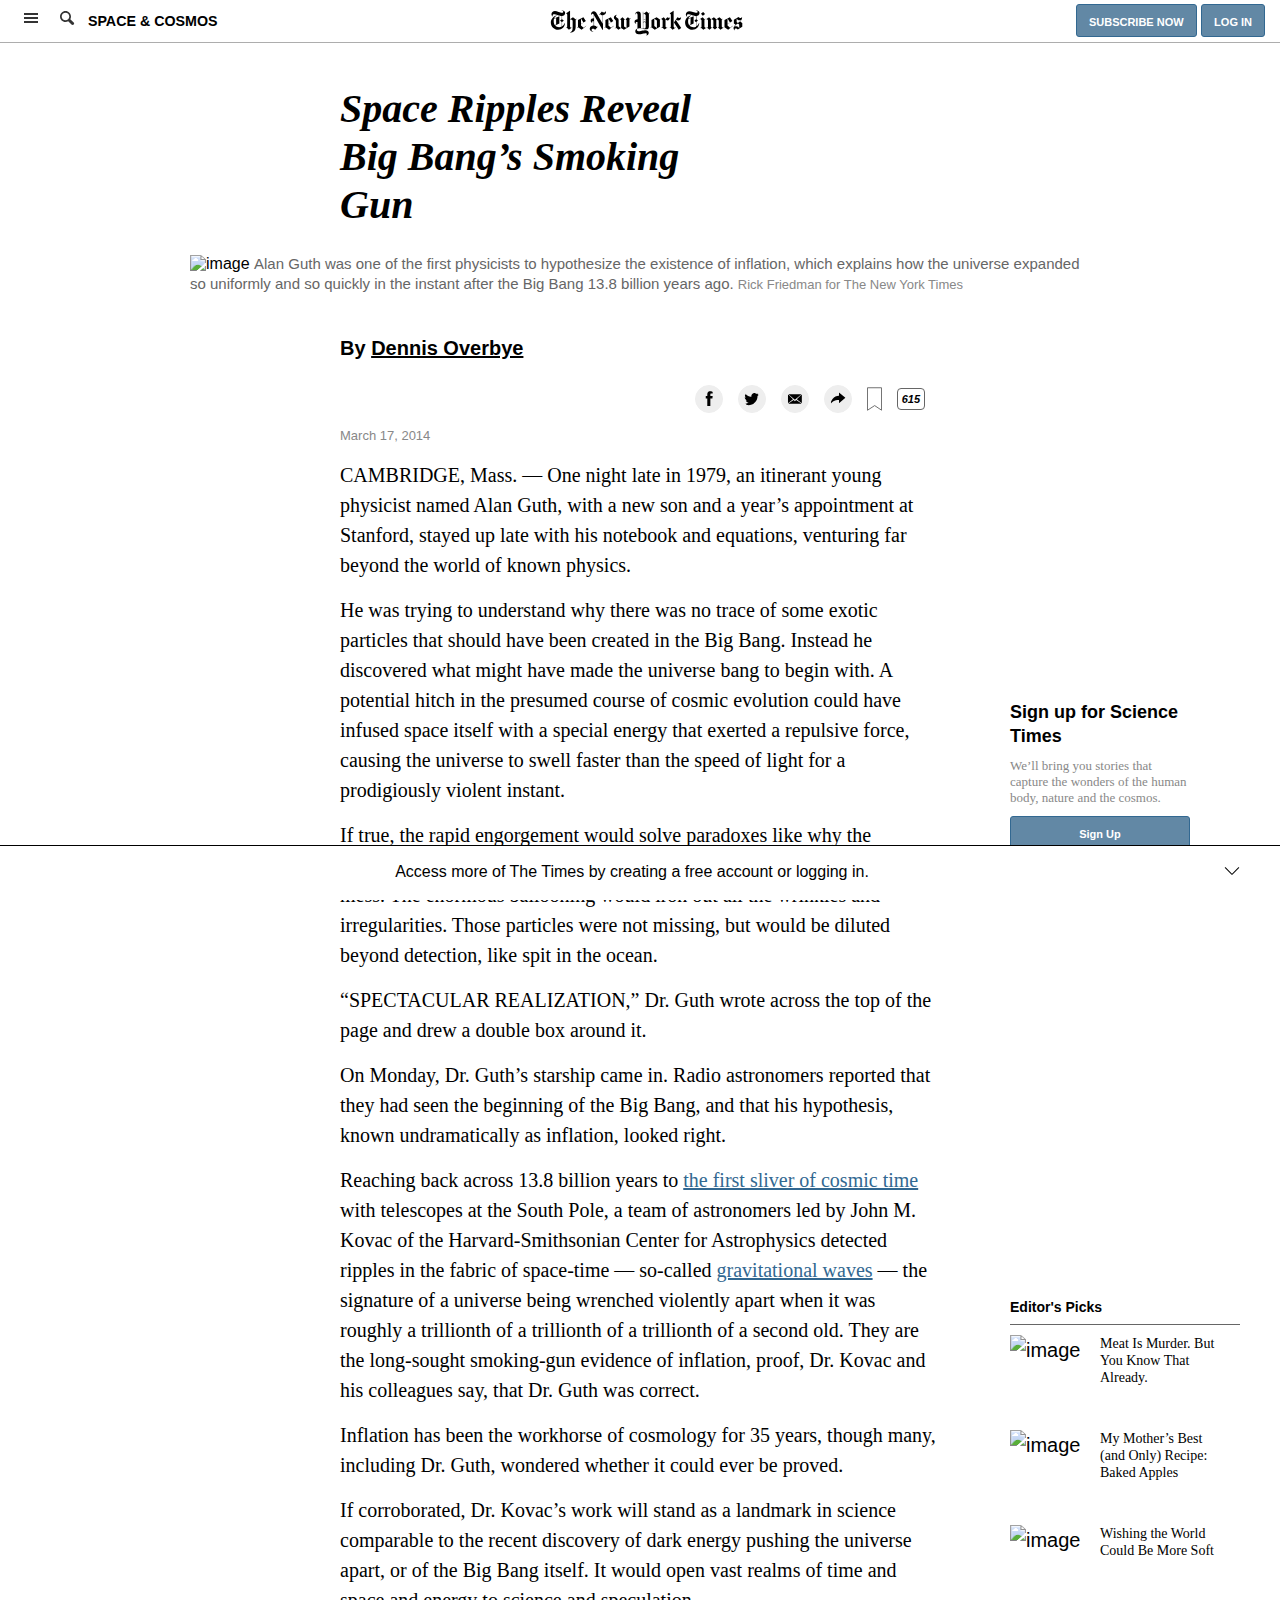
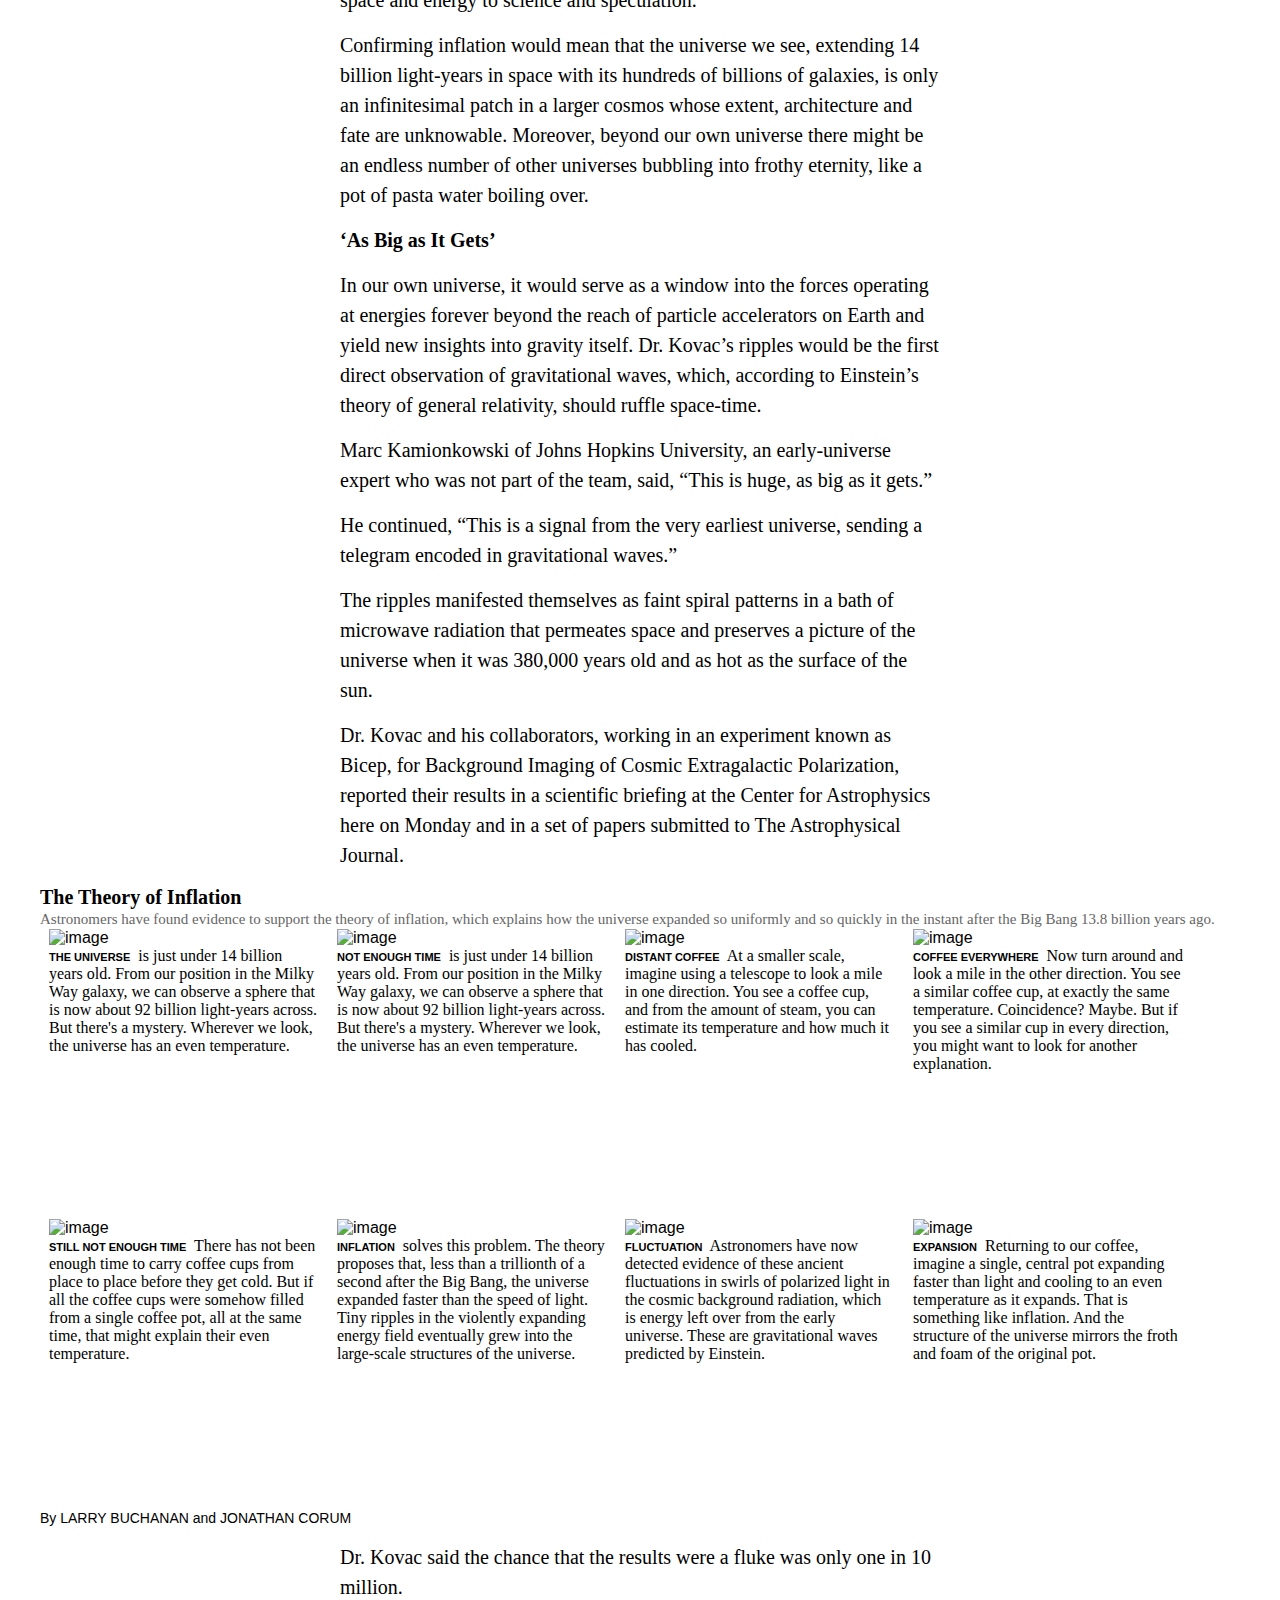
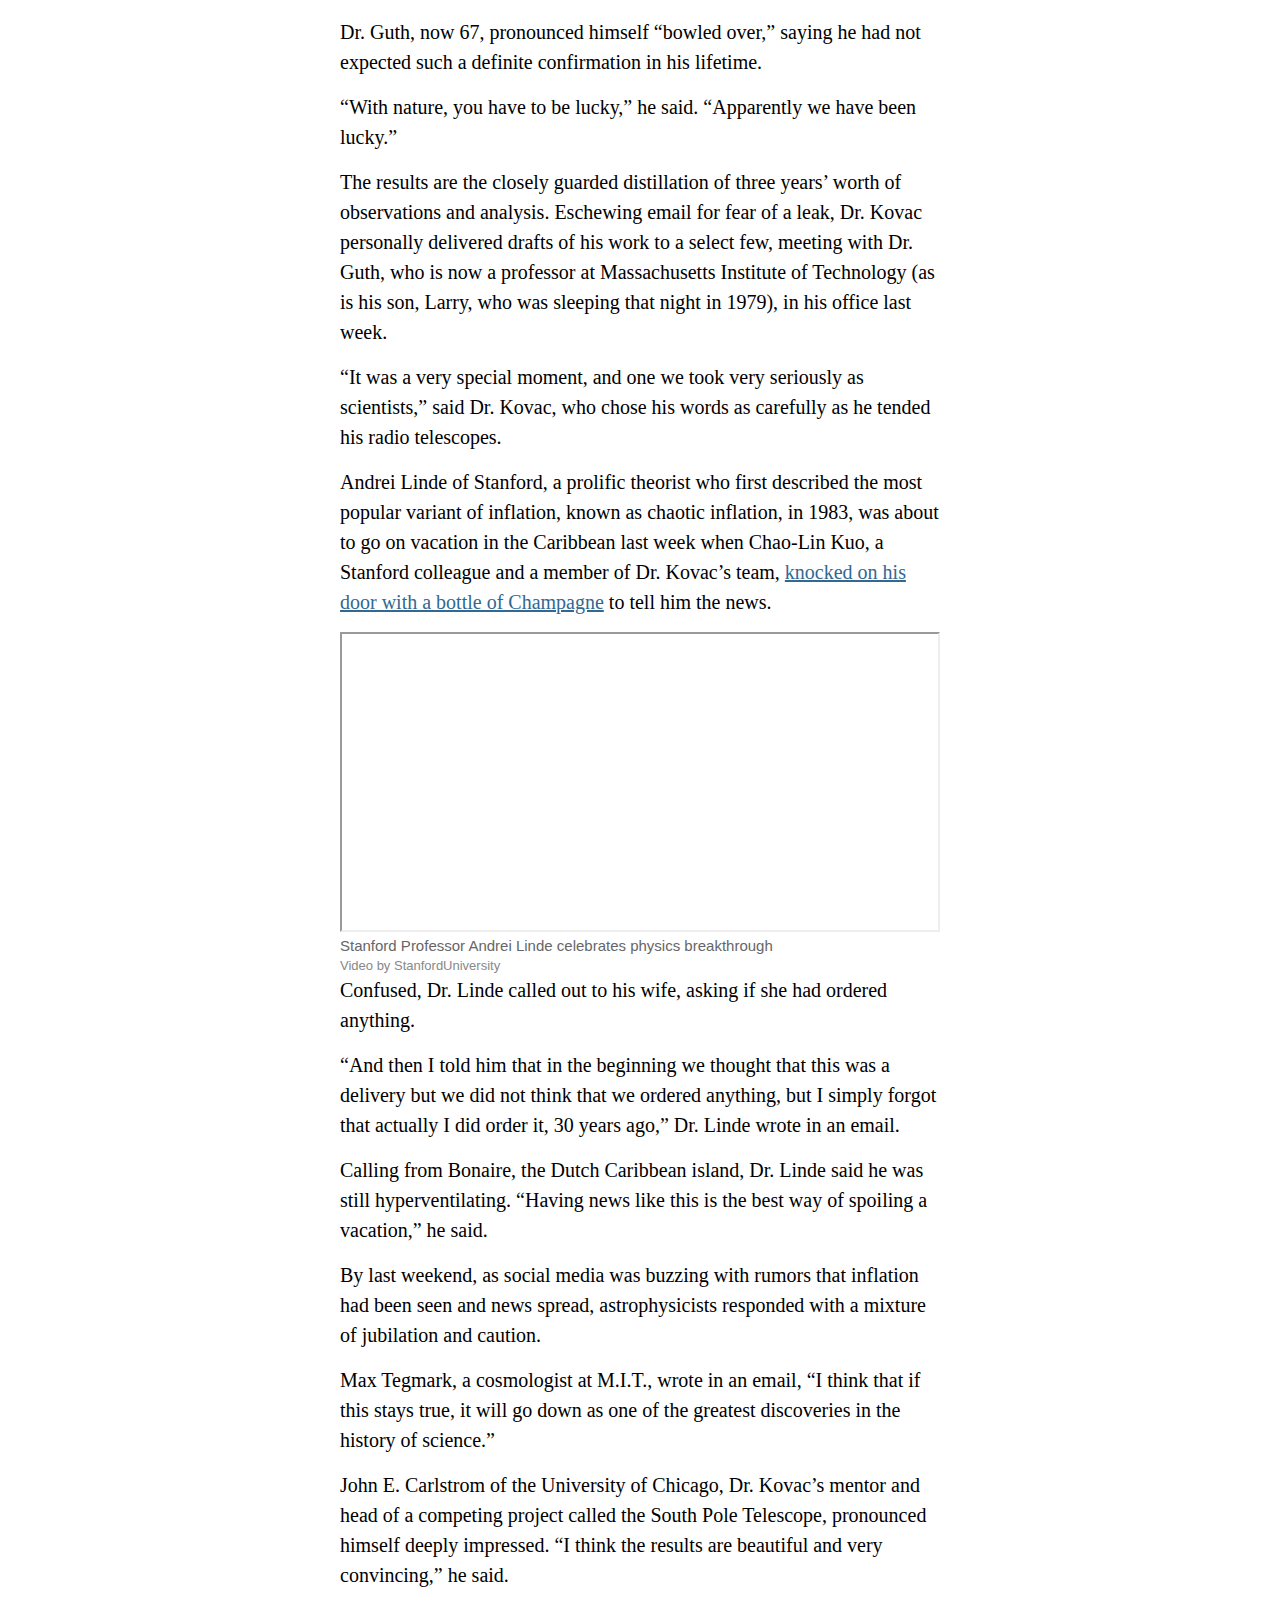
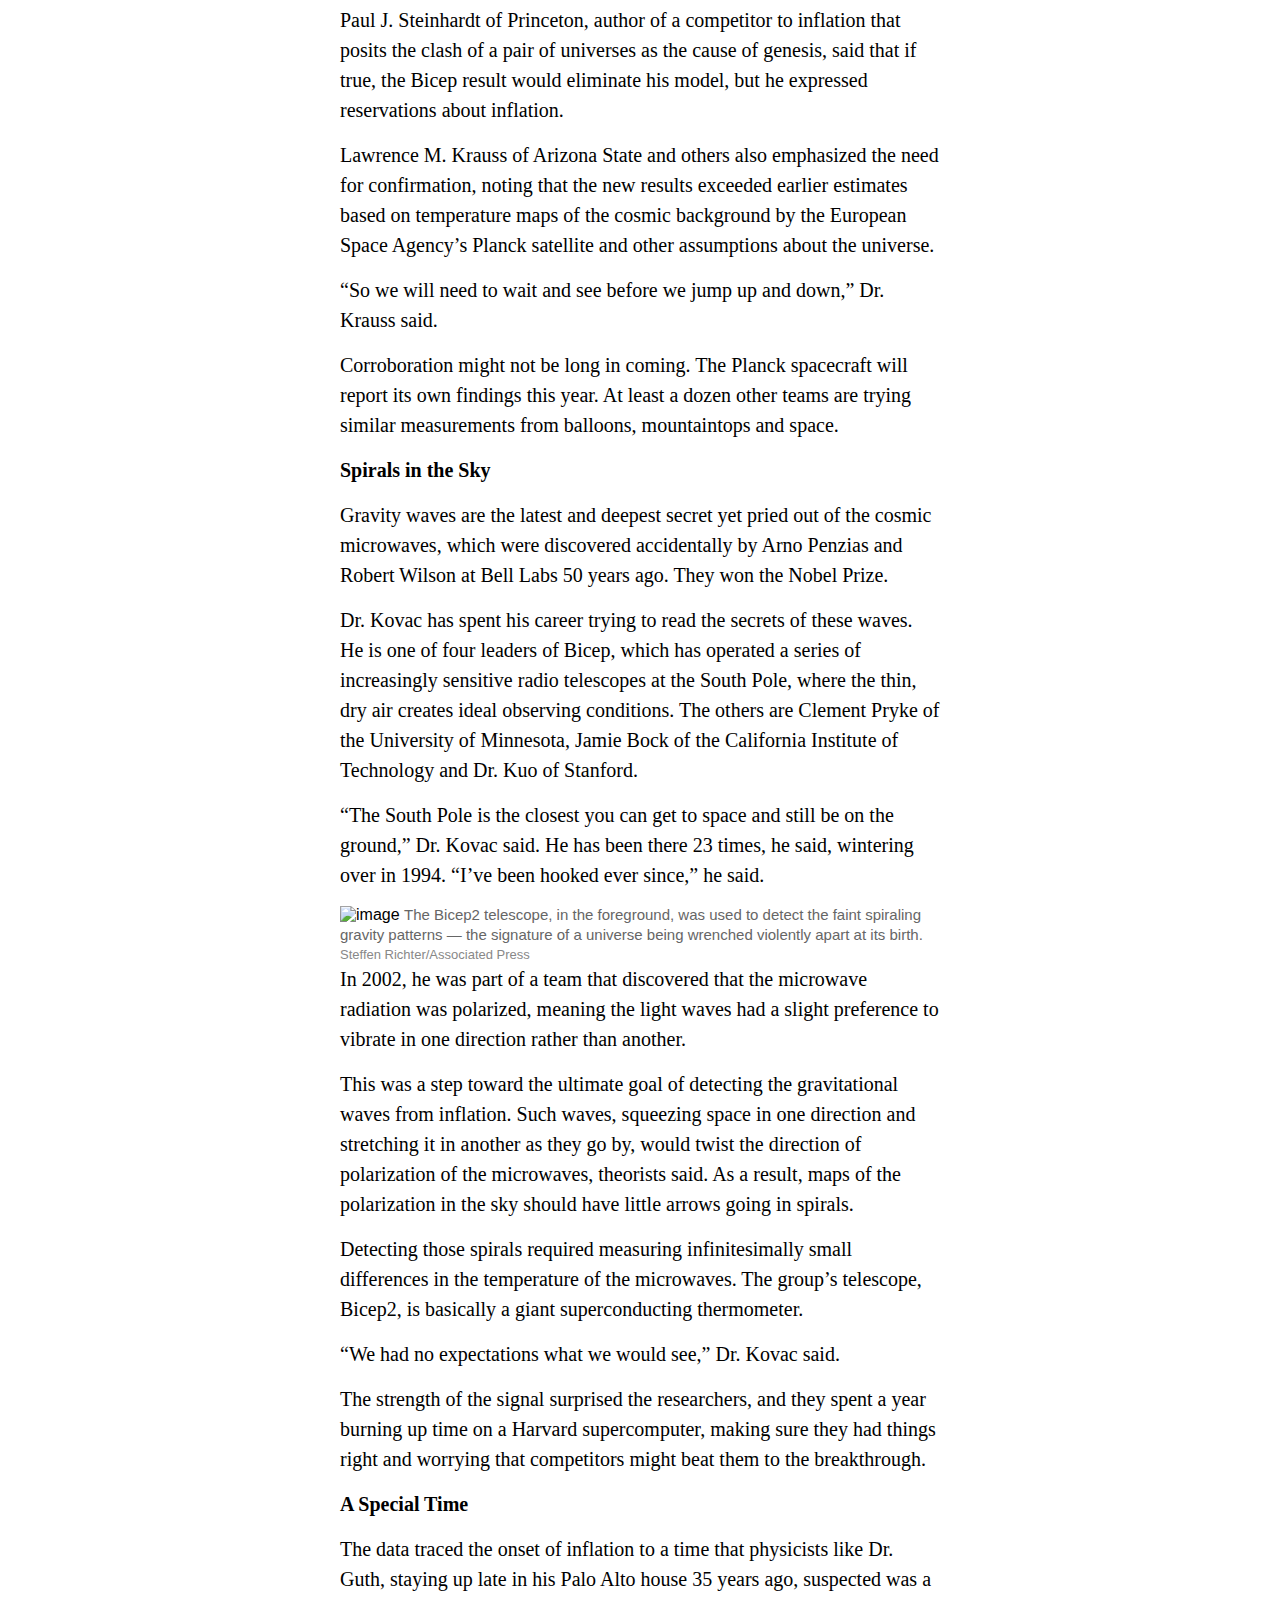
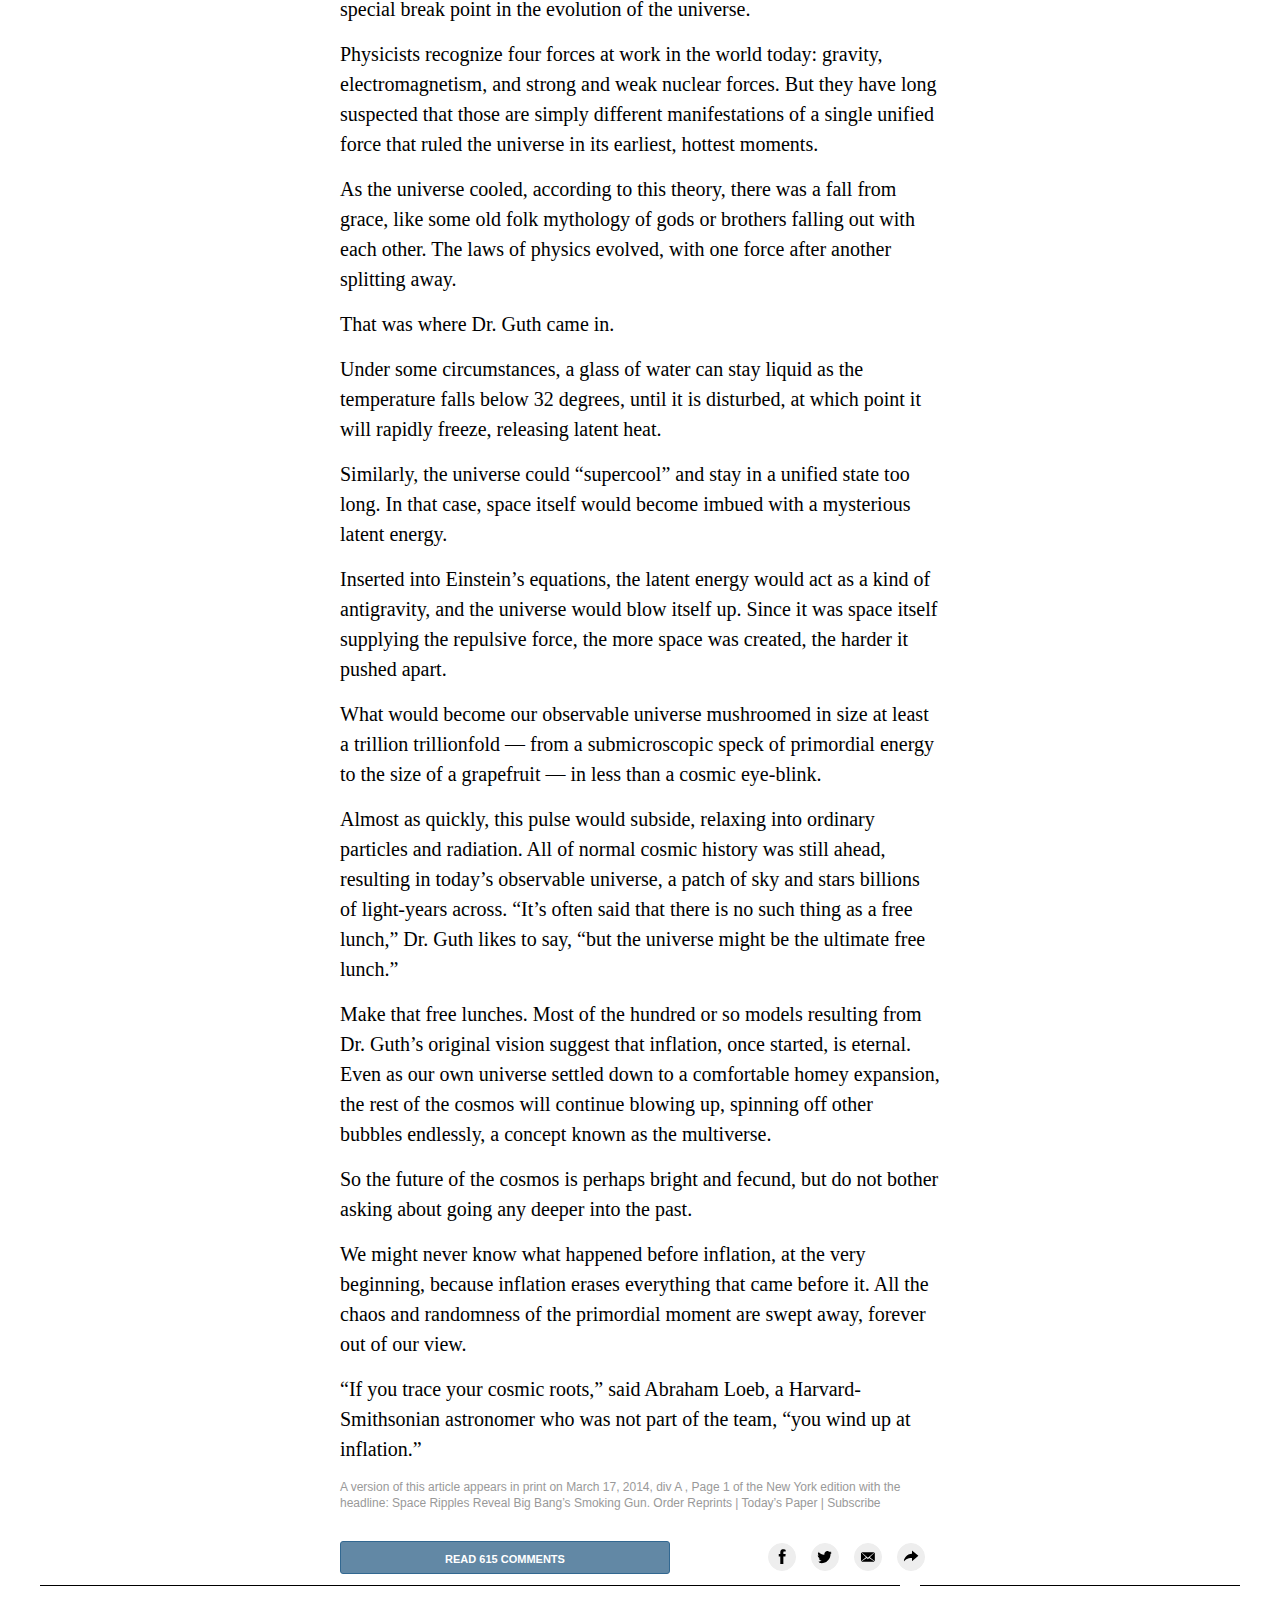
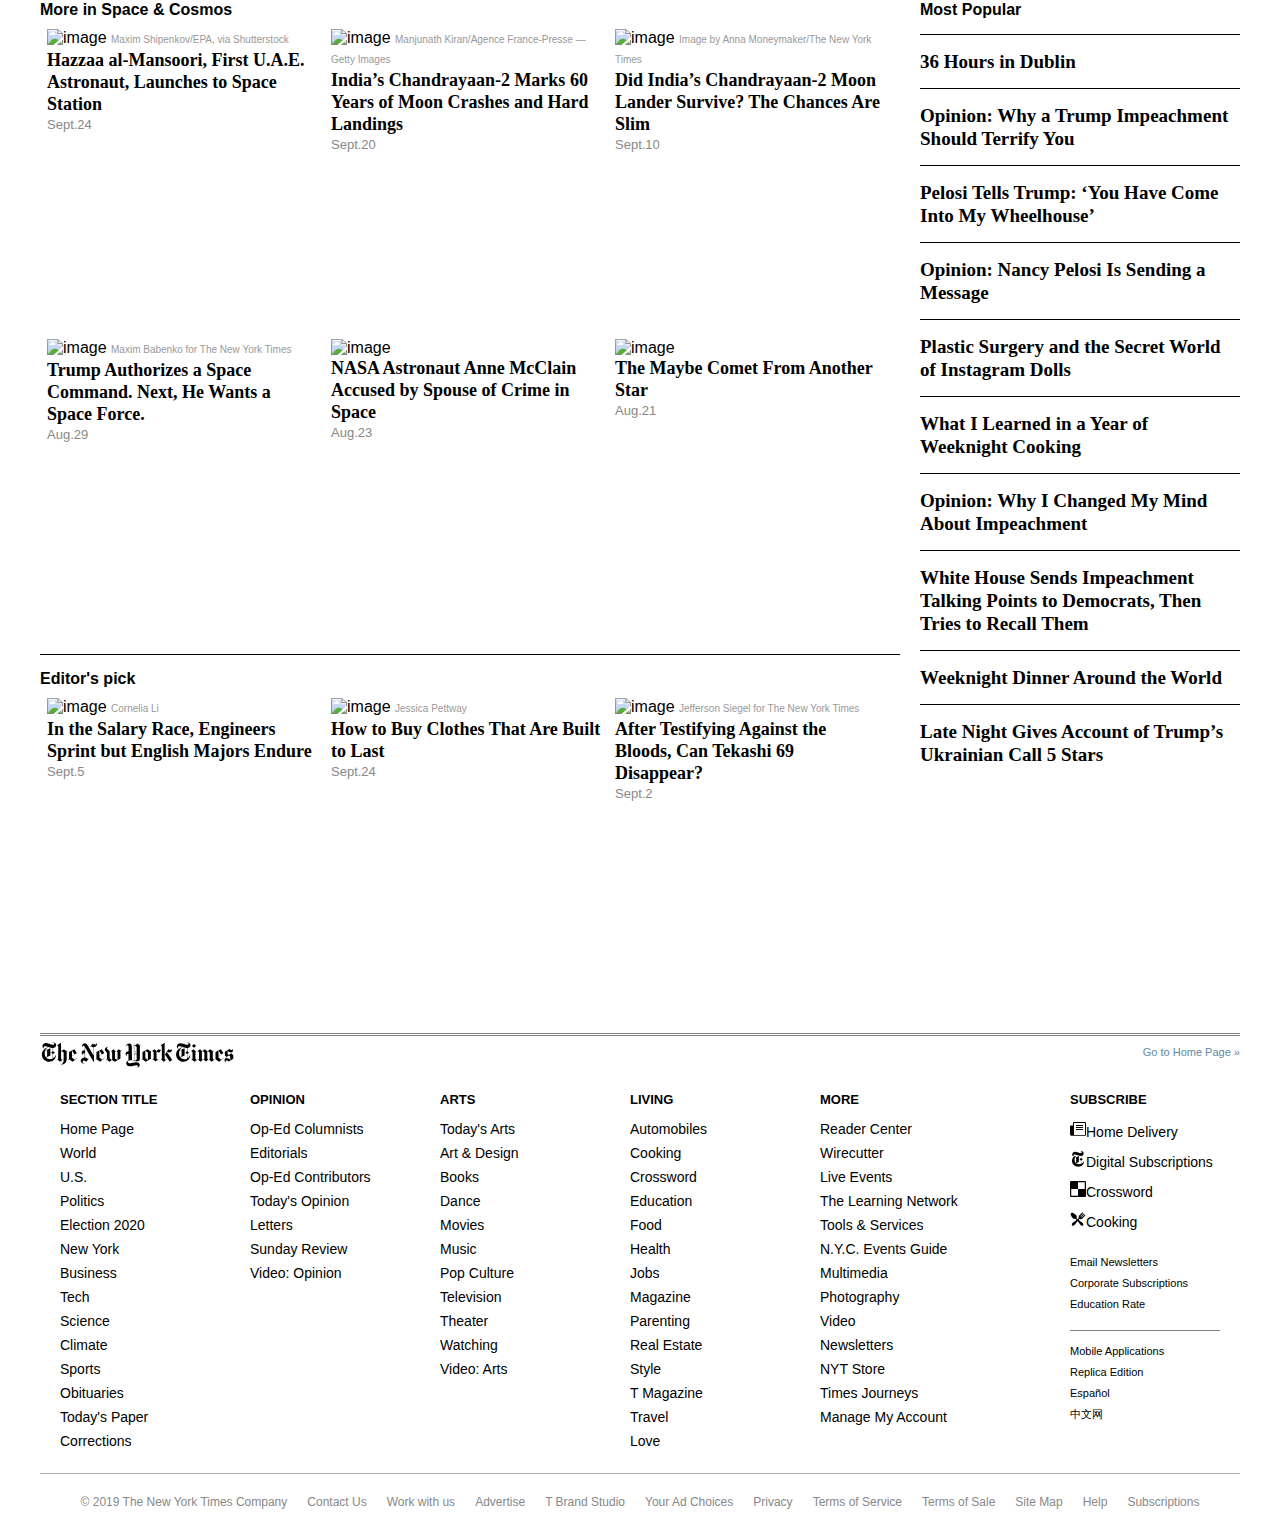
==== commit 88d7de5c: "Fixes from review" ====
--- a/index.html
+++ b/index.html
@@ -15,7 +15,7 @@
 		<div class="footer-signup-fixed">
 
 			<div class="float-right">
-				<img src="../images/down-arrow.svg" class="icons-dimension" alt="image">
+				<img src="images/down-arrow.svg" class="icons-dimension" alt="image">
 			</div>
 			<div>
 				Access more of The Times by creating a free account or logging in.
@@ -25,8 +25,8 @@
 		</div>
 
 		<!-- Header container1 -->
-		<header class="navbar-decoration">
-			<section class="navbar-container margin-center navbar-container-padding">
+		<header class="navbar-decoration top-navbar-fixed">
+			<div class="navbar-container margin-center navbar-container-padding">
 				<!-- Left nav group  -->
 				<div class="nav-group navbar-margin float-left">
 					<!-- menu and search buttons -->
@@ -68,15 +68,17 @@
 				<!-- Logo nav -->
 				<div class="nav-group margin-center text-center">
 					<!-- Main logo -->
-					<svg xmlns="http://www.w3.org/2000/svg" class="top-logo-dimension" viewBox="0 0 184 25" fill="#000">
-						<path
-							d="M13.8 2.9c0-2-1.9-2.5-3.4-2.5v.3c.9 0 1.6.3 1.6 1 0 .4-.3 1-1.2 1-.7 0-2.2-.4-3.3-.8C6.2 1.4 5 1 4 1 2 1 .6 2.5.6 4.2c0 1.5 1.1 2 1.5 2.2l.1-.2c-.2-.2-.5-.4-.5-1 0-.4.4-1.1 1.4-1.1.9 0 2.1.4 3.7.9 1.4.4 2.9.7 3.7.8v3.1L9 10.2v.1l1.5 1.3v4.3c-.8.5-1.7.6-2.5.6-1.5 0-2.8-.4-3.9-1.6l4.1-2V6l-5 2.2C3.6 6.9 4.7 6 5.8 5.4l-.1-.3c-3 .8-5.7 3.6-5.7 7 0 4 3.3 7 7 7 4 0 6.6-3.2 6.6-6.5h-.2c-.6 1.3-1.5 2.5-2.6 3.1v-4.1l1.6-1.3v-.1l-1.6-1.3V5.8c1.5 0 3-1 3-2.9zm-8.7 11l-1.2.6c-.7-.9-1.1-2.1-1.1-3.8 0-.7 0-1.5.2-2.1l2.1-.9v6.2zm10.6 2.3l-1.3 1 .2.2.6-.5 2.2 2 3-2-.1-.2-.8.5-1-1V9.4l.8-.6 1.7 1.4v6.1c0 3.8-.8 4.4-2.5 5v.3c2.8.1 5.4-.8 5.4-5.7V9.3l.9-.7-.2-.2-.8.6-2.5-2.1L18.5 9V.8h-.2l-3.5 2.4v.2c.4.2 1 .4 1 1.5l-.1 11.3zM34 15.1L31.5 17 29 15v-1.2l4.7-3.2v-.1l-2.4-3.6-5.2 2.8v6.6l-1 .8.2.2.9-.7 3.4 2.5 4.5-3.6-.1-.4zm-5-1.7V8.5l.2-.1 2.2 3.5-2.4 1.5zM53.1 2c0-.3-.1-.6-.2-.9h-.2c-.3.8-.7 1.2-1.7 1.2-.9 0-1.5-.5-1.9-.9l-2.9 3.3.2.2 1-.9c.6.5 1.1.9 2.5 1v8.3L44 3.2c-.5-.8-1.2-1.9-2.6-1.9-1.6 0-3 1.4-2.8 3.6h.3c.1-.6.4-1.3 1.1-1.3.5 0 1 .5 1.3 1v3.3c-1.8 0-3 .8-3 2.3 0 .8.4 2 1.6 2.3v-.2c-.2-.2-.3-.4-.3-.7 0-.5.4-.9 1.1-.9h.5v4.2c-2.1 0-3.8 1.2-3.8 3.2 0 1.9 1.6 2.8 3.4 2.7v-.2c-1.1-.1-1.6-.6-1.6-1.3 0-.9.6-1.3 1.4-1.3.8 0 1.5.5 2 1.1l2.9-3.2-.2-.2-.7.8c-1.1-1-1.7-1.3-3-1.5V5l8 14h.6V5c1.5-.1 2.9-1.3 2.9-3zm7.3 13.1L57.9 17l-2.5-2v-1.2l4.7-3.2v-.1l-2.4-3.6-5.2 2.8v6.6l-1 .8.2.2.9-.7 3.4 2.5 4.5-3.6-.1-.4zm-5-1.7V8.5l.2-.1 2.2 3.5-2.4 1.5zM76.7 8l-.7.5-1.9-1.6-2.2 2 .9.9v7.5l-2.4-1.5V9.6l.8-.5-2.3-2.2-2.2 2 .9.9V17l-.3.2-2.1-1.5v-6c0-1.4-.7-1.8-1.5-2.3-.7-.5-1.1-.8-1.1-1.5 0-.6.6-.9.9-1.1v-.2c-.8 0-2.9.8-2.9 2.7 0 1 .5 1.4 1 1.9s1 .9 1 1.8v5.8l-1.1.8.2.2 1-.8 2.3 2 2.5-1.7 2.8 1.7 5.3-3.1V9.2l1.3-1-.2-.2zm18.6-5.5l-1 .9-2.2-2-3.3 2.4V1.6h-.3l.1 16.2c-.3 0-1.2-.2-1.9-.4l-.2-13.5c0-1-.7-2.4-2.5-2.4s-3 1.4-3 2.8h.3c.1-.6.4-1.1 1-1.1s1.1.4 1.1 1.7v3.9c-1.8.1-2.9 1.1-2.9 2.4 0 .8.4 2 1.6 2V13c-.4-.2-.5-.5-.5-.7 0-.6.5-.8 1.3-.8h.4v6.2c-1.5.5-2.1 1.6-2.1 2.8 0 1.7 1.3 2.9 3.3 2.9 1.4 0 2.6-.2 3.8-.5 1-.2 2.3-.5 2.9-.5.8 0 1.1.4 1.1.9 0 .7-.3 1-.7 1.1v.2c1.6-.3 2.6-1.3 2.6-2.8s-1.5-2.4-3.1-2.4c-.8 0-2.5.3-3.7.5-1.4.3-2.8.5-3.2.5-.7 0-1.5-.3-1.5-1.3 0-.8.7-1.5 2.4-1.5.9 0 2 .1 3.1.4 1.2.3 2.3.6 3.3.6 1.5 0 2.8-.5 2.8-2.6V3.7l1.2-1-.2-.2zm-4.1 6.1c-.3.3-.7.6-1.2.6s-1-.3-1.2-.6V4.2l1-.7 1.4 1.3v3.8zm0 3c-.2-.2-.7-.5-1.2-.5s-1 .3-1.2.5V9c.2.2.7.5 1.2.5s1-.3 1.2-.5v2.6zm0 4.7c0 .8-.5 1.6-1.6 1.6h-.8V12c.2-.2.7-.5 1.2-.5s.9.3 1.2.5v4.3zm13.7-7.1l-3.2-2.3-4.9 2.8v6.5l-1 .8.1.2.8-.6 3.2 2.4 5-3V9.2zm-5.4 6.3V8.3l2.5 1.8v7.1l-2.5-1.7zm14.9-8.4h-.2c-.3.2-.6.4-.9.4-.4 0-.9-.2-1.1-.5h-.2l-1.7 1.9-1.7-1.9-3 2 .1.2.8-.5 1 1.1v6.3l-1.3 1 .2.2.6-.5 2.4 2 3.1-2.1-.1-.2-.9.5-1.2-1V9c.5.5 1.1 1 1.8 1 1.4.1 2.2-1.3 2.3-2.9zm12 9.6L123 19l-4.6-7 3.3-5.1h.2c.4.4 1 .8 1.7.8s1.2-.4 1.5-.8h.2c-.1 2-1.5 3.2-2.5 3.2s-1.5-.5-2.1-.8l-.3.5 5 7.4 1-.6v.1zm-11-.5l-1.3 1 .2.2.6-.5 2.2 2 3-2-.2-.2-.8.5-1-1V.8h-.1l-3.6 2.4v.2c.4.2 1 .3 1 1.5v11.3zM143 2.9c0-2-1.9-2.5-3.4-2.5v.3c.9 0 1.6.3 1.6 1 0 .4-.3 1-1.2 1-.7 0-2.2-.4-3.3-.8-1.3-.4-2.5-.8-3.5-.8-2 0-3.4 1.5-3.4 3.2 0 1.5 1.1 2 1.5 2.2l.1-.2c-.3-.2-.6-.4-.6-1 0-.4.4-1.1 1.4-1.1.9 0 2.1.4 3.7.9 1.4.4 2.9.7 3.7.8V9l-1.5 1.3v.1l1.5 1.3V16c-.8.5-1.7.6-2.5.6-1.5 0-2.8-.4-3.9-1.6l4.1-2V6l-5 2.2c.5-1.3 1.6-2.2 2.6-2.9l-.1-.2c-3 .8-5.7 3.5-5.7 6.9 0 4 3.3 7 7 7 4 0 6.6-3.2 6.6-6.5h-.2c-.6 1.3-1.5 2.5-2.6 3.1v-4.1l1.6-1.3v-.1L140 8.8v-3c1.5 0 3-1 3-2.9zm-8.7 11l-1.2.6c-.7-.9-1.1-2.1-1.1-3.8 0-.7.1-1.5.3-2.1l2.1-.9-.1 6.2zm12.2-12h-.1l-2 1.7v.1l1.7 1.9h.2l2-1.7v-.1l-1.8-1.9zm3 14.8l-.8.5-1-1V9.3l1-.7-.2-.2-.7.6-1.8-2.1-2.9 2 .2.3.7-.5.9 1.1v6.5l-1.3 1 .1.2.7-.5 2.2 2 3-2-.1-.3zm16.7-.1l-.7.5-1.1-1V9.3l1-.8-.2-.2-.8.7-2.3-2.1-3 2.1-2.3-2.1L154 9l-1.8-2.1-2.9 2 .1.3.7-.5 1 1.1v6.5l-.8.8 2.3 1.9 2.2-2-.9-.9V9.3l.9-.6 1.5 1.4v6l-.8.8 2.3 1.9 2.2-2-.9-.9V9.3l.8-.5 1.6 1.4v6l-.7.7 2.3 2.1 3.1-2.1v-.3zm8.7-1.5l-2.5 1.9-2.5-2v-1.2l4.7-3.2v-.1l-2.4-3.6-5.2 2.8v6.8l3.5 2.5 4.5-3.6-.1-.3zm-5-1.7V8.5l.2-.1 2.2 3.5-2.4 1.5zm14.1-.9l-1.9-1.5c1.3-1.1 1.8-2.6 1.8-3.6v-.6h-.2c-.2.5-.6 1-1.4 1-.8 0-1.3-.4-1.8-1L176 9.3v3.6l1.7 1.3c-1.7 1.5-2 2.5-2 3.3 0 1 .5 1.7 1.3 2l.1-.2c-.2-.2-.4-.3-.4-.8 0-.3.4-.8 1.2-.8 1 0 1.6.7 1.9 1l4.3-2.6v-3.6h-.1zm-1.1-3c-.7 1.2-2.2 2.4-3.1 3l-1.1-.9V8.1c.4 1 1.5 1.8 2.6 1.8.7 0 1.1-.1 1.6-.4zm-1.7 8c-.5-1.1-1.7-1.9-2.9-1.9-.3 0-1.1 0-1.9.5.5-.8 1.8-2.2 3.5-3.2l1.2 1 .1 3.6z">
-						</path>
-					</svg>
-				</div>
-
-
-			</section>
+					<a href="#">
+						<svg xmlns="http://www.w3.org/2000/svg" class="top-logo-dimension" viewBox="0 0 184 25" fill="#000">
+							<path
+								d="M13.8 2.9c0-2-1.9-2.5-3.4-2.5v.3c.9 0 1.6.3 1.6 1 0 .4-.3 1-1.2 1-.7 0-2.2-.4-3.3-.8C6.2 1.4 5 1 4 1 2 1 .6 2.5.6 4.2c0 1.5 1.1 2 1.5 2.2l.1-.2c-.2-.2-.5-.4-.5-1 0-.4.4-1.1 1.4-1.1.9 0 2.1.4 3.7.9 1.4.4 2.9.7 3.7.8v3.1L9 10.2v.1l1.5 1.3v4.3c-.8.5-1.7.6-2.5.6-1.5 0-2.8-.4-3.9-1.6l4.1-2V6l-5 2.2C3.6 6.9 4.7 6 5.8 5.4l-.1-.3c-3 .8-5.7 3.6-5.7 7 0 4 3.3 7 7 7 4 0 6.6-3.2 6.6-6.5h-.2c-.6 1.3-1.5 2.5-2.6 3.1v-4.1l1.6-1.3v-.1l-1.6-1.3V5.8c1.5 0 3-1 3-2.9zm-8.7 11l-1.2.6c-.7-.9-1.1-2.1-1.1-3.8 0-.7 0-1.5.2-2.1l2.1-.9v6.2zm10.6 2.3l-1.3 1 .2.2.6-.5 2.2 2 3-2-.1-.2-.8.5-1-1V9.4l.8-.6 1.7 1.4v6.1c0 3.8-.8 4.4-2.5 5v.3c2.8.1 5.4-.8 5.4-5.7V9.3l.9-.7-.2-.2-.8.6-2.5-2.1L18.5 9V.8h-.2l-3.5 2.4v.2c.4.2 1 .4 1 1.5l-.1 11.3zM34 15.1L31.5 17 29 15v-1.2l4.7-3.2v-.1l-2.4-3.6-5.2 2.8v6.6l-1 .8.2.2.9-.7 3.4 2.5 4.5-3.6-.1-.4zm-5-1.7V8.5l.2-.1 2.2 3.5-2.4 1.5zM53.1 2c0-.3-.1-.6-.2-.9h-.2c-.3.8-.7 1.2-1.7 1.2-.9 0-1.5-.5-1.9-.9l-2.9 3.3.2.2 1-.9c.6.5 1.1.9 2.5 1v8.3L44 3.2c-.5-.8-1.2-1.9-2.6-1.9-1.6 0-3 1.4-2.8 3.6h.3c.1-.6.4-1.3 1.1-1.3.5 0 1 .5 1.3 1v3.3c-1.8 0-3 .8-3 2.3 0 .8.4 2 1.6 2.3v-.2c-.2-.2-.3-.4-.3-.7 0-.5.4-.9 1.1-.9h.5v4.2c-2.1 0-3.8 1.2-3.8 3.2 0 1.9 1.6 2.8 3.4 2.7v-.2c-1.1-.1-1.6-.6-1.6-1.3 0-.9.6-1.3 1.4-1.3.8 0 1.5.5 2 1.1l2.9-3.2-.2-.2-.7.8c-1.1-1-1.7-1.3-3-1.5V5l8 14h.6V5c1.5-.1 2.9-1.3 2.9-3zm7.3 13.1L57.9 17l-2.5-2v-1.2l4.7-3.2v-.1l-2.4-3.6-5.2 2.8v6.6l-1 .8.2.2.9-.7 3.4 2.5 4.5-3.6-.1-.4zm-5-1.7V8.5l.2-.1 2.2 3.5-2.4 1.5zM76.7 8l-.7.5-1.9-1.6-2.2 2 .9.9v7.5l-2.4-1.5V9.6l.8-.5-2.3-2.2-2.2 2 .9.9V17l-.3.2-2.1-1.5v-6c0-1.4-.7-1.8-1.5-2.3-.7-.5-1.1-.8-1.1-1.5 0-.6.6-.9.9-1.1v-.2c-.8 0-2.9.8-2.9 2.7 0 1 .5 1.4 1 1.9s1 .9 1 1.8v5.8l-1.1.8.2.2 1-.8 2.3 2 2.5-1.7 2.8 1.7 5.3-3.1V9.2l1.3-1-.2-.2zm18.6-5.5l-1 .9-2.2-2-3.3 2.4V1.6h-.3l.1 16.2c-.3 0-1.2-.2-1.9-.4l-.2-13.5c0-1-.7-2.4-2.5-2.4s-3 1.4-3 2.8h.3c.1-.6.4-1.1 1-1.1s1.1.4 1.1 1.7v3.9c-1.8.1-2.9 1.1-2.9 2.4 0 .8.4 2 1.6 2V13c-.4-.2-.5-.5-.5-.7 0-.6.5-.8 1.3-.8h.4v6.2c-1.5.5-2.1 1.6-2.1 2.8 0 1.7 1.3 2.9 3.3 2.9 1.4 0 2.6-.2 3.8-.5 1-.2 2.3-.5 2.9-.5.8 0 1.1.4 1.1.9 0 .7-.3 1-.7 1.1v.2c1.6-.3 2.6-1.3 2.6-2.8s-1.5-2.4-3.1-2.4c-.8 0-2.5.3-3.7.5-1.4.3-2.8.5-3.2.5-.7 0-1.5-.3-1.5-1.3 0-.8.7-1.5 2.4-1.5.9 0 2 .1 3.1.4 1.2.3 2.3.6 3.3.6 1.5 0 2.8-.5 2.8-2.6V3.7l1.2-1-.2-.2zm-4.1 6.1c-.3.3-.7.6-1.2.6s-1-.3-1.2-.6V4.2l1-.7 1.4 1.3v3.8zm0 3c-.2-.2-.7-.5-1.2-.5s-1 .3-1.2.5V9c.2.2.7.5 1.2.5s1-.3 1.2-.5v2.6zm0 4.7c0 .8-.5 1.6-1.6 1.6h-.8V12c.2-.2.7-.5 1.2-.5s.9.3 1.2.5v4.3zm13.7-7.1l-3.2-2.3-4.9 2.8v6.5l-1 .8.1.2.8-.6 3.2 2.4 5-3V9.2zm-5.4 6.3V8.3l2.5 1.8v7.1l-2.5-1.7zm14.9-8.4h-.2c-.3.2-.6.4-.9.4-.4 0-.9-.2-1.1-.5h-.2l-1.7 1.9-1.7-1.9-3 2 .1.2.8-.5 1 1.1v6.3l-1.3 1 .2.2.6-.5 2.4 2 3.1-2.1-.1-.2-.9.5-1.2-1V9c.5.5 1.1 1 1.8 1 1.4.1 2.2-1.3 2.3-2.9zm12 9.6L123 19l-4.6-7 3.3-5.1h.2c.4.4 1 .8 1.7.8s1.2-.4 1.5-.8h.2c-.1 2-1.5 3.2-2.5 3.2s-1.5-.5-2.1-.8l-.3.5 5 7.4 1-.6v.1zm-11-.5l-1.3 1 .2.2.6-.5 2.2 2 3-2-.2-.2-.8.5-1-1V.8h-.1l-3.6 2.4v.2c.4.2 1 .3 1 1.5v11.3zM143 2.9c0-2-1.9-2.5-3.4-2.5v.3c.9 0 1.6.3 1.6 1 0 .4-.3 1-1.2 1-.7 0-2.2-.4-3.3-.8-1.3-.4-2.5-.8-3.5-.8-2 0-3.4 1.5-3.4 3.2 0 1.5 1.1 2 1.5 2.2l.1-.2c-.3-.2-.6-.4-.6-1 0-.4.4-1.1 1.4-1.1.9 0 2.1.4 3.7.9 1.4.4 2.9.7 3.7.8V9l-1.5 1.3v.1l1.5 1.3V16c-.8.5-1.7.6-2.5.6-1.5 0-2.8-.4-3.9-1.6l4.1-2V6l-5 2.2c.5-1.3 1.6-2.2 2.6-2.9l-.1-.2c-3 .8-5.7 3.5-5.7 6.9 0 4 3.3 7 7 7 4 0 6.6-3.2 6.6-6.5h-.2c-.6 1.3-1.5 2.5-2.6 3.1v-4.1l1.6-1.3v-.1L140 8.8v-3c1.5 0 3-1 3-2.9zm-8.7 11l-1.2.6c-.7-.9-1.1-2.1-1.1-3.8 0-.7.1-1.5.3-2.1l2.1-.9-.1 6.2zm12.2-12h-.1l-2 1.7v.1l1.7 1.9h.2l2-1.7v-.1l-1.8-1.9zm3 14.8l-.8.5-1-1V9.3l1-.7-.2-.2-.7.6-1.8-2.1-2.9 2 .2.3.7-.5.9 1.1v6.5l-1.3 1 .1.2.7-.5 2.2 2 3-2-.1-.3zm16.7-.1l-.7.5-1.1-1V9.3l1-.8-.2-.2-.8.7-2.3-2.1-3 2.1-2.3-2.1L154 9l-1.8-2.1-2.9 2 .1.3.7-.5 1 1.1v6.5l-.8.8 2.3 1.9 2.2-2-.9-.9V9.3l.9-.6 1.5 1.4v6l-.8.8 2.3 1.9 2.2-2-.9-.9V9.3l.8-.5 1.6 1.4v6l-.7.7 2.3 2.1 3.1-2.1v-.3zm8.7-1.5l-2.5 1.9-2.5-2v-1.2l4.7-3.2v-.1l-2.4-3.6-5.2 2.8v6.8l3.5 2.5 4.5-3.6-.1-.3zm-5-1.7V8.5l.2-.1 2.2 3.5-2.4 1.5zm14.1-.9l-1.9-1.5c1.3-1.1 1.8-2.6 1.8-3.6v-.6h-.2c-.2.5-.6 1-1.4 1-.8 0-1.3-.4-1.8-1L176 9.3v3.6l1.7 1.3c-1.7 1.5-2 2.5-2 3.3 0 1 .5 1.7 1.3 2l.1-.2c-.2-.2-.4-.3-.4-.8 0-.3.4-.8 1.2-.8 1 0 1.6.7 1.9 1l4.3-2.6v-3.6h-.1zm-1.1-3c-.7 1.2-2.2 2.4-3.1 3l-1.1-.9V8.1c.4 1 1.5 1.8 2.6 1.8.7 0 1.1-.1 1.6-.4zm-1.7 8c-.5-1.1-1.7-1.9-2.9-1.9-.3 0-1.1 0-1.9.5.5-.8 1.8-2.2 3.5-3.2l1.2 1 .1 3.6z">
+							</path>
+						</svg>
+					</a>
+				</div>
+
+
+			</div>
 		</header>
 
 		<!-- Content container  -->
@@ -88,7 +90,7 @@
 
 			<header class="margin-vertical-image-title">
 				<!-- Article image title  -->
-				<section class="main-image-container">
+				<div class="main-image-container">
 					<img class="article-image"
 						src="https://static01.nyt.com/images/2014/03/18/science/space/18cosmos/18cosmos-articleLarge.jpg?quality=90&auto=webp"
 						alt="image" />
@@ -104,7 +106,7 @@
 							Rick Friedman for The New York Times
 						</span>
 					</span>
-				</section>
+				</div>
 			</header>
 
 
@@ -120,7 +122,7 @@
 					<div>
 						<p class="author">
 							<strong>By
-								<a href="">
+								<a id="author" href="">
 									Dennis Overbye
 								</a></strong>
 						</p>
@@ -198,14 +200,14 @@
 				</div>
 
 				<!-- Article content  -->
-				<section class="article-font">
-					<!-- first section  -->
+				<div class="article-font">
+					<!-- first div  -->
 					<div>
 						<!-- Aside blocks  -->
 
 						<aside class="float-right aside-margin">
 							<!-- Sign up form  -->
-							<div class="aside-box-width">
+							<div class="aside-signup-width">
 								<div>
 									<h2 class="aside-title">Sign up for Science Times</h2>
 									<p class="aside-content">We’ll bring you stories that capture the wonders of the
@@ -237,7 +239,7 @@
 					<!-- spacer  -->
 					<div></div>
 
-					<!-- Second section  -->
+					<!-- Second div  -->
 					<div>
 						<!-- Aside blocks  -->
 
@@ -298,7 +300,7 @@
 					<!-- spacer  -->
 					<div></div>
 
-					<!-- Third section  -->
+					<!-- Third div  -->
 					<div>
 						<div class="article-container">
 							<p>
@@ -323,7 +325,7 @@
 						</div>
 
 					</div>
-				</section>
+				</div>
 			</div>
 			<!-- Group 2 important -->
 			<!-- Image   -->
@@ -344,34 +346,34 @@
 				<div class="margin-center fix-float-size images-margin">
 
 					<div class="image-related float-left">
-						<img class="inflation-images" src="../images/inflation1.png" alt="image" />
+						<img class="inflation-images" src="images/inflation1.png" alt="image" />
 						<p><span class="infographic-title">THE UNIVERSE</span>&nbsp; is just under 14 billion years old.
 							From our position in the Milky Way galaxy, we can observe a sphere that is now about
 							92 billion light-years across. But there's a mystery. Wherever we look, the universe has an
 							even temperature.</p>
 					</div>
 					<div class="image-related  float-left">
-						<img class="inflation-images" src="../images/inflation2.png" alt="image" />
+						<img class="inflation-images" src="images/inflation2.png" alt="image" />
 						<p><span class="infographic-title">NOT ENOUGH TIME</span>&nbsp; is just under 14 billion years
 							old. From our position in the Milky Way galaxy, we can observe a sphere that is now about
 							92 billion light-years across. But there's a mystery. Wherever we look, the universe has an
 							even temperature.</p>
 					</div>
 					<div class="image-related float-left">
-						<img class="inflation-images" src="../images/inflation3.png" alt="image" />
+						<img class="inflation-images" src="images/inflation3.png" alt="image" />
 						<p><span class="infographic-title">DISTANT COFFEE</span>&nbsp; At a smaller scale, imagine using
 							a telescope to look a mile in one direction. You see a coffee cup, and from the amount
 							of steam, you can estimate its temperature and how much it has cooled.</p>
 					</div>
 					<div class="image-related float-left">
-						<img class="inflation-images" src="../images/inflation4.png" alt="image" />
+						<img class="inflation-images" src="images/inflation4.png" alt="image" />
 						<p><span class="infographic-title">COFFEE EVERYWHERE</span>&nbsp; Now turn around and look a
 							mile in the other direction. You see a similar coffee cup, at exactly the same temperature.
 							Coincidence? Maybe. But if you see a similar cup in every direction, you might want to look
 							for another explanation.</p>
 					</div>
 					<div class="image-related  float-left">
-						<img class="inflation-images" src="../images/inflation5.png" alt="image" />
+						<img class="inflation-images" src="images/inflation5.png" alt="image" />
 						<p><span class="infographic-title">STILL NOT ENOUGH TIME</span>&nbsp; There has not been enough
 							time to carry coffee cups from place to place before they get cold. But if all the coffee
 							cups
@@ -379,7 +381,7 @@
 							even temperature.</p>
 					</div>
 					<div class="image-related float-left">
-						<img class="inflation-images" src="../images/inflation6.png" alt="image" />
+						<img class="inflation-images" src="images/inflation6.png" alt="image" />
 						<p><span class="infographic-title">INFLATION</span>&nbsp; solves this problem. The theory
 							proposes that, less than a trillionth of a second after the Big Bang, the universe
 							expanded faster than the speed of light. Tiny ripples in the violently expanding energy
@@ -387,7 +389,7 @@
 							large-scale structures of the universe.</p>
 					</div>
 					<div class="image-related float-left">
-						<img class="inflation-images" src="../images/inflation7.png" alt="image" />
+						<img class="inflation-images" src="images/inflation7.png" alt="image" />
 						<p><span class="infographic-title">FLUCTUATION</span>&nbsp; Astronomers have now detected
 							evidence of these ancient fluctuations in swirls of polarized light in the cosmic
 							background radiation, which is energy left over from the early universe. These are
@@ -395,7 +397,7 @@
 							Einstein.</p>
 					</div>
 					<div class="image-related float-left">
-						<img class="inflation-images" src="../images/inflation8.png" alt="image" />
+						<img class="inflation-images" src="images/inflation8.png" alt="image" />
 						<p><span class="infographic-title">EXPANSION</span>&nbsp; Returning to our coffee, imagine a
 							single, central pot expanding faster than light and cooling to an even temperature as
 							it expands. That is something like inflation. And the structure of the universe mirrors the
@@ -412,8 +414,8 @@
 			<!-- Group 3 -->
 
 			<div class="margin-center">
-				<!-- Forth section  -->
-				<section class="article-font">
+				<!-- Forth div  -->
+				<div class="article-font">
 					<div>
 						<div class="article-container">
 							<p>Dr. Kovac said the chance that the results were a fluke was only one in 10 million.</p>
@@ -436,10 +438,10 @@
 
 					</div>
 
-				</section>
+				</div>
 				<!-- spacer  -->
 
-				<!-- Fifth section with 4 p  -->
+				<!-- Fifth div with 4 p  -->
 
 				<!-- Figure with embedded video -->
 				<figure class="article-container">
@@ -459,7 +461,7 @@
 						</span>
 					</span>
 				</figure>
-				<section class="article-font">
+				<div class="article-font">
 					<div>
 						<div class="article-container">
 							<p>Confused, Dr. Linde called out to his wife, asking if she had ordered anything.</p>
@@ -506,10 +508,10 @@
 						</div>
 
 					</div>
-				</section>
-				<!-- Sixth section with 4 p  -->
+				</div>
+				<!-- Sixth div with 4 p  -->
 				<!-- spacer  -->
-				<!-- Sixth section with 9 p  -->
+				<!-- Sixth div with 9 p  -->
 				<!-- spacer  -->
 				<!-- image -->
 				<div class="article-container">
@@ -528,7 +530,7 @@
 						</span>
 					</span>
 				</div>
-				<section class="article-font">
+				<div class="article-font">
 					<div>
 						<div class="article-container">
 							<p>In 2002, he was part of a team that discovered that the microwave radiation was
@@ -595,19 +597,19 @@
 
 					</div>
 
-				</section>
-				<!-- Seventh section with 7 p  -->
+				</div>
+				<!-- Seventh div with 7 p  -->
 				<!-- spacer  -->
-				<!-- Eighth section with 9 p  -->
+				<!-- Eighth div with 9 p  -->
 				<!-- spacer  -->
-				<!-- Nineth section with 4 p  -->
+				<!-- Nineth div with 4 p  -->
 			</div>
 
 			<!-- Article footer  -->
 			<div class="article-content-width margin-center">
 				<div>
 					<div class="article-footer">A version of this article appears in print on
-						<time datetime="2014-03-18T04:00:00.000Z">March 17, 2014</time>, Section
+						<time datetime="2014-03-18T04:00:00.000Z">March 17, 2014</time>, div
 						A
 						, Page
 						1
@@ -770,11 +772,11 @@
 
 			<!-- Editors pick  -->
 			<div class="float-left fix-float-size related-width  top-border">
-				<section>
+				<div>
 					<div class="font-bold">
 						Editor's pick
 					</div>
-				</section>
+				</div>
 				<!-- Editors pick 1 -->
 
 				<div class="image-related float-left">
@@ -839,13 +841,13 @@
 					</svg></a>
 			</header>
 
-			<!-- navbar sections -->
+			<!-- navbar divs -->
 			<div class="footer-links margin-top-20px">
-				<!-- Navbar section #1 -->
-				<section class="float-left">
+				<!-- Navbar div #1 -->
+				<div class="float-left">
 					<h3>Section title</h3>
 
-					<!-- Section list -->
+					<!-- div list -->
 					<ul>
 						<li>
 							<a href="https://www.nytimes.com">home
@@ -891,8 +893,8 @@
 							<a href="https://www.nytimes.com/section/corrections">corrections</a>
 						</li>
 					</ul>
-				</section>
-				<section class="float-left">
+				</div>
+				<div class="float-left">
 					<h3>opinion</h3>
 					<!-- Section list -->
 					<ul>
@@ -904,8 +906,8 @@
 						<li> <a href="https://www.nytimes.com/section/opinion/sunday">sunday review</a></li>
 						<li> <a href="https://www.nytimes.com/video/opinion">video: opinion</a></li>
 					</ul>
-				</section>
-				<section class="float-left">
+				</div>
+				<div class="float-left">
 					<h3>Arts</h3>
 
 					<!-- Section list -->
@@ -922,8 +924,8 @@
 						<li><a href="https://www.nytimes.com/watching">watching</a></li>
 						<li><a href="https://www.nytimes.com/video/arts">video: arts</a></li>
 					</ul>
-				</section>
-				<section class="float-left">
+				</div>
+				<div class="float-left">
 					<h3>Living</h3>
 
 					<!-- Section list -->
@@ -943,8 +945,8 @@
 						<li><a href="https://www.nytimes.com/section/travel">travel</a></li>
 						<li><a href="https://www.nytimes.com/section/fashion/weddings">love</a></li>
 					</ul>
-				</section>
-				<section class="float-left">
+				</div>
+				<div class="float-left">
 					<h3>More</h3>
 
 					<!-- Section list -->
@@ -964,9 +966,9 @@
 						<li><a href="https://myaccount.nytimes.com/membercenter/myaccount.html">manage my account</a>
 						</li>
 					</ul>
-				</section>
+				</div>
 				<!-- Subscribe section -->
-				<section class="float-right subscribe-footer">
+				<div class="float-right subscribe-footer">
 					<h3>SUBSCRIBE</h3>
 
 					<!-- Bigger subscriptions -->
@@ -1030,7 +1032,7 @@
 						<li><a href="https://www.nytimes.com/es/">Español</a></li>
 						<li><a href="https://cn.nytimes.com/">中文网</a></li>
 					</ul>
-				</section>
+				</div>
 			</div>
 		</div>
 	</nav>
--- a/style.css
+++ b/style.css
@@ -28,10 +28,10 @@
 	font-weight: 700;
 }
 
-a {
+/* a {
 	text-decoration: none;
 	color: #000;
-}
+} */
 
 button {
 	cursor: pointer;
@@ -57,6 +57,16 @@
 	vertical-align: middle;
 	padding: 17px 40px;
 }
+
+.top-navbar-fixed{
+	width: 100%;
+    position: fixed;
+	background: white;
+	z-index: 2;
+    top: 0;
+    left: 0;
+}
+
 .top-border {
 	border-top: 1px solid #000;
 	padding: 15px 0;
@@ -89,6 +99,14 @@
 	position: absolute;
 	width: 228px;
 	top: -200px;
+}
+
+strong {
+	font-size: 20px;
+}
+
+#author {
+	color: #000;
 }
 
 .most-popular-menu a {
@@ -188,17 +206,6 @@
 	color: #888;
 }
 
-.author strong,
-a {
-	color: #000 !important;
-	font-size: 15px;
-}
-
-strong {
-	color: #000 !important;
-	font-size: 20px;
-}
-
 .custom-author-font {
 	font-size: 0.875rem;
 	font-weight: 500;
@@ -267,6 +274,8 @@
 
 .footer-links a {
 	font-size: 14px;
+	color: #000;
+	text-decoration: none;
 	text-transform: capitalize;
 	cursor: pointer;
 	height: 23px;
@@ -291,8 +300,8 @@
 
 .article-container a {
 	text-decoration: underline;
-	color: blue;
 	cursor: pointer;
+	color: #326891;
 }
 
 .other-links a {
@@ -306,6 +315,7 @@
 	line-height: 19px;
 	font-size: 14.25px;
 	font-weight: 700;
+	color: #000;
 }
 
 /* Asides */
@@ -422,7 +432,7 @@
 	width: fit-content;
 }
 
-.footer-links > section {
+.footer-links > div {
 	width: 150px;
 	margin: 0 20px;
 }
@@ -431,6 +441,15 @@
 	width: 230px;
 }
 
+.aside-signup-width {
+	width: 180px;
+	margin-right: 50px
+}
+
+.aside-signup-width p {
+	margin: 10px 0;
+}
+
 .aside-text-box {
 	width: 125px;
 }
@@ -450,6 +469,7 @@
 .margin-top-10px {
 	margin-top: 10px;
 }
+
 .bottom-page-margin {
 	border-top: 3px double grey;
 }
@@ -492,7 +512,7 @@
 }
 
 .title-margin {
-	margin-top: 45px;
+	margin-top: 85px;
 	margin-bottom: 16px;
 }
 
@@ -539,6 +559,7 @@
 
 .navbar-decoration {
 	border-bottom: 1px solid rgb(173, 173, 173);
+	
 }
 
 /* Align rules */
